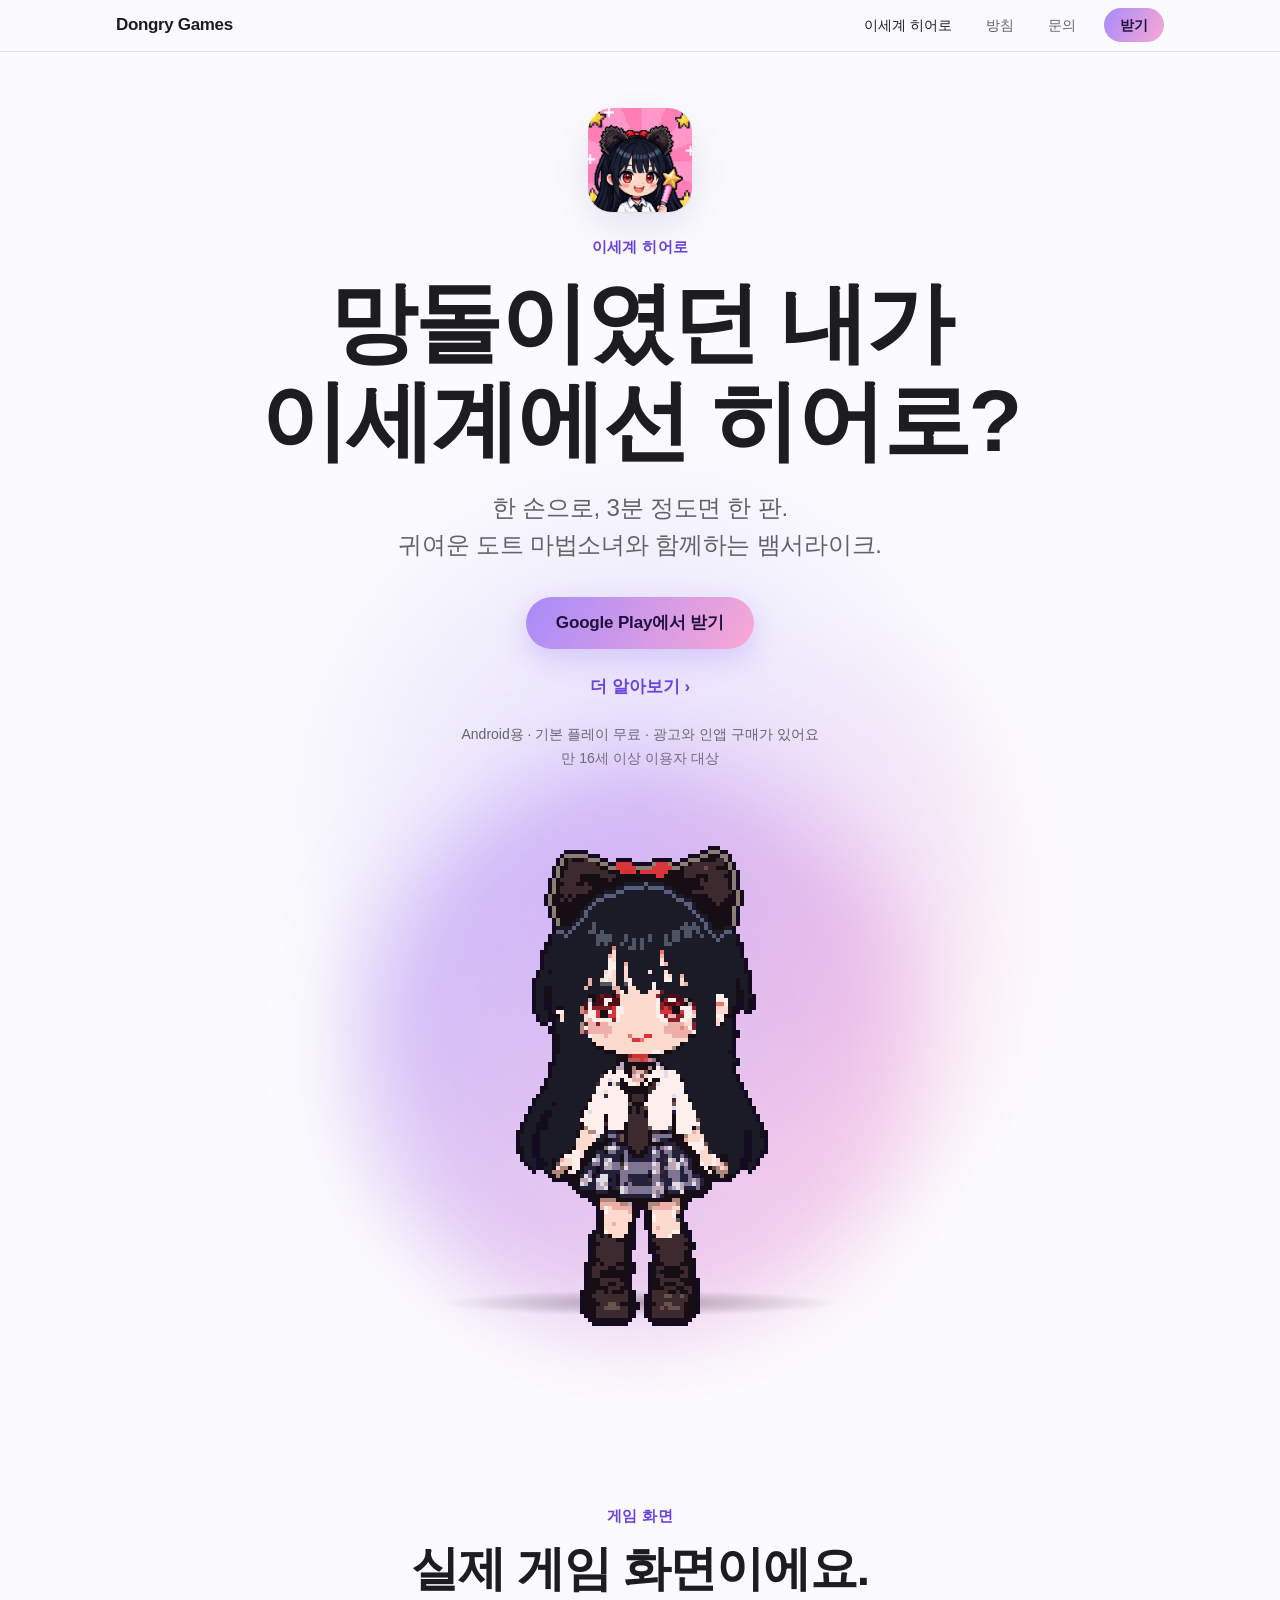
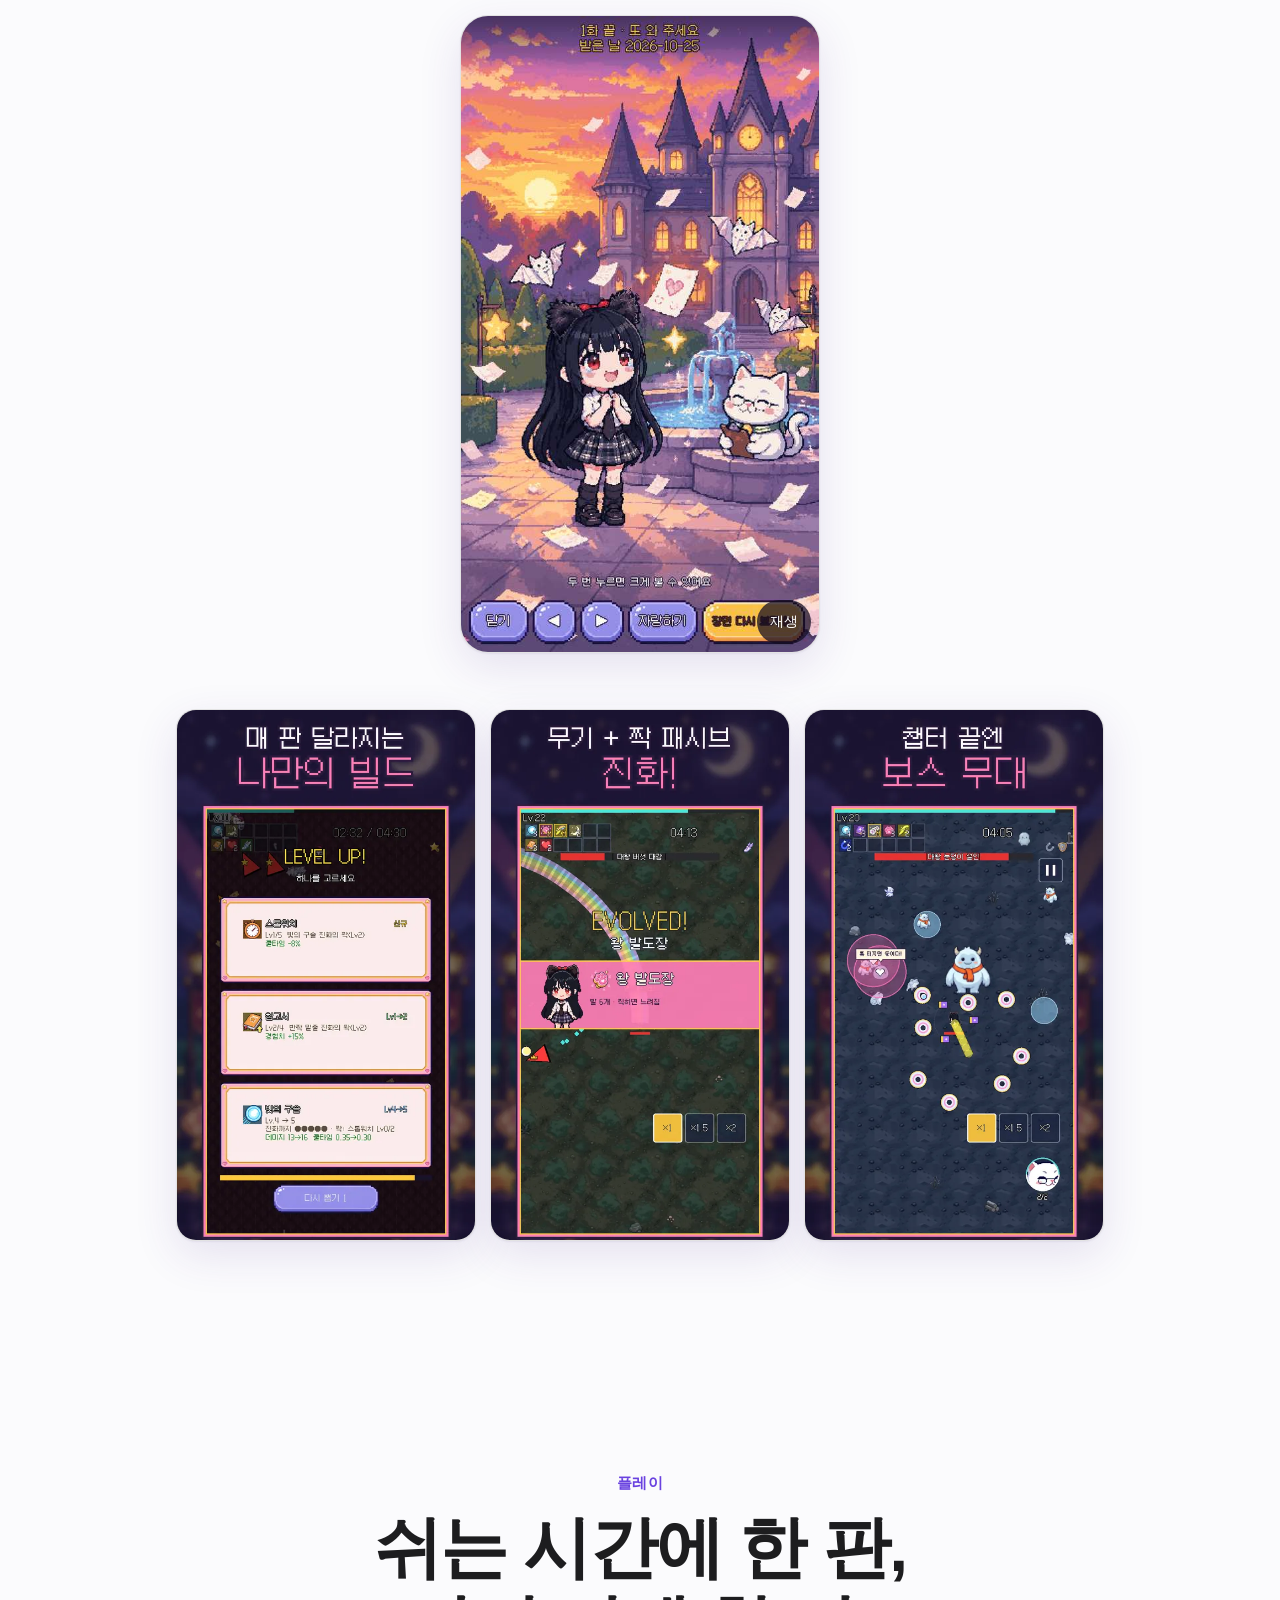
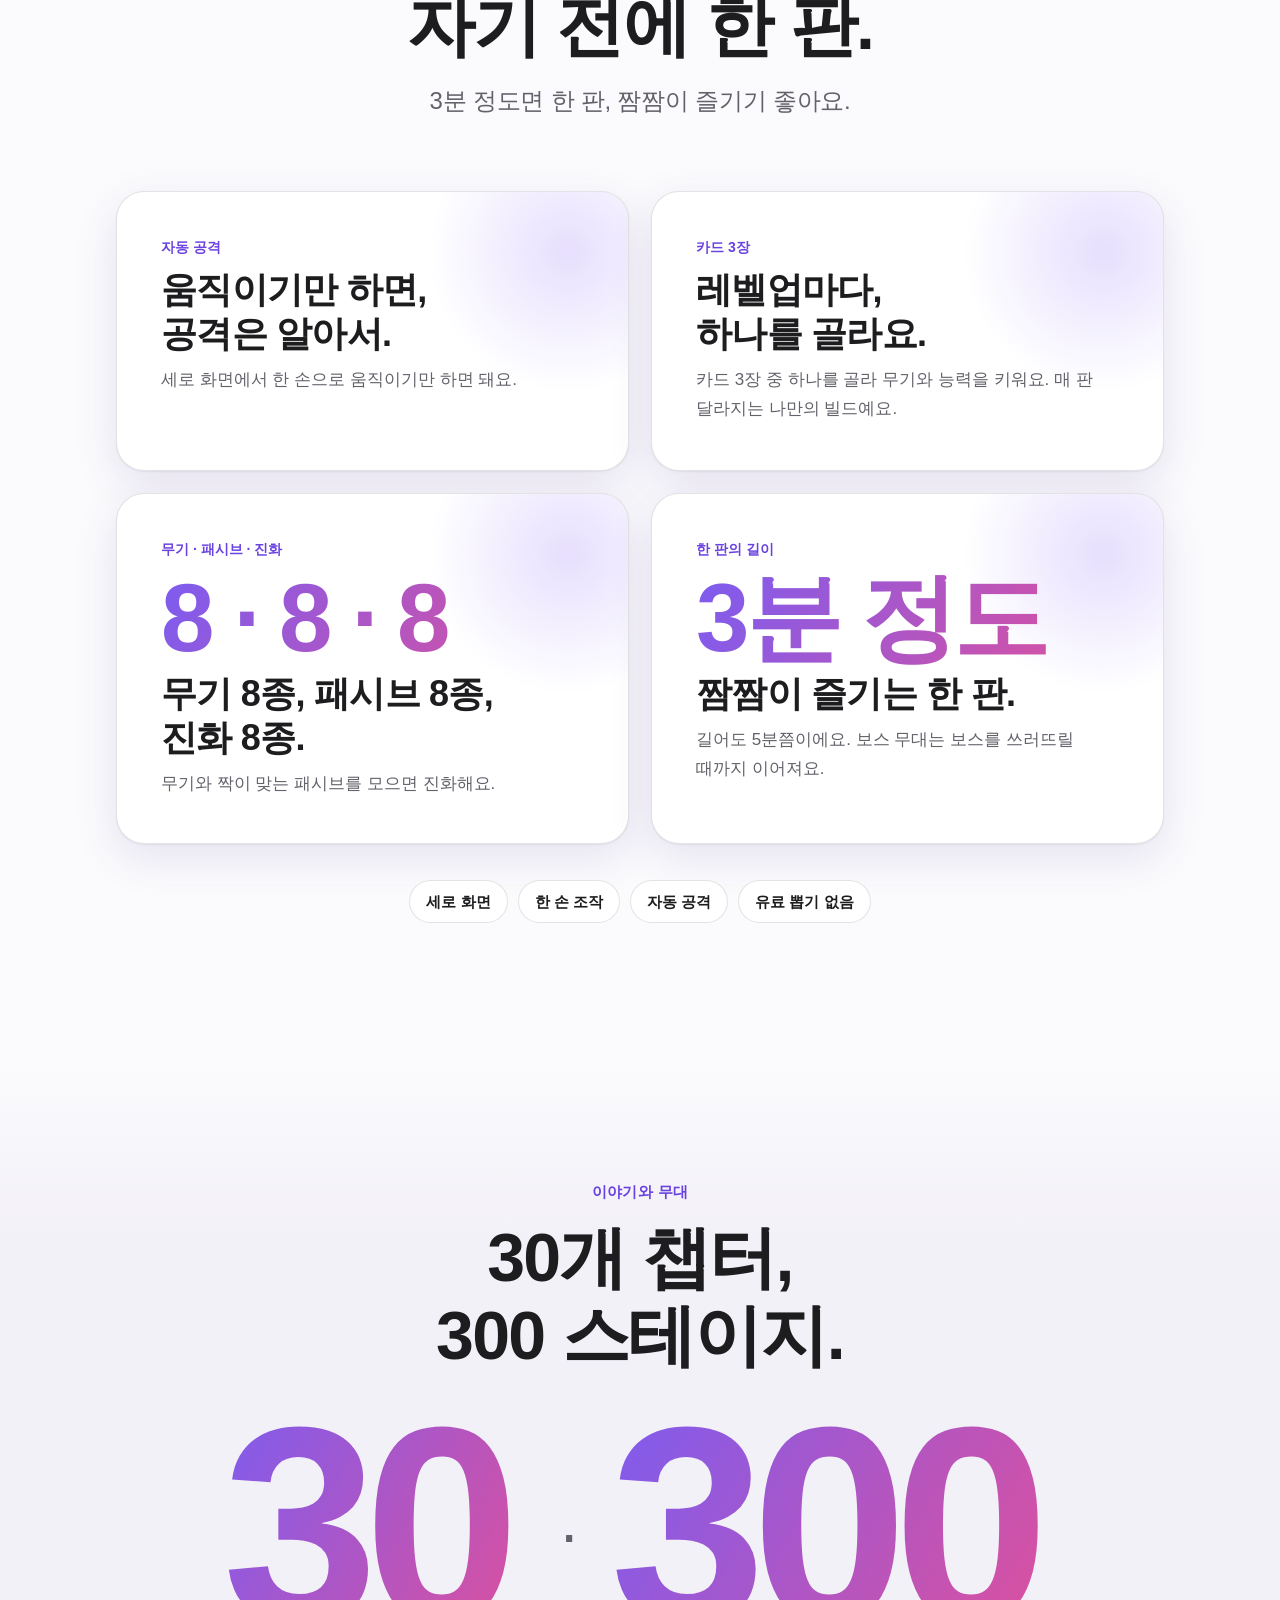
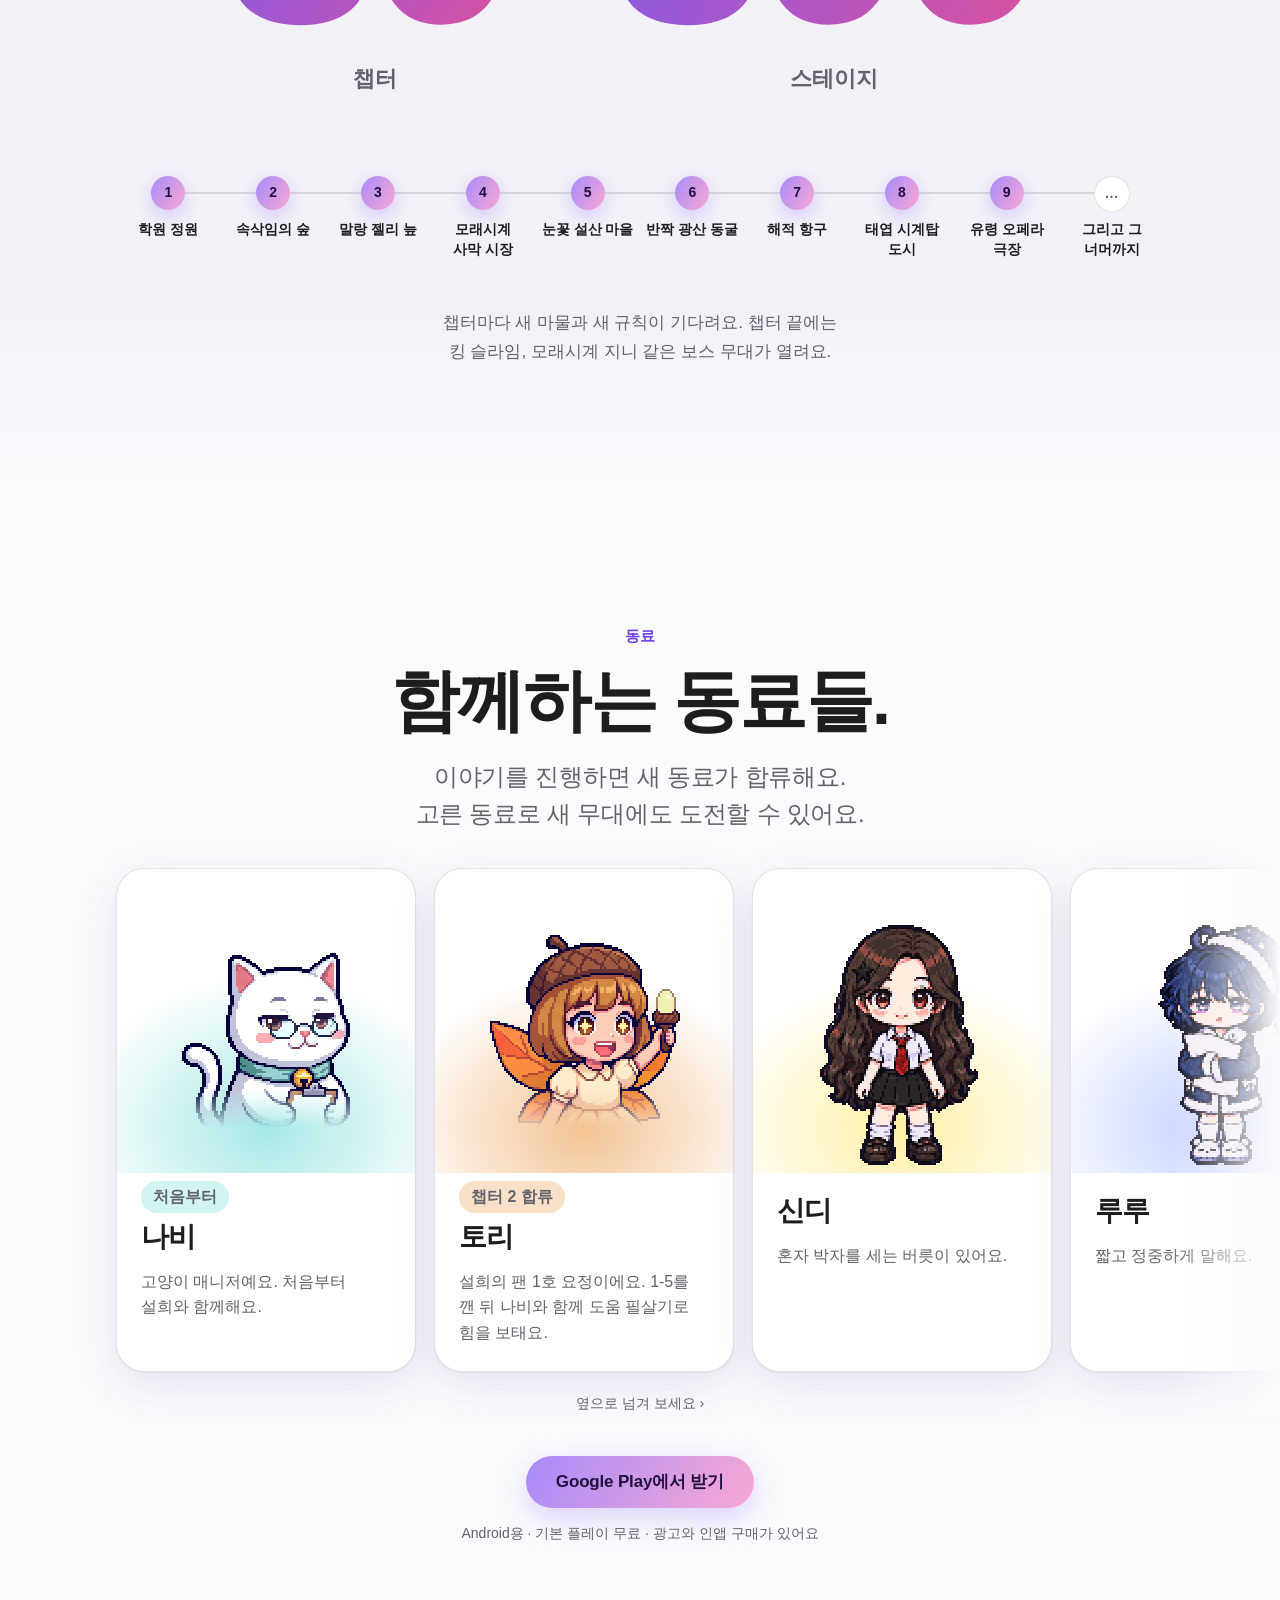
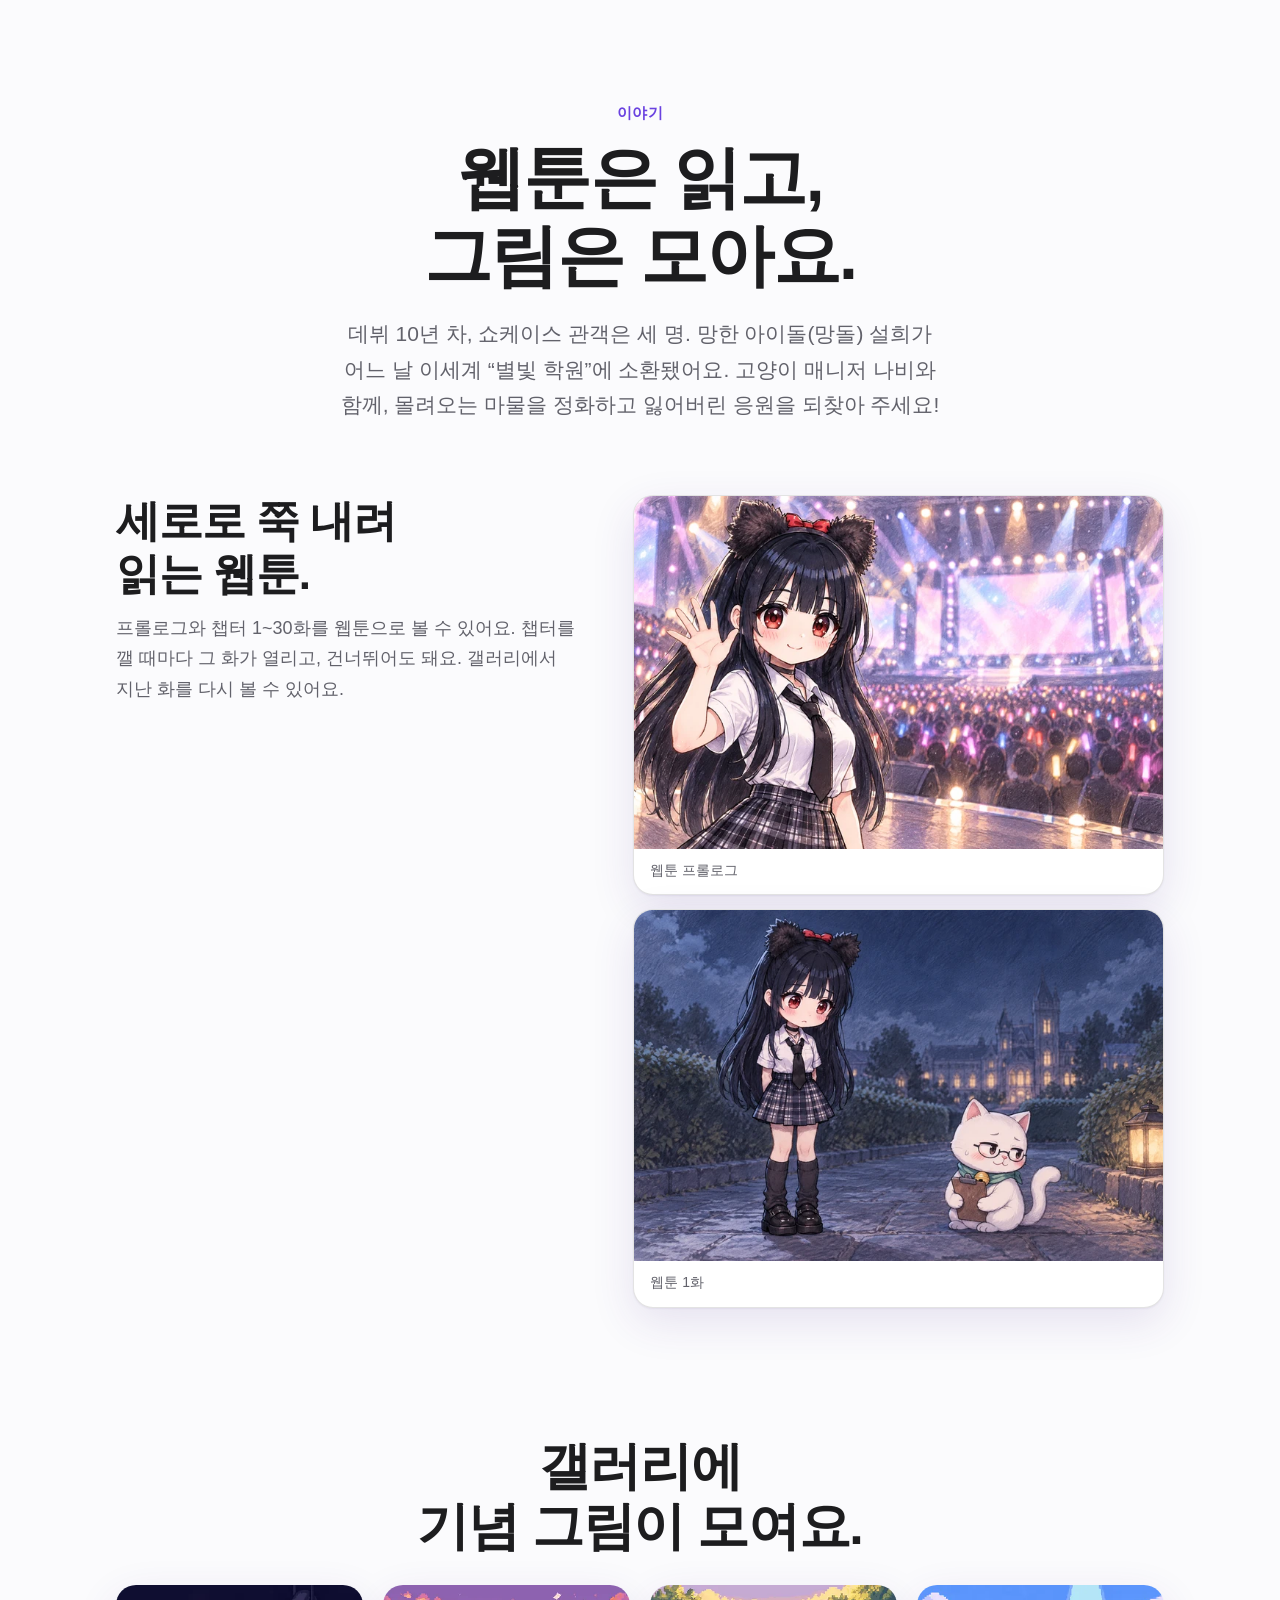
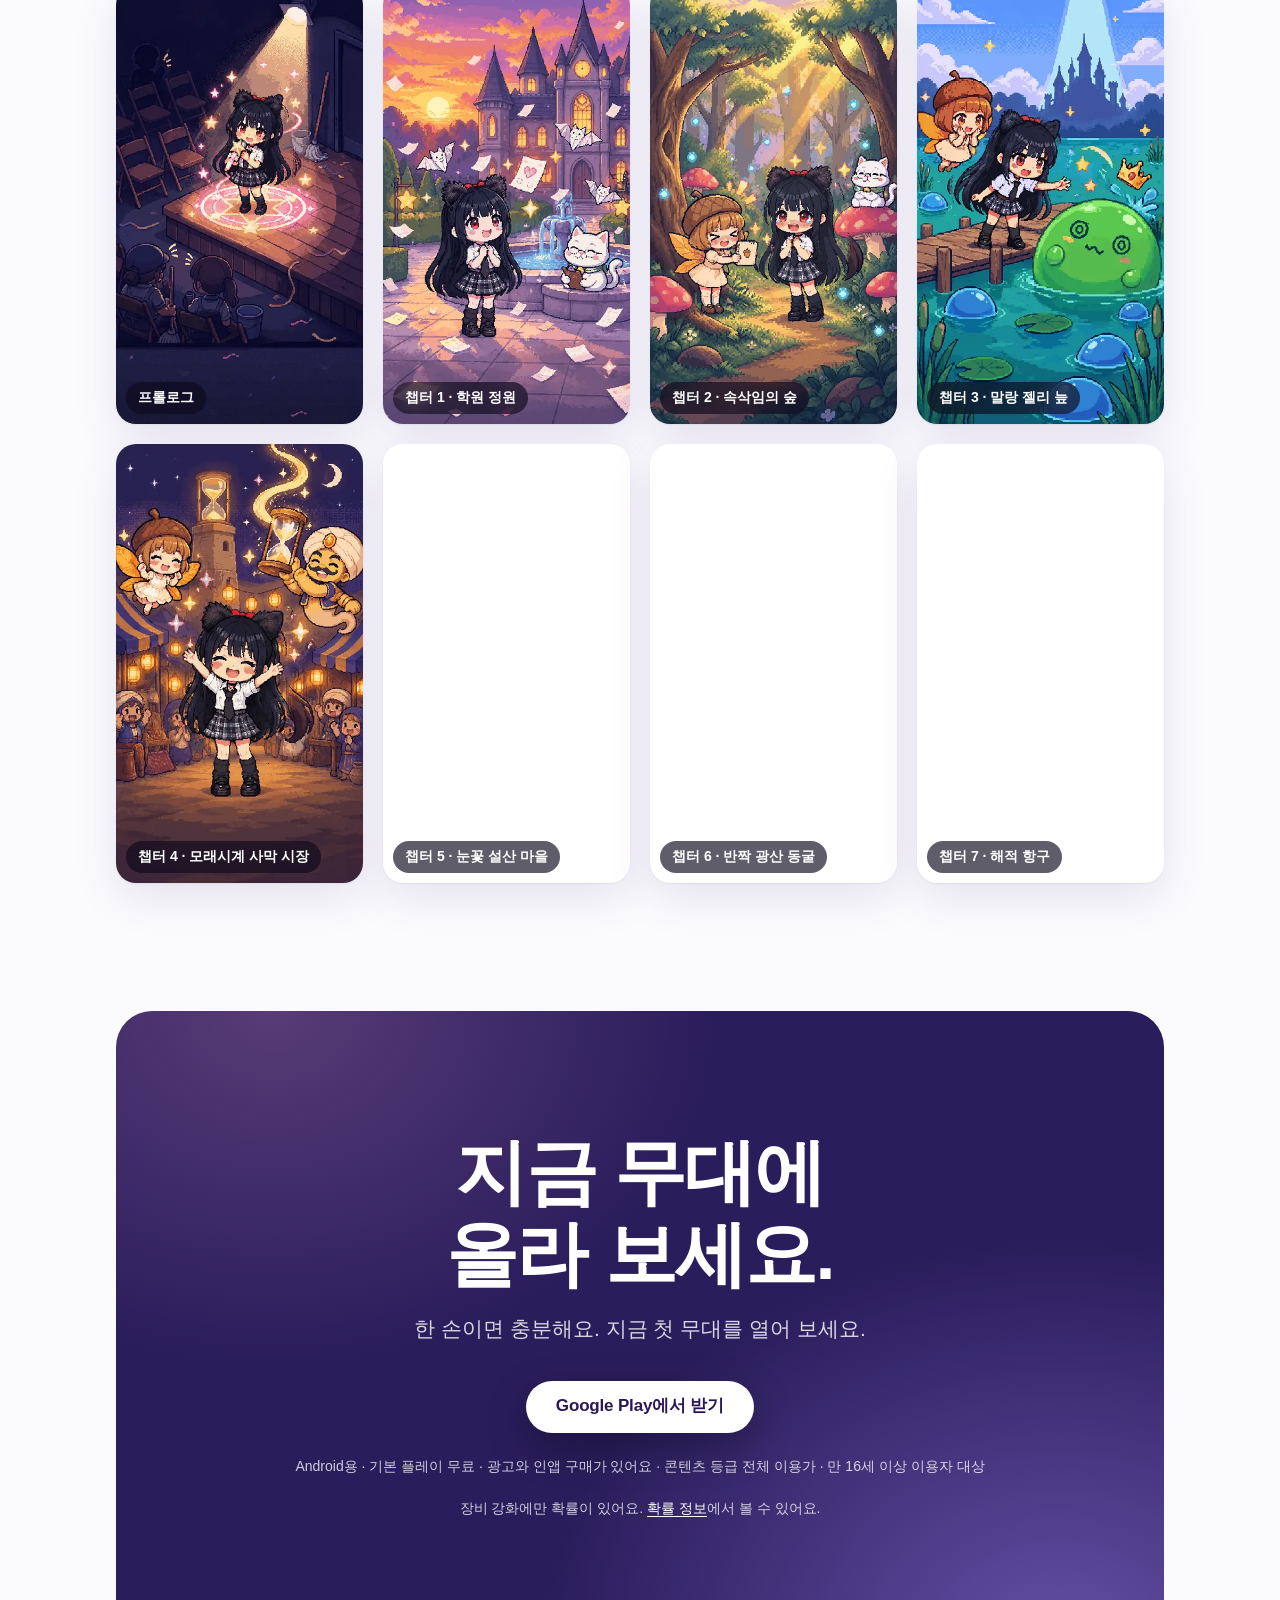
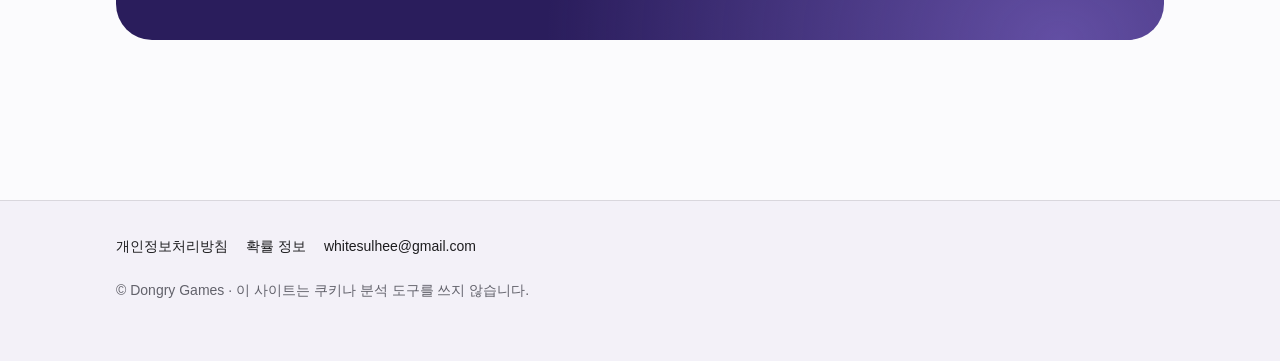
==== index.html @ 41286ea2 "홈페이지 아래 표시문구: 콘텐츠 등급 전체 이용가 추가 Co-Authored-By: Claude Sonnet 5.5 <noreply@anthropic.com>" ====
<!doctype html>
<html lang="ko">
<head>
<meta charset="utf-8">
<meta name="viewport" content="width=device-width, initial-scale=1, viewport-fit=cover">
<title>이세계 히어로 | 한 손 마법소녀 뱀서라이크 - Dongry Games</title>
<meta name="description" content="귀여운 도트 마법소녀와 함께하는 한 손 뱀서라이크. 3분 정도면 한 판, 30개 챕터 300 스테이지, 유료 뽑기 없음. Google Play에서 받으세요.">
<meta name="theme-color" content="#fbfbfd" media="(prefers-color-scheme: light)">
<meta name="theme-color" content="#0a0912" media="(prefers-color-scheme: dark)">
<link rel="canonical" href="https://dongrygames.com/">
<meta property="og:type" content="website">
<meta property="og:locale" content="ko_KR">
<meta property="og:site_name" content="Dongry Games">
<meta property="og:title" content="이세계 히어로 | 한 손 마법소녀 뱀서라이크">
<meta property="og:description" content="망돌이였던 내가 이세계에선 히어로? 3분 정도면 한 판, 귀여운 도트 마법소녀 뱀서라이크.">
<meta property="og:url" content="https://dongrygames.com/">
<meta property="og:image" content="https://dongrygames.com/assets/og-image.png">
<meta property="og:image:width" content="1200">
<meta property="og:image:height" content="630">
<meta property="og:image:alt" content="이세계 히어로 - 망돌이였던 내가 이세계에선 히어로? 한 손으로, 3분 정도면 한 판.">
<meta name="twitter:card" content="summary_large_image">
<link rel="icon" type="image/png" sizes="32x32" href="favicon-32.png">
<link rel="icon" type="image/png" sizes="16x16" href="favicon-16.png">
<link rel="apple-touch-icon" href="apple-touch-icon.png">
<link rel="stylesheet" href="assets/css/site.css">
<link rel="stylesheet" href="assets/css/game.css">
<script>
/* 스크롤 효과 보조(작은 코드). CSS 가 지원하면 쓰지 않습니다. ?static 을 붙이거나 '동작 줄이기' 설정이면 효과를 끕니다. */
(function () {
  var d = document.documentElement;
  var off = location.search.indexOf('static') > -1 ||
    (window.matchMedia && matchMedia('(prefers-reduced-motion: reduce)').matches);
  if (off) { d.className += ' static'; return; }
  var css = window.CSS && CSS.supports && CSS.supports('animation-timeline: view()');
  if (css || !('IntersectionObserver' in window)) return;
  d.className += ' js-reveal';
  addEventListener('DOMContentLoaded', function () {
    var io = new IntersectionObserver(function (es) {
      es.forEach(function (e) { if (e.isIntersecting) { e.target.classList.add('in'); io.unobserve(e.target); } });
    }, { rootMargin: '0px 0px -8% 0px' });
    document.querySelectorAll('.reveal').forEach(function (el) { io.observe(el); });
  });
})();
</script>
</head>
<body id="top">
<a class="skip" href="#main">본문으로 건너뛰기</a>
<header class="site-header">
  <div class="site-header__in">
    <a class="brand" href="index.html">Dongry Games</a>
    <nav aria-label="주요 메뉴">
      <a href="index.html" data-nav="game" aria-current="page">이세계 히어로</a>
      <a href="privacy.html" data-nav="policy">방침</a>
      <a href="mailto:whitesulhee@gmail.com">문의</a>
      <a class="nav-get" href="https://play.google.com/store/apps/details?id=com.mangdol.isekaihero" rel="noopener" aria-label="Google Play에서 받기">받기</a>
    </nav>
  </div>
</header>

<main id="main">

  <!-- 1. 히어로 -->
  <section class="hero" aria-labelledby="hero-title">
    <img class="hero__icon" src="assets/img/app-icon.png" width="256" height="256" alt="이세계 히어로 앱 아이콘">
    <p class="eyebrow">이세계 히어로</p>
    <h1 class="display" id="hero-title">망돌이였던 내가<br>이세계에선 히어로?</h1>
    <p class="lead">한 손으로, 3분 정도면 한 판.<br>귀여운 도트 마법소녀와 함께하는 뱀서라이크.</p>
    <p class="cta">
      <a class="pill" href="https://play.google.com/store/apps/details?id=com.mangdol.isekaihero" rel="noopener">Google Play에서 받기</a>
      <a class="textlink" href="#play">더 알아보기 &rsaquo;</a>
    </p>
    <p class="note">Android용&nbsp;&middot; 기본 플레이 무료&nbsp;&middot; 광고와 인앱 구매가 있어요</p>
    <p class="note">만 16세 이상 이용자 대상</p>
    <div class="stage">
      <img class="pixel" src="assets/img/sprites/seolhee.png" width="110" height="126" alt="주인공 설희의 도트 그림. 검은 머리에 빨간 리본을 단 교복 차림으로 서 있어요.">
    </div>
  </section>

  <!-- 1-2. 게임 화면 (히어로 바로 아래) -->
  <section class="screens" id="screens" aria-labelledby="screens-title">
    <div class="wrap center reveal">
      <p class="eyebrow">게임 화면</p>
      <h2 class="h2" id="screens-title">실제 게임 화면이에요.</h2>
    </div>
    <figure class="intro-video">
      <video id="intro-video" muted autoplay loop playsinline preload="metadata"
             poster="assets/video/site_poster.jpg" width="540" height="960"
             aria-label="이세계 히어로 소개 영상 30초(소리 없음): 몰려오는 마물을 자동 공격으로 정화하고, 레벨업 카드로 키우고, 보스 무대와 로비, 웹툰 이야기까지 보여 줍니다.">
        <source src="assets/video/site_intro_540.mp4" type="video/mp4">
        이 브라우저에서는 소개 영상을 볼 수 없어요.
      </video>
      <button type="button" class="intro-video__pause" id="intro-video-toggle" aria-controls="intro-video" aria-label="소개 영상 멈춤" data-label-pause="소개 영상 멈춤" data-label-play="소개 영상 재생">멈춤</button>
      <figcaption style="position:absolute;width:1px;height:1px;overflow:hidden;clip:rect(0 0 0 0);white-space:nowrap">소리 없이 자동으로 반복 재생되는 소개 영상입니다. 멈춤 버튼으로 멈출 수 있어요.</figcaption>
    </figure>
    <script>
      // 소리 버튼 없음(자동 재생은 소리 없이). 움직임 줄이기 설정이면 자동 재생하지 않고, 멈춤/재생 버튼으로 직접 조절.
      (function () {
        var v = document.getElementById('intro-video'), b = document.getElementById('intro-video-toggle');
        if (!v || !b) return;
        function sync() { var p = v.paused; b.textContent = p ? '재생' : '멈춤'; b.setAttribute('aria-label', b.getAttribute(p ? 'data-label-play' : 'data-label-pause')); }
        if (window.matchMedia && window.matchMedia('(prefers-reduced-motion: reduce)').matches) { v.removeAttribute('autoplay'); v.pause(); }
        b.addEventListener('click', function () { if (v.paused) { v.play(); } else { v.pause(); } });
        v.addEventListener('play', sync); v.addEventListener('pause', sync); sync();
      })();
    </script>
    <div class="shots reveal" role="region" aria-label="게임 화면 (옆으로 넘겨 보세요)" tabindex="0">
      <figure class="shot"><img src="assets/img/screens/levelup.webp" width="540" height="960" loading="lazy" decoding="async" alt="게임 화면: 레벨업 때 나오는 카드 3장 중 하나를 고르는 모습이에요."></figure>
      <figure class="shot"><img src="assets/img/screens/evolve.webp" width="540" height="960" loading="lazy" decoding="async" alt="게임 화면: 무기와 짝이 맞는 패시브가 만나 왕 발도장으로 진화하는 컷인이에요."></figure>
      <figure class="shot"><img src="assets/img/screens/boss.webp" width="540" height="960" loading="lazy" decoding="async" alt="게임 화면: 챕터 끝 보스 무대에서 눈덩이 설인과 싸우는 모습이에요."></figure>
    </div>
  </section>

  <!-- 2. 쉬는 시간에 한 판 -->
  <section class="section" id="play" aria-labelledby="play-title">
    <div class="wrap">
      <div class="center reveal">
        <p class="eyebrow">플레이</p>
        <h2 class="h2" id="play-title">쉬는 시간에 한 판,<br>자기 전에 한 판.</h2>
        <p class="lead">3분 정도면 한 판, 짬짬이 즐기기 좋아요.</p>
      </div>
      <div class="features">
        <article class="fcard reveal">
          <p class="fcard__k">자동 공격</p>
          <h3>움직이기만 하면,<br>공격은 알아서.</h3>
          <p>세로 화면에서 한 손으로 움직이기만 하면 돼요.</p>
        </article>
        <article class="fcard reveal">
          <p class="fcard__k">카드 3장</p>
          <h3>레벨업마다,<br>하나를 골라요.</h3>
          <p>카드 3장 중 하나를 골라 무기와 능력을 키워요. 매 판 달라지는 나만의 빌드예요.</p>
        </article>
        <article class="fcard reveal">
          <p class="fcard__k">무기 &middot; 패시브 &middot; 진화</p>
          <p class="fcard__big grad-text" aria-hidden="true">8 &middot; 8 &middot; 8</p>
          <h3>무기 8종, 패시브 8종,<br>진화 8종.</h3>
          <p>무기와 짝이 맞는 패시브를 모으면 진화해요.</p>
        </article>
        <article class="fcard reveal">
          <p class="fcard__k">한 판의 길이</p>
          <p class="fcard__big grad-text" aria-hidden="true">3분 정도</p>
          <h3>짬짬이 즐기는 한 판.</h3>
          <p>길어도 5분쯤이에요. 보스 무대는 보스를 쓰러뜨릴 때까지 이어져요.</p>
        </article>
      </div>
      <ul class="chips reveal" aria-label="한눈에 보기">
        <li>세로 화면</li>
        <li>한 손 조작</li>
        <li>자동 공격</li>
        <li>유료 뽑기 없음</li>
      </ul>
    </div>
  </section>

  <!-- 3. 30개 챕터, 300 스테이지 -->
  <section class="section chapters" aria-labelledby="ch-title">
    <div class="wrap">
      <div class="center reveal">
        <p class="eyebrow">이야기와 무대</p>
        <h2 class="h2" id="ch-title">30개 챕터,<br>300 스테이지.</h2>
      </div>
      <div class="bignums reveal" aria-hidden="true">
        <div><b class="grad-text">30</b><span>챕터</span></div>
        <i>&middot;</i>
        <div><b class="grad-text">300</b><span>스테이지</span></div>
      </div>
    </div>
    <ol class="route reveal" aria-label="챕터 지도">
      <li data-n="1"><span>학원 정원</span></li>
      <li data-n="2"><span>속삭임의 숲</span></li>
      <li data-n="3"><span>말랑 젤리 늪</span></li>
      <li data-n="4"><span>모래시계 사막 시장</span></li>
      <li data-n="5"><span>눈꽃 설산 마을</span></li>
      <li data-n="6"><span>반짝 광산 동굴</span></li>
      <li data-n="7"><span>해적 항구</span></li>
      <li data-n="8"><span>태엽 시계탑 도시</span></li>
      <li data-n="9"><span>유령 오페라 극장</span></li>
      <li class="more" data-n=""><span>그리고 그 너머까지</span></li>
    </ol>
    <p class="sub reveal">챕터마다 새 마물과 새 규칙이 기다려요. 챕터 끝에는 킹 슬라임, 모래시계 지니 같은 보스 무대가 열려요.</p>
  </section>

  <!-- 4. 함께하는 동료들 -->
  <section class="section section--tight-bottom crew" aria-labelledby="crew-title">
    <div class="wrap crew-head center reveal">
      <p class="eyebrow">동료</p>
      <h2 class="h2" id="crew-title">함께하는 동료들.</h2>
      <p class="lead">이야기를 진행하면 새 동료가 합류해요. 고른 동료로 새 무대에도 도전할 수 있어요.</p>
    </div>
    <div class="rail-wrap">
    <div class="rail reveal" role="region" aria-label="동료 카드 (옆으로 넘겨 보세요)" tabindex="0">
      <article class="ccard" style="--c:#5ED6D0">
        <div class="ccard__art"><img class="pixel s3" src="assets/img/sprites/nabi.png" width="96" height="96" alt="고양이 매니저 나비의 도트 그림. 안경을 쓴 흰 고양이가 클립보드를 들고 있어요."></div>
        <div class="ccard__body"><p class="ccard__tag">처음부터</p><h3>나비</h3><p>고양이 매니저예요. 처음부터 설희와 함께해요.</p></div>
      </article>
      <article class="ccard" style="--c:#E8913A">
        <div class="ccard__art"><img class="pixel s3" src="assets/img/sprites/tori.png" width="96" height="96" alt="토리의 도트 그림. 도토리 모자를 쓴 요정이 응원봉을 들고 있어요."></div>
        <div class="ccard__body"><p class="ccard__tag">챕터 2 합류</p><h3>토리</h3><p>설희의 팬 1호 요정이에요. 1-5를 깬 뒤 나비와 함께 도움 필살기로 힘을 보태요.</p></div>
      </article>
      <article class="ccard" style="--c:#FFE45C">
        <div class="ccard__art"><img class="pixel s2" src="assets/img/sprites/cindy.png" width="110" height="126" alt="신디의 도트 그림. 웨이브 긴 머리에 붉은 넥타이 교복 차림이에요."></div>
        <div class="ccard__body"><h3>신디</h3><p>혼자 박자를 세는 버릇이 있어요.</p></div>
      </article>
      <article class="ccard" style="--c:#8FA8FF">
        <div class="ccard__art"><img class="pixel s2" src="assets/img/sprites/luru.png" width="110" height="126" alt="루루의 도트 그림. 별무늬 수면 모자를 쓰고 베개를 안고 있어요."></div>
        <div class="ccard__body"><h3>루루</h3><p>짧고 정중하게 말해요.</p></div>
      </article>
      <article class="ccard" style="--c:#A8D86E">
        <div class="ccard__art"><img class="pixel s2" src="assets/img/sprites/juhee.png" width="110" height="126" alt="주희의 도트 그림. 베레모와 안경, 체크 원피스 차림이에요."></div>
        <div class="ccard__body"><h3>주희</h3><p>조용히 그림을 그리는 친구예요. 말끝을 흐려요.</p></div>
      </article>
      <article class="ccard" style="--c:#C8742B">
        <div class="ccard__art"><img class="pixel s2" src="assets/img/sprites/dodam.png" width="110" height="126" alt="햇살의 도트 그림. 크림색 포니테일에 별무늬 검은 망토 차림이에요."></div>
        <div class="ccard__body"><h3>햇살</h3><p>무뚝뚝하지만 책임감 있는 조명 감독이에요. &ldquo;조명은 꺼지면 안 돼요.&rdquo;</p></div>
      </article>
      <article class="ccard" style="--c:#FF8A8A">
        <div class="ccard__art"><img class="pixel s2" src="assets/img/sprites/miru.png" width="110" height="126" alt="아리의 도트 그림. 연보라 원피스에 연갈색 웨이브 머리, 리본을 달고 있어요."></div>
        <div class="ccard__body"><h3>아리</h3><p>밝고 시끄러운 별빛 축제 MC예요. 남 칭찬이 특기예요.</p></div>
      </article>
      <article class="ccard" style="--c:#F2E3A8">
        <div class="ccard__art"><img class="pixel s2" src="assets/img/sprites/sera.png" width="110" height="126" alt="세라의 도트 그림. 머리 위에 금빛 고리를 단 은발 땋은 머리 차림이에요."></div>
        <div class="ccard__body"><h3>세라</h3><p>차분하고 다정한 존댓말을 써요.</p></div>
      </article>
    </div>
    <p class="rail-hint" aria-hidden="true">옆으로 넘겨 보세요 &rsaquo;</p>
    </div>
  </section>

  <!-- 4-2. 중간 설치 버튼 -->
  <section class="midcta" aria-label="설치">
    <a class="pill" href="https://play.google.com/store/apps/details?id=com.mangdol.isekaihero" rel="noopener">Google Play에서 받기</a>
    <p class="note">Android용&nbsp;&middot; 기본 플레이 무료&nbsp;&middot; 광고와 인앱 구매가 있어요</p>
  </section>

  <!-- 5. 웹툰과 갤러리 -->
  <section class="section section--tight-top" aria-labelledby="web-title">
    <div class="wrap">
      <div class="center reveal">
        <p class="eyebrow">이야기</p>
        <h2 class="h2" id="web-title">웹툰은 읽고,<br>그림은 모아요.</h2>
      </div>
      <p class="story reveal">데뷔 10년 차, 쇼케이스 관객은 세&nbsp;명. 망한 아이돌(망돌) 설희가 어느 날 이세계 &ldquo;별빛 학원&rdquo;에 소환됐어요. 고양이 매니저 나비와 함께, 몰려오는 마물을 정화하고 잃어버린 응원을 되찾아 주세요!</p>
      <div class="webtoon">
        <div class="reveal">
          <h3>세로로 쭉 내려 읽는 웹툰.</h3>
          <p>프롤로그와 챕터 1~30화를 웹툰으로 볼 수 있어요. 챕터를 깰 때마다 그 화가 열리고, 건너뛰어도 돼요. 갤러리에서 지난 화를 다시 볼 수 있어요.</p>
        </div>
        <div class="panels reveal">
          <figure class="panel">
            <img src="assets/img/webtoon/prologue-05.webp" width="720" height="480" loading="lazy" alt="웹툰 프롤로그의 한 컷. 객석을 향해 손을 흔드는 설희 뒤로 무대 조명이 반짝여요.">
            <figcaption>웹툰 프롤로그</figcaption>
          </figure>
          <figure class="panel">
            <img src="assets/img/webtoon/ch01-09.webp" width="720" height="478" loading="lazy" alt="웹툰 1화의 한 컷. 밤의 학원 앞에서 설희가 안경을 쓴 흰 고양이 나비와 마주 서 있어요.">
            <figcaption>웹툰 1화</figcaption>
          </figure>
        </div>
      </div>

      <div class="center gallery-head reveal">
        <h3>갤러리에<br>기념 그림이 모여요.</h3>
      </div>
      <div class="gallery reveal" role="region" aria-label="갤러리 기념 그림 (옆으로 넘겨 보세요)" tabindex="0">
        <figure class="gcard"><img src="assets/img/gallery/k1_prologue.webp" width="464" height="825" loading="lazy" decoding="async" alt="갤러리 그림: 어두운 무대 위 한 줄기 조명 아래 설희가 마이크를 들고 서 있어요."><figcaption>프롤로그</figcaption></figure>
        <figure class="gcard"><img src="assets/img/gallery/c01_academy.webp" width="464" height="825" loading="lazy" decoding="async" alt="갤러리 그림: 노을 진 학원 정원에서 설희가 나비와 함께 웃고 있어요."><figcaption>챕터 1 &middot; 학원 정원</figcaption></figure>
        <figure class="gcard"><img src="assets/img/gallery/c02_forest.webp" width="464" height="825" loading="lazy" decoding="async" alt="갤러리 그림: 속삭임의 숲에서 설희와 토리, 나비가 버섯 사이에 모여 있어요."><figcaption>챕터 2 &middot; 속삭임의 숲</figcaption></figure>
        <figure class="gcard"><img src="assets/img/gallery/c03_swamp.webp" width="464" height="825" loading="lazy" decoding="async" alt="갤러리 그림: 말랑 젤리 늪의 나무 부두에서 설희가 커다란 초록 슬라임을 바라봐요."><figcaption>챕터 3 &middot; 말랑 젤리 늪</figcaption></figure>
        <figure class="gcard"><img src="assets/img/gallery/c04_desert.webp" width="464" height="825" loading="lazy" decoding="async" alt="갤러리 그림: 등불이 켜진 사막 시장에서 설희가 두 팔을 번쩍 들고 환하게 웃어요."><figcaption>챕터 4 &middot; 모래시계 사막 시장</figcaption></figure>
        <figure class="gcard"><img src="assets/img/gallery/c05_snow.webp" width="464" height="825" loading="lazy" decoding="async" alt="갤러리 그림: 눈꽃이 흩날리는 설산 마을에서 설희와 친구들이 커다란 눈덩이 설인과 함께 있어요."><figcaption>챕터 5 &middot; 눈꽃 설산 마을</figcaption></figure>
        <figure class="gcard"><img src="assets/img/gallery/c06_mine.webp" width="464" height="825" loading="lazy" decoding="async" alt="갤러리 그림: 반짝 광산 동굴의 따뜻한 물가에서 설희와 친구들이 나비와 함께 쉬고 있어요."><figcaption>챕터 6 &middot; 반짝 광산 동굴</figcaption></figure>
        <figure class="gcard"><img src="assets/img/gallery/c07_port.webp" width="464" height="825" loading="lazy" decoding="async" alt="갤러리 그림: 해적 항구의 배 위에서 설희가 두 팔을 벌리고 환호하고 있어요."><figcaption>챕터 7 &middot; 해적 항구</figcaption></figure>
      </div>
    </div>
  </section>

  <!-- 6. 마지막 CTA -->
  <section class="final" aria-labelledby="final-title">
    <div class="final__card reveal">
      <h2 id="final-title">지금 무대에<br>올라 보세요.</h2>
      <p>한 손이면 충분해요. 지금 첫 무대를 열어 보세요.</p>
      <a class="pill" href="https://play.google.com/store/apps/details?id=com.mangdol.isekaihero" rel="noopener">Google Play에서 받기</a>
      <p class="small">Android용&nbsp;&middot; 기본 플레이 무료&nbsp;&middot; 광고와 인앱 구매가 있어요&nbsp;&middot; 콘텐츠 등급 전체 이용가&nbsp;&middot; 만 16세 이상 이용자 대상</p>
      <p class="small">장비 강화에만 확률이 있어요. <a href="probability.html">확률 정보</a>에서 볼 수 있어요.</p>
    </div>
  </section>

</main>

<footer class="site-footer">
  <div class="site-footer__in">
    <p class="site-footer__links">
      <a href="privacy.html">개인정보처리방침</a>
      <a href="probability.html">확률 정보</a>
      <a href="mailto:whitesulhee@gmail.com">whitesulhee@gmail.com</a>
    </p>
    <p class="site-footer__copy">&copy; Dongry Games &middot; 이 사이트는 쿠키나 분석 도구를 쓰지 않습니다.</p>
  </div>
</footer>
</body>
</html>
---- assets/css/site.css ----
/* Dongry Games 공통 스타일 (모든 페이지). 외부 글꼴·라이브러리·추적 없음.
   게임별 긴 소개 페이지 전용 스타일은 game.css 에 있습니다. */

:root {
  color-scheme: light dark;
  --bg: #fbfbfd;
  --bg-2: #f3f1f8;
  --card: #ffffff;
  --fg: #1d1d1f;
  --muted: #62626b;
  --line: rgba(29, 29, 31, 0.12);
  --link: #6a42e0;
  --a1: #a78bfa;
  --a2: #f9a8d4;
  --n1: #7c5cf0;
  --n2: #e0509a;
  --on-accent: #21103f;
  --grad: linear-gradient(120deg, var(--a1), var(--a2));
  --grad-text: linear-gradient(120deg, var(--n1), var(--n2));
  --shadow: 0 1px 2px rgba(40, 20, 90, 0.06), 0 14px 44px rgba(70, 40, 140, 0.12);
  --glass: rgba(251, 251, 253, 0.72);
  --glow: rgba(167, 139, 250, 0.28);
  --glow-2: rgba(249, 168, 212, 0.26);
  --focus: #6a42e0;
  --nav-h: 52px;
  --r-lg: 28px;
  --r-md: 20px;
  --font: -apple-system, BlinkMacSystemFont, "Apple SD Gothic Neo", "Pretendard", "Malgun Gothic", "Segoe UI", sans-serif;
}

@media (prefers-color-scheme: dark) {
  :root {
    --bg: #0a0912;
    --bg-2: #12101f;
    --card: #16132a;
    --fg: #f5f5f7;
    --muted: #a8a6b8;
    --line: rgba(255, 255, 255, 0.13);
    --link: #c4b5fd;
    --focus: #a78bfa;
    --n1: #b7a4ff;
    --n2: #f9a8d4;
    --shadow: 0 1px 0 rgba(255, 255, 255, 0.05) inset, 0 24px 70px rgba(0, 0, 0, 0.55);
    --glass: rgba(10, 9, 18, 0.66);
    --glow: rgba(167, 139, 250, 0.34);
    --glow-2: rgba(249, 168, 212, 0.2);
  }
}

* { box-sizing: border-box; }
html { -webkit-text-size-adjust: 100%; scroll-behavior: smooth; scroll-padding-top: calc(var(--nav-h) + 16px); }
body {
  margin: 0;
  min-height: 100vh;
  display: flex; flex-direction: column;
  background: var(--bg);
  color: var(--fg);
  font-family: var(--font);
  font-size: 17px;
  line-height: 1.7;
  word-break: keep-all;
  overflow-wrap: break-word;
  -webkit-font-smoothing: antialiased;
  overflow-x: hidden;
}

/* 어두운 모드: 은은한 별빛 */
@media (prefers-color-scheme: dark) {
  body {
    background-image:
      radial-gradient(1px 1px at 24px 36px, rgba(255, 255, 255, 0.55), transparent),
      radial-gradient(1.5px 1.5px at 96px 128px, rgba(196, 181, 253, 0.6), transparent),
      radial-gradient(1px 1px at 168px 64px, rgba(255, 255, 255, 0.4), transparent),
      radial-gradient(1px 1px at 216px 196px, rgba(249, 168, 212, 0.5), transparent),
      radial-gradient(1px 1px at 60px 210px, rgba(255, 255, 255, 0.35), transparent);
    background-size: 240px 240px;
  }
}

main { flex: 1 0 auto; width: 100%; }
.site-footer { flex: none; }
img { max-width: 100%; height: auto; }
a { color: var(--link); }
:focus-visible { outline: 3px solid var(--focus); outline-offset: 3px; border-radius: 8px; }

.skip {
  position: absolute; left: 12px; top: -120px; z-index: 100;
  background: var(--card); color: var(--fg); padding: 10px 16px; border-radius: 999px; box-shadow: none;
}
.skip:focus { top: 8px; box-shadow: var(--shadow); }

/* 상단 고정 내비 (반투명 유리) */
.site-header {
  position: fixed; inset: 0 0 auto 0; z-index: 50; height: var(--nav-h);
  background: var(--glass);
  -webkit-backdrop-filter: saturate(180%) blur(20px);
  backdrop-filter: saturate(180%) blur(20px);
  border-bottom: 1px solid var(--line);
}
.site-header__in {
  max-width: 1080px; height: 100%; margin: 0 auto; padding: 0 16px;
  display: flex; align-items: center; justify-content: space-between; gap: 12px;
}
.brand {
  font-weight: 700; font-size: 17px; letter-spacing: -0.02em; color: var(--fg); text-decoration: none; white-space: nowrap;
}
.site-header nav { display: flex; align-items: center; gap: clamp(2px, 1.5vw, 14px); }
.site-header nav a {
  color: var(--muted); text-decoration: none; font-size: 14px; padding: 12px 10px; min-height: 44px; display: inline-flex; align-items: center;
  white-space: nowrap; transition: color 0.2s;
}
.site-header nav a:hover, .site-header nav a[aria-current="page"] { color: var(--fg); }
/* 내비 오른쪽 '받기' 알약: 보이는 높이 34px, 눌리는 영역은 44px */
.site-header nav a.nav-get {
  position: relative; min-height: 34px; padding: 0 16px; margin-left: 4px; border-radius: 999px;
  background: var(--grad); color: var(--on-accent); font-weight: 700;
}
.site-header nav a.nav-get::after { content: ""; position: absolute; inset: -5px -4px; }
.site-header nav a.nav-get:hover { color: var(--on-accent); filter: brightness(1.05); }
@media (max-width: 560px) { .site-header nav a[data-nav="game"] { display: none; } }

/* 버튼 */
.pill {
  display: inline-flex; align-items: center; justify-content: center; gap: 8px;
  background: var(--grad); color: var(--on-accent); text-decoration: none;
  font-weight: 700; font-size: 17px; letter-spacing: -0.01em;
  min-height: 52px; padding: 0 30px; border-radius: 999px;
  box-shadow: 0 10px 30px rgba(167, 139, 250, 0.38);
  transition: transform 0.25s cubic-bezier(0.2, 0.7, 0.2, 1), box-shadow 0.25s, filter 0.25s;
}
.pill:hover { transform: translateY(-2px) scale(1.02); box-shadow: 0 16px 40px rgba(167, 139, 250, 0.5); filter: brightness(1.04); }
.pill:active { transform: scale(0.98); }
.pill--ghost { background: var(--card); color: var(--fg); border: 1px solid var(--line); box-shadow: none; }
.pill--ghost:hover { box-shadow: var(--shadow); }
.textlink { color: var(--link); text-decoration: none; font-weight: 600; display: inline-flex; align-items: center; min-height: 44px; padding: 0 12px; }
.textlink:hover { text-decoration: underline; }

/* 바닥글 */
.site-footer { border-top: 1px solid var(--line); background: var(--bg-2); color: var(--muted); font-size: 14px; }
.site-footer__in { max-width: 1080px; margin: 0 auto; padding: 24px 16px 48px; }
.site-footer p { margin: 0 0 10px; }
.site-footer__links { display: flex; flex-wrap: wrap; gap: 0 18px; }
.site-footer a { color: var(--fg); text-decoration: none; display: inline-flex; align-items: center; min-height: 44px; }
.site-footer a:hover { text-decoration: underline; }

/* 방침·확률·404 같은 글 페이지 */
.doc { max-width: 760px; margin: 0 auto; padding: calc(var(--nav-h) + 56px) 16px 96px; }
.doc h1 { font-size: clamp(36px, 6.4vw, 56px); line-height: 1.18; letter-spacing: -0.02em; margin: 0 0 24px; }
.doc h2 { font-size: clamp(22px, 3vw, 28px); line-height: 1.3; letter-spacing: -0.015em; margin: 56px 0 14px; }
.doc h3 { font-size: 19px; margin: 32px 0 8px; }
.doc p, .doc ul, .doc ol { margin: 0 0 14px; }
.doc ul, .doc ol { padding-left: 1.4em; }
.doc li { margin-bottom: 6px; }
.doc .table-wrap {
  overflow-x: auto; margin: 0 0 20px; -webkit-overflow-scrolling: touch;
  border: 1px solid var(--line); border-radius: 16px; background: var(--card);
}
.doc table { border-collapse: collapse; width: 100%; min-width: 480px; font-size: 15px; line-height: 1.55; }
.doc th, .doc td { padding: 10px 12px; text-align: left; vertical-align: top; border-bottom: 1px solid var(--line); }
.doc tr:last-child td { border-bottom: 0; }
.doc th { background: var(--bg-2); }
.doc .back { margin-top: 40px; }

/* 스크롤하면 부드럽게 나타나는 효과 */
@keyframes rise { from { opacity: 0; transform: translateY(34px); } to { opacity: 1; transform: none; } }
@supports (animation-timeline: view()) {
  html:not(.static) .reveal { animation: rise linear both; animation-timeline: view(); animation-range: entry 0% entry 38%; }
}
.js-reveal .reveal { opacity: 0; transform: translateY(34px); transition: opacity 0.8s cubic-bezier(0.2, 0.7, 0.2, 1), transform 0.8s cubic-bezier(0.2, 0.7, 0.2, 1); }
.js-reveal .reveal.in { opacity: 1; transform: none; }
html.static .reveal, html.static .reveal.in { animation: none !important; opacity: 1 !important; transform: none !important; transition: none !important; }

@media (prefers-reduced-motion: reduce) {
  html { scroll-behavior: auto; }
  .reveal, .reveal.in { animation: none !important; opacity: 1 !important; transform: none !important; transition: none !important; }
  .pill, .pill:hover { transition: none; transform: none; }
}

/* 글 페이지: 목차와 맨 위로 */
.doc h2[id] { scroll-margin-top: calc(var(--nav-h) + 16px); }
.toc { margin: 0 0 28px; border: 1px solid var(--line); border-radius: 16px; background: var(--card); }
.toc summary { cursor: pointer; padding: 12px 16px; min-height: 44px; font-weight: 700; display: flex; align-items: center; }
.toc ol { list-style: none; margin: 0; padding: 0 8px 10px; }
.toc li { margin: 0; }
.toc a { display: flex; align-items: center; min-height: 44px; padding: 6px 8px; text-decoration: none; border-radius: 10px; }
.toc a:hover { background: var(--bg-2); }
.totop {
  position: fixed; right: max(16px, env(safe-area-inset-right)); bottom: max(16px, env(safe-area-inset-bottom)); z-index: 40;
  display: inline-flex; align-items: center; min-height: 44px; padding: 0 16px; border-radius: 999px;
  background: var(--card); color: var(--fg); border: 1px solid var(--line); box-shadow: var(--shadow);
  font-size: 14px; font-weight: 700; text-decoration: none;
}
@keyframes totop-in { from { opacity: 0; visibility: hidden; } to { opacity: 1; visibility: visible; } }
@supports (animation-timeline: scroll()) {
  .totop { opacity: 0; visibility: hidden; animation: totop-in linear both; animation-timeline: scroll(root); animation-range: 240px 400px; }
}
.doc .back { display: flex; flex-wrap: wrap; align-items: center; gap: 12px; }

/* 폭 600px 이하: 표를 카드로 (각 행이 카드, 칸 제목은 data-label) */
@media (max-width: 600px) {
  .doc .table-wrap { overflow: visible; border: 0; background: none; border-radius: 0; }
  .doc table, .doc tbody, .doc tr, .doc td { display: block; width: 100%; min-width: 0; }
  .doc thead { position: absolute; width: 1px; height: 1px; overflow: hidden; clip: rect(0 0 0 0); clip-path: inset(50%); white-space: nowrap; }
  .doc tr {
    margin: 0 0 12px; border: 1px solid var(--line); border-radius: 16px; background: var(--card); overflow: hidden;
  }
  .doc td {
    position: relative; padding: 9px 14px 9px calc(38% + 8px); border-bottom: 1px solid var(--line); overflow-wrap: anywhere; min-height: 40px;
  }
  .doc tr:last-child td { border-bottom: 1px solid var(--line); }
  .doc tr td:last-child { border-bottom: 0; }
  .doc td::before { content: attr(data-label); position: absolute; left: 14px; top: 10px; width: calc(38% - 8px); font-size: 13px; line-height: 1.45; font-weight: 700; color: var(--muted); overflow-wrap: break-word; }
  .doc td:first-child { background: var(--bg-2); font-weight: 700; }
  .doc table.t-stack td { padding: 9px 14px; }
  .doc table.t-stack td::before { position: static; display: block; width: auto; margin-bottom: 2px; }
}
---- assets/css/game.css ----
/* 「이세계 히어로」 긴 소개 페이지 전용 스타일. 공통 스타일은 site.css.
   나중에 게임이 늘면 이 파일과 index.html 을 isekai-hero/ 로 옮깁니다(README_v2.md 참고). */

:root { --sec-y: clamp(72px, 10vw, 128px); --sec-y-sm: clamp(40px, 6vw, 80px); }
.pixel { image-rendering: crisp-edges; image-rendering: pixelated; }
h1, h2, h3, .lead, .sub { text-wrap: balance; }
.wrap { max-width: 1080px; margin: 0 auto; padding: 0 16px; }
.section { padding: var(--sec-y) 0; position: relative; }
.section--tight-bottom { padding-bottom: 0; }
.section--tight-top { padding-top: var(--sec-y-sm); }
.eyebrow { margin: 0 0 14px; font-size: 15px; font-weight: 700; letter-spacing: 0.02em; color: var(--link); }
.display {
  margin: 0; font-size: clamp(40px, 9.6vw, 88px); line-height: 1.12; letter-spacing: -0.025em; font-weight: 800;
}
.h2 { margin: 0 0 18px; font-size: clamp(34px, 6.4vw, 68px); line-height: 1.14; letter-spacing: -0.025em; font-weight: 800; }
.lead { margin: 18px auto 0; max-width: 620px; font-size: clamp(18px, 2.4vw, 24px); line-height: 1.55; color: var(--muted); letter-spacing: -0.01em; }
.center { text-align: center; }
.grad-text { background: var(--grad-text); -webkit-background-clip: text; background-clip: text; color: transparent; -webkit-text-fill-color: transparent; }

/* 1. 히어로 */
.hero {
  position: relative; overflow: hidden; text-align: center;
  padding: calc(var(--nav-h) + 56px) 16px clamp(56px, 8vw, 96px);
}
.hero::before {
  content: ""; position: absolute; left: 50%; top: 18%; width: min(1100px, 150vw); aspect-ratio: 1; transform: translateX(-50%);
  background:
    radial-gradient(closest-side, var(--glow), transparent 70%),
    radial-gradient(closest-side at 70% 60%, var(--glow-2), transparent 70%);
  pointer-events: none;
}
.hero > * { position: relative; }
.hero__icon { width: 104px; height: 104px; border-radius: 24px; box-shadow: var(--shadow); margin: 0 auto 22px; display: block; }
.hero .cta { display: flex; flex-direction: column; align-items: center; gap: 16px; margin: 34px 0 0; }
.hero .note { margin: 14px auto 0; max-width: 520px; font-size: 14px; line-height: 1.6; color: var(--muted); text-wrap: balance; }
.hero .note + .note { margin-top: 2px; }
.stage { position: relative; margin: clamp(24px, 5vw, 56px) auto 0; width: 100%; max-width: 640px; }
.stage::before {
  content: ""; position: absolute; left: 50%; bottom: 0; width: min(560px, 100%); aspect-ratio: 1; transform: translate(-50%, 0);
  border-radius: 50%; background: var(--grad); opacity: 0.55; filter: blur(46px);
}
.stage::after {
  content: ""; position: absolute; left: 50%; bottom: 14px; width: 62%; height: 26px; transform: translateX(-50%);
  border-radius: 50%; background: radial-gradient(closest-side, rgba(0, 0, 0, 0.28), transparent);
}
.stage img { position: relative; z-index: 1; display: block; margin: 0 auto; width: 330px; height: auto; max-width: none; }
@media (min-width: 720px) { .stage img { width: 440px; } }
@media (max-width: 340px) { .stage img { width: 220px; } }
@media (prefers-color-scheme: dark) { .stage::before { opacity: 0.32; filter: blur(60px); } }

/* 게임 화면 (히어로 바로 아래) */
.screens { padding: var(--sec-y-sm) 0 var(--sec-y-sm); }
.screens .h2 { font-size: clamp(28px, 4.6vw, 48px); }
.intro-video { margin: 0 auto 28px; max-width: 360px; border-radius: var(--r-lg); overflow: hidden; box-shadow: var(--shadow); background: var(--card); border: 1px solid var(--line); }
.intro-video video, .intro-video iframe { display: block; width: 100%; height: auto; aspect-ratio: 9 / 16; object-fit: cover; border: 0; }
.shots {
  display: flex; gap: 14px; margin: clamp(28px, 5vw, 48px) 0 0; padding: 8px max(16px, calc((100vw - 1048px) / 2)) 24px;
  overflow-x: auto; scroll-snap-type: x mandatory; scroll-padding-inline: max(16px, calc((100vw - 1048px) / 2)); scrollbar-width: thin; -webkit-overflow-scrolling: touch;
}
.shots figure { flex: 0 0 232px; scroll-snap-align: start; margin: 0; border-radius: var(--r-md); overflow: hidden; box-shadow: var(--shadow); background: var(--card); border: 1px solid var(--line); }
.shots img { display: block; width: 100%; aspect-ratio: 9 / 16; object-fit: cover; }
@media (min-width: 900px) {
  .shots { justify-content: center; overflow: visible; }
  .shots figure { flex: 0 1 300px; }
}
.screens__note { margin: 4px auto 0; text-align: center; color: var(--muted); font-size: 14px; }

/* 2. 한 손으로, 한 판 3분 */
.features { display: grid; gap: 16px; margin-top: clamp(40px, 7vw, 72px); grid-template-columns: 1fr; }
@media (min-width: 760px) { .features { grid-template-columns: 1fr 1fr; gap: 22px; } }
.fcard {
  position: relative; overflow: hidden; background: var(--card); border-radius: var(--r-lg); box-shadow: var(--shadow);
  padding: clamp(28px, 4vw, 44px); min-height: 280px; display: flex; flex-direction: column; justify-content: flex-start;
  border: 1px solid var(--line);
}
.fcard::before {
  content: ""; position: absolute; right: -80px; top: -80px; width: 280px; height: 280px; border-radius: 50%;
  background: radial-gradient(closest-side, var(--glow), transparent); pointer-events: none;
}
.fcard > * { position: relative; }
.fcard .fcard__k { margin: 0 0 8px; font-size: 14px; font-weight: 700; color: var(--link); }
.fcard .fcard__big { margin: 0 0 6px; white-space: nowrap; font-size: clamp(56px, 11vw, 96px); line-height: 1; font-weight: 800; letter-spacing: -0.04em; }
.fcard h3 { margin: 0 0 10px; text-wrap: balance; word-break: keep-all; font-size: clamp(25px, 3.4vw, 36px); line-height: 1.22; letter-spacing: -0.02em; }
.fcard p { margin: 0; color: var(--muted); font-size: 17px; }
.chips { display: flex; flex-wrap: wrap; justify-content: center; gap: 10px; margin: 36px 0 0; padding: 0; list-style: none; }
.chips li {
  padding: 8px 16px; border-radius: 999px; background: var(--card); border: 1px solid var(--line);
  font-size: 15px; font-weight: 600;
}

/* 3. 챕터 */
.chapters { background: linear-gradient(180deg, var(--bg), var(--bg-2) 18%, var(--bg-2) 82%, var(--bg)); overflow: hidden; }
.bignums { display: flex; justify-content: center; align-items: flex-end; flex-wrap: wrap; gap: 8px 32px; margin: 8px 0 0; }
.bignums div { display: flex; flex-direction: column; align-items: center; line-height: 1; }
.bignums b { padding-right: 0.08em; font-size: clamp(112px, 30vw, 280px); font-weight: 800; letter-spacing: -0.05em; line-height: 0.95; }
.bignums span { font-size: clamp(16px, 2.4vw, 22px); font-weight: 700; color: var(--muted); margin-top: 10px; }
.bignums i { font-style: normal; font-size: clamp(32px, 6vw, 64px); color: var(--muted); padding-bottom: 0.2em; align-self: center; }
.route {
  display: flex; gap: 0; margin: clamp(40px, 7vw, 72px) 0 0; padding: 14px 16px 22px; list-style: none;
  overflow-x: auto; scroll-snap-type: x proximity; -webkit-overflow-scrolling: touch; scrollbar-width: thin;
}
.route li { flex: 0 0 150px; position: relative; padding-top: 44px; text-align: center; scroll-snap-align: center; }
.route li::before {
  content: attr(data-n); position: absolute; left: 50%; top: 0; transform: translateX(-50%); z-index: 1;
  width: 34px; height: 34px; border-radius: 50%; display: grid; place-items: center;
  background: var(--grad); color: var(--on-accent); font-weight: 800; font-size: 14px; box-shadow: 0 6px 18px rgba(167, 139, 250, 0.4);
}
.route li::after { content: ""; position: absolute; top: 16px; left: 0; right: 0; height: 2px; background: var(--line); }
.route li:first-child::after { left: 50%; }
.route li:last-child::after { right: 50%; }
.route li.more::before { content: "…"; background: var(--card); color: var(--muted); border: 1px solid var(--line); box-shadow: none; }
.route span { display: block; text-wrap: balance; font-size: 15px; font-weight: 600; line-height: 1.4; padding: 0 8px; }
.sub { padding: 0 16px; margin: 28px auto 0; text-align: center; color: var(--muted); max-width: 620px; font-size: 17px; }
@media (min-width: 1000px) {
  .route { max-width: 1080px; margin-left: auto; margin-right: auto; overflow: visible; }
  .route li { flex: 1 1 0; min-width: 0; }
  .route span { font-size: 14px; padding: 0 4px; }
}

/* 4. 동료들 */
.crew-head { padding-bottom: 8px; }
.rail-wrap { position: relative; }
@media (min-width: 1000px) {
  .rail-wrap::after { content: ""; position: absolute; right: 0; top: 0; bottom: 0; width: 110px; pointer-events: none; background: linear-gradient(90deg, transparent, var(--bg)); }
}
.rail-hint { display: none; margin: -44px 0 40px; text-align: center; font-size: 14px; color: var(--muted); }
@media (min-width: 1000px) and (hover: hover) { .rail-hint { display: block; } .rail { scrollbar-width: auto; } }
.rail {
  display: flex; gap: 18px; overflow-x: auto; padding: 28px max(16px, calc((100vw - 1048px) / 2)) 64px;
  scroll-snap-type: x mandatory; scroll-padding-inline: max(16px, calc((100vw - 1048px) / 2));
  -webkit-overflow-scrolling: touch; scrollbar-width: thin;
}
.ccard {
  flex: 0 0 300px; scroll-snap-align: start; border-radius: var(--r-lg); background: var(--card); box-shadow: var(--shadow);
  border: 1px solid var(--line); overflow: hidden; display: flex; flex-direction: column;
}
.ccard__art {
  height: 304px; display: flex; align-items: flex-end; justify-content: center; position: relative; padding-bottom: 6px;
  background: radial-gradient(90% 70% at 50% 85%, color-mix(in srgb, var(--c) 55%, transparent), transparent 72%);
}
.ccard__art img { display: block; height: auto; max-width: none; }
.ccard__art .s2 { width: 220px; }
.ccard__art .s3 { width: 192px; -webkit-mask-image: linear-gradient(#000 80%, transparent); mask-image: linear-gradient(#000 80%, transparent); margin-bottom: 40px; }
.ccard__body { padding: 8px 24px 26px; }
.ccard__body > h3:first-child { margin-top: 6px; }
.ccard__tag {
  display: inline-block; margin: 0 0 8px; padding: 3px 12px; border-radius: 999px; font-size: 14px; font-weight: 700;
  background: color-mix(in srgb, var(--c) 28%, transparent); color: var(--fg);
}
.ccard h3 { margin: 0 0 8px; font-size: 28px; letter-spacing: -0.02em; }
.ccard p { margin: 0; color: var(--muted); font-size: 16px; line-height: 1.6; }

/* 동료 뒤 중간 설치 버튼 */
.midcta { text-align: center; padding: 0 16px var(--sec-y-sm); }
.midcta .note { margin: 14px auto 0; max-width: 520px; font-size: 14px; color: var(--muted); text-wrap: balance; }

/* 5. 웹툰과 갤러리 */
.webtoon { display: grid; gap: 28px; align-items: start; margin-top: clamp(40px, 7vw, 72px); }
@media (min-width: 900px) { .webtoon { grid-template-columns: 1fr 1.15fr; gap: 56px; } .webtoon > div:first-child { position: sticky; top: calc(var(--nav-h) + 32px); } }
.webtoon h3 { margin: 0 0 12px; font-size: clamp(28px, 4vw, 44px); line-height: 1.2; letter-spacing: -0.025em; }
.webtoon p { margin: 0; color: var(--muted); font-size: 18px; }
.story { max-width: 640px; margin: 22px auto 0; text-align: center; font-size: clamp(18px, 2.2vw, 21px); line-height: 1.7; color: var(--muted); text-wrap: balance; }
.story strong { color: var(--fg); }
@media (max-width: 899px) { .webtoon h3, .webtoon p { text-align: center; } .webtoon h3 { font-size: clamp(24px, 6vw, 30px); } }
.panels { display: grid; gap: 14px; }
.panel { margin: 0; border-radius: var(--r-md); overflow: hidden; box-shadow: var(--shadow); background: var(--card); border: 1px solid var(--line); }
.panel img { display: block; width: 100%; }
.panel figcaption { padding: 10px 16px 12px; font-size: 14px; color: var(--muted); }
.gallery-head { margin-top: var(--sec-y); }
.gallery-head h3 { margin: 0; font-size: clamp(30px, 5vw, 52px); line-height: 1.16; letter-spacing: -0.025em; font-weight: 800; }
.gallery { display: flex; gap: 14px; overflow-x: auto; margin: 0 -16px; padding: 24px 16px 56px; scroll-padding-inline: 16px; scroll-snap-type: x mandatory; scrollbar-width: thin; -webkit-overflow-scrolling: touch; }
.gcard { flex: 0 0 232px; scroll-snap-align: start; margin: 0; position: relative; border-radius: var(--r-md); overflow: hidden; box-shadow: var(--shadow); background: var(--card); }
.gcard img { display: block; width: 100%; aspect-ratio: 9 / 16; object-fit: cover; }
.gcard figcaption {
  position: absolute; left: 10px; bottom: 10px; padding: 4px 12px; border-radius: 999px; font-size: 14px; font-weight: 700;
  color: #fff; background: rgba(15, 10, 30, 0.66); -webkit-backdrop-filter: blur(10px); backdrop-filter: blur(10px);
}
@media (max-width: 699px) { .bignums i { display: none; } .bignums { flex-direction: column; align-items: center; } }
@media (min-width: 900px) {
  .gallery { margin: 0; display: grid; grid-template-columns: repeat(4, 1fr); overflow: visible; padding: 28px 0 0; gap: 20px; }
  .gcard { flex: none; }
}

/* 6. 마지막 CTA */
.final { padding: 0 16px clamp(84px, 13vw, 160px); }
.final__card {
  position: relative; overflow: hidden; max-width: 1048px; margin: 0 auto; text-align: center; border-radius: 36px;
  padding: clamp(56px, 10vw, 120px) 20px; color: #fff;
  background:
    radial-gradient(60% 80% at 15% 0%, rgba(249, 168, 212, 0.22), transparent 70%),
    radial-gradient(70% 90% at 90% 100%, rgba(167, 139, 250, 0.45), transparent 70%),
    #2a1d5c;
}
.final__card h2 { margin: 0; font-size: clamp(34px, 7vw, 72px); line-height: 1.14; letter-spacing: -0.025em; font-weight: 800; }
.final__card p { margin: 16px 0 0; font-size: clamp(17px, 2.2vw, 21px); color: rgba(255, 255, 255, 0.82); }
.final__card .pill { margin-top: 34px; background: #fff; color: #2a1856; box-shadow: 0 14px 40px rgba(0, 0, 0, 0.3); }
.final__card .small { font-size: 14px; margin-top: 18px; color: rgba(255, 255, 255, 0.78); }
.final__card .small a { color: #fff; text-underline-offset: 3px; }
.final__card .pill { margin-bottom: 4px; }

@media (max-width: 420px) {
  .hero__icon { width: 92px; height: 92px; border-radius: 21px; }
}
.intro-video { position: relative; }
.intro-video__pause { position: absolute; right: 8px; bottom: 8px; padding: 6px 12px; min-height: 44px; border-radius: 999px; border: 1px solid var(--line); background: rgba(20,12,34,.72); color: #fff; font: inherit; font-size: 14px; cursor: pointer; }
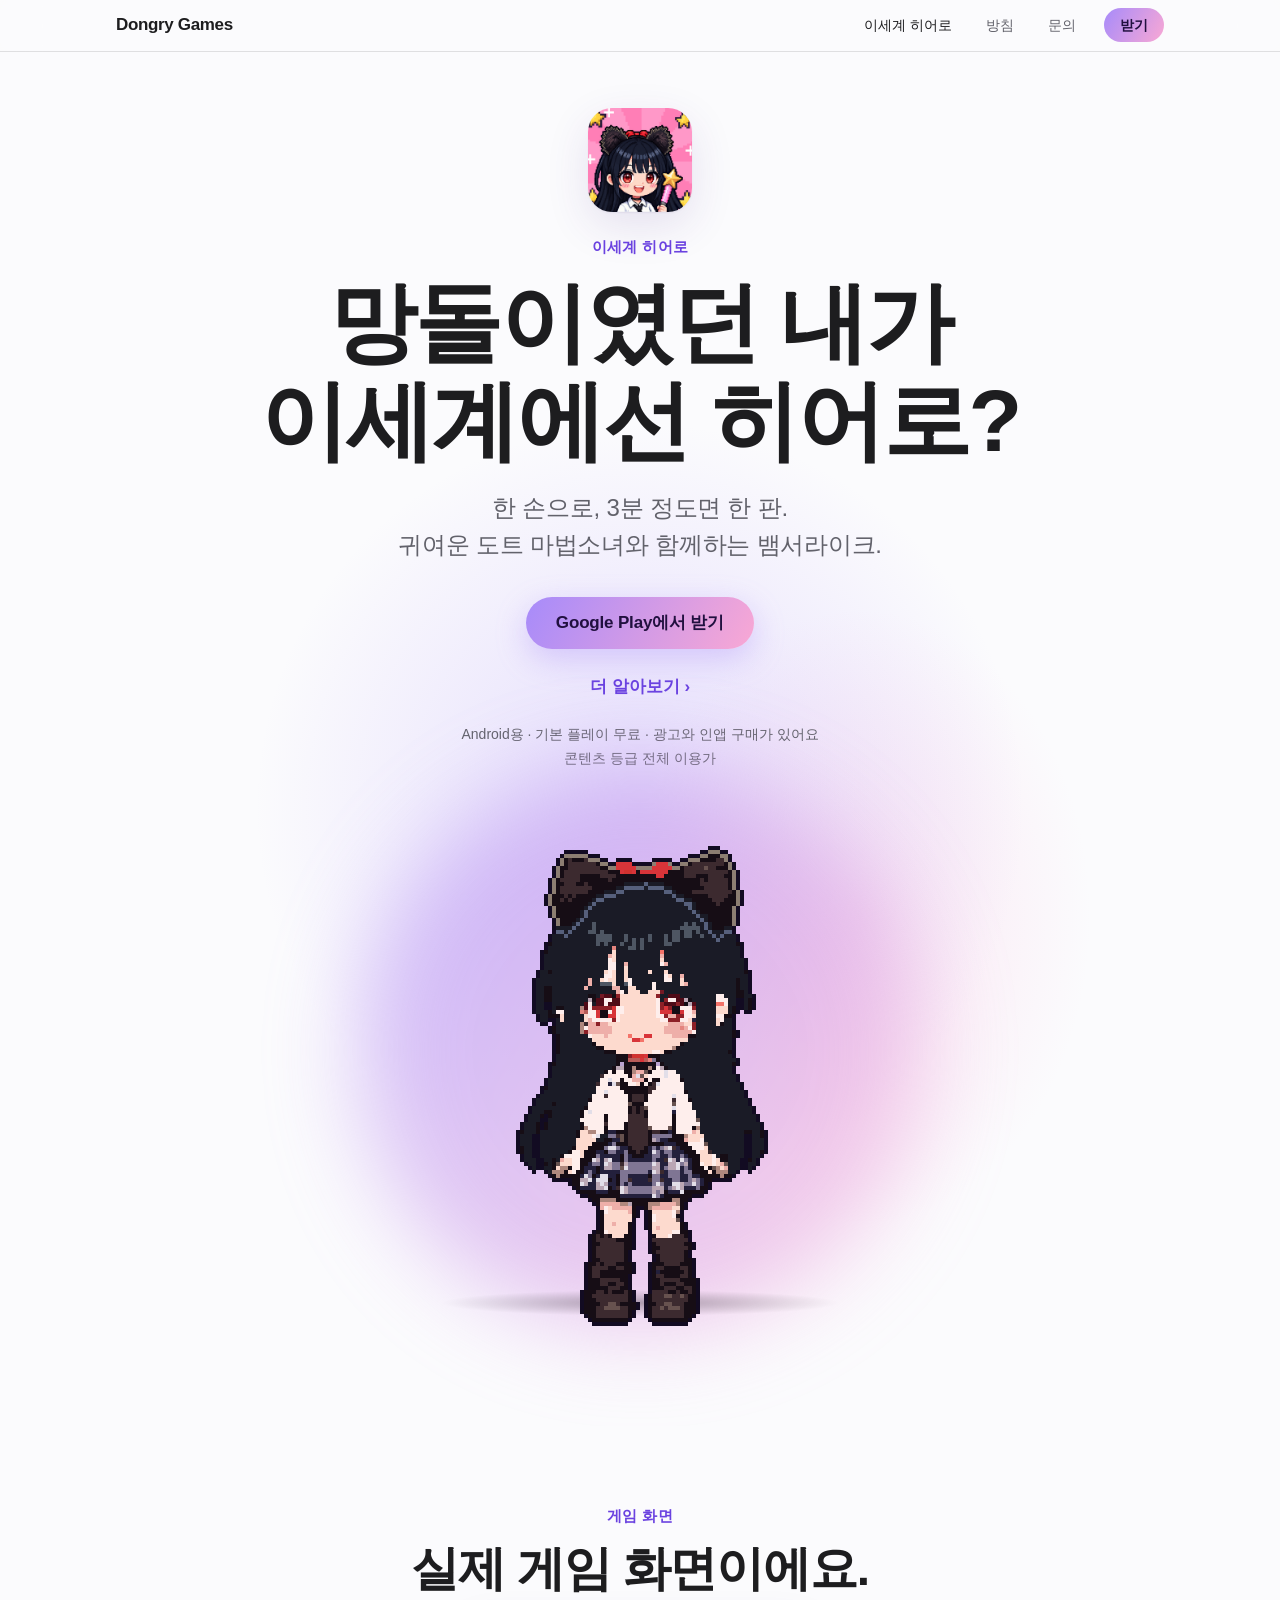
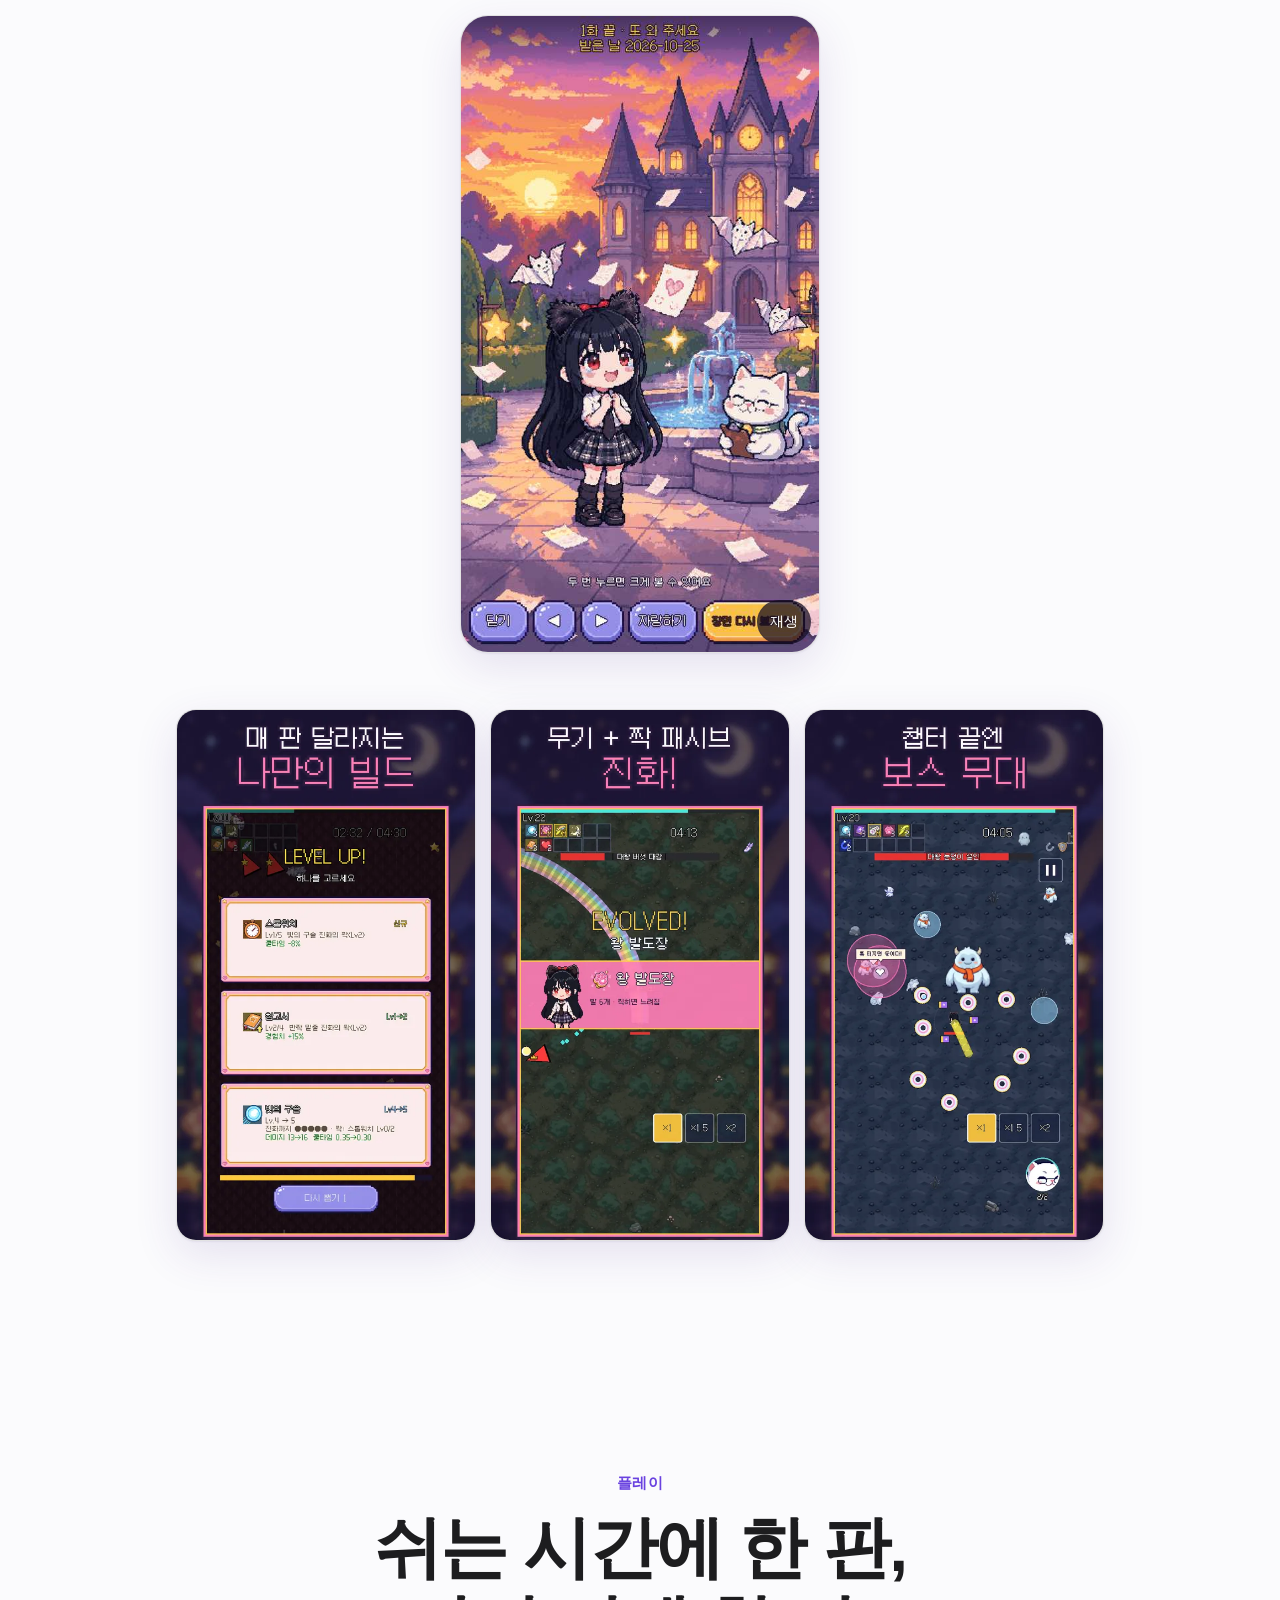
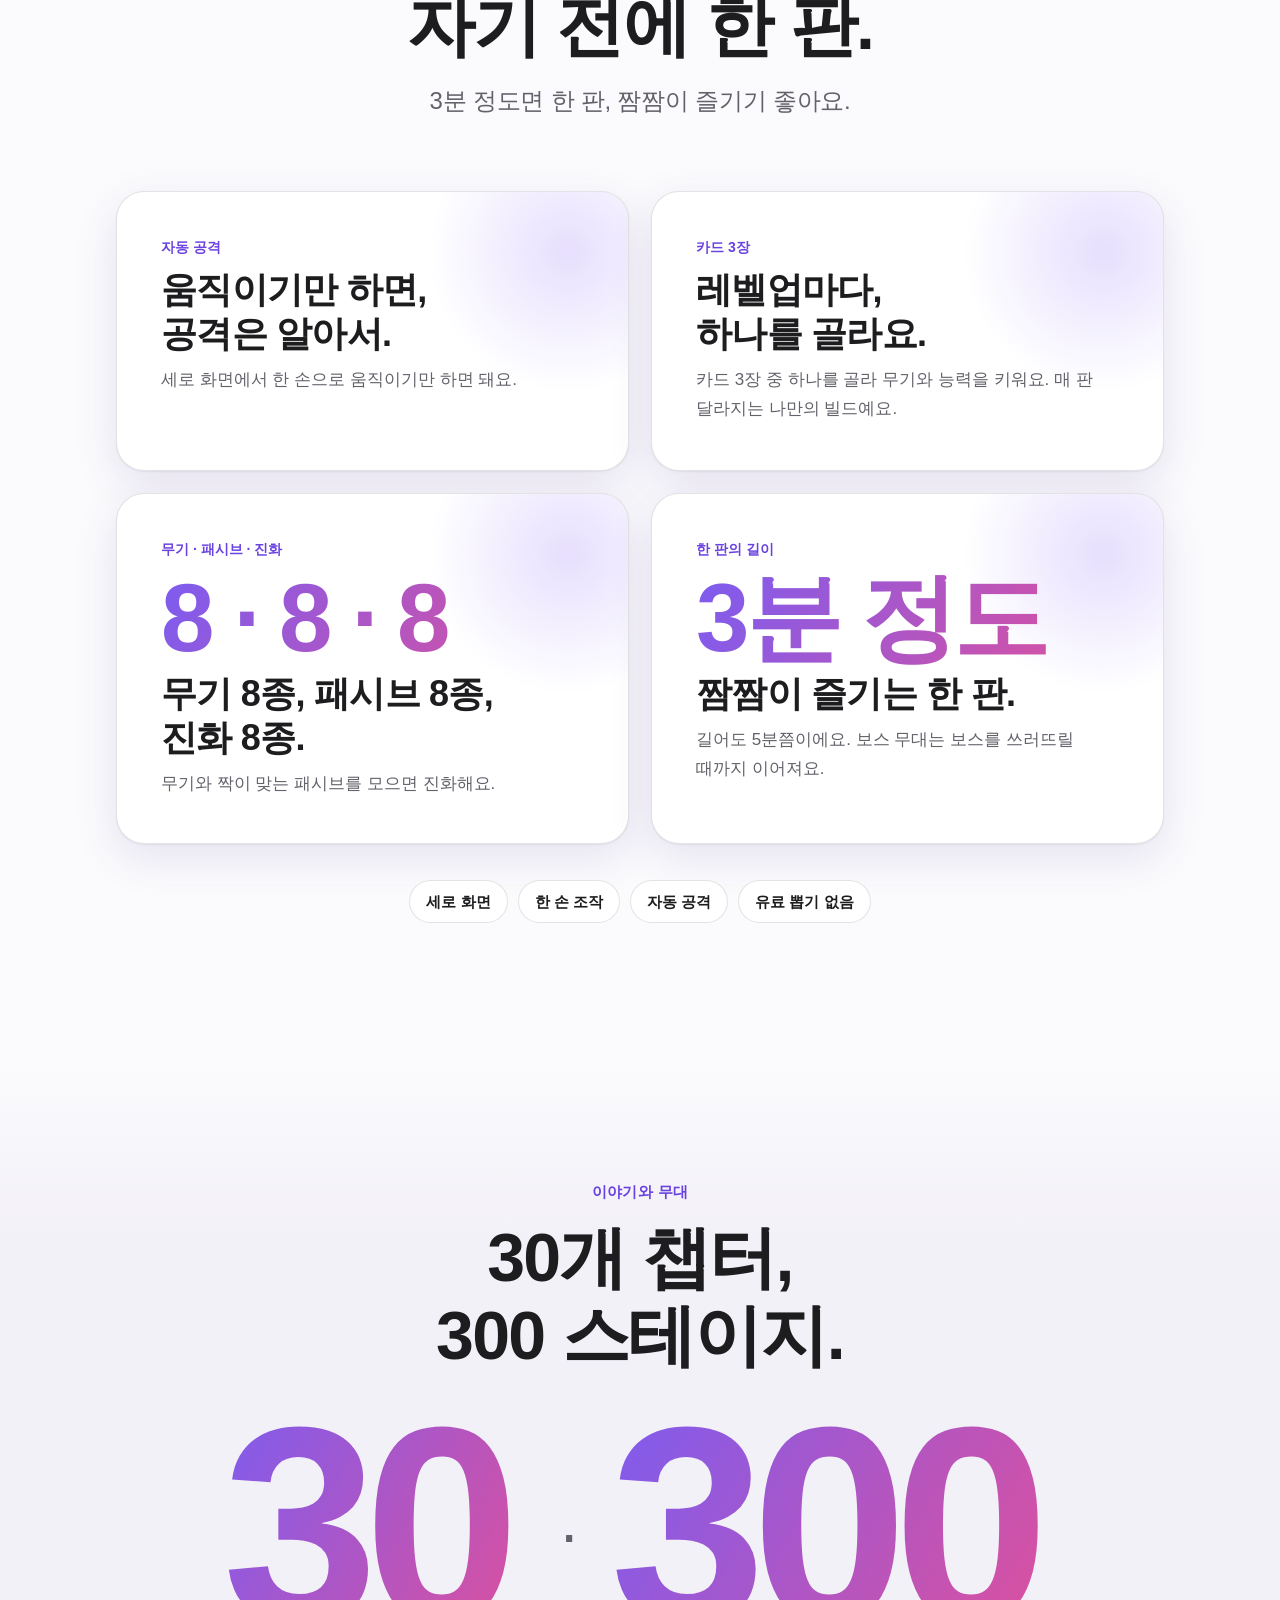
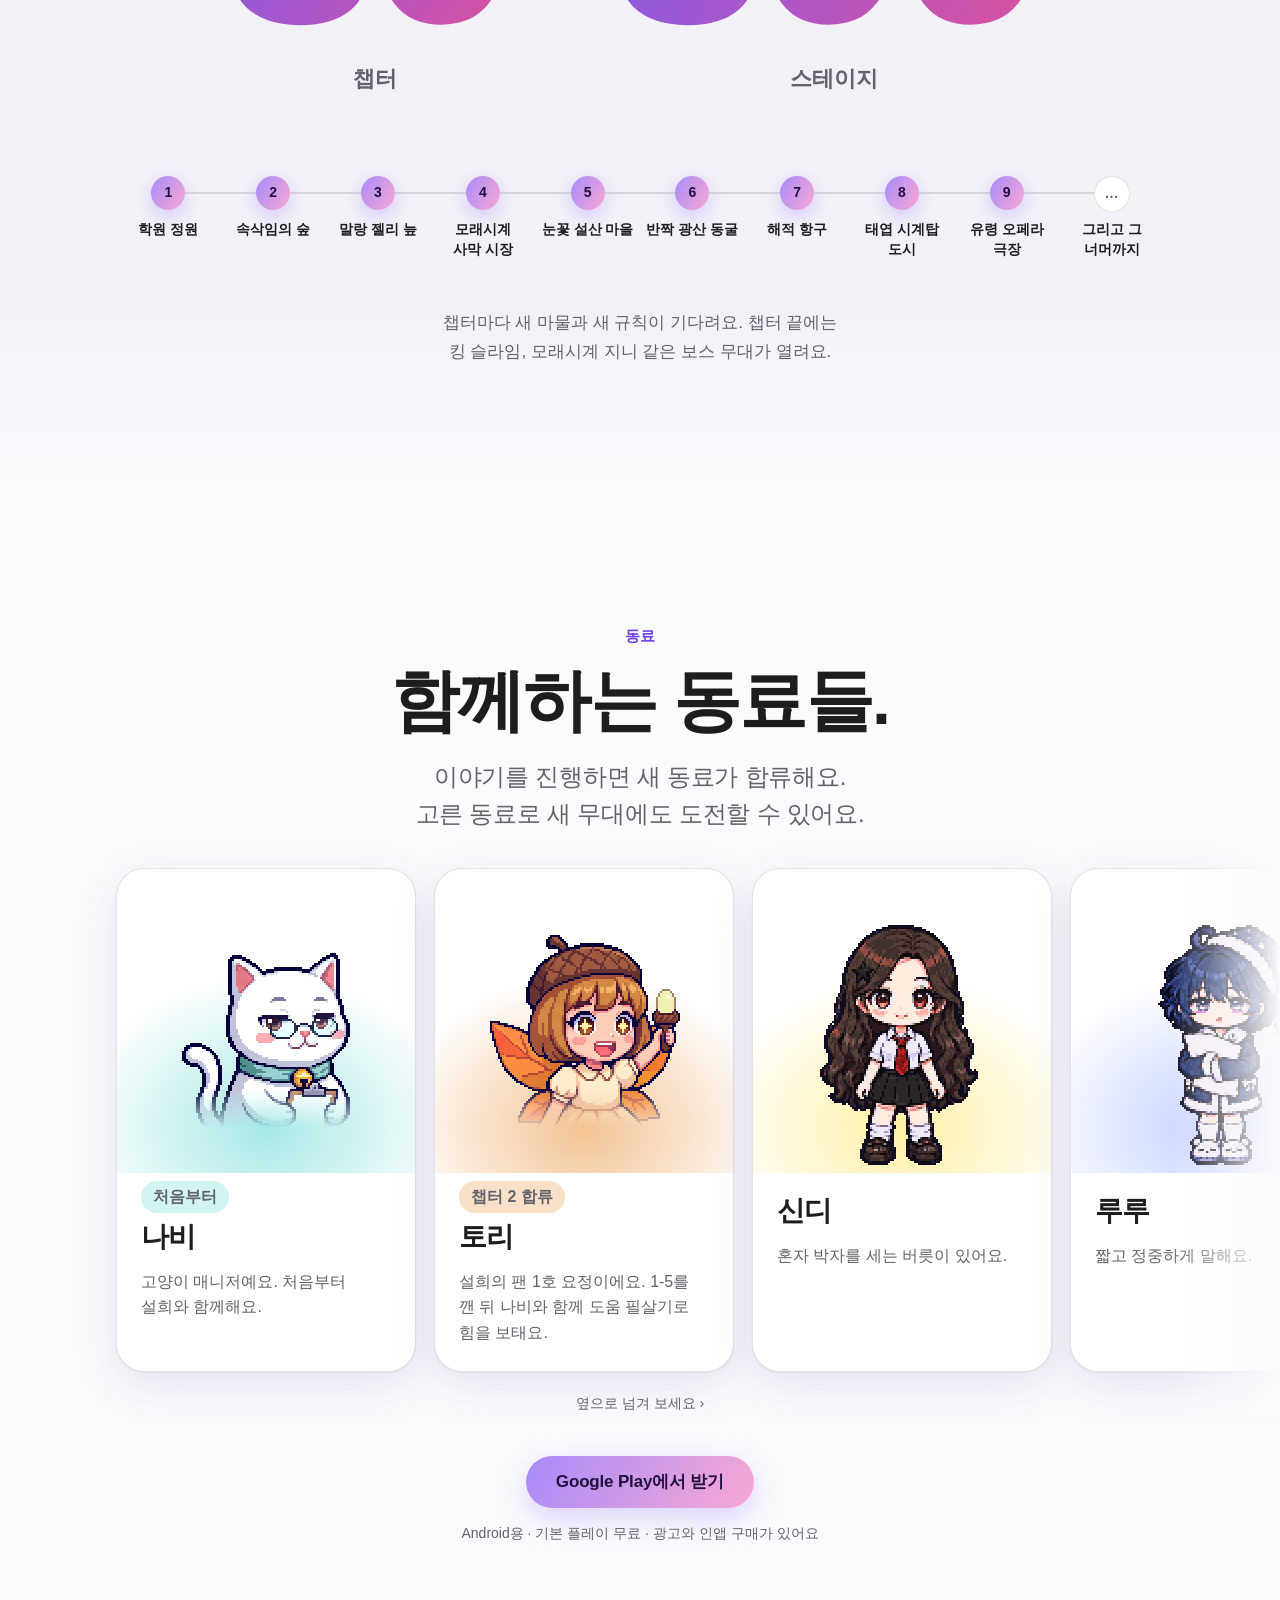
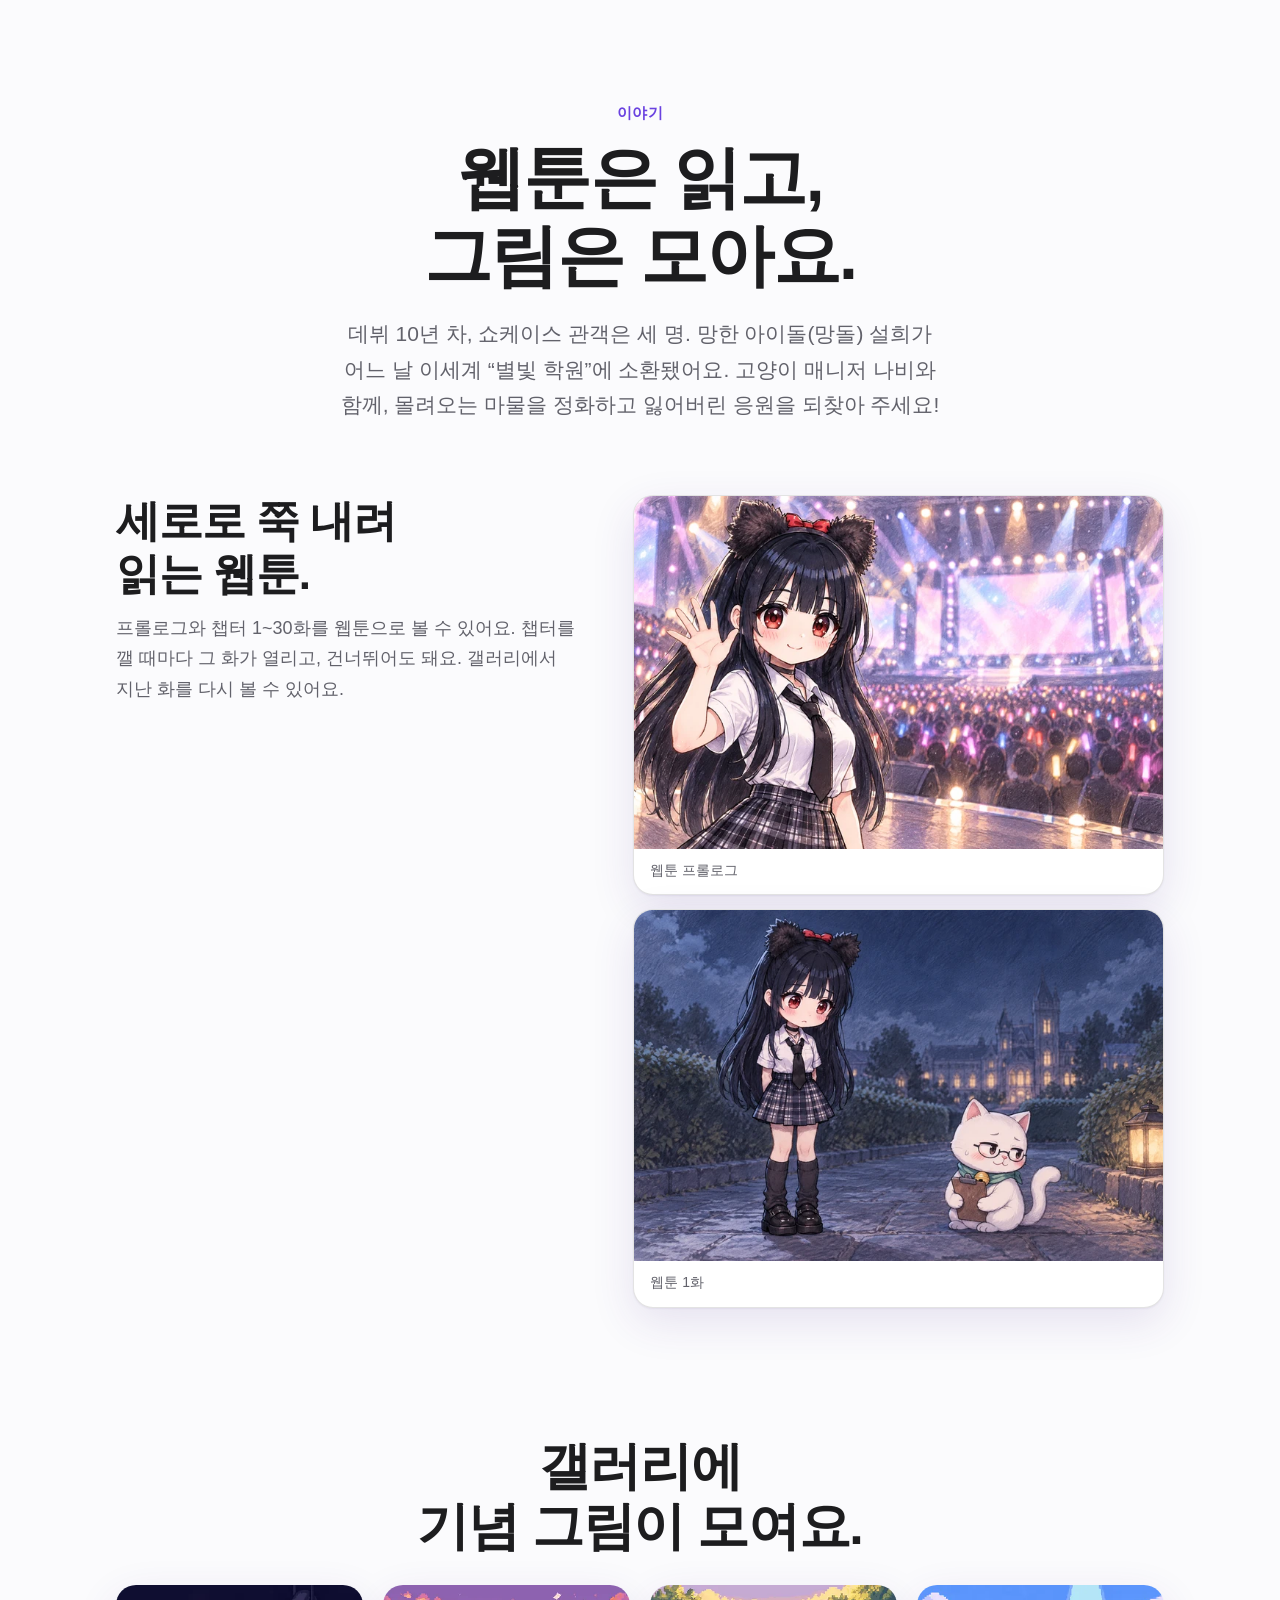
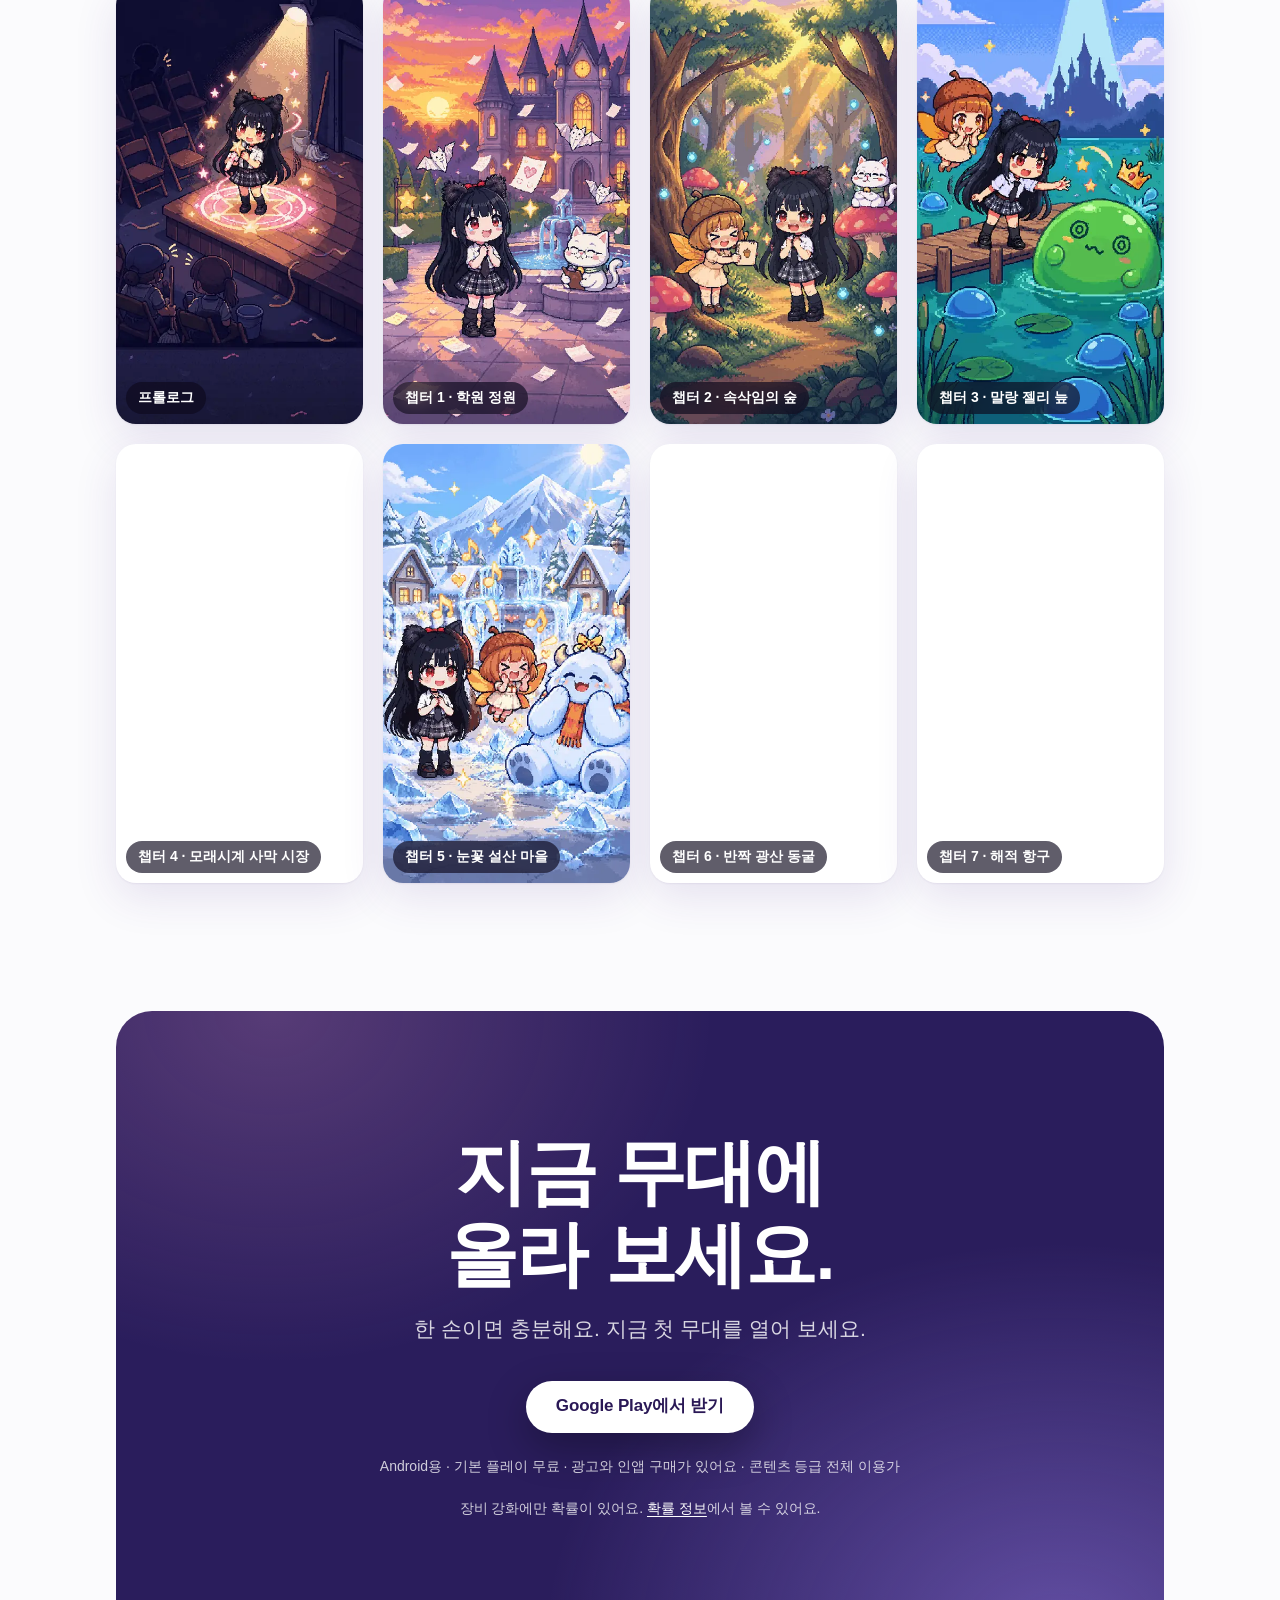
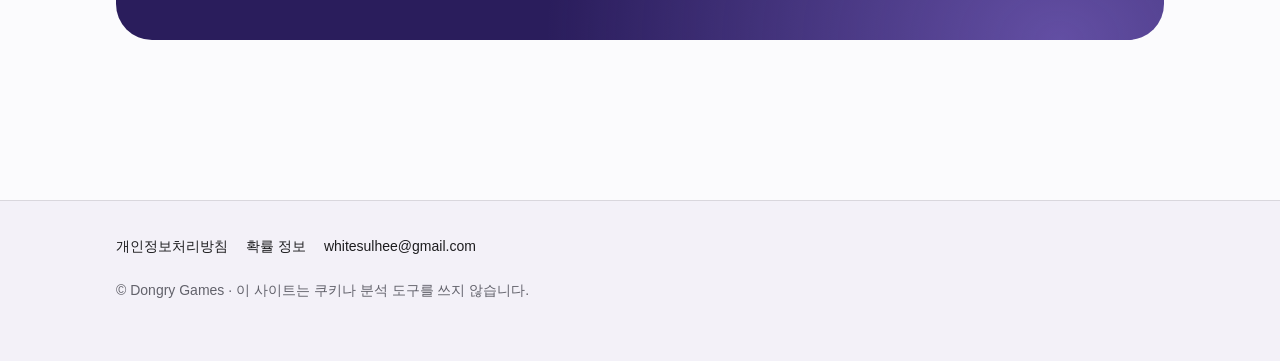
==== commit 743f1659: "홈페이지 연령 문구: 만 16세 이상 → 콘텐츠 등급 전체 이용가 Co-Authored-By: Claude Opus 5.5 <noreply@anthropic.com>" ====
--- a/index.html
+++ b/index.html
@@ -70,7 +70,7 @@
       <a class="textlink" href="#play">더 알아보기 &rsaquo;</a>
     </p>
     <p class="note">Android용&nbsp;&middot; 기본 플레이 무료&nbsp;&middot; 광고와 인앱 구매가 있어요</p>
-    <p class="note">만 16세 이상 이용자 대상</p>
+    <p class="note">콘텐츠 등급 전체 이용가</p>
     <div class="stage">
       <img class="pixel" src="assets/img/sprites/seolhee.png" width="110" height="126" alt="주인공 설희의 도트 그림. 검은 머리에 빨간 리본을 단 교복 차림으로 서 있어요.">
     </div>
@@ -278,7 +278,7 @@
       <h2 id="final-title">지금 무대에<br>올라 보세요.</h2>
       <p>한 손이면 충분해요. 지금 첫 무대를 열어 보세요.</p>
       <a class="pill" href="https://play.google.com/store/apps/details?id=com.mangdol.isekaihero" rel="noopener">Google Play에서 받기</a>
-      <p class="small">Android용&nbsp;&middot; 기본 플레이 무료&nbsp;&middot; 광고와 인앱 구매가 있어요&nbsp;&middot; 콘텐츠 등급 전체 이용가&nbsp;&middot; 만 16세 이상 이용자 대상</p>
+      <p class="small">Android용&nbsp;&middot; 기본 플레이 무료&nbsp;&middot; 광고와 인앱 구매가 있어요&nbsp;&middot; 콘텐츠 등급 전체 이용가</p>
       <p class="small">장비 강화에만 확률이 있어요. <a href="probability.html">확률 정보</a>에서 볼 수 있어요.</p>
     </div>
   </section>
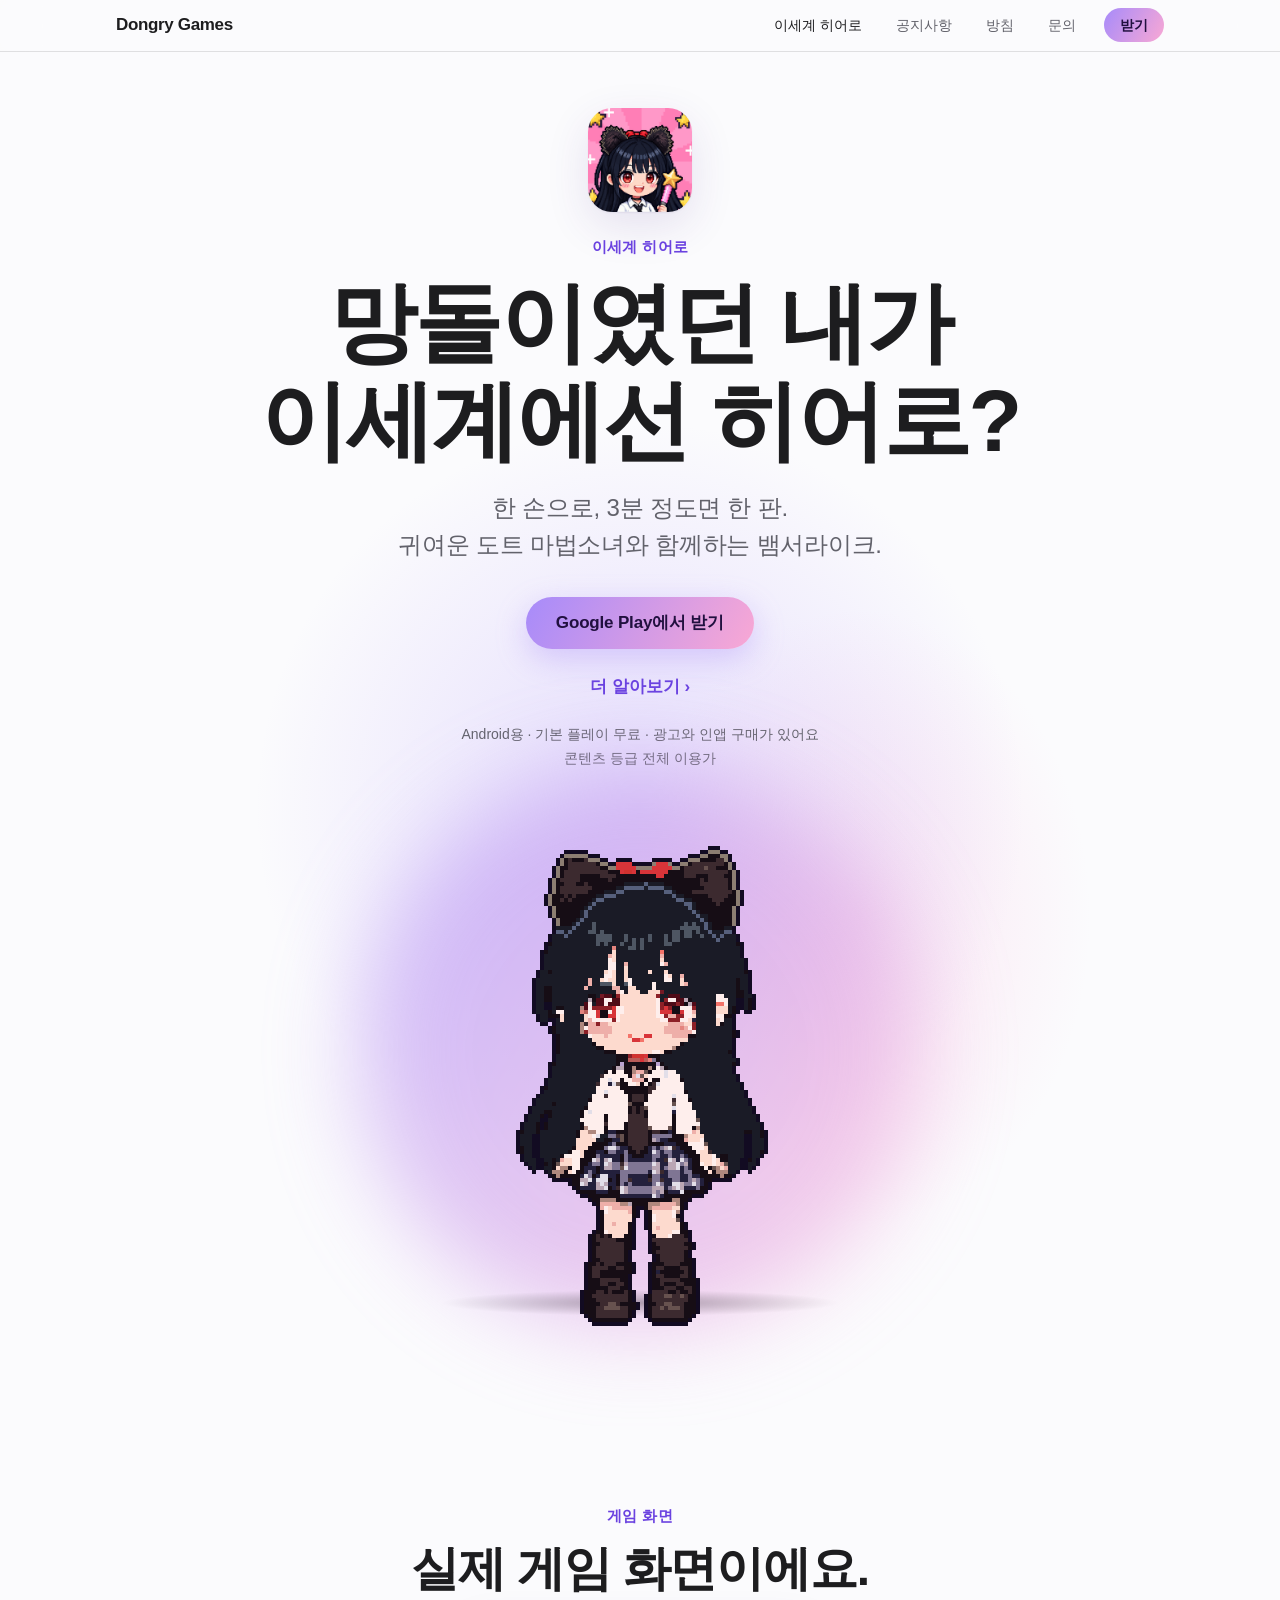
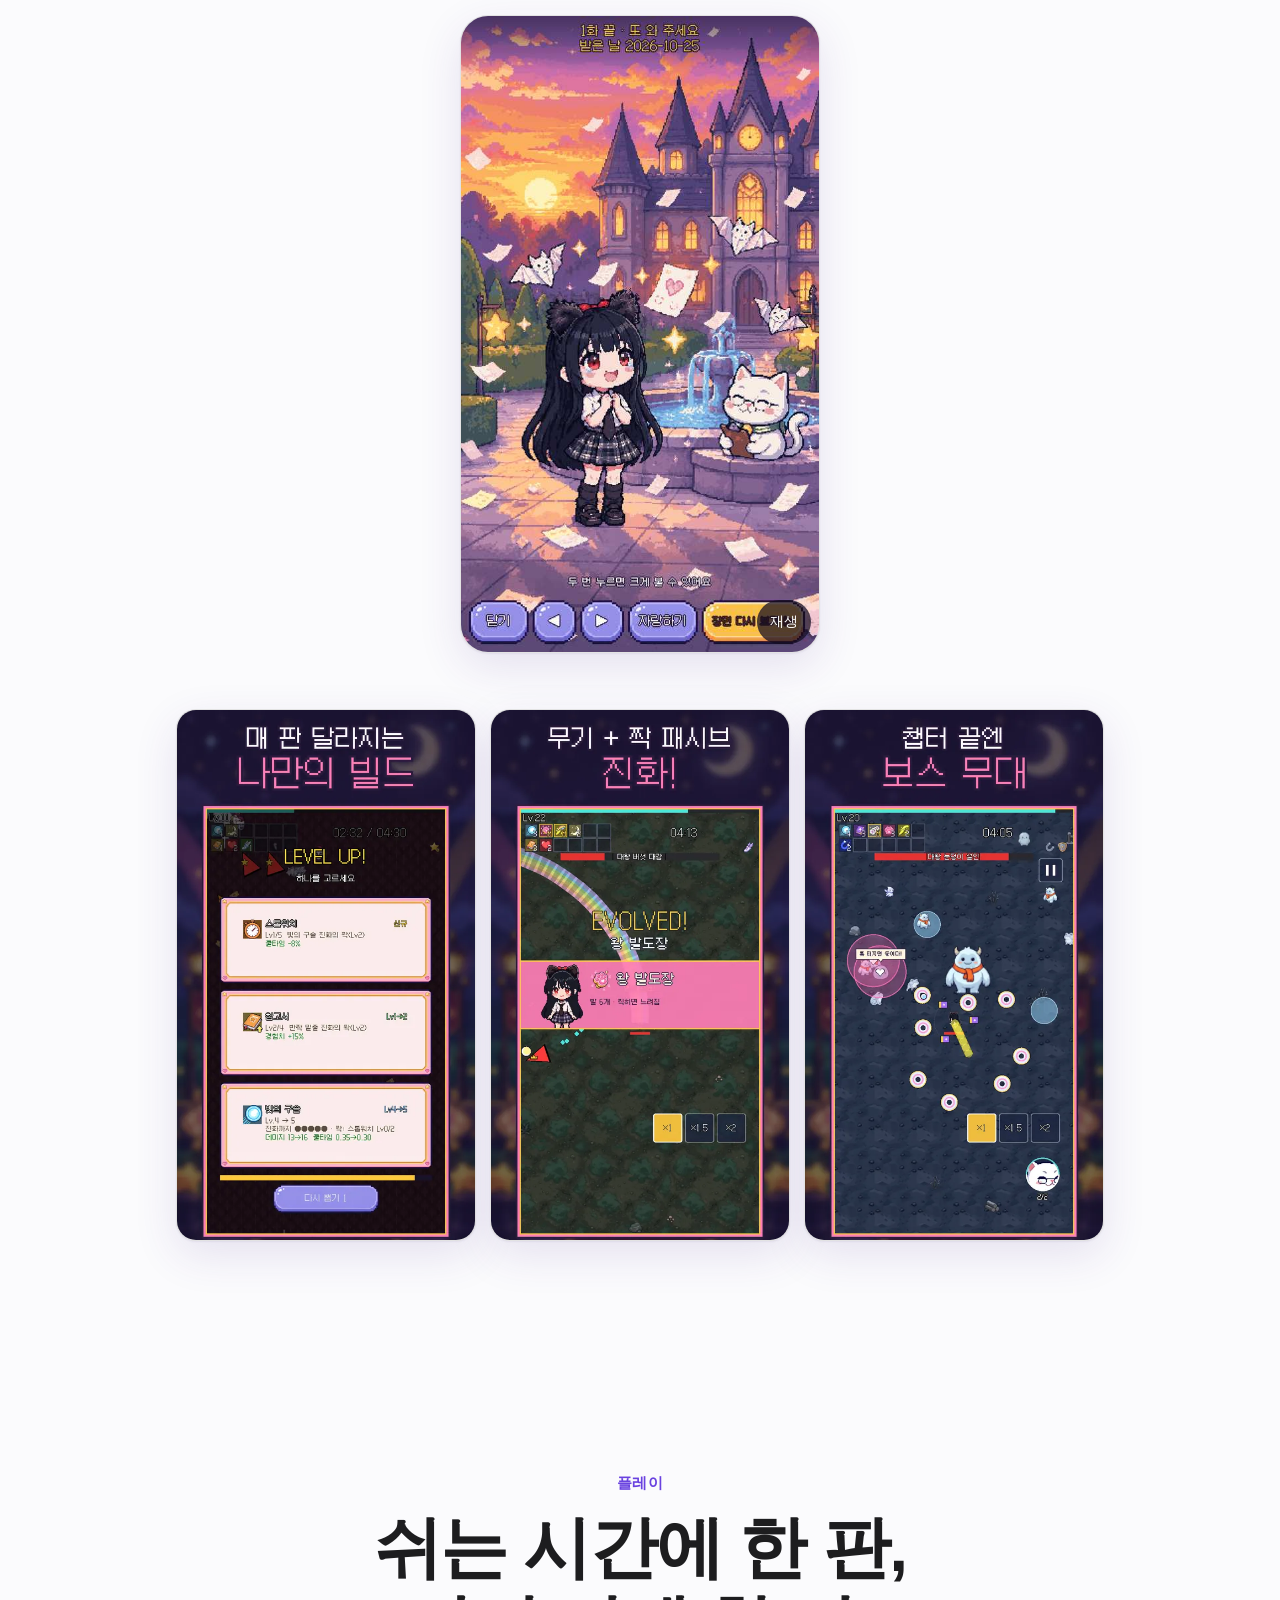
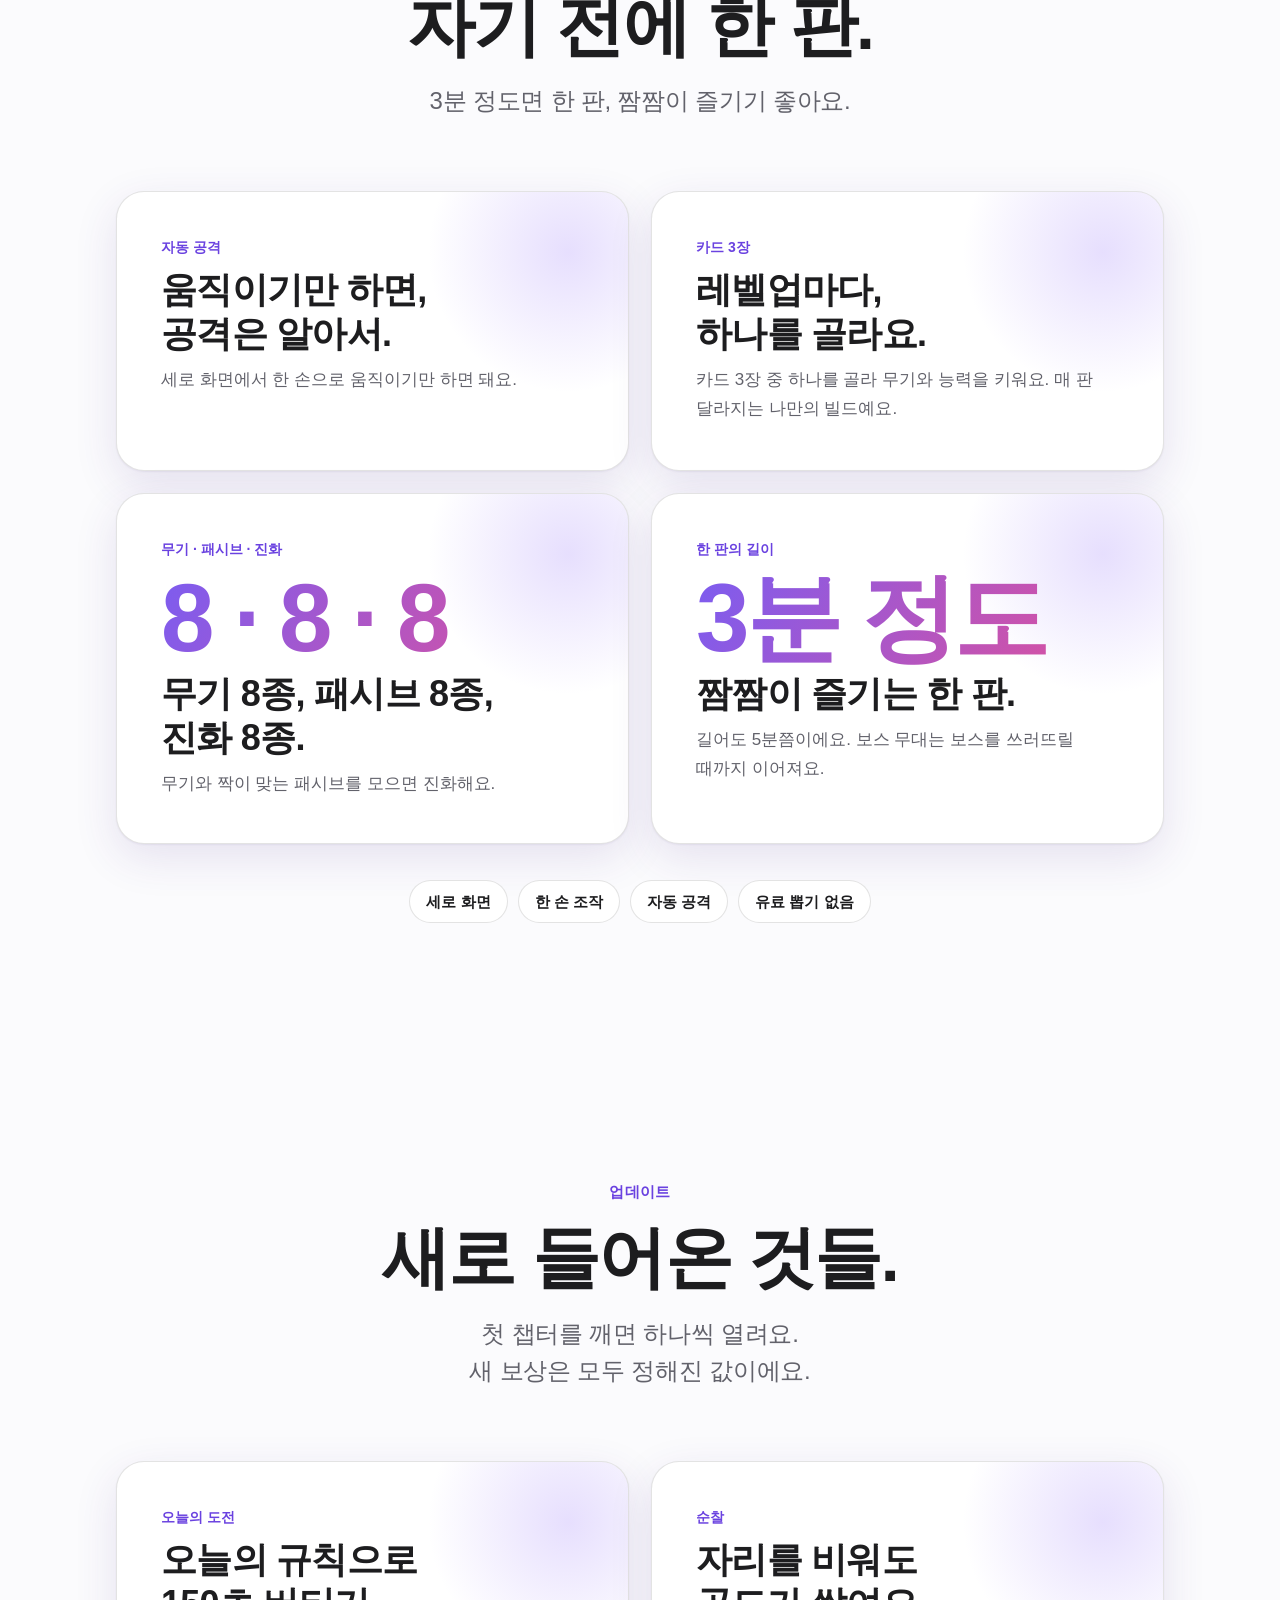
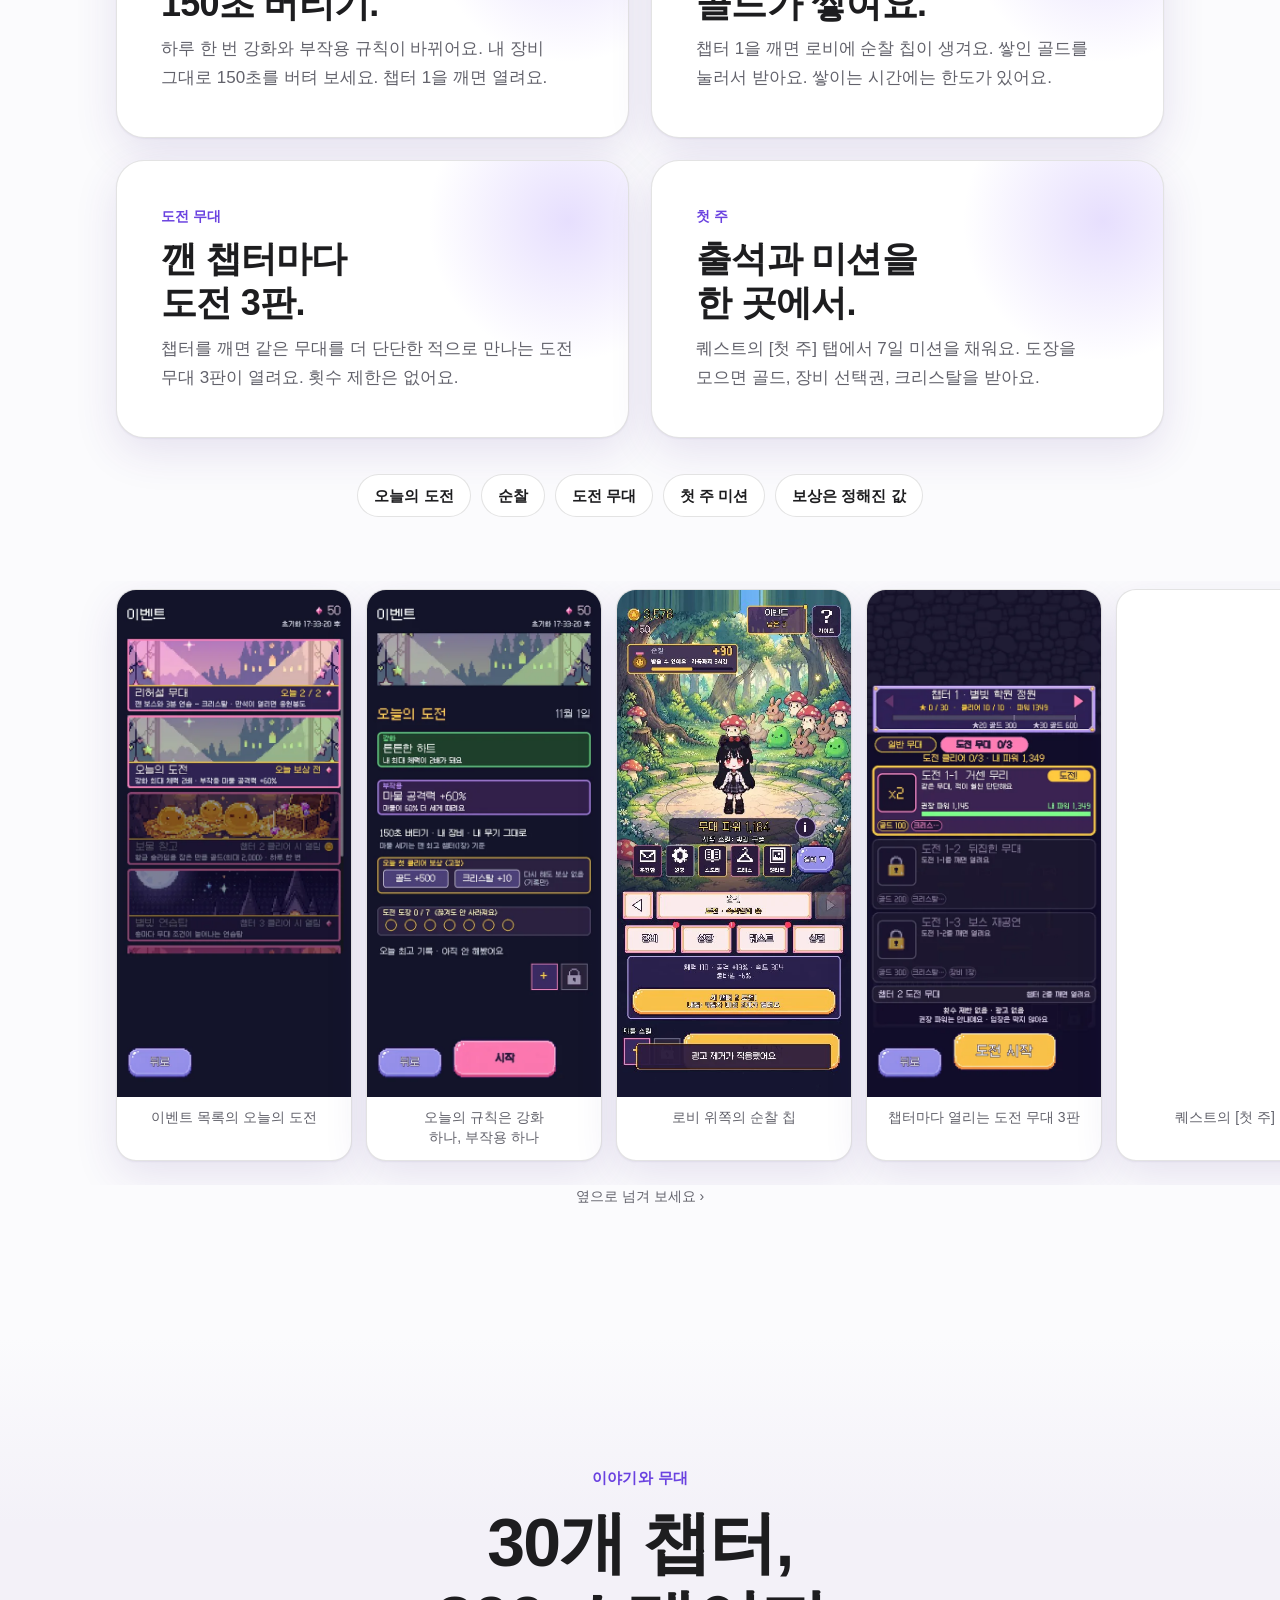
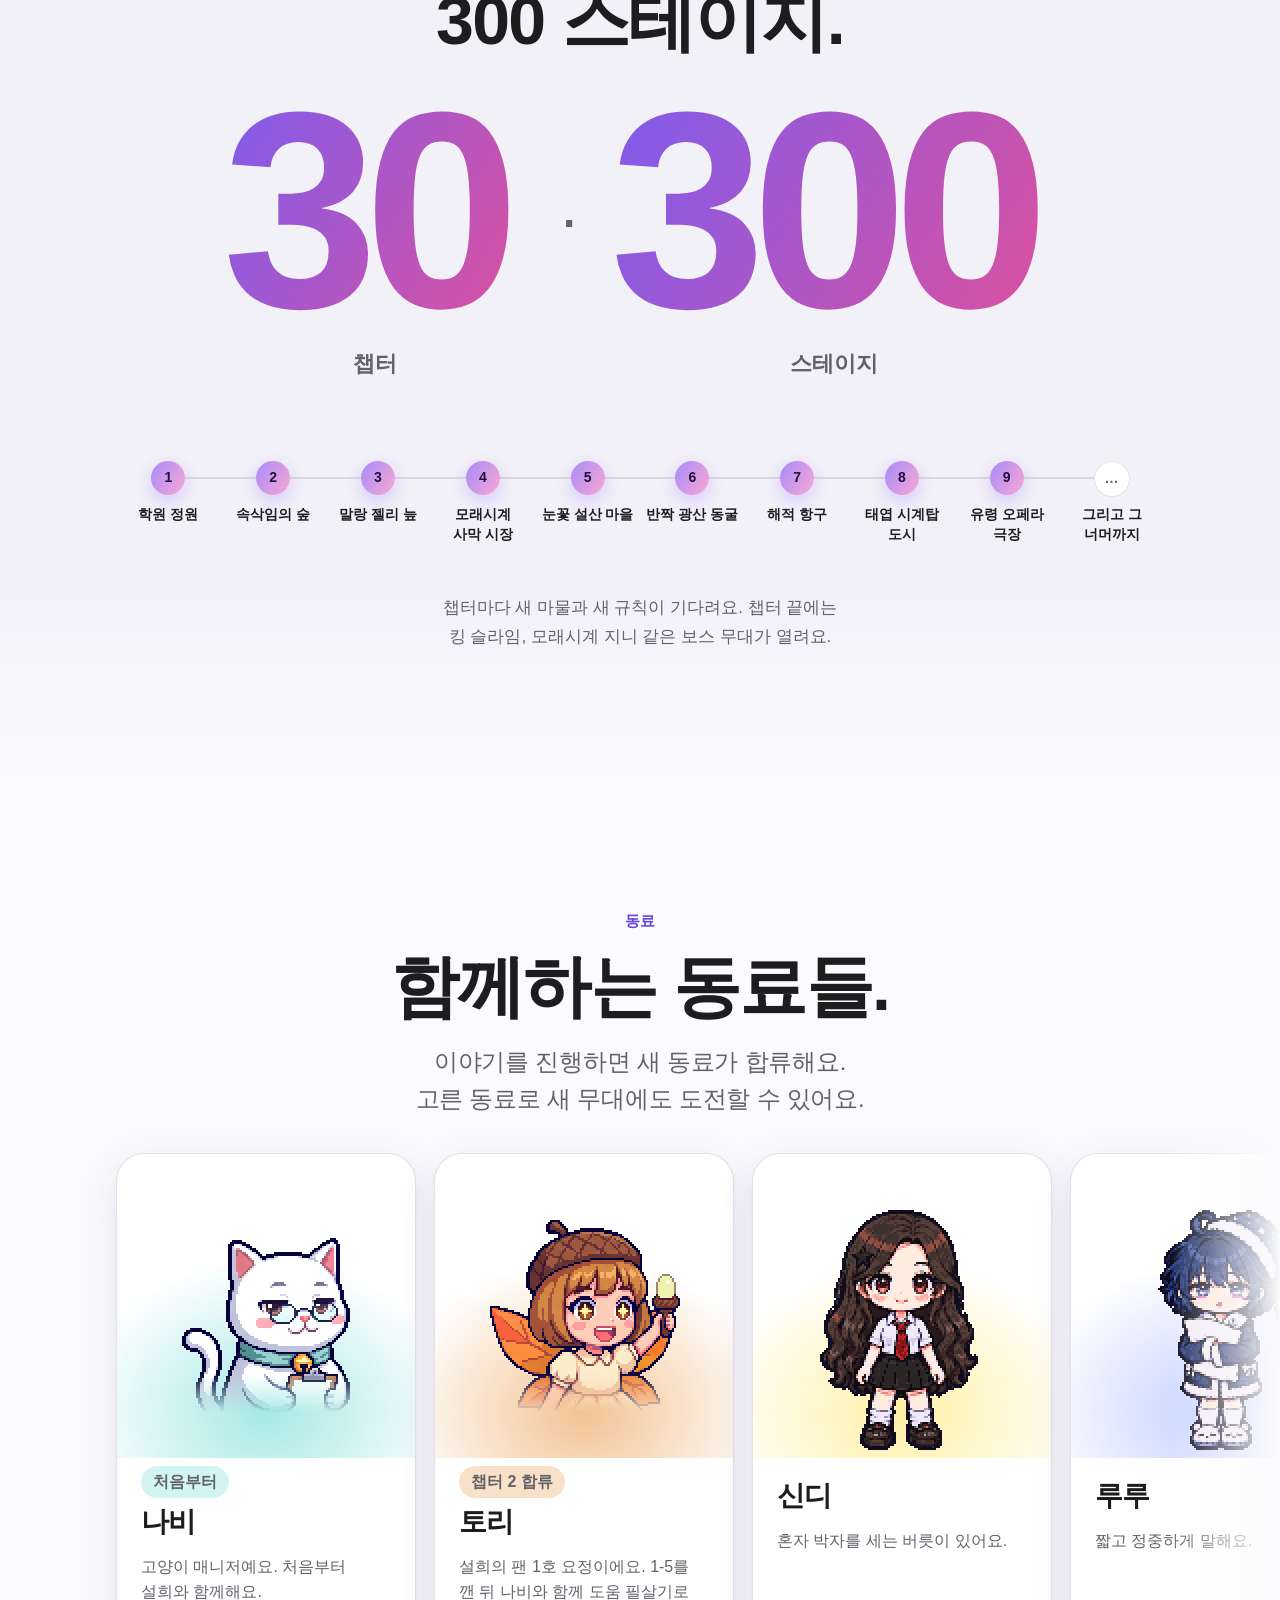
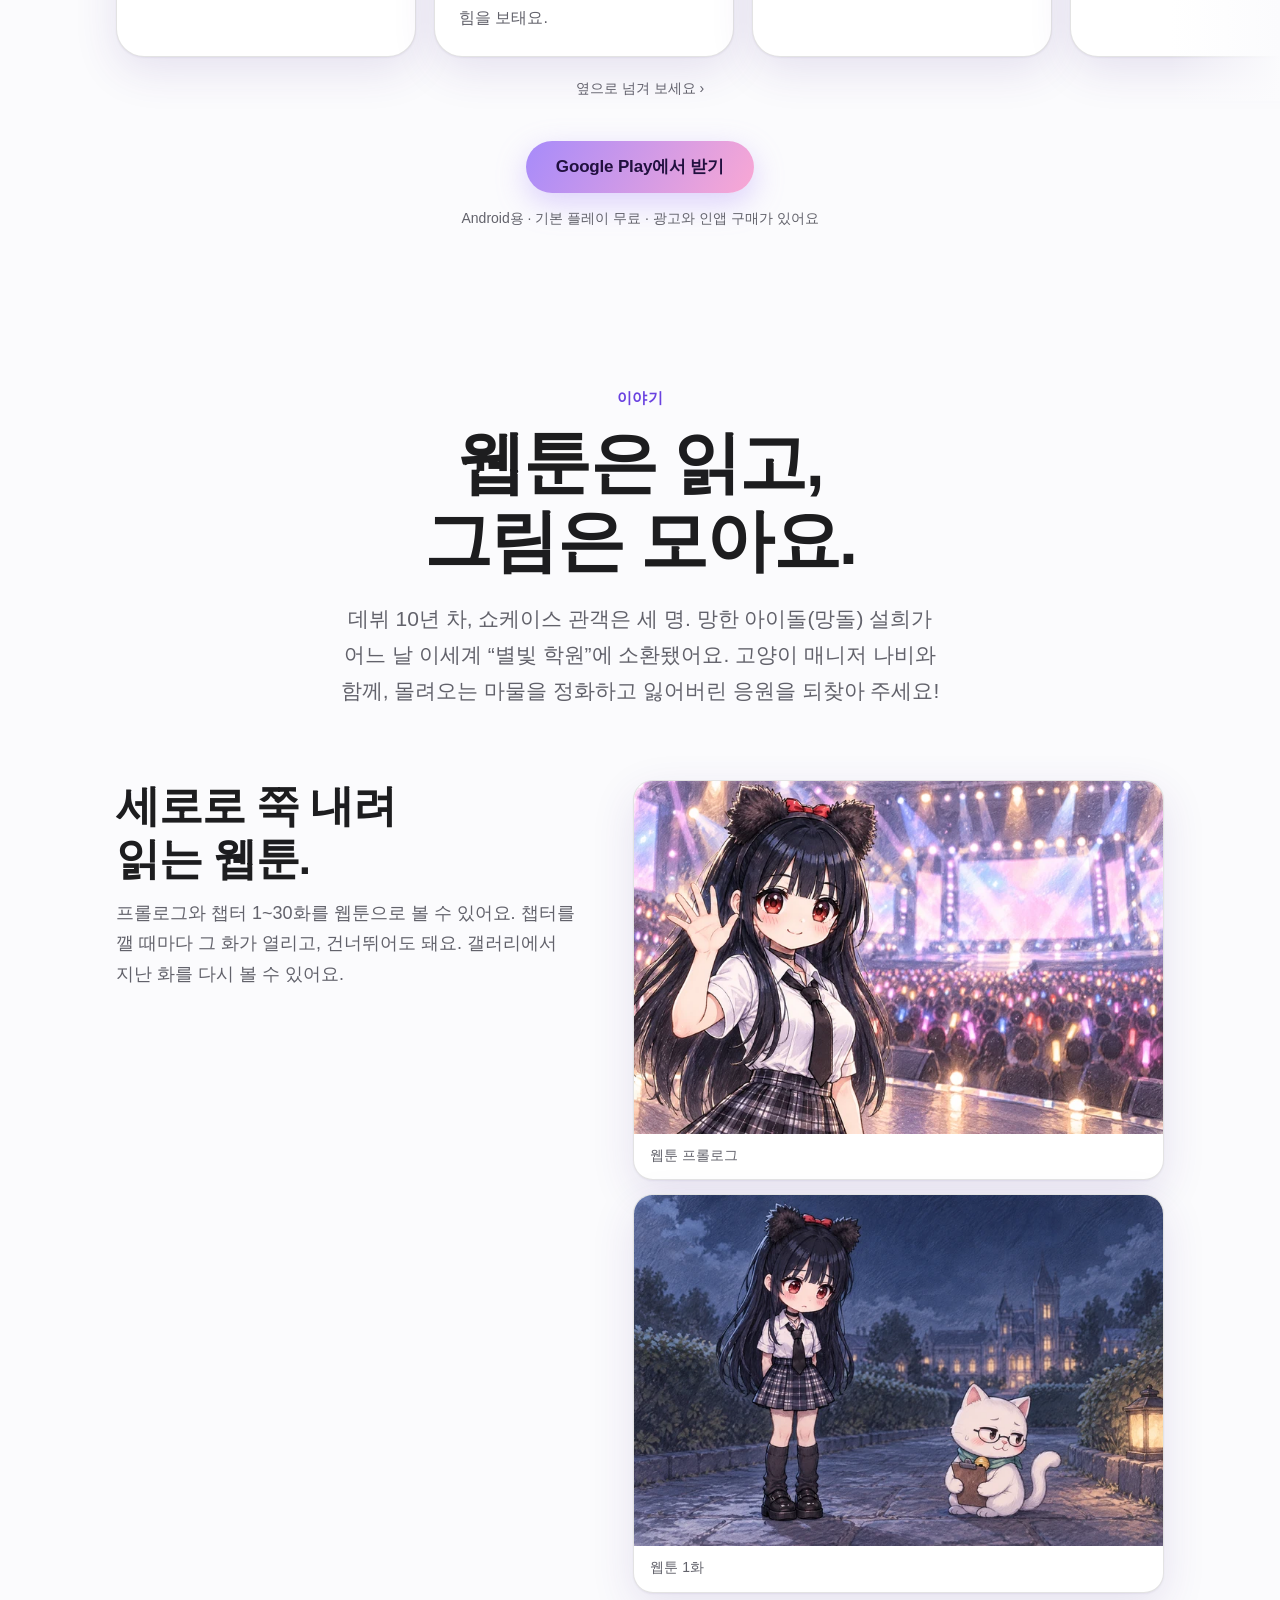
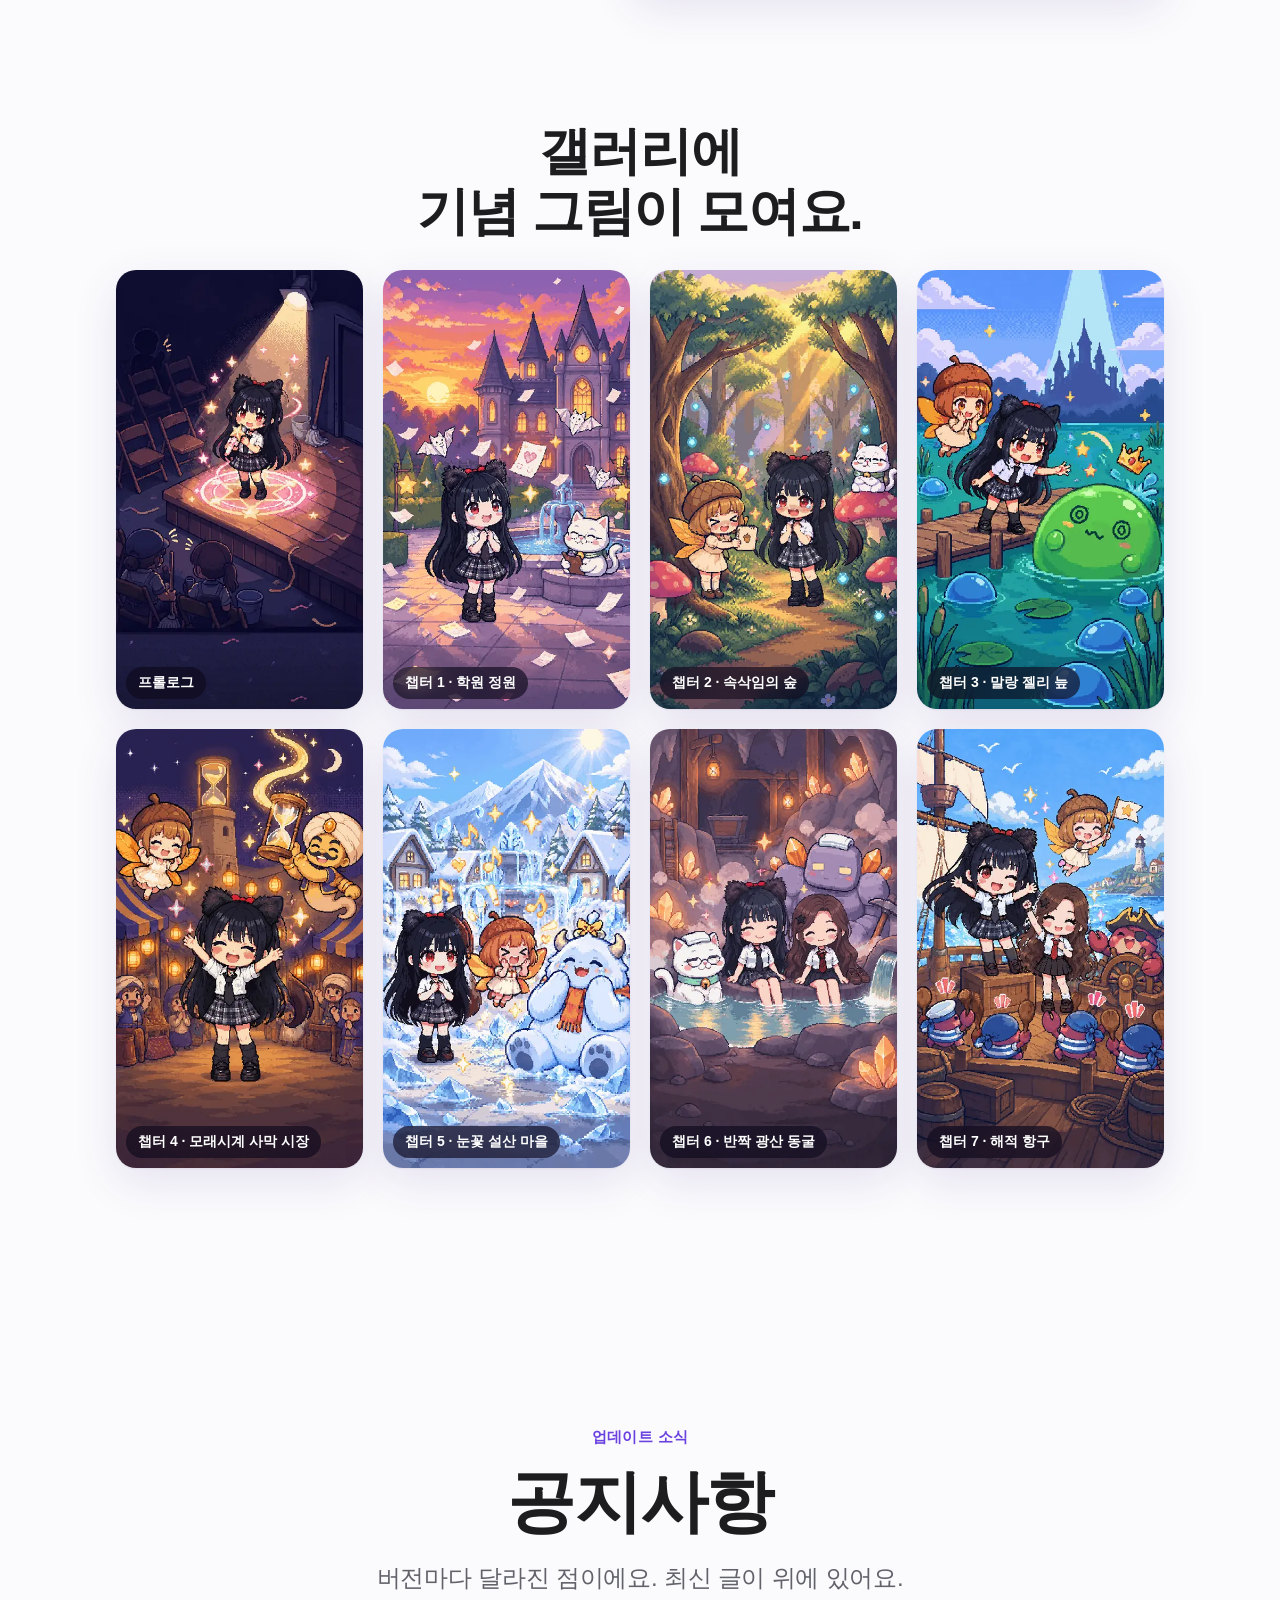
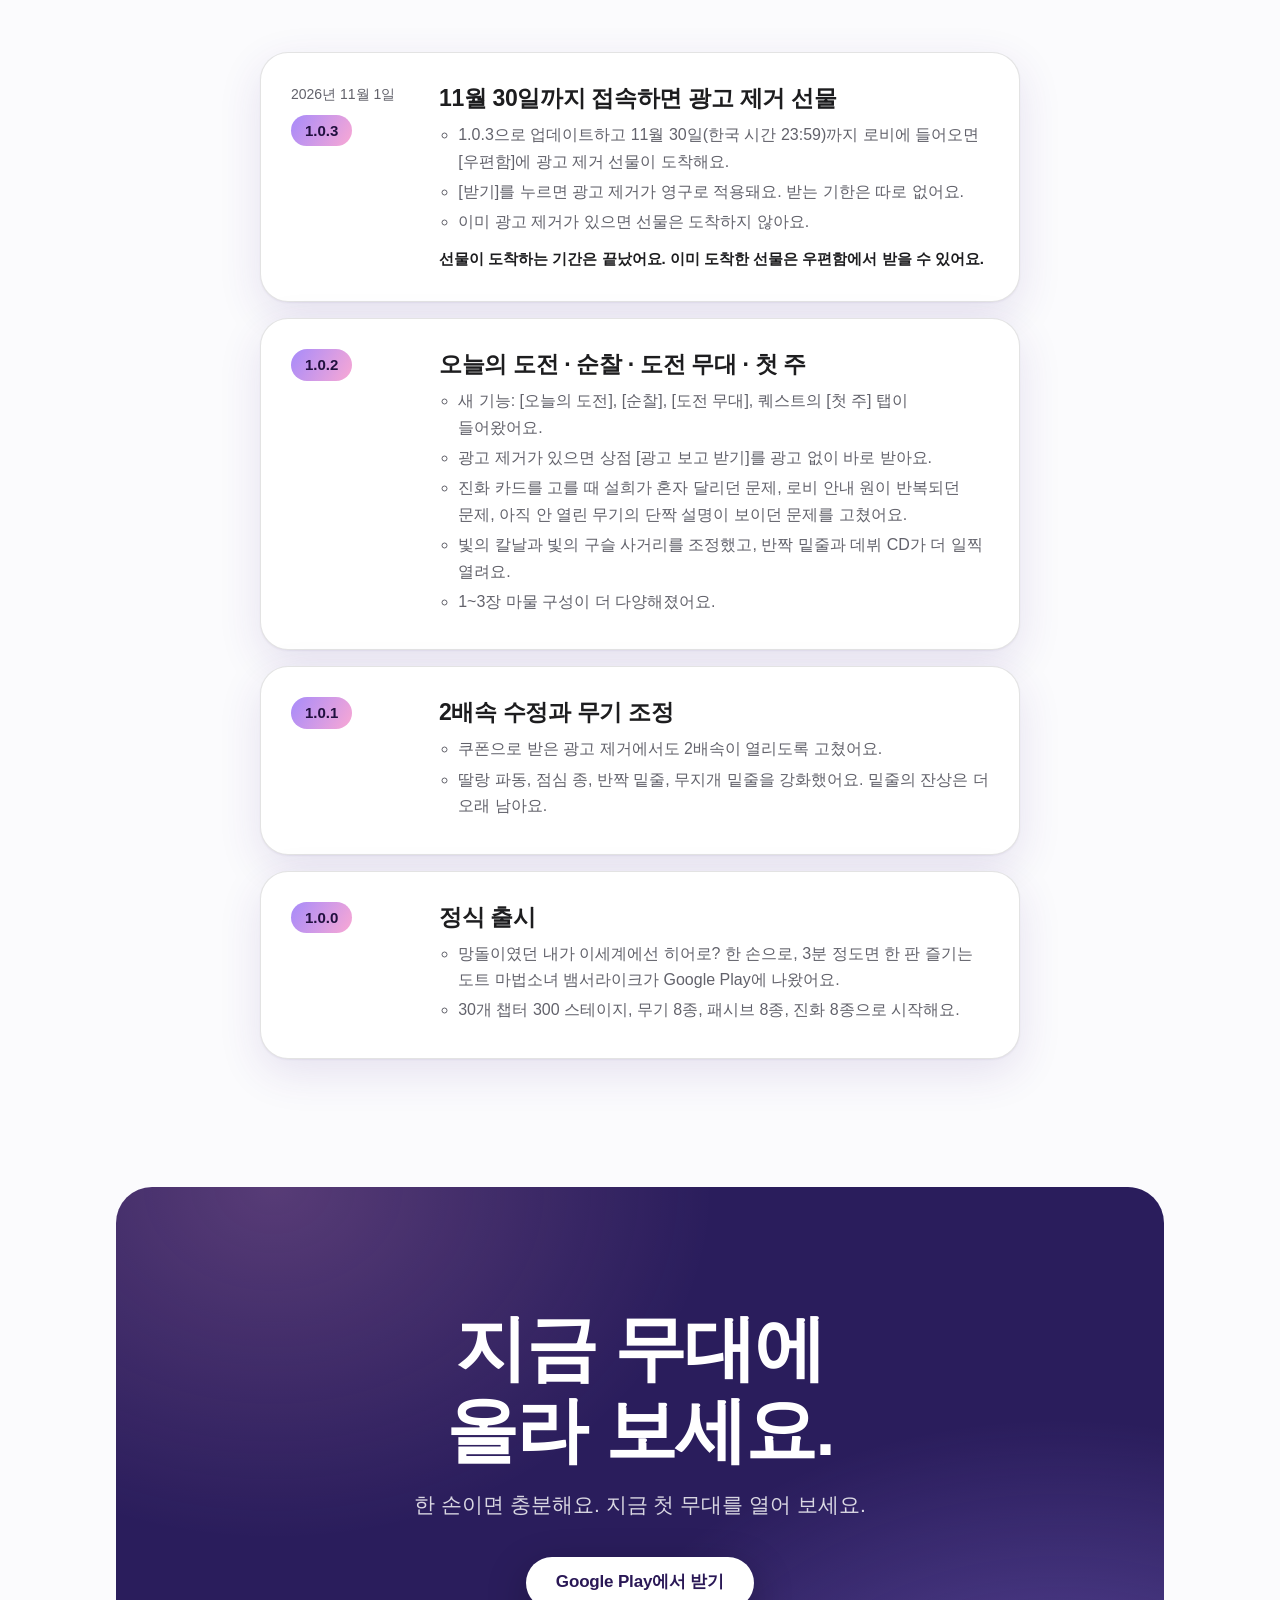
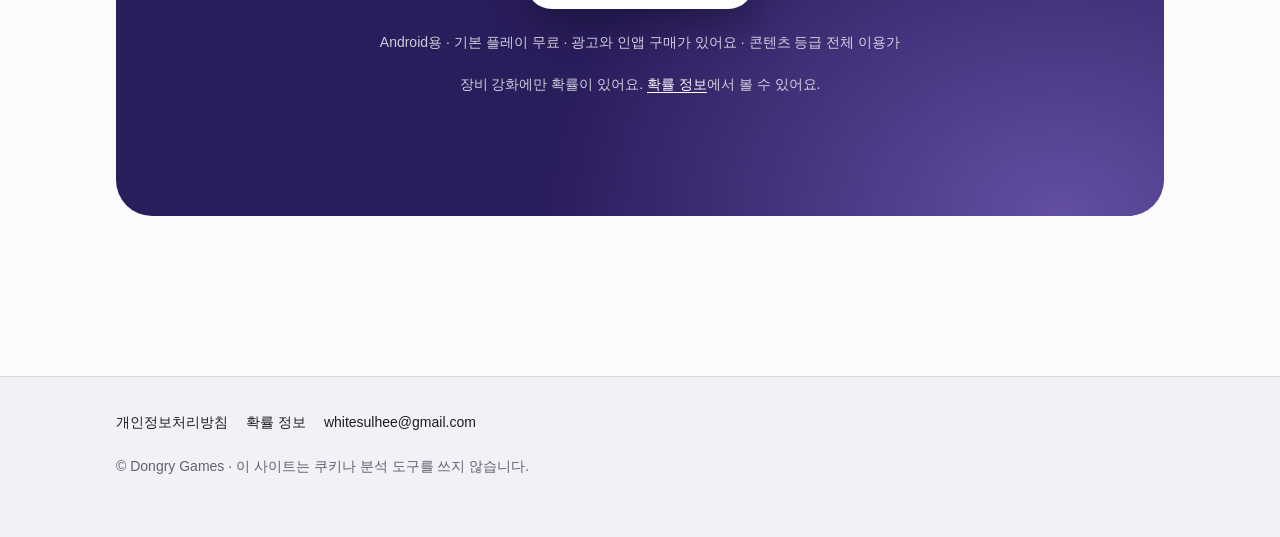
==== commit 3fa729bc: "사이트 v2.3 - 접속 선물 배너 · 새 기능 소개 · 공지사항 Co-Authored-By: Claude Sonnet 5.5 <noreply@anthropic.com>" ====
--- a/index.html
+++ b/index.html
@@ -3,8 +3,8 @@
 <head>
 <meta charset="utf-8">
 <meta name="viewport" content="width=device-width, initial-scale=1, viewport-fit=cover">
-<title>이세계 히어로 | 한 손 마법소녀 뱀서라이크 - Dongry Games</title>
-<meta name="description" content="귀여운 도트 마법소녀와 함께하는 한 손 뱀서라이크. 3분 정도면 한 판, 30개 챕터 300 스테이지, 유료 뽑기 없음. Google Play에서 받으세요.">
+<title>이세계 히어로 | 한 손 마법소녀 뱀서라이크, 오늘의 도전·순찰 - Dongry Games</title>
+<meta name="description" content="귀여운 도트 마법소녀와 함께하는 한 손 뱀서라이크. 3분 정도면 한 판, 30개 챕터 300 스테이지, 오늘의 도전·순찰·도전 무대, 유료 뽑기 없음. Google Play에서 받으세요.">
 <meta name="theme-color" content="#fbfbfd" media="(prefers-color-scheme: light)">
 <meta name="theme-color" content="#0a0912" media="(prefers-color-scheme: dark)">
 <link rel="canonical" href="https://dongrygames.com/">
@@ -12,7 +12,7 @@
 <meta property="og:locale" content="ko_KR">
 <meta property="og:site_name" content="Dongry Games">
 <meta property="og:title" content="이세계 히어로 | 한 손 마법소녀 뱀서라이크">
-<meta property="og:description" content="망돌이였던 내가 이세계에선 히어로? 3분 정도면 한 판, 귀여운 도트 마법소녀 뱀서라이크.">
+<meta property="og:description" content="망돌이였던 내가 이세계에선 히어로? 3분 정도면 한 판, 오늘의 도전과 순찰이 더해진 귀여운 도트 마법소녀 뱀서라이크.">
 <meta property="og:url" content="https://dongrygames.com/">
 <meta property="og:image" content="https://dongrygames.com/assets/og-image.png">
 <meta property="og:image:width" content="1200">
@@ -50,6 +50,7 @@
     <a class="brand" href="index.html">Dongry Games</a>
     <nav aria-label="주요 메뉴">
       <a href="index.html" data-nav="game" aria-current="page">이세계 히어로</a>
+      <a href="index.html#notice" data-nav="notice">공지사항</a>
       <a href="privacy.html" data-nav="policy">방침</a>
       <a href="mailto:whitesulhee@gmail.com">문의</a>
       <a class="nav-get" href="https://play.google.com/store/apps/details?id=com.mangdol.isekaihero" rel="noopener" aria-label="Google Play에서 받기">받기</a>
@@ -61,6 +62,26 @@
 
   <!-- 1. 히어로 -->
   <section class="hero" aria-labelledby="hero-title">
+    <!-- 접속 선물 배너(1.0.3). 기본은 항상 보임(자바스크립트가 꺼져도 깨지지 않음).
+         data-from="YYYY-MM-DD": 이 날짜 0시(한국 시간) 전에는 숨김. 빈 값이면 처음부터 보임. 게시할 때 여기 날짜만 바꾸면 됩니다.
+         data-until="2026-11-30": 이 날짜 23:59:59(한국 시간)가 지나면 자바스크립트가 자동으로 숨김.
+         data-publish-after: 1.0.3 이 구글 심사를 통과해 스토어에 나간 뒤에 공개합니다(게시_절차_1_0_3.md). -->
+    <aside class="gift-banner" id="gift-banner" data-from="" data-until="2026-11-30" data-publish-after="1.0.3 구글 심사 통과 후" aria-label="접속 선물 안내">
+      <span class="gift-banner__tag">접속 선물</span>
+      <p class="gift-banner__txt">11월 30일까지 접속하면 광고 제거 선물 &middot; 로비 [우편함]에서 받아요</p>
+      <a class="gift-banner__more" href="#notice">자세히 보기</a>
+    </aside>
+    <script>
+    /* 접속 선물 배너 표시 기간(한국 시간). 시계는 방문자 기기 시계를 따릅니다. */
+    (function () {
+      var b = document.getElementById('gift-banner'); if (!b) return;
+      function ms(s, t) { return /^\d{4}-\d{2}-\d{2}$/.test(s || '') ? Date.parse(s + t + '+09:00') : NaN; }
+      var now = Date.now(), from = ms(b.getAttribute('data-from'), 'T00:00:00'), until = ms(b.getAttribute('data-until'), 'T23:59:59');
+      var over = !isNaN(until) && now > until;
+      if ((!isNaN(from) && now < from) || over) b.hidden = true;
+      if (over) document.documentElement.className += ' gift-over';
+    })();
+    </script>
     <img class="hero__icon" src="assets/img/app-icon.png" width="256" height="256" alt="이세계 히어로 앱 아이콘">
     <p class="eyebrow">이세계 히어로</p>
     <h1 class="display" id="hero-title">망돌이였던 내가<br>이세계에선 히어로?</h1>
@@ -151,6 +172,55 @@
     </div>
   </section>
 
+  <!-- 2-2. 새로 들어온 것들 (1.0.2 · 1.0.3). data-publish-after: 1.0.3 구글 심사 통과 후 공개(게시_절차_1_0_3.md) -->
+  <section class="section newfeat" id="new" aria-labelledby="new-title" data-publish-after="1.0.3 구글 심사 통과 후">
+    <div class="wrap">
+      <div class="center reveal">
+        <p class="eyebrow">업데이트</p>
+        <h2 class="h2" id="new-title">새로 들어온 것들.</h2>
+        <p class="lead">첫 챕터를 깨면 하나씩 열려요. 새 보상은 모두 정해진 값이에요.</p>
+      </div>
+      <div class="features">
+        <article class="fcard reveal">
+          <p class="fcard__k">오늘의 도전</p>
+          <h3>오늘의 규칙으로<br>150초 버티기.</h3>
+          <p>하루 한 번 강화와 부작용 규칙이 바뀌어요. 내 장비 그대로 150초를 버텨 보세요. 챕터 1을 깨면 열려요.</p>
+        </article>
+        <article class="fcard reveal">
+          <p class="fcard__k">순찰</p>
+          <h3>자리를 비워도<br>골드가 쌓여요.</h3>
+          <p>챕터 1을 깨면 로비에 순찰 칩이 생겨요. 쌓인 골드를 눌러서 받아요. 쌓이는 시간에는 한도가 있어요.</p>
+        </article>
+        <article class="fcard reveal">
+          <p class="fcard__k">도전 무대</p>
+          <h3>깬 챕터마다<br>도전 3판.</h3>
+          <p>챕터를 깨면 같은 무대를 더 단단한 적으로 만나는 도전 무대 3판이 열려요. 횟수 제한은 없어요.</p>
+        </article>
+        <article class="fcard reveal">
+          <p class="fcard__k">첫 주</p>
+          <h3>출석과 미션을<br>한 곳에서.</h3>
+          <p>퀘스트의 [첫 주] 탭에서 7일 미션을 채워요. 도장을 모으면 골드, 장비 선택권, 크리스탈을 받아요.</p>
+        </article>
+      </div>
+      <ul class="chips reveal" aria-label="새 기능 한눈에 보기">
+        <li>오늘의 도전</li>
+        <li>순찰</li>
+        <li>도전 무대</li>
+        <li>첫 주 미션</li>
+        <li>보상은 정해진 값</li>
+      </ul>
+    </div>
+    <div class="shots shots--feature reveal" role="region" aria-label="새 기능 화면 (옆으로 넘겨 보세요)" tabindex="0">
+      <figure class="shot"><img src="assets/img/screens/feat_daily_hub.webp" width="498" height="1080" loading="lazy" decoding="async" alt="게임 화면: 이벤트 목록에 오늘의 도전 카드가 올라와 있어요."><figcaption>이벤트 목록의 오늘의 도전</figcaption></figure>
+      <figure class="shot"><img src="assets/img/screens/feat_daily_detail.webp" width="498" height="1080" loading="lazy" decoding="async" alt="게임 화면: 오늘의 도전 상세. 강화 하나와 부작용 하나, 150초 버티기, 오늘 첫 클리어 고정 보상이 보여요."><figcaption>오늘의 규칙은 강화 하나, 부작용 하나</figcaption></figure>
+      <figure class="shot"><img src="assets/img/screens/feat_patrol_lobby.webp" width="450" height="975" loading="lazy" decoding="async" alt="게임 화면: 로비 위쪽의 순찰 칩에 쌓인 골드가 보이고, 아래로 설희와 메뉴 버튼이 있어요."><figcaption>로비 위쪽의 순찰 칩</figcaption></figure>
+      <figure class="shot"><img src="assets/img/screens/feat_challenge_list.webp" width="498" height="1080" loading="lazy" decoding="async" alt="게임 화면: 챕터 1의 도전 무대 목록. 도전 1-1은 열려 있고 1-2와 1-3은 잠겨 있어요."><figcaption>챕터마다 열리는 도전 무대 3판</figcaption></figure>
+      <figure class="shot"><img src="assets/img/screens/feat_firstweek_tab.webp" width="498" height="1080" loading="lazy" decoding="async" alt="게임 화면: 퀘스트의 첫 주 탭. 7일 출석 칸과 일차별 미션, 도장 상자 3개가 보여요."><figcaption>퀘스트의 [첫 주] 탭</figcaption></figure>
+      <figure class="shot"><img src="assets/img/screens/feat_mailbox_gift.webp" width="450" height="975" loading="lazy" decoding="async" alt="게임 화면: 로비 우편함에 접속 선물이 도착했고, 받기 버튼을 누르면 바로 적용된다는 안내가 있어요."><figcaption>로비 [우편함]의 접속 선물</figcaption></figure>
+    </div>
+    <p class="screens__note" aria-hidden="true">옆으로 넘겨 보세요 &rsaquo;</p>
+  </section>
+
   <!-- 3. 30개 챕터, 300 스테이지 -->
   <section class="section chapters" aria-labelledby="ch-title">
     <div class="wrap">
@@ -272,6 +342,67 @@
     </div>
   </section>
 
+  <!-- 5-2. 공지사항 (업데이트 소식). 최신 글이 위. 항목 = 날짜 · 버전 · 제목 · 불릿.
+       항목이 많아지면 이 <ol> 을 notice.html 로 옮기고 여기에는 최신 2~3개와 '전체 보기' 링크만 둡니다.
+       날짜: li 의 data-date="YYYY-MM-DD" 를 채우면 자바스크립트가 화면에 '2026년 11월 1일' 로 표시합니다(비워 두면 버전만 보임).
+       data-publish-after 가 붙은 항목(1.0.2 · 1.0.3)은 1.0.3 이 구글 심사를 통과해 스토어에 나간 뒤에 공개하고, 게시할 때 날짜를 입력합니다(게시_절차_1_0_3.md). -->
+  <section class="section notice" id="notice" aria-labelledby="notice-title">
+    <div class="wrap">
+      <div class="center reveal">
+        <p class="eyebrow">업데이트 소식</p>
+        <h2 class="h2" id="notice-title">공지사항</h2>
+        <p class="lead">버전마다 달라진 점이에요. 최신 글이 위에 있어요.</p>
+      </div>
+      <ol class="notice-list" aria-label="공지사항 목록, 최신 글이 위">
+        <li class="notice-item reveal" id="notice-1-0-3" data-version="1.0.3" data-date="2026-11-01" data-publish-after="1.0.3 구글 심사 통과 후">
+          <div class="notice-meta"><time class="notice-date" hidden></time><span class="notice-ver"><span class="sr-only">버전 </span>1.0.3</span></div>
+          <div class="notice-body">
+            <h3>11월 30일까지 접속하면 광고 제거 선물</h3>
+            <ul>
+              <li>1.0.3으로 업데이트하고 11월 30일(한국 시간 23:59)까지 로비에 들어오면 [우편함]에 광고 제거 선물이 도착해요.</li>
+              <li>[받기]를 누르면 광고 제거가 영구로 적용돼요. 받는 기한은 따로 없어요.</li>
+              <li>이미 광고 제거가 있으면 선물은 도착하지 않아요.</li>
+            </ul>
+            <p class="gift-ended">선물이 도착하는 기간은 끝났어요. 이미 도착한 선물은 우편함에서 받을 수 있어요.</p>
+          </div>
+        </li>
+        <li class="notice-item reveal" id="notice-1-0-2" data-version="1.0.2" data-date="" data-publish-after="1.0.3 구글 심사 통과 후">
+          <div class="notice-meta"><time class="notice-date" hidden></time><span class="notice-ver"><span class="sr-only">버전 </span>1.0.2</span></div>
+          <div class="notice-body">
+            <h3>오늘의 도전 · 순찰 · 도전 무대 · 첫 주</h3>
+            <ul>
+              <li>새 기능: [오늘의 도전], [순찰], [도전 무대], 퀘스트의 [첫 주] 탭이 들어왔어요.</li>
+              <li>광고 제거가 있으면 상점 [광고 보고 받기]를 광고 없이 바로 받아요.</li>
+              <li>진화 카드를 고를 때 설희가 혼자 달리던 문제, 로비 안내 원이 반복되던 문제, 아직 안 열린 무기의 단짝 설명이 보이던 문제를 고쳤어요.</li>
+              <li>빛의 칼날과 빛의 구슬 사거리를 조정했고, 반짝 밑줄과 데뷔 CD가 더 일찍 열려요.</li>
+              <li>1~3장 마물 구성이 더 다양해졌어요.</li>
+            </ul>
+          </div>
+        </li>
+        <li class="notice-item reveal" id="notice-1-0-1" data-version="1.0.1" data-date="">
+          <div class="notice-meta"><time class="notice-date" hidden></time><span class="notice-ver"><span class="sr-only">버전 </span>1.0.1</span></div>
+          <div class="notice-body">
+            <h3>2배속 수정과 무기 조정</h3>
+            <ul>
+              <li>쿠폰으로 받은 광고 제거에서도 2배속이 열리도록 고쳤어요.</li>
+              <li>딸랑 파동, 점심 종, 반짝 밑줄, 무지개 밑줄을 강화했어요. 밑줄의 잔상은 더 오래 남아요.</li>
+            </ul>
+          </div>
+        </li>
+        <li class="notice-item reveal" id="notice-1-0-0" data-version="1.0.0" data-date="">
+          <div class="notice-meta"><time class="notice-date" hidden></time><span class="notice-ver"><span class="sr-only">버전 </span>1.0.0</span></div>
+          <div class="notice-body">
+            <h3>정식 출시</h3>
+            <ul>
+              <li>망돌이였던 내가 이세계에선 히어로? 한 손으로, 3분 정도면 한 판 즐기는 도트 마법소녀 뱀서라이크가 Google Play에 나왔어요.</li>
+              <li>30개 챕터 300 스테이지, 무기 8종, 패시브 8종, 진화 8종으로 시작해요.</li>
+            </ul>
+          </div>
+        </li>
+      </ol>
+    </div>
+  </section>
+
   <!-- 6. 마지막 CTA -->
   <section class="final" aria-labelledby="final-title">
     <div class="final__card reveal">
@@ -295,5 +426,15 @@
     <p class="site-footer__copy">&copy; Dongry Games &middot; 이 사이트는 쿠키나 분석 도구를 쓰지 않습니다.</p>
   </div>
 </footer>
+<script>
+/* 공지사항 날짜 표시: li 의 data-date="YYYY-MM-DD" 가 있을 때만 '2026년 11월 1일' 로 보입니다. */
+(function () {
+  var items = document.querySelectorAll('.notice-item');
+  for (var i = 0; i < items.length; i++) {
+    var d = items[i].getAttribute('data-date') || '', m = /^(\d{4})-(\d{2})-(\d{2})$/.exec(d), t = items[i].querySelector('.notice-date');
+    if (m && t) { t.textContent = m[1] + '년 ' + (+m[2]) + '월 ' + (+m[3]) + '일'; t.setAttribute('datetime', d); t.hidden = false; }
+  }
+})();
+</script>
 </body>
 </html>
--- a/assets/css/game.css
+++ b/assets/css/game.css
@@ -203,3 +203,65 @@
 }
 .intro-video { position: relative; }
 .intro-video__pause { position: absolute; right: 8px; bottom: 8px; padding: 6px 12px; min-height: 44px; border-radius: 999px; border: 1px solid var(--line); background: rgba(20,12,34,.72); color: #fff; font: inherit; font-size: 14px; cursor: pointer; }
+
+/* ===== v2.3 (1.0.3 대비): 접속 선물 배너 · 새 기능 · 공지사항 ===== */
+.sr-only { position: absolute; width: 1px; height: 1px; overflow: hidden; clip: rect(0 0 0 0); clip-path: inset(50%); white-space: nowrap; }
+
+/* 접속 선물 배너 (히어로 맨 위). hidden 이면 자바스크립트가 기간 밖이라고 판단한 것 */
+.gift-banner {
+  display: flex; flex-wrap: wrap; align-items: center; justify-content: center; gap: 0 12px;
+  max-width: 720px; margin: 0 auto 24px; padding: 8px 16px 2px; border-radius: 24px;
+  background: var(--card); border: 1px solid var(--line); box-shadow: var(--shadow);
+  text-align: center; font-size: 15px; line-height: 1.5;
+}
+.gift-banner[hidden] { display: none; }
+.gift-banner__tag { padding: 2px 12px; border-radius: 999px; background: var(--grad); color: var(--on-accent); font-weight: 800; font-size: 14px; white-space: nowrap; }
+.gift-banner__txt { margin: 0; color: var(--fg); font-weight: 600; text-wrap: balance; }
+.gift-banner__more { display: inline-flex; align-items: center; min-height: 44px; padding: 0 8px; font-weight: 700; font-size: 14px; white-space: nowrap; }
+@media (max-width: 420px) { .gift-banner { border-radius: 20px; padding: 10px 16px 2px; } .gift-banner__tag { margin-bottom: 4px; } .gift-banner__txt { flex: 1 1 100%; } }
+@media (min-width: 421px) { .gift-banner { padding: 4px 16px; } }
+
+/* 새 기능 (가로로 넘기는 화면 줄) */
+.newfeat .fcard { min-height: 0; }
+.shots--feature { margin-top: clamp(36px, 6vw, 64px); }
+.shots--feature figure { display: flex; flex-direction: column; }
+.shots--feature img { aspect-ratio: 9 / 19.5; }
+.shots--feature figcaption { padding: 10px 12px 12px; font-size: 14px; line-height: 1.45; color: var(--muted); text-align: center; text-wrap: balance; }
+@media (min-width: 900px) {
+  .shots--feature { justify-content: flex-start; overflow-x: auto; }
+  .shots--feature figure { flex: 0 0 236px; }
+}
+.newfeat .screens__note { margin-top: 0; }
+
+/* 공지사항: 최신 글이 위, 한 항목 = 날짜 · 버전 · 제목 · 불릿 */
+.notice-list { list-style: none; margin: clamp(32px, 6vw, 56px) auto 0; padding: 0; max-width: 760px; display: grid; gap: 16px; }
+.notice-item {
+  display: grid; grid-template-columns: minmax(0, 1fr); gap: 10px; padding: clamp(20px, 3.4vw, 30px);
+  border-radius: var(--r-lg); background: var(--card); border: 1px solid var(--line); box-shadow: var(--shadow);
+}
+.notice-item { scroll-margin-top: calc(var(--nav-h) + 16px); }
+.notice-meta { display: flex; flex-wrap: wrap; align-items: center; gap: 4px 10px; align-content: flex-start; }
+.notice-ver { padding: 3px 14px; border-radius: 999px; font-weight: 800; font-size: 15px; background: var(--grad); color: var(--on-accent); }
+.notice-date { font-size: 14px; color: var(--muted); }
+.notice-date[hidden] { display: none; }
+.notice-body { min-width: 0; }
+.notice-body h3 { margin: 0 0 8px; font-size: clamp(19px, 2.6vw, 23px); line-height: 1.35; letter-spacing: -0.015em; word-break: keep-all; text-wrap: balance; }
+.notice-body ul { margin: 0; padding-left: 1.2em; color: var(--muted); font-size: 16px; line-height: 1.65; }
+.notice-body li { margin: 0 0 4px; }
+.notice-body .gift-ended { display: none; margin: 10px 0 0; font-size: 15px; font-weight: 700; color: var(--fg); }
+.gift-over .notice-body .gift-ended { display: block; }
+@media (min-width: 720px) {
+  .notice-item { grid-template-columns: 124px minmax(0, 1fr); gap: 24px; }
+  .notice-meta { flex-direction: column; align-items: flex-start; gap: 8px; }
+}
+
+/* 좁은 폭: 내비에 '공지사항'이 들어가도 한 줄에 들어오게 */
+@media (max-width: 420px) {
+  .site-header nav a { padding-left: 6px; padding-right: 6px; font-size: 13px; }
+  .site-header nav a.nav-get { padding: 0 14px; margin-left: 2px; }
+  .site-header .brand { font-size: 16px; }
+}
+@media (max-width: 380px) {
+  .site-header nav { gap: 2px; }
+  .site-header .brand { font-size: 15px; }
+}
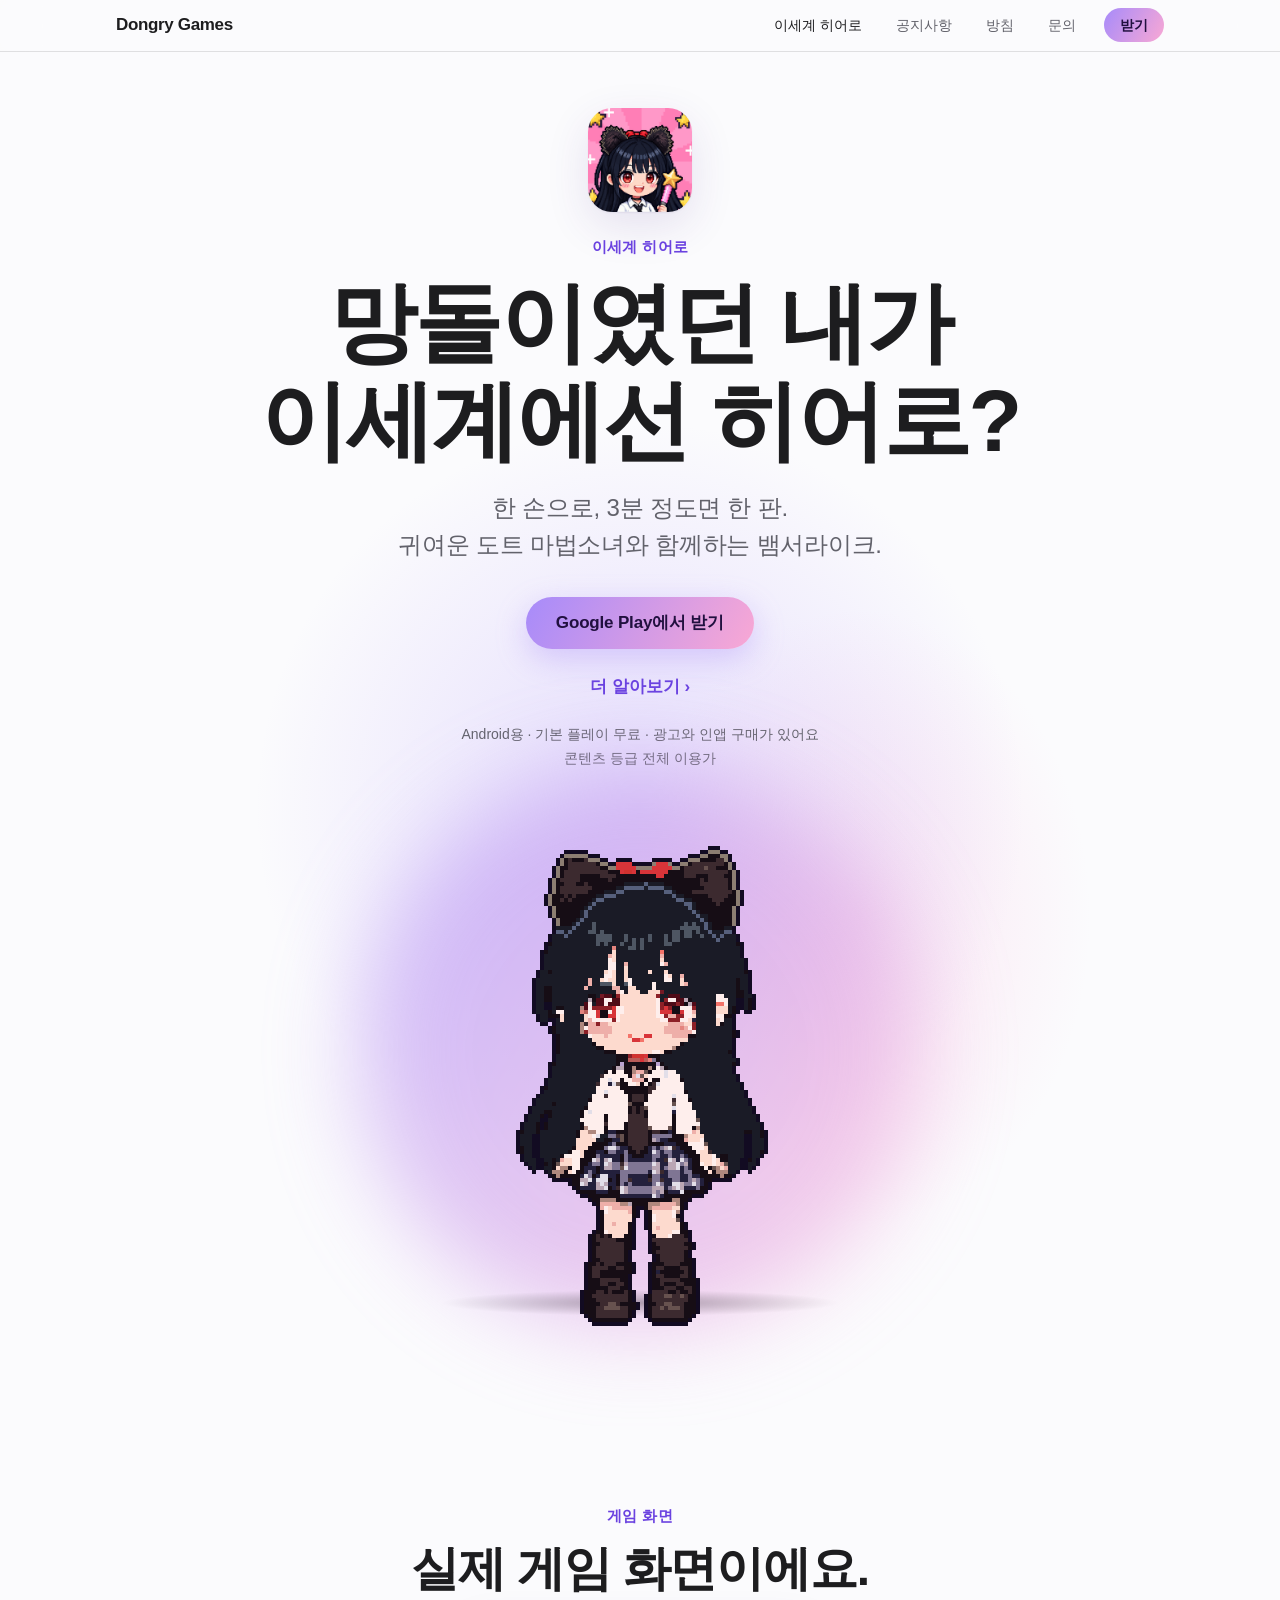
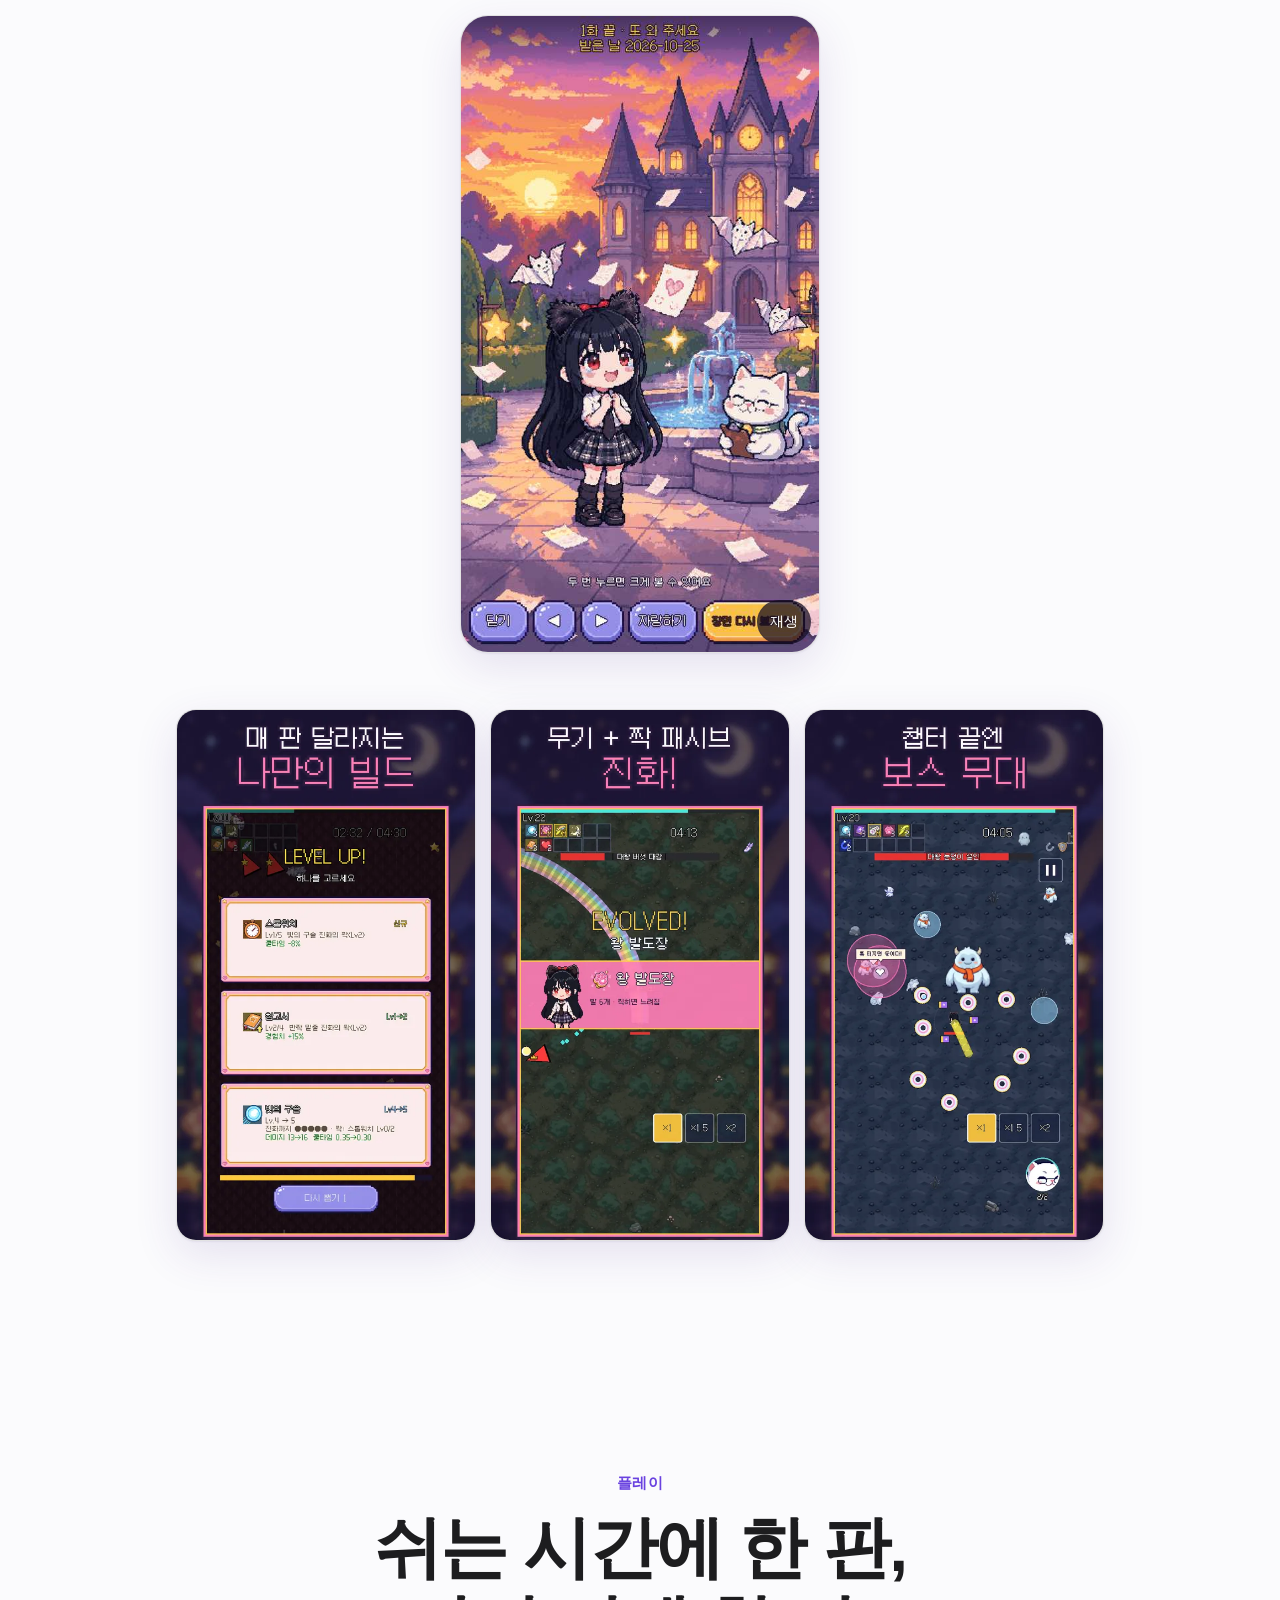
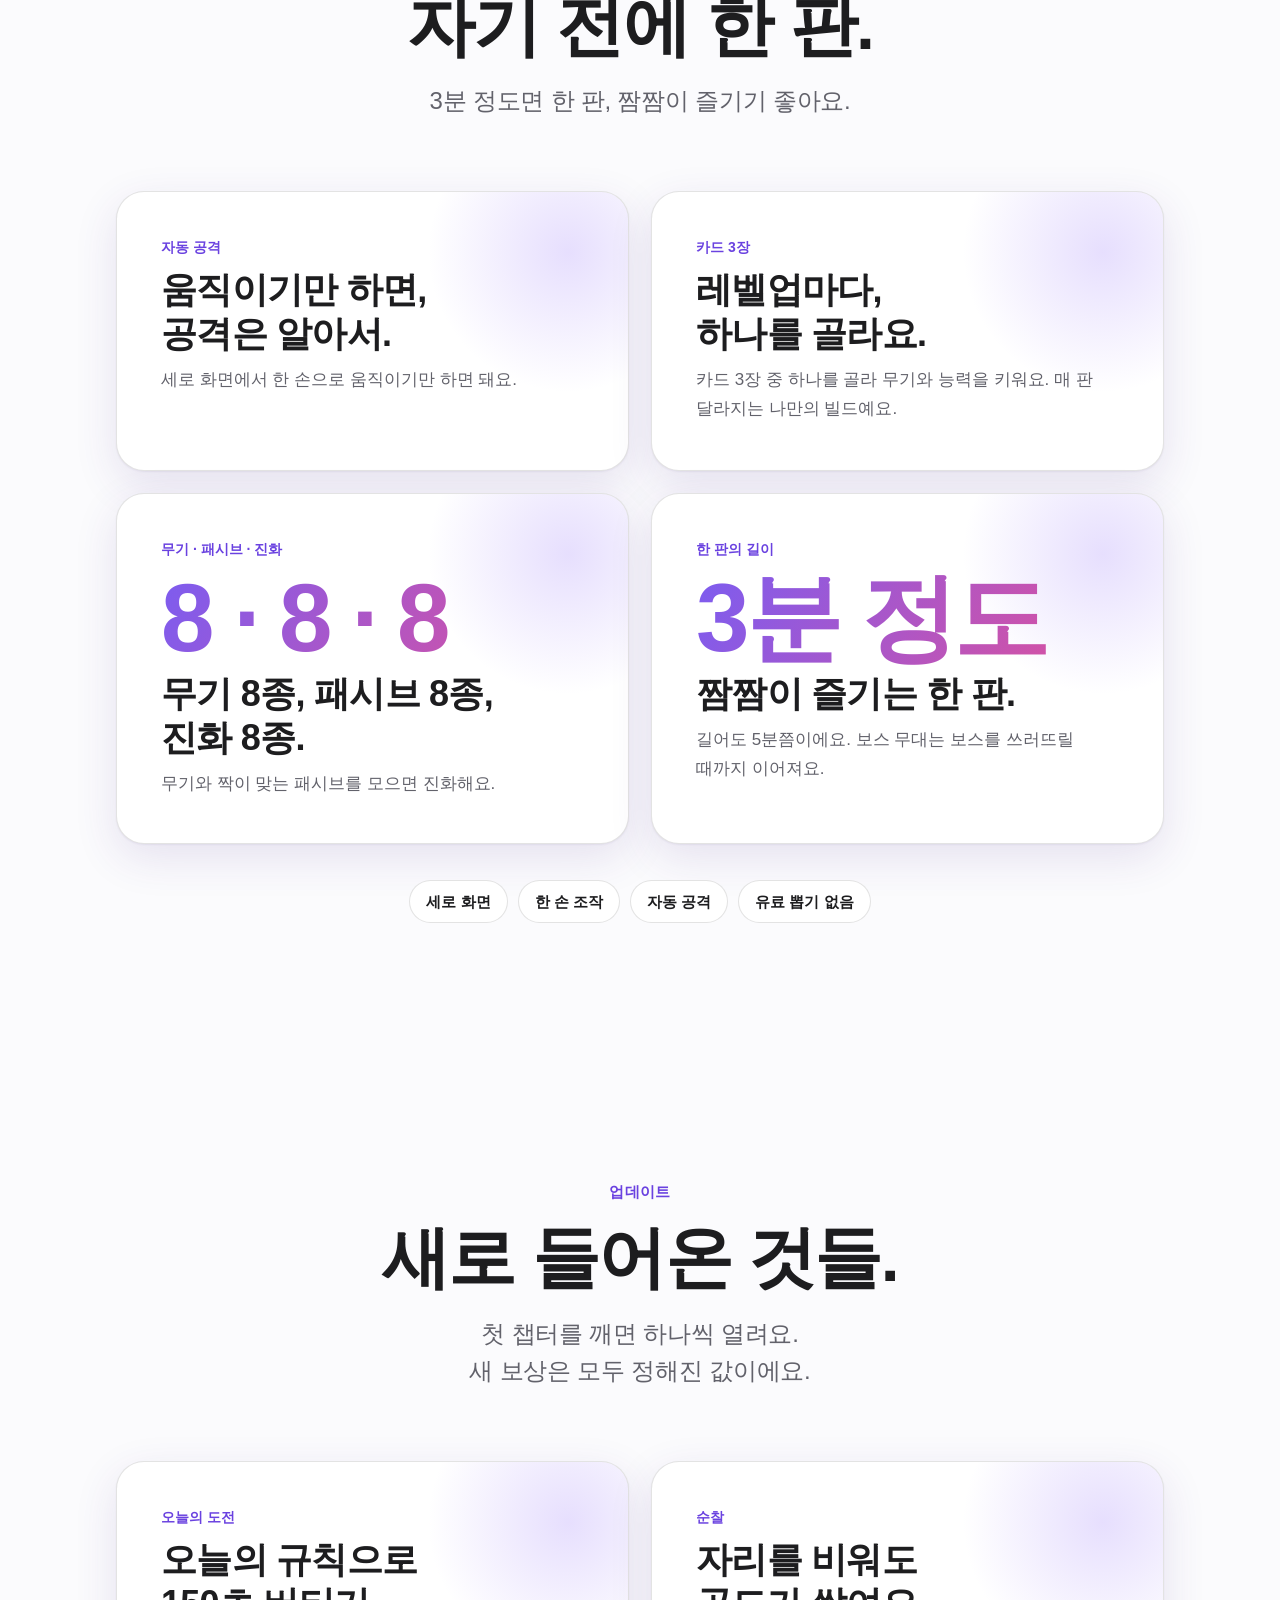
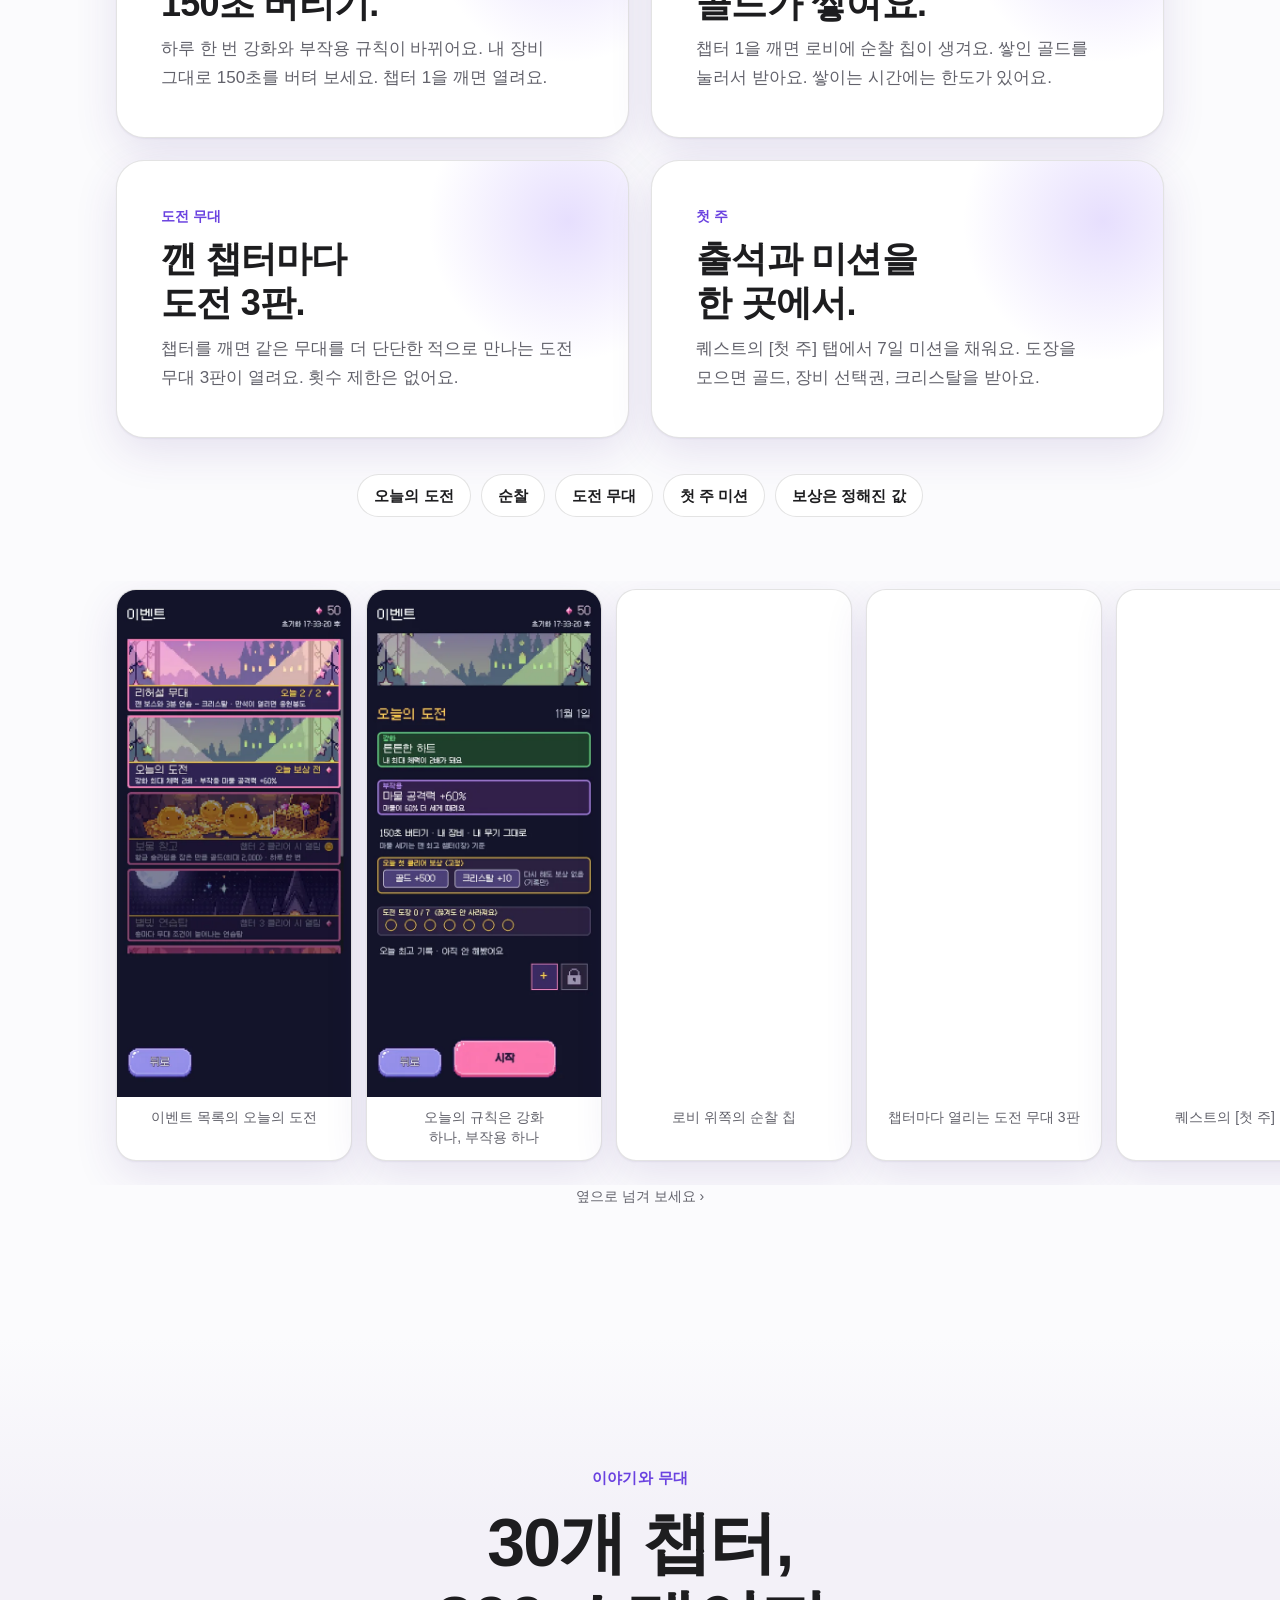
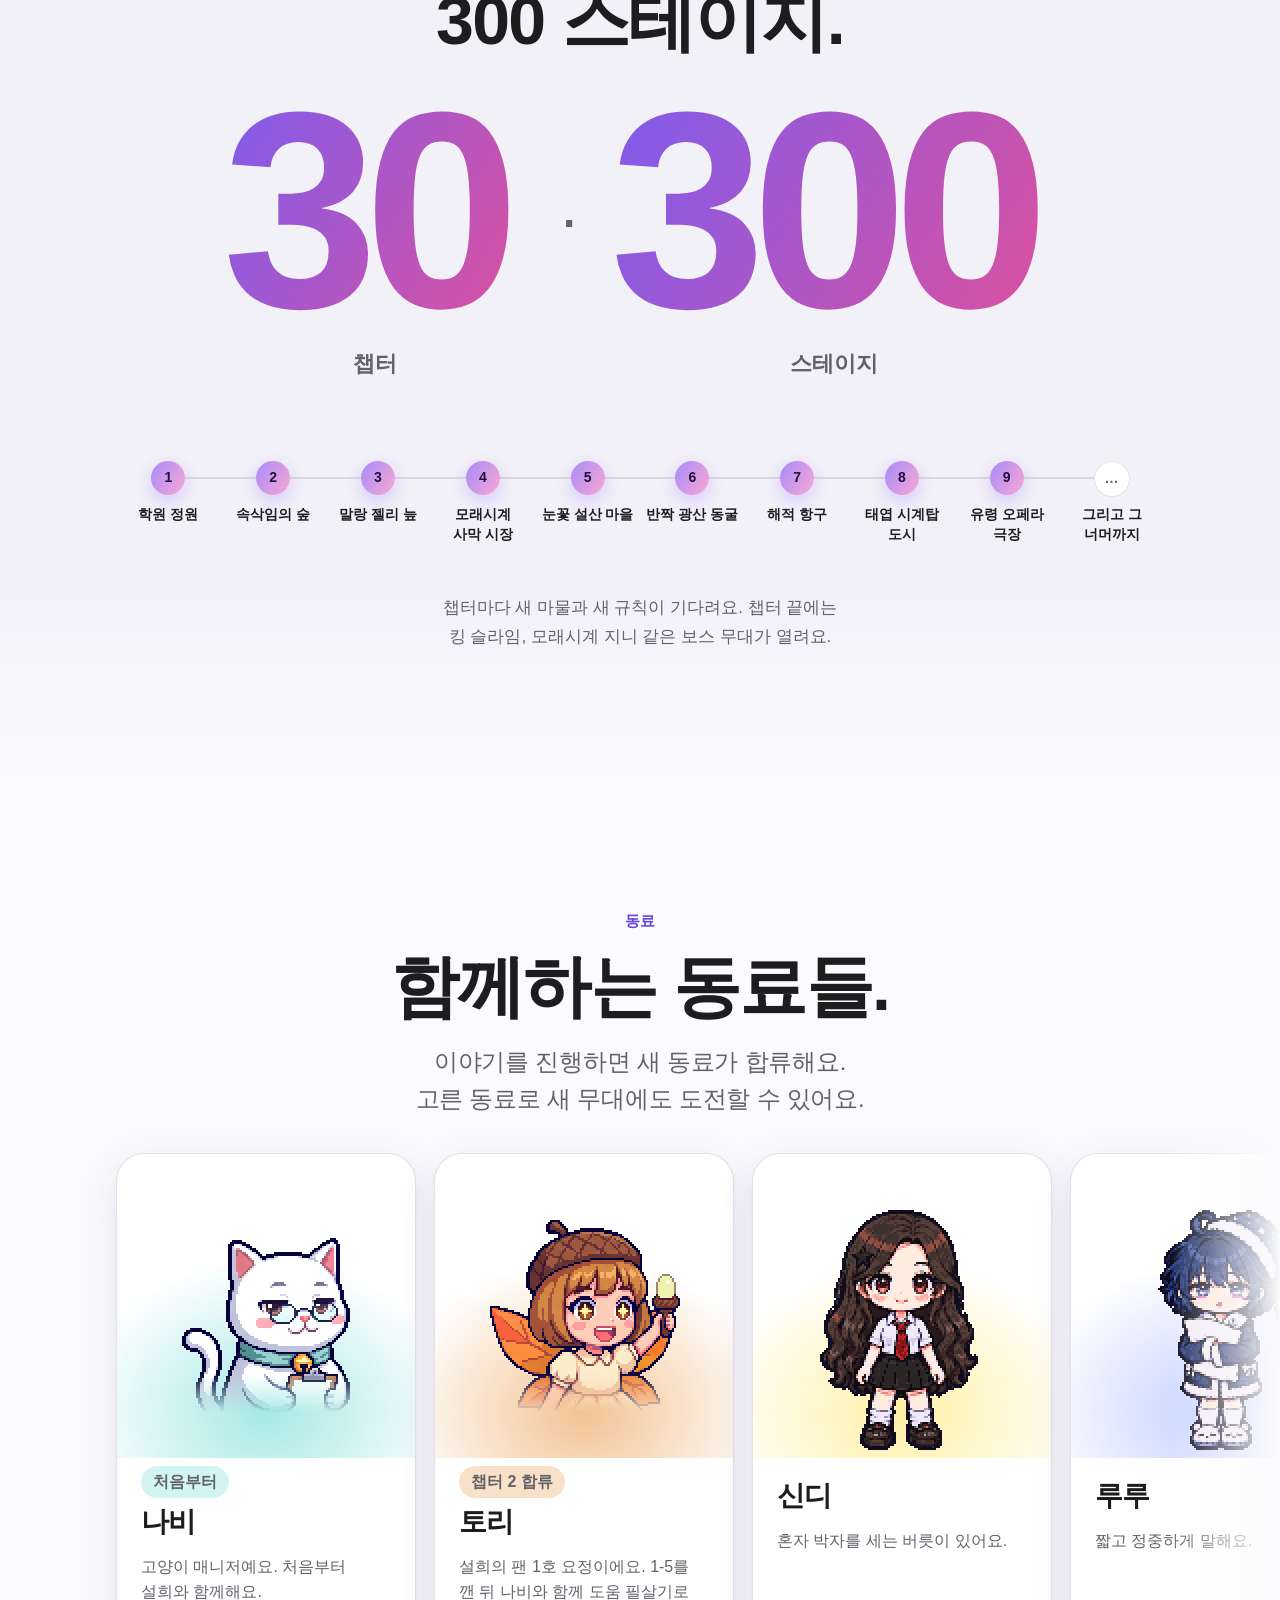
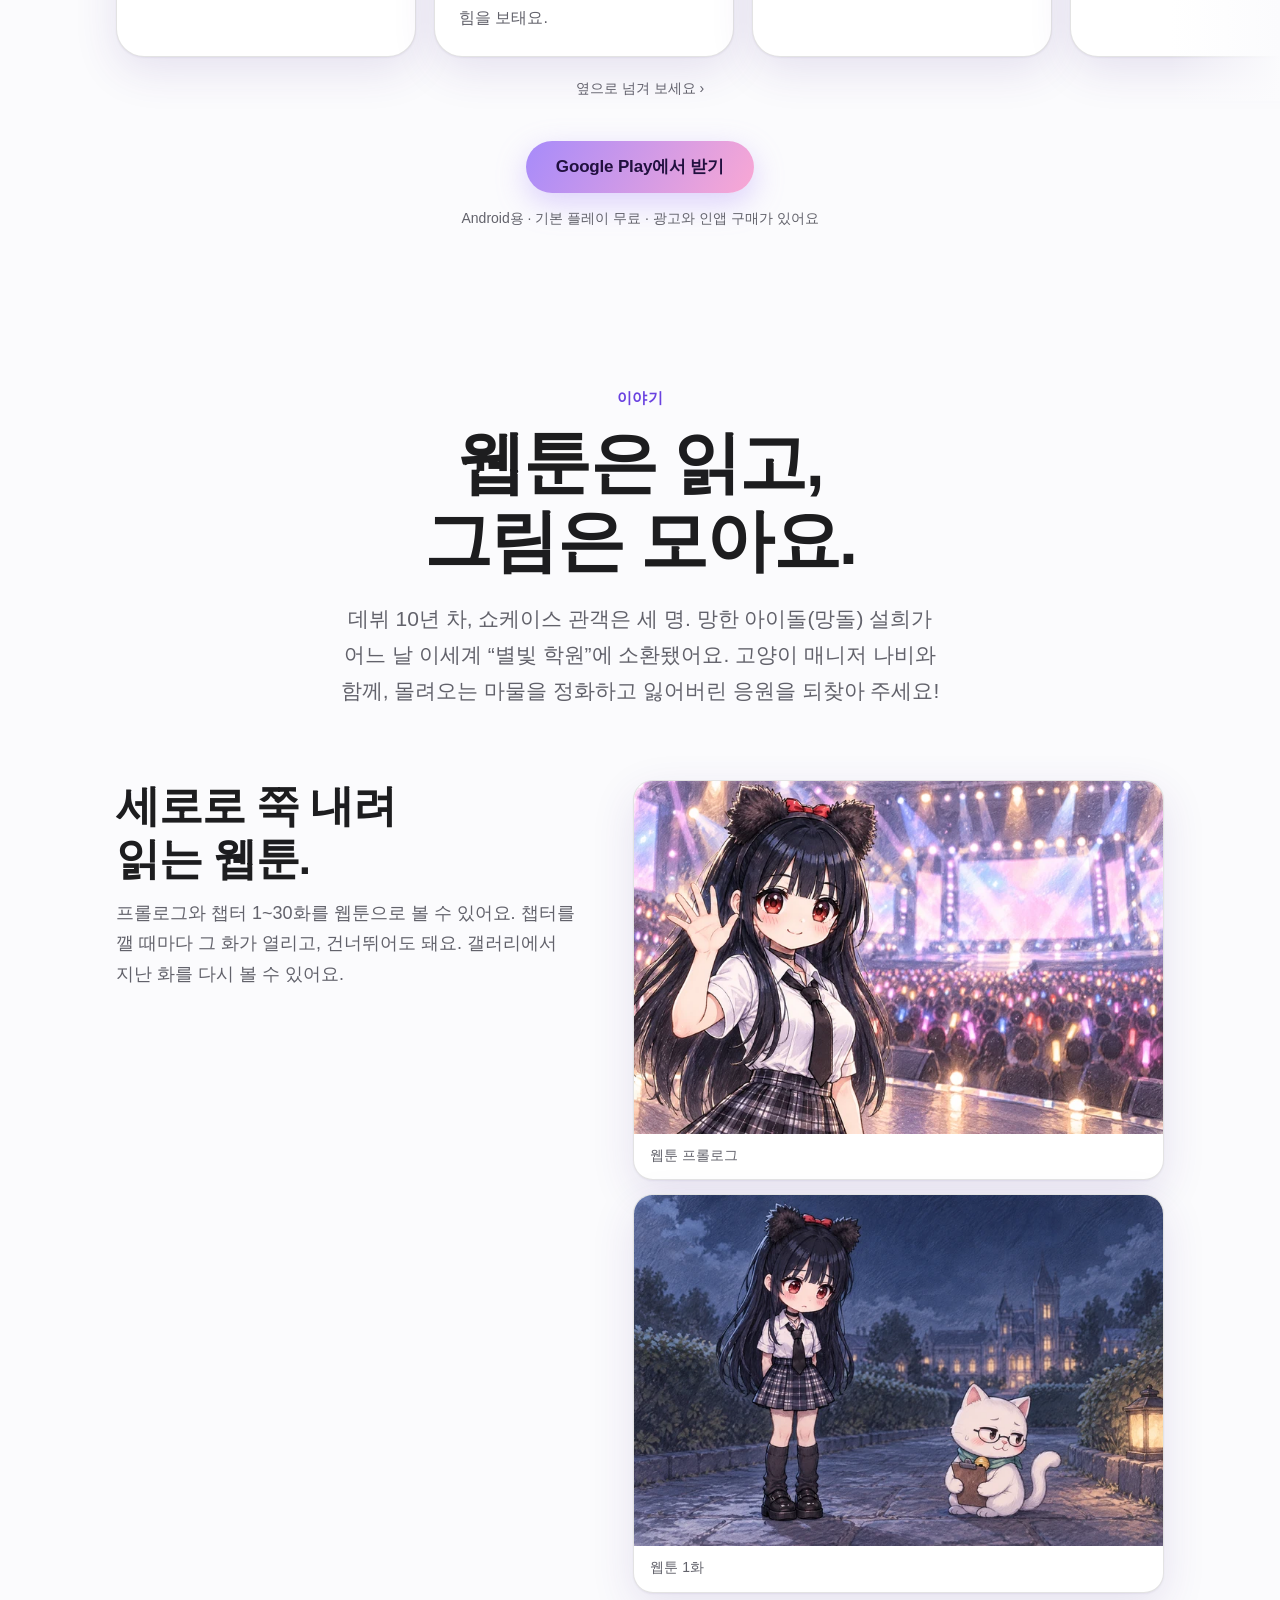
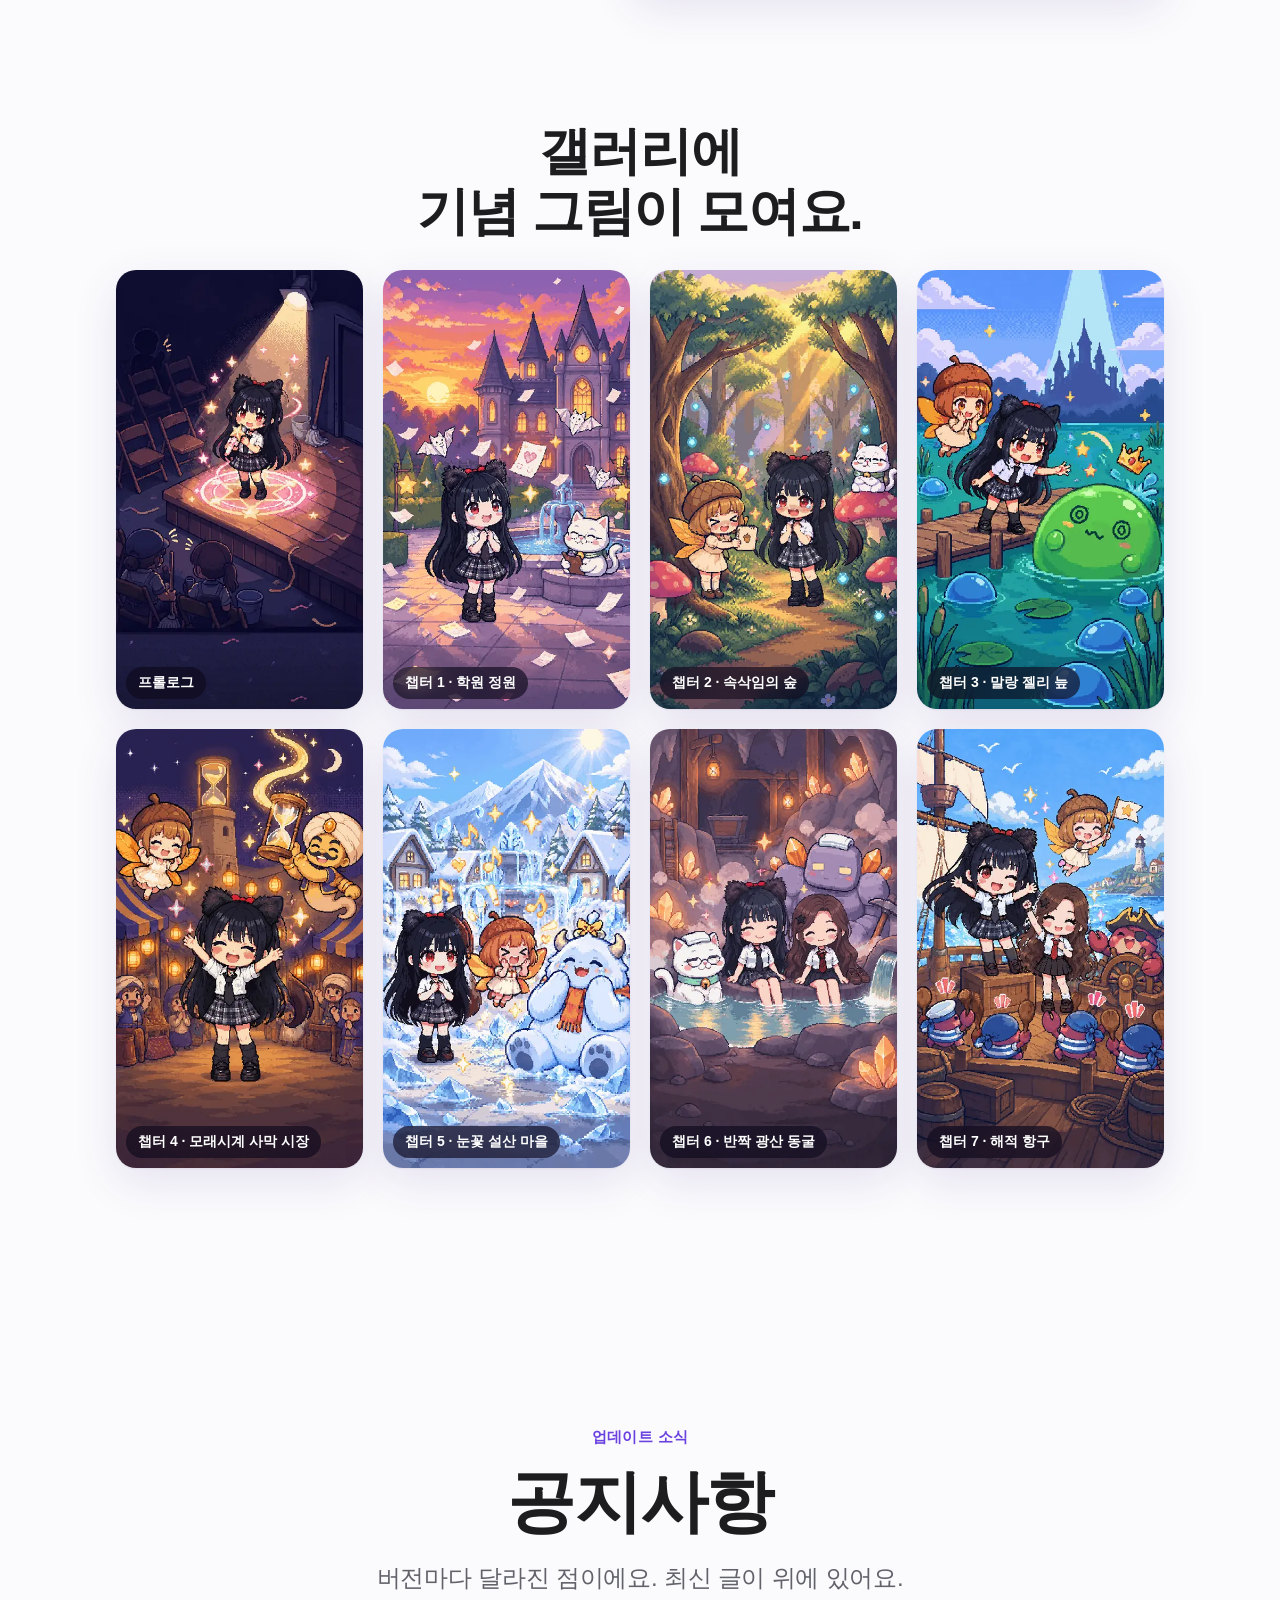
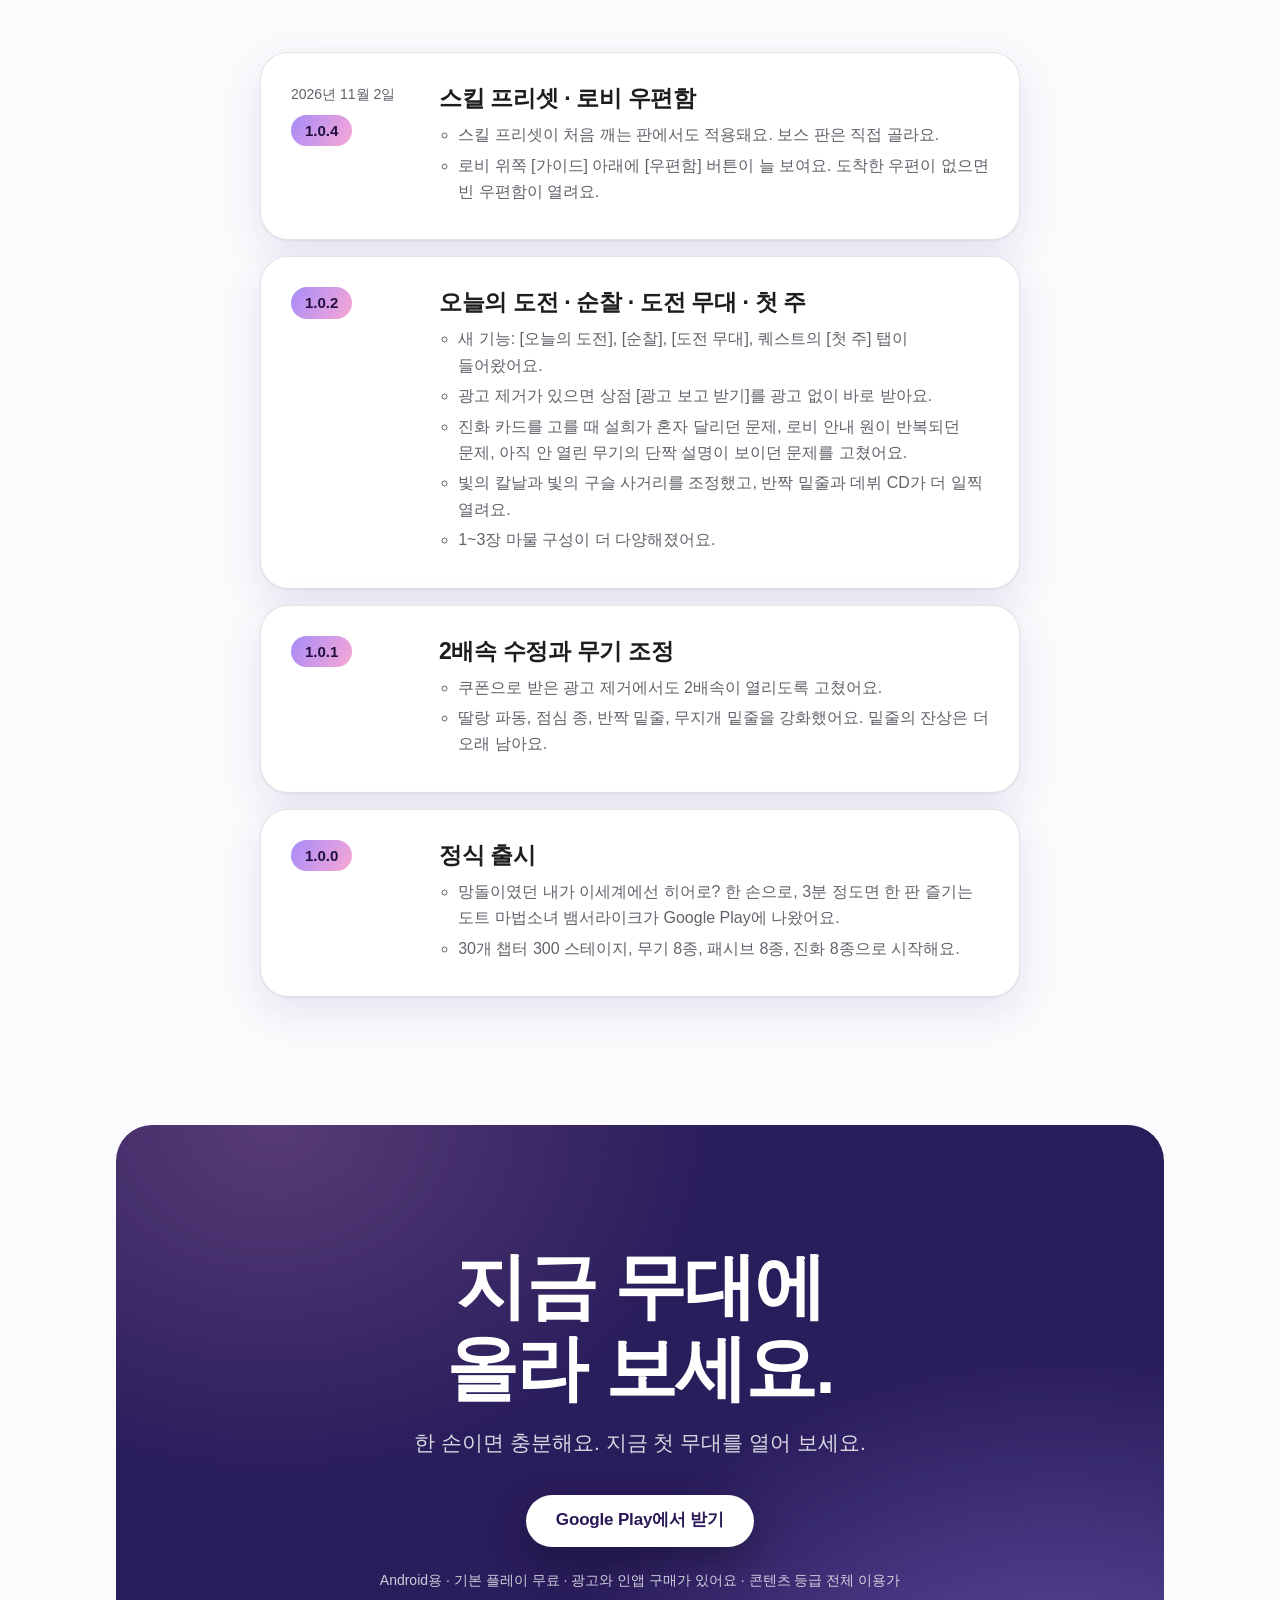
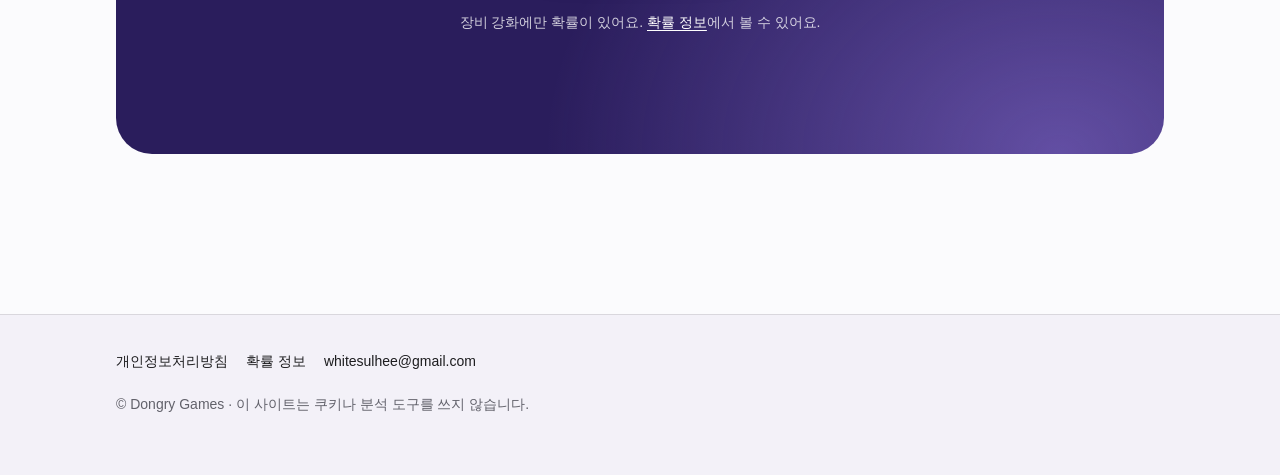
==== commit 6a009b72: "사이트 v2.4 - 접속 선물 배너·공지 삭제, 1.0.4 공지 추가 Co-Authored-By: Claude Sonnet 5.5 <noreply@anthropic.com>" ====
--- a/index.html
+++ b/index.html
@@ -62,26 +62,6 @@
 
   <!-- 1. 히어로 -->
   <section class="hero" aria-labelledby="hero-title">
-    <!-- 접속 선물 배너(1.0.3). 기본은 항상 보임(자바스크립트가 꺼져도 깨지지 않음).
-         data-from="YYYY-MM-DD": 이 날짜 0시(한국 시간) 전에는 숨김. 빈 값이면 처음부터 보임. 게시할 때 여기 날짜만 바꾸면 됩니다.
-         data-until="2026-11-30": 이 날짜 23:59:59(한국 시간)가 지나면 자바스크립트가 자동으로 숨김.
-         data-publish-after: 1.0.3 이 구글 심사를 통과해 스토어에 나간 뒤에 공개합니다(게시_절차_1_0_3.md). -->
-    <aside class="gift-banner" id="gift-banner" data-from="" data-until="2026-11-30" data-publish-after="1.0.3 구글 심사 통과 후" aria-label="접속 선물 안내">
-      <span class="gift-banner__tag">접속 선물</span>
-      <p class="gift-banner__txt">11월 30일까지 접속하면 광고 제거 선물 &middot; 로비 [우편함]에서 받아요</p>
-      <a class="gift-banner__more" href="#notice">자세히 보기</a>
-    </aside>
-    <script>
-    /* 접속 선물 배너 표시 기간(한국 시간). 시계는 방문자 기기 시계를 따릅니다. */
-    (function () {
-      var b = document.getElementById('gift-banner'); if (!b) return;
-      function ms(s, t) { return /^\d{4}-\d{2}-\d{2}$/.test(s || '') ? Date.parse(s + t + '+09:00') : NaN; }
-      var now = Date.now(), from = ms(b.getAttribute('data-from'), 'T00:00:00'), until = ms(b.getAttribute('data-until'), 'T23:59:59');
-      var over = !isNaN(until) && now > until;
-      if ((!isNaN(from) && now < from) || over) b.hidden = true;
-      if (over) document.documentElement.className += ' gift-over';
-    })();
-    </script>
     <img class="hero__icon" src="assets/img/app-icon.png" width="256" height="256" alt="이세계 히어로 앱 아이콘">
     <p class="eyebrow">이세계 히어로</p>
     <h1 class="display" id="hero-title">망돌이였던 내가<br>이세계에선 히어로?</h1>
@@ -216,7 +196,6 @@
       <figure class="shot"><img src="assets/img/screens/feat_patrol_lobby.webp" width="450" height="975" loading="lazy" decoding="async" alt="게임 화면: 로비 위쪽의 순찰 칩에 쌓인 골드가 보이고, 아래로 설희와 메뉴 버튼이 있어요."><figcaption>로비 위쪽의 순찰 칩</figcaption></figure>
       <figure class="shot"><img src="assets/img/screens/feat_challenge_list.webp" width="498" height="1080" loading="lazy" decoding="async" alt="게임 화면: 챕터 1의 도전 무대 목록. 도전 1-1은 열려 있고 1-2와 1-3은 잠겨 있어요."><figcaption>챕터마다 열리는 도전 무대 3판</figcaption></figure>
       <figure class="shot"><img src="assets/img/screens/feat_firstweek_tab.webp" width="498" height="1080" loading="lazy" decoding="async" alt="게임 화면: 퀘스트의 첫 주 탭. 7일 출석 칸과 일차별 미션, 도장 상자 3개가 보여요."><figcaption>퀘스트의 [첫 주] 탭</figcaption></figure>
-      <figure class="shot"><img src="assets/img/screens/feat_mailbox_gift.webp" width="450" height="975" loading="lazy" decoding="async" alt="게임 화면: 로비 우편함에 접속 선물이 도착했고, 받기 버튼을 누르면 바로 적용된다는 안내가 있어요."><figcaption>로비 [우편함]의 접속 선물</figcaption></figure>
     </div>
     <p class="screens__note" aria-hidden="true">옆으로 넘겨 보세요 &rsaquo;</p>
   </section>
@@ -354,16 +333,14 @@
         <p class="lead">버전마다 달라진 점이에요. 최신 글이 위에 있어요.</p>
       </div>
       <ol class="notice-list" aria-label="공지사항 목록, 최신 글이 위">
-        <li class="notice-item reveal" id="notice-1-0-3" data-version="1.0.3" data-date="2026-11-01" data-publish-after="1.0.3 구글 심사 통과 후">
-          <div class="notice-meta"><time class="notice-date" hidden></time><span class="notice-ver"><span class="sr-only">버전 </span>1.0.3</span></div>
+        <li class="notice-item reveal" id="notice-1-0-4" data-version="1.0.4" data-date="2026-11-02">
+          <div class="notice-meta"><time class="notice-date" hidden></time><span class="notice-ver"><span class="sr-only">버전 </span>1.0.4</span></div>
           <div class="notice-body">
-            <h3>11월 30일까지 접속하면 광고 제거 선물</h3>
+            <h3>스킬 프리셋 · 로비 우편함</h3>
             <ul>
-              <li>1.0.3으로 업데이트하고 11월 30일(한국 시간 23:59)까지 로비에 들어오면 [우편함]에 광고 제거 선물이 도착해요.</li>
-              <li>[받기]를 누르면 광고 제거가 영구로 적용돼요. 받는 기한은 따로 없어요.</li>
-              <li>이미 광고 제거가 있으면 선물은 도착하지 않아요.</li>
+              <li>스킬 프리셋이 처음 깨는 판에서도 적용돼요. 보스 판은 직접 골라요.</li>
+              <li>로비 위쪽 [가이드] 아래에 [우편함] 버튼이 늘 보여요. 도착한 우편이 없으면 빈 우편함이 열려요.</li>
             </ul>
-            <p class="gift-ended">선물이 도착하는 기간은 끝났어요. 이미 도착한 선물은 우편함에서 받을 수 있어요.</p>
           </div>
         </li>
         <li class="notice-item reveal" id="notice-1-0-2" data-version="1.0.2" data-date="" data-publish-after="1.0.3 구글 심사 통과 후">
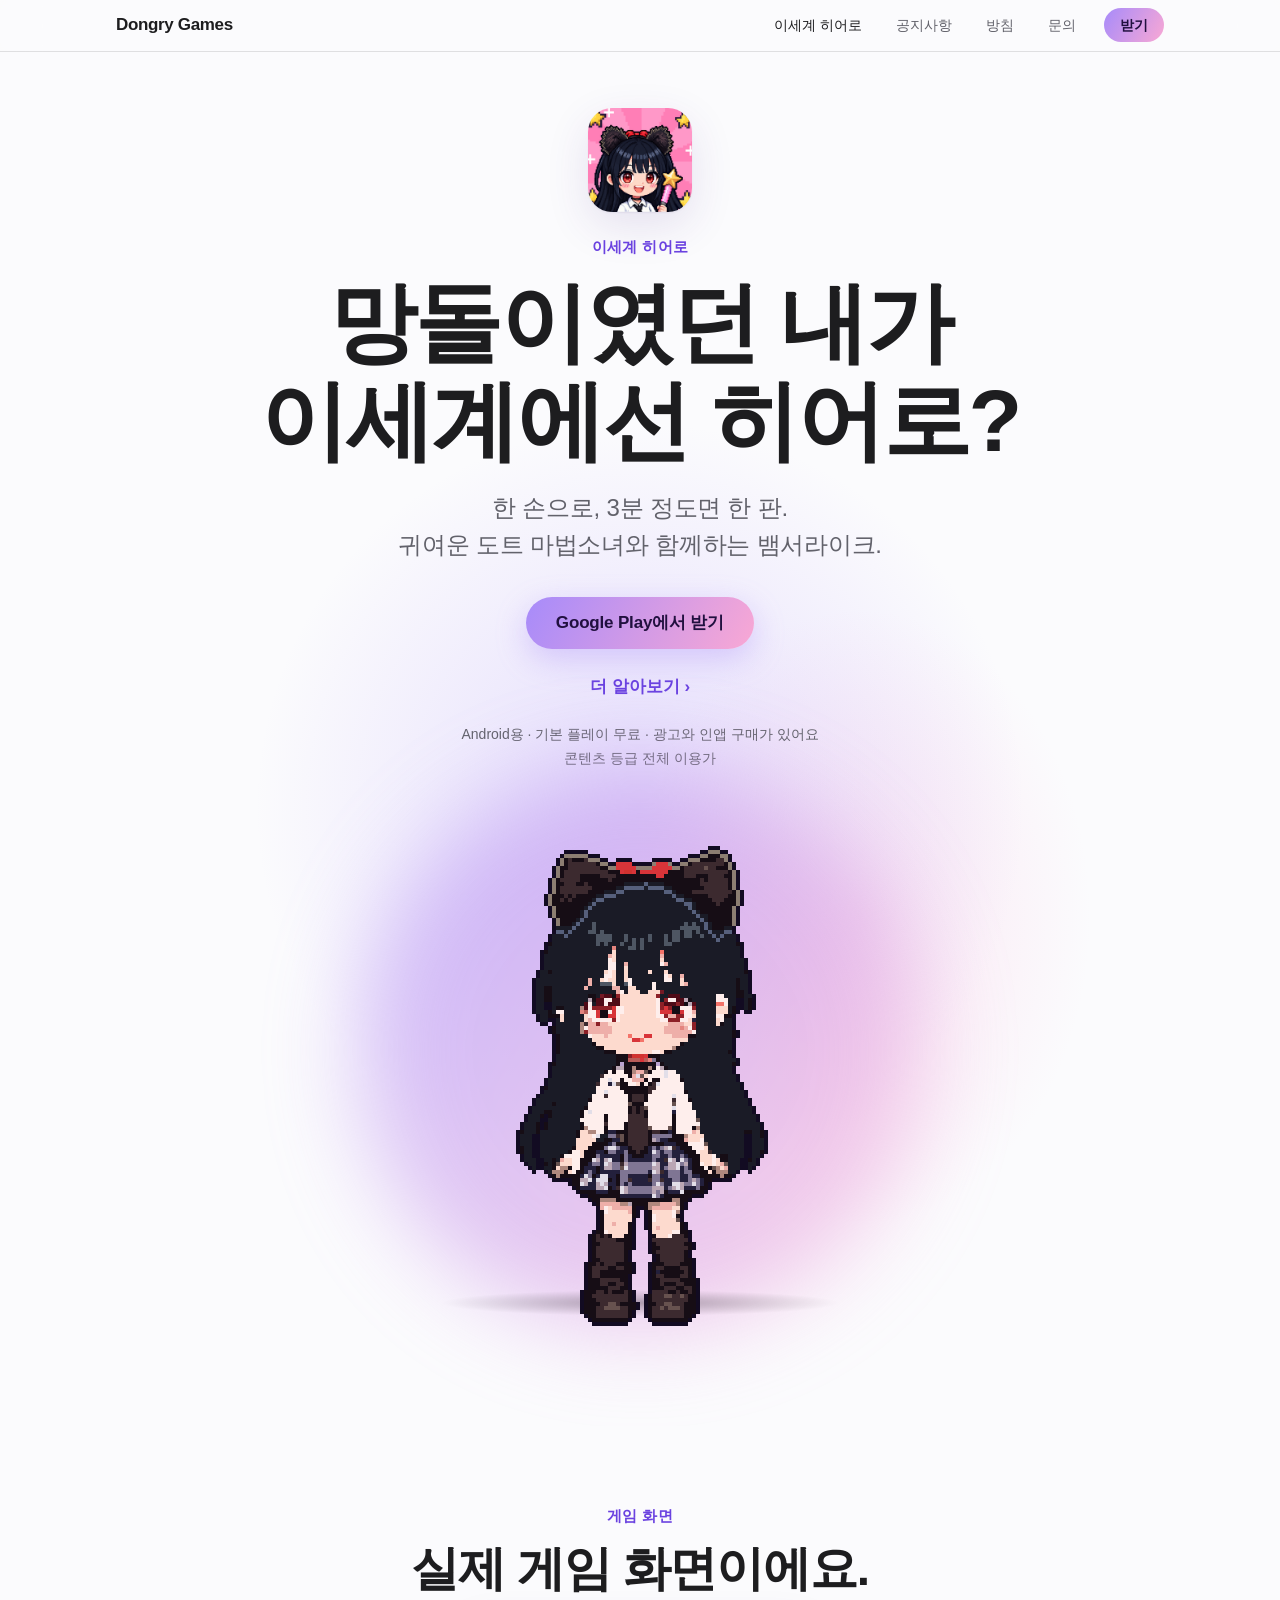
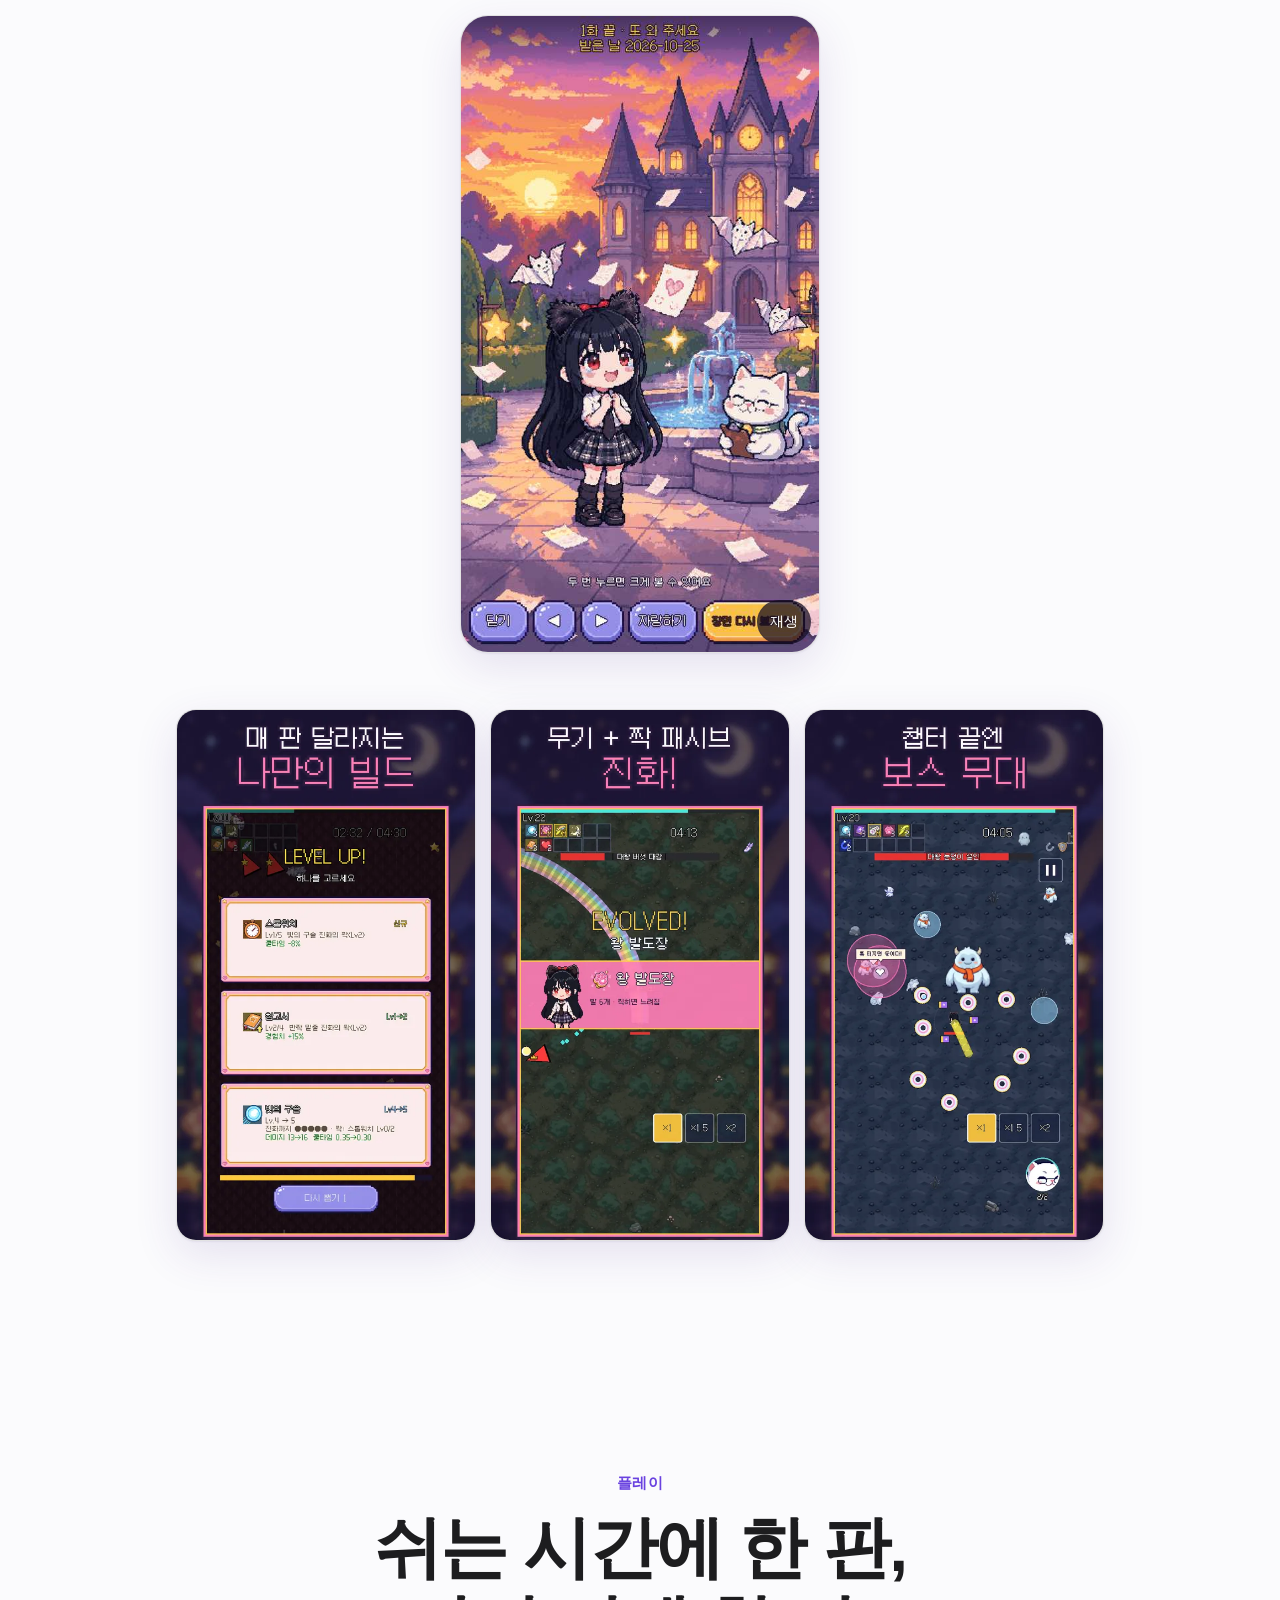
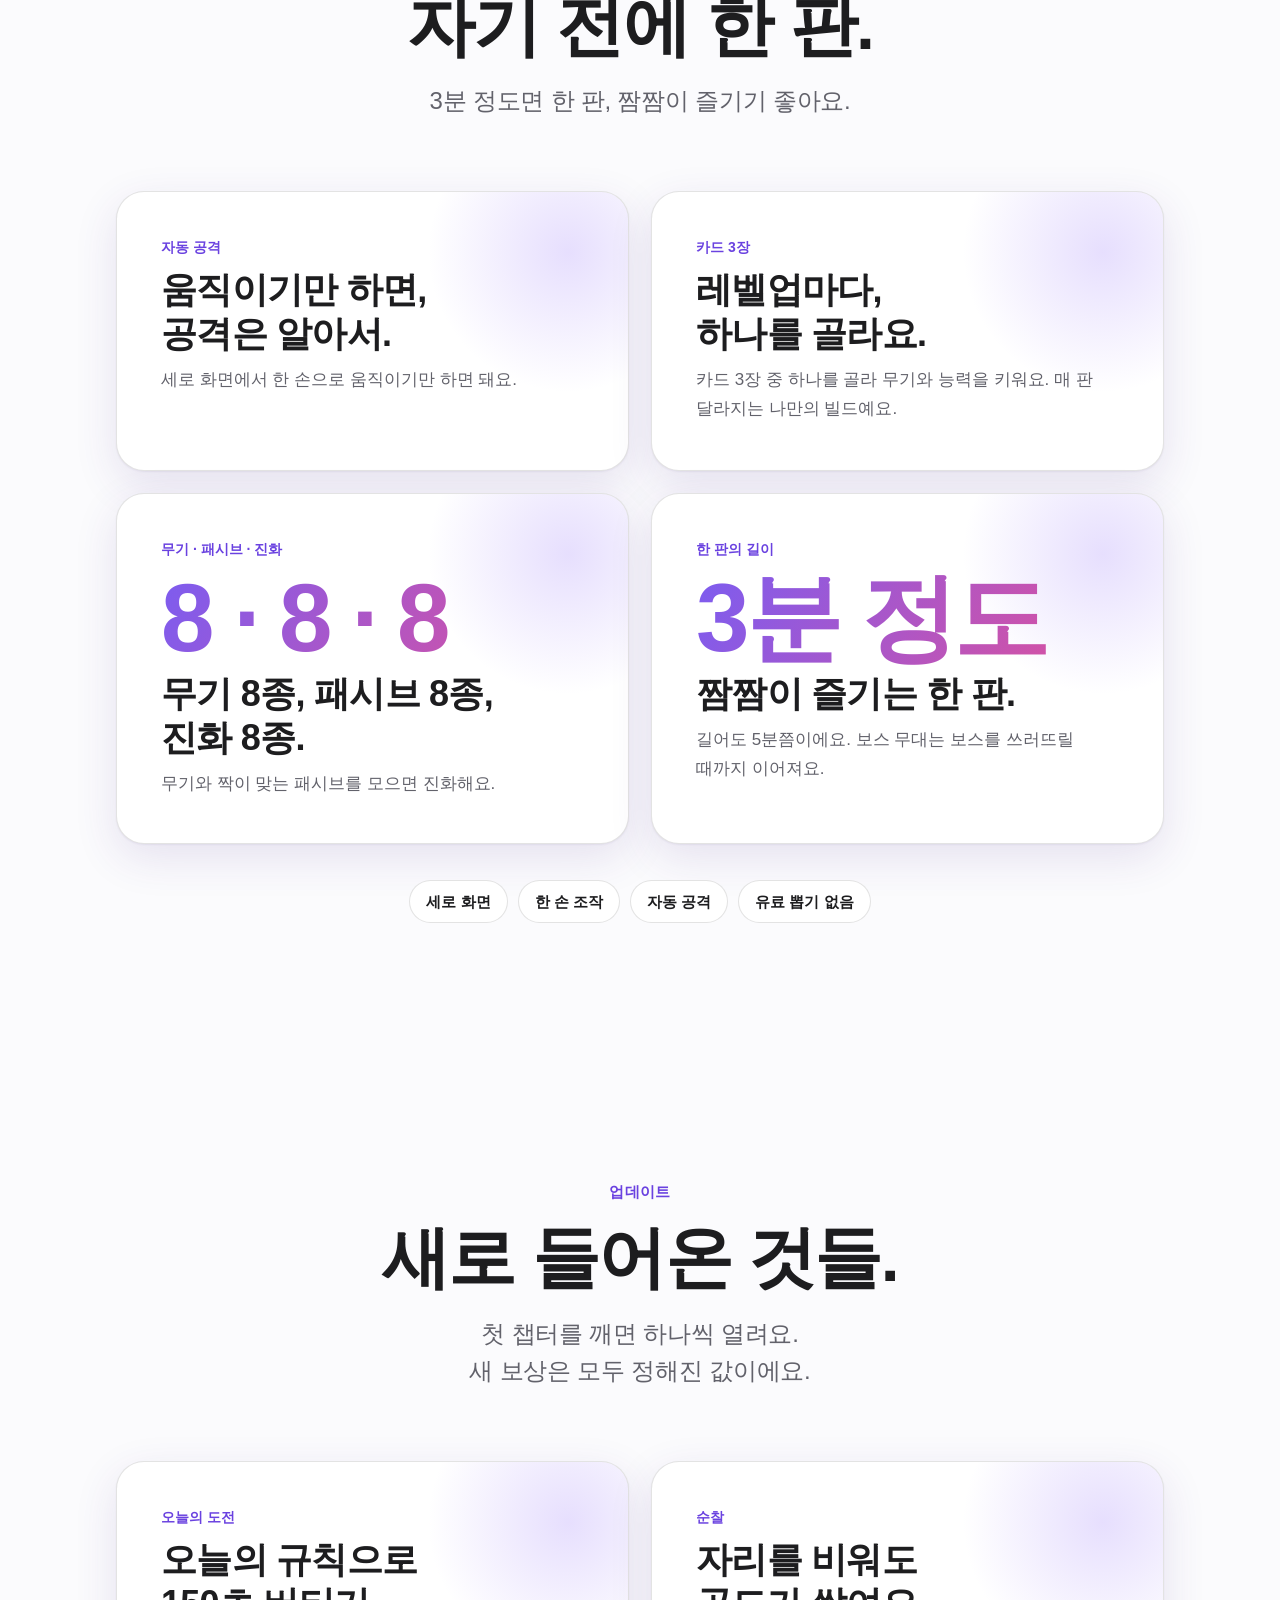
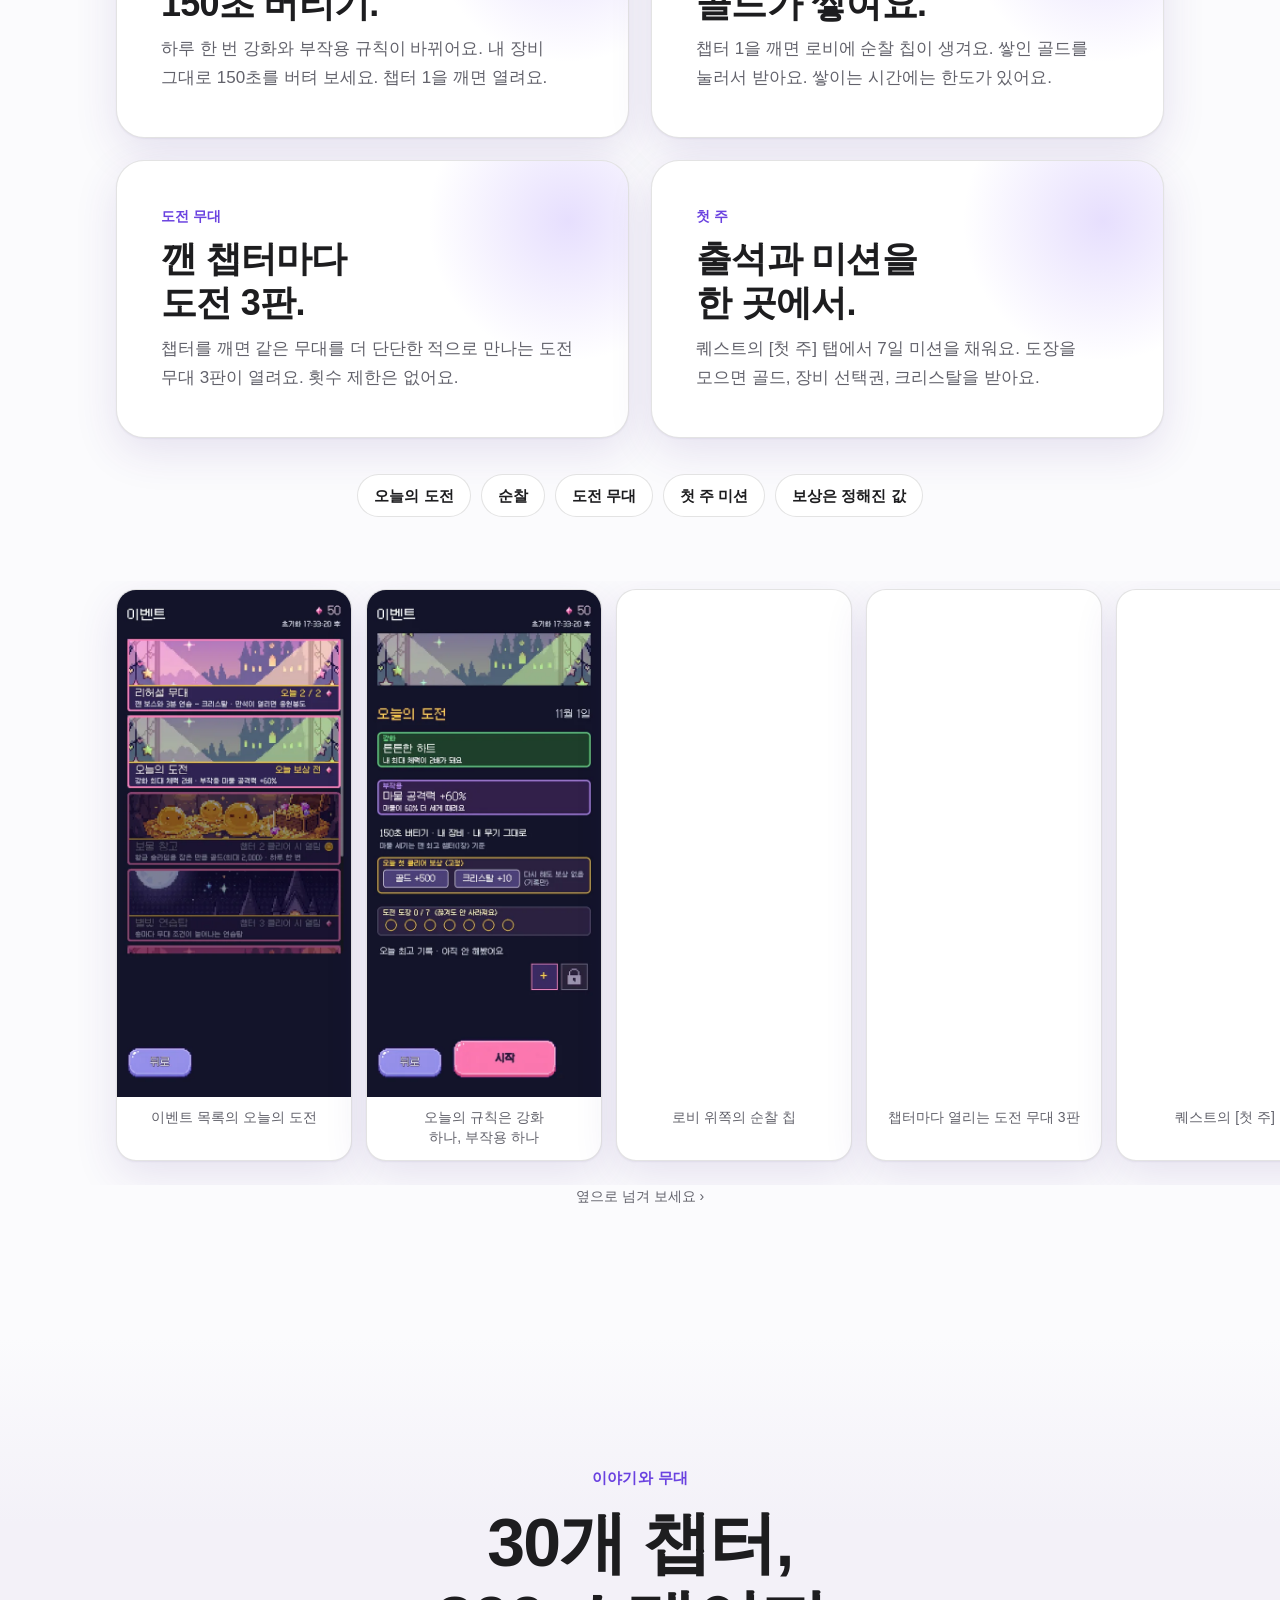
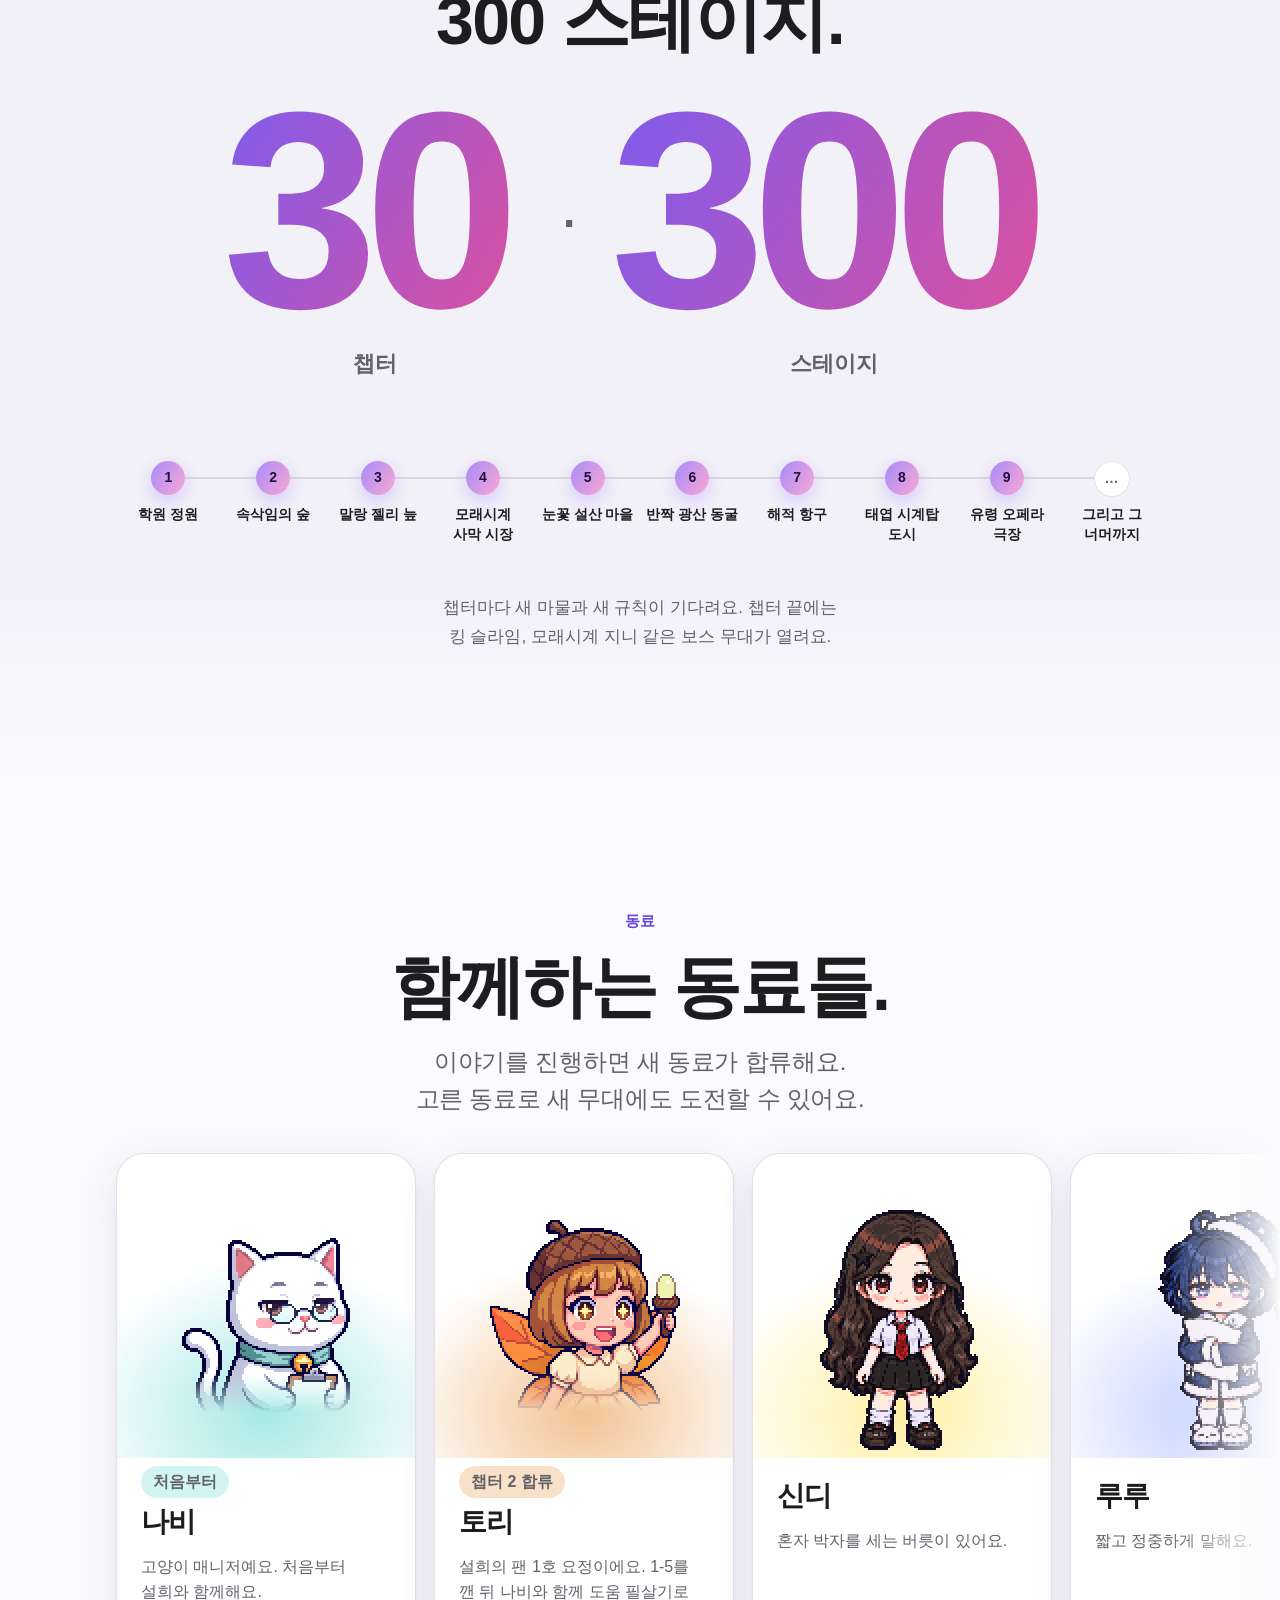
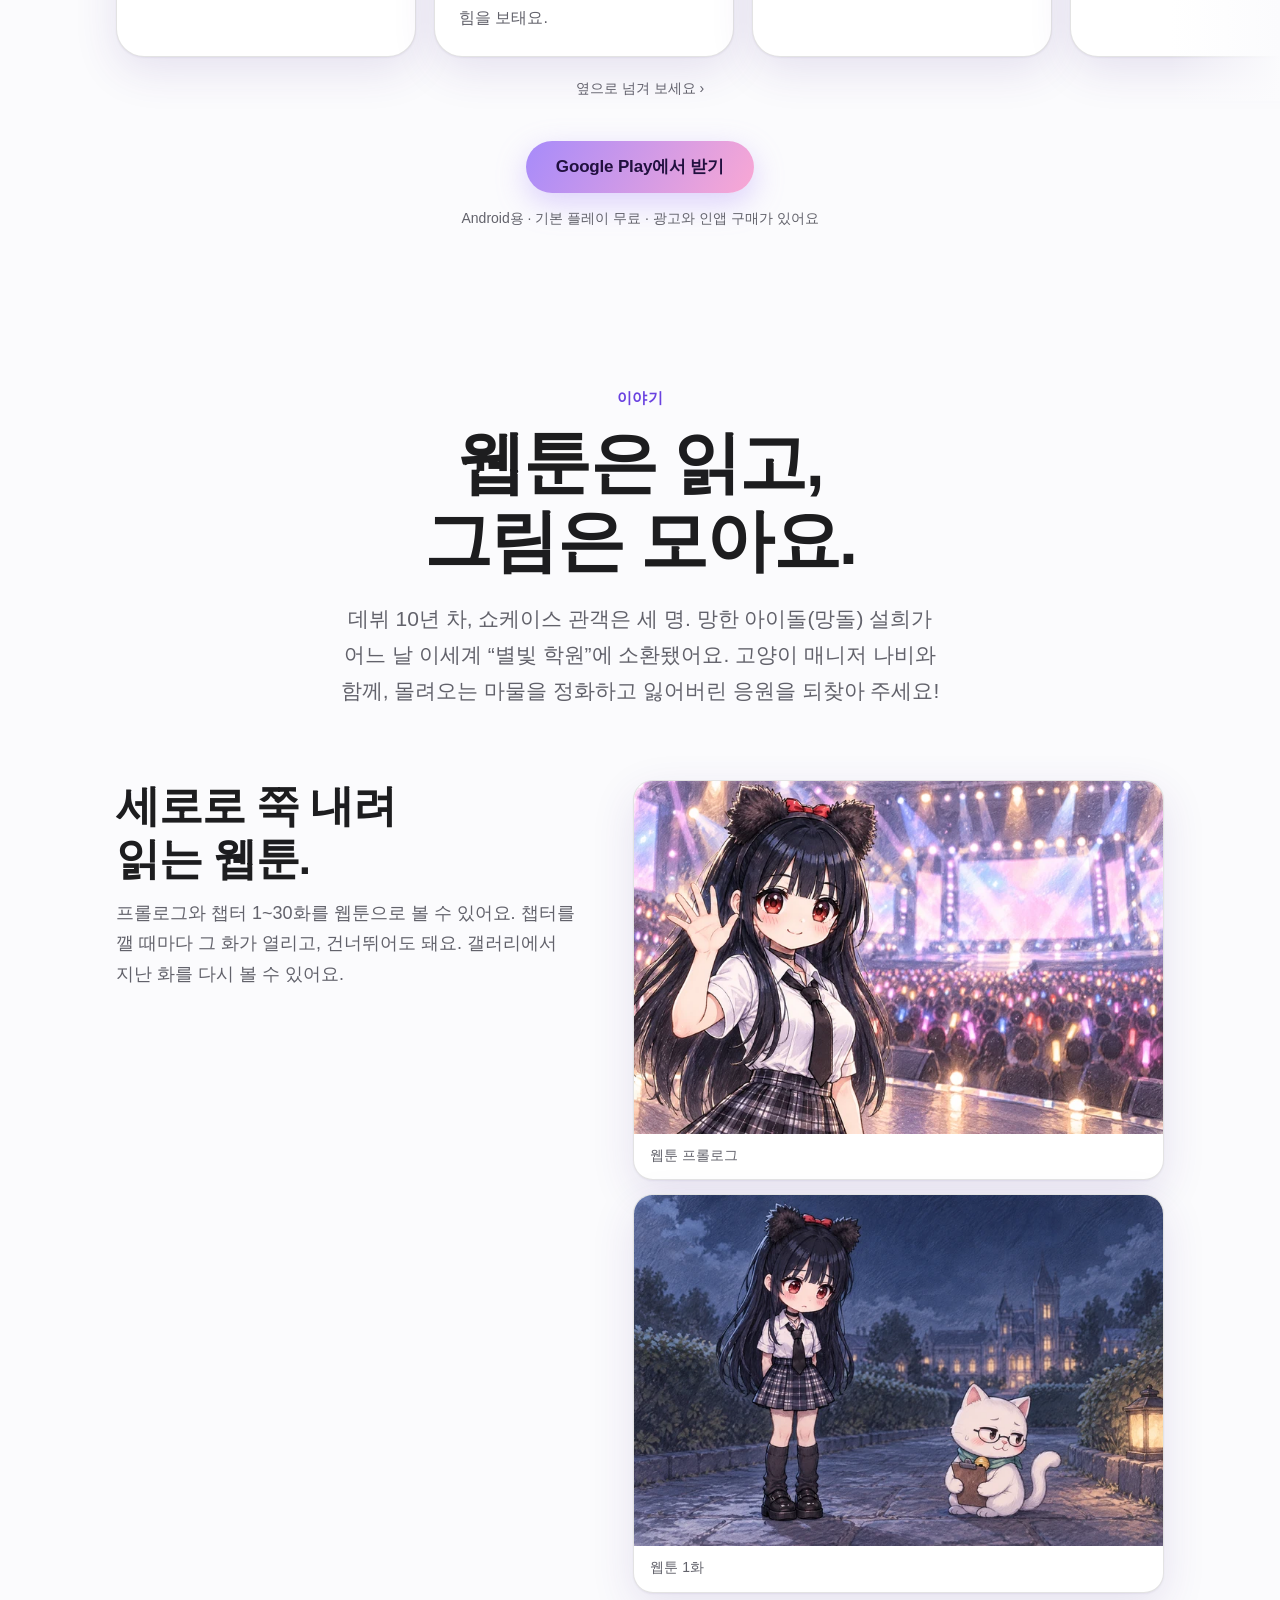
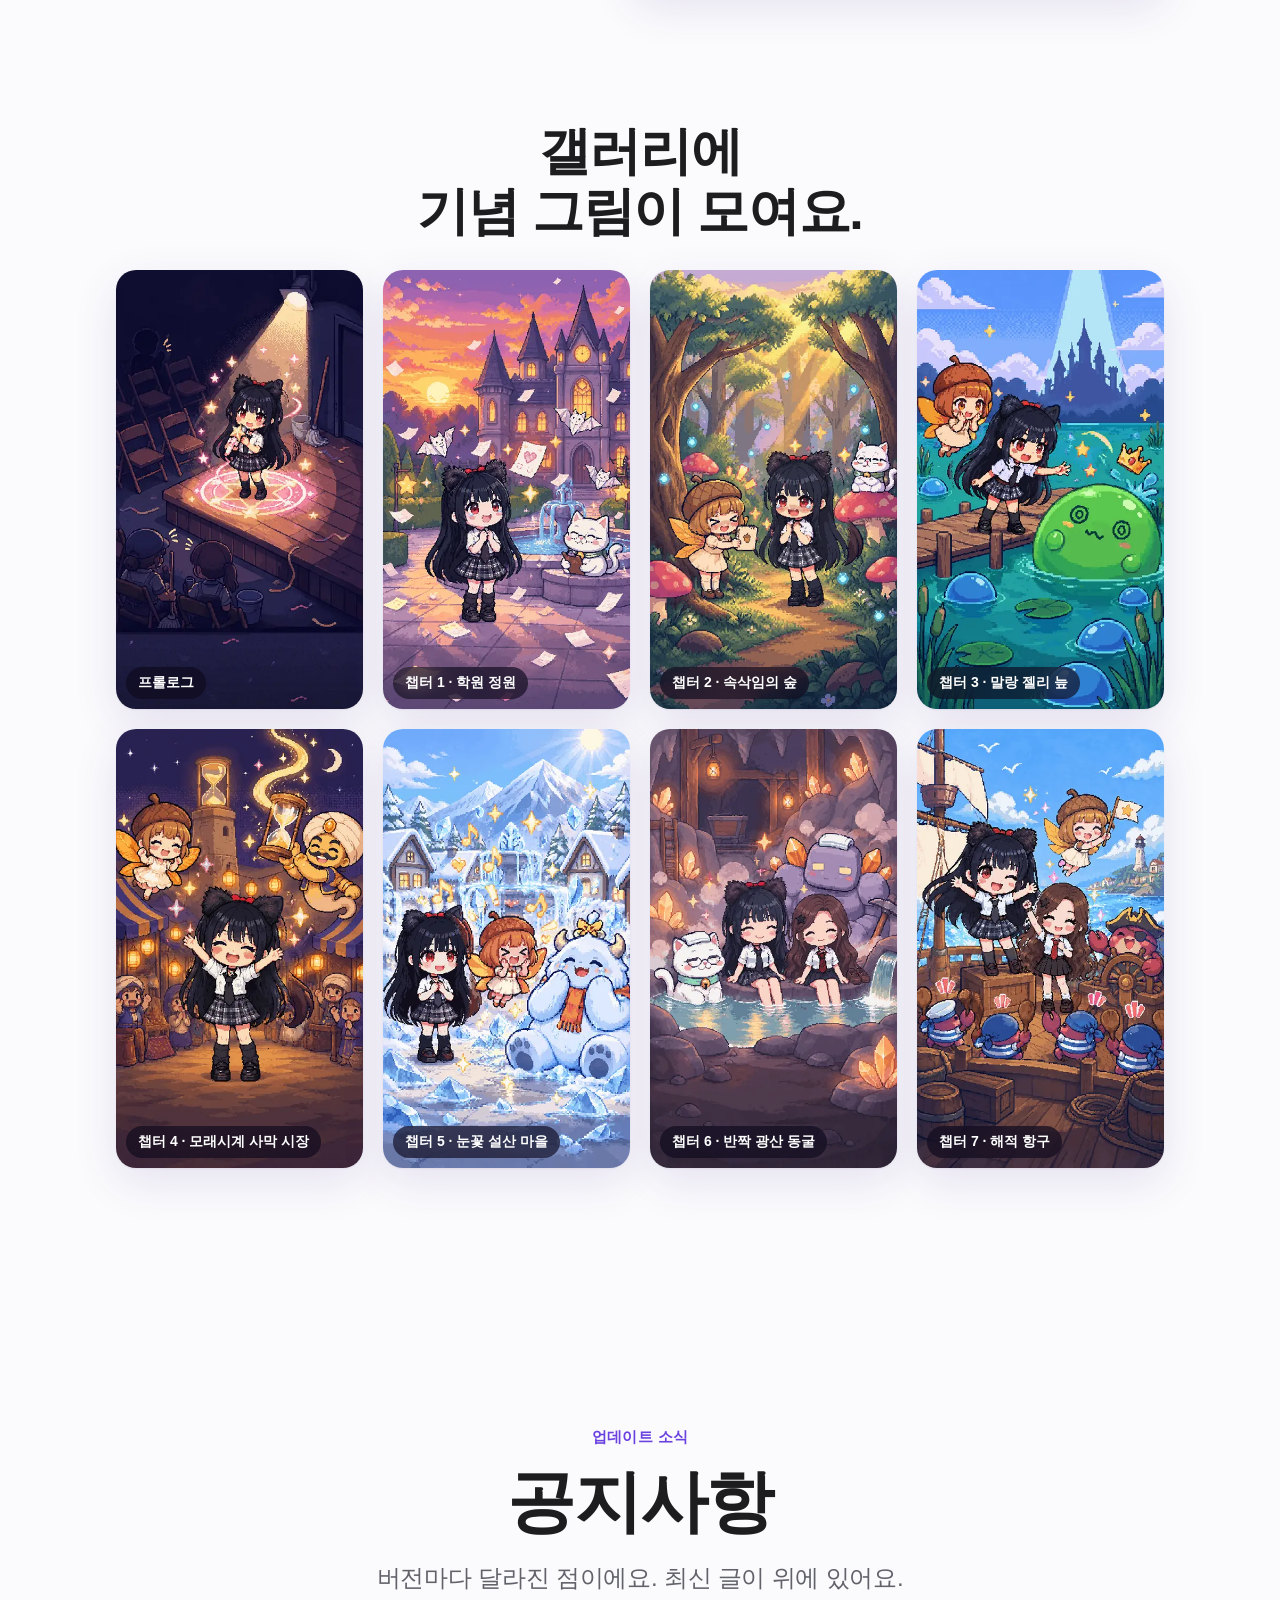
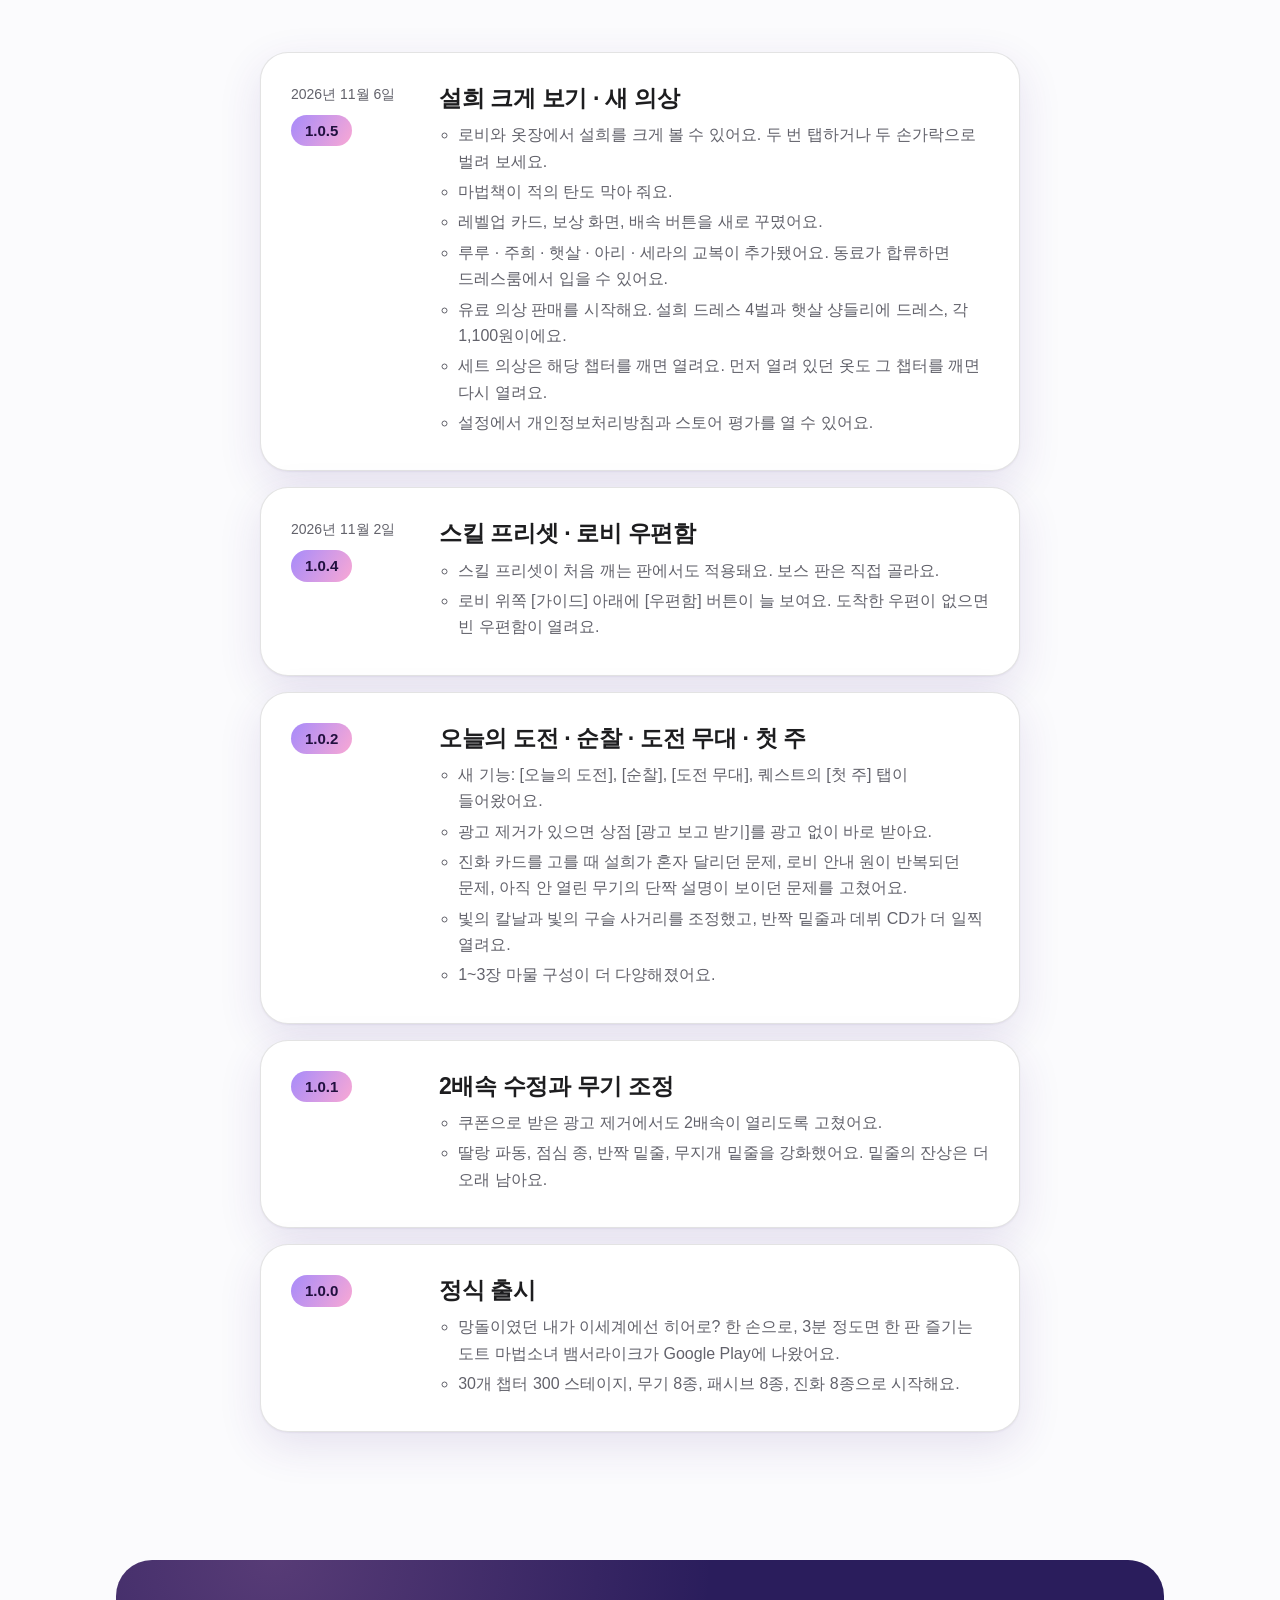
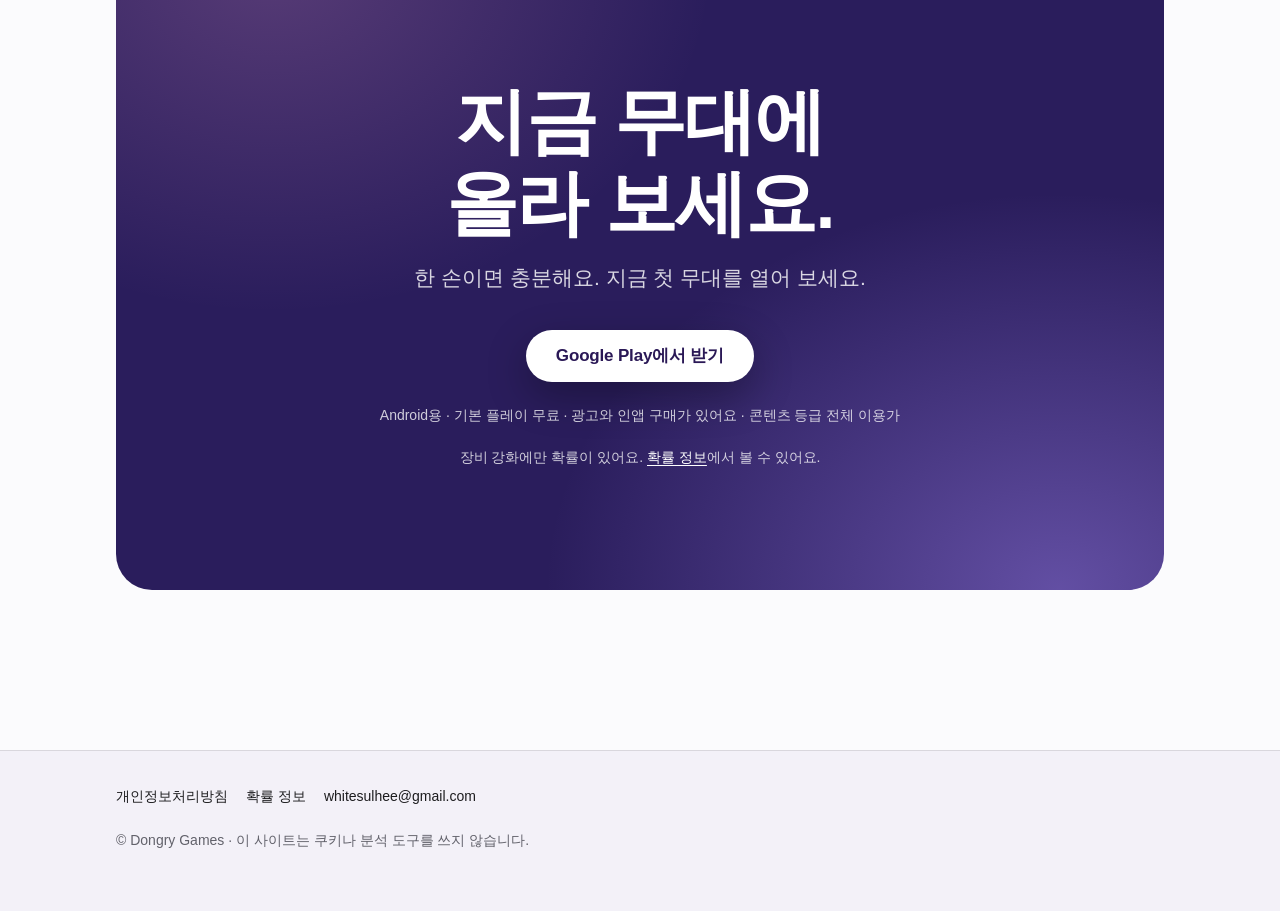
==== commit e4d23744: "공지사항: 1.0.5 업데이트 소식 추가 (11-06 출시) Co-Authored-By: Claude Opus 5.5 <noreply@anthropic.com>" ====
--- a/index.html
+++ b/index.html
@@ -333,6 +333,21 @@
         <p class="lead">버전마다 달라진 점이에요. 최신 글이 위에 있어요.</p>
       </div>
       <ol class="notice-list" aria-label="공지사항 목록, 최신 글이 위">
+        <li class="notice-item reveal" id="notice-1-0-5" data-version="1.0.5" data-date="2026-11-06">
+          <div class="notice-meta"><time class="notice-date" hidden></time><span class="notice-ver"><span class="sr-only">버전 </span>1.0.5</span></div>
+          <div class="notice-body">
+            <h3>설희 크게 보기 · 새 의상</h3>
+            <ul>
+              <li>로비와 옷장에서 설희를 크게 볼 수 있어요. 두 번 탭하거나 두 손가락으로 벌려 보세요.</li>
+              <li>마법책이 적의 탄도 막아 줘요.</li>
+              <li>레벨업 카드, 보상 화면, 배속 버튼을 새로 꾸몄어요.</li>
+              <li>루루 · 주희 · 햇살 · 아리 · 세라의 교복이 추가됐어요. 동료가 합류하면 드레스룸에서 입을 수 있어요.</li>
+              <li>유료 의상 판매를 시작해요. 설희 드레스 4벌과 햇살 샹들리에 드레스, 각 1,100원이에요.</li>
+              <li>세트 의상은 해당 챕터를 깨면 열려요. 먼저 열려 있던 옷도 그 챕터를 깨면 다시 열려요.</li>
+              <li>설정에서 개인정보처리방침과 스토어 평가를 열 수 있어요.</li>
+            </ul>
+          </div>
+        </li>
         <li class="notice-item reveal" id="notice-1-0-4" data-version="1.0.4" data-date="2026-11-02">
           <div class="notice-meta"><time class="notice-date" hidden></time><span class="notice-ver"><span class="sr-only">버전 </span>1.0.4</span></div>
           <div class="notice-body">
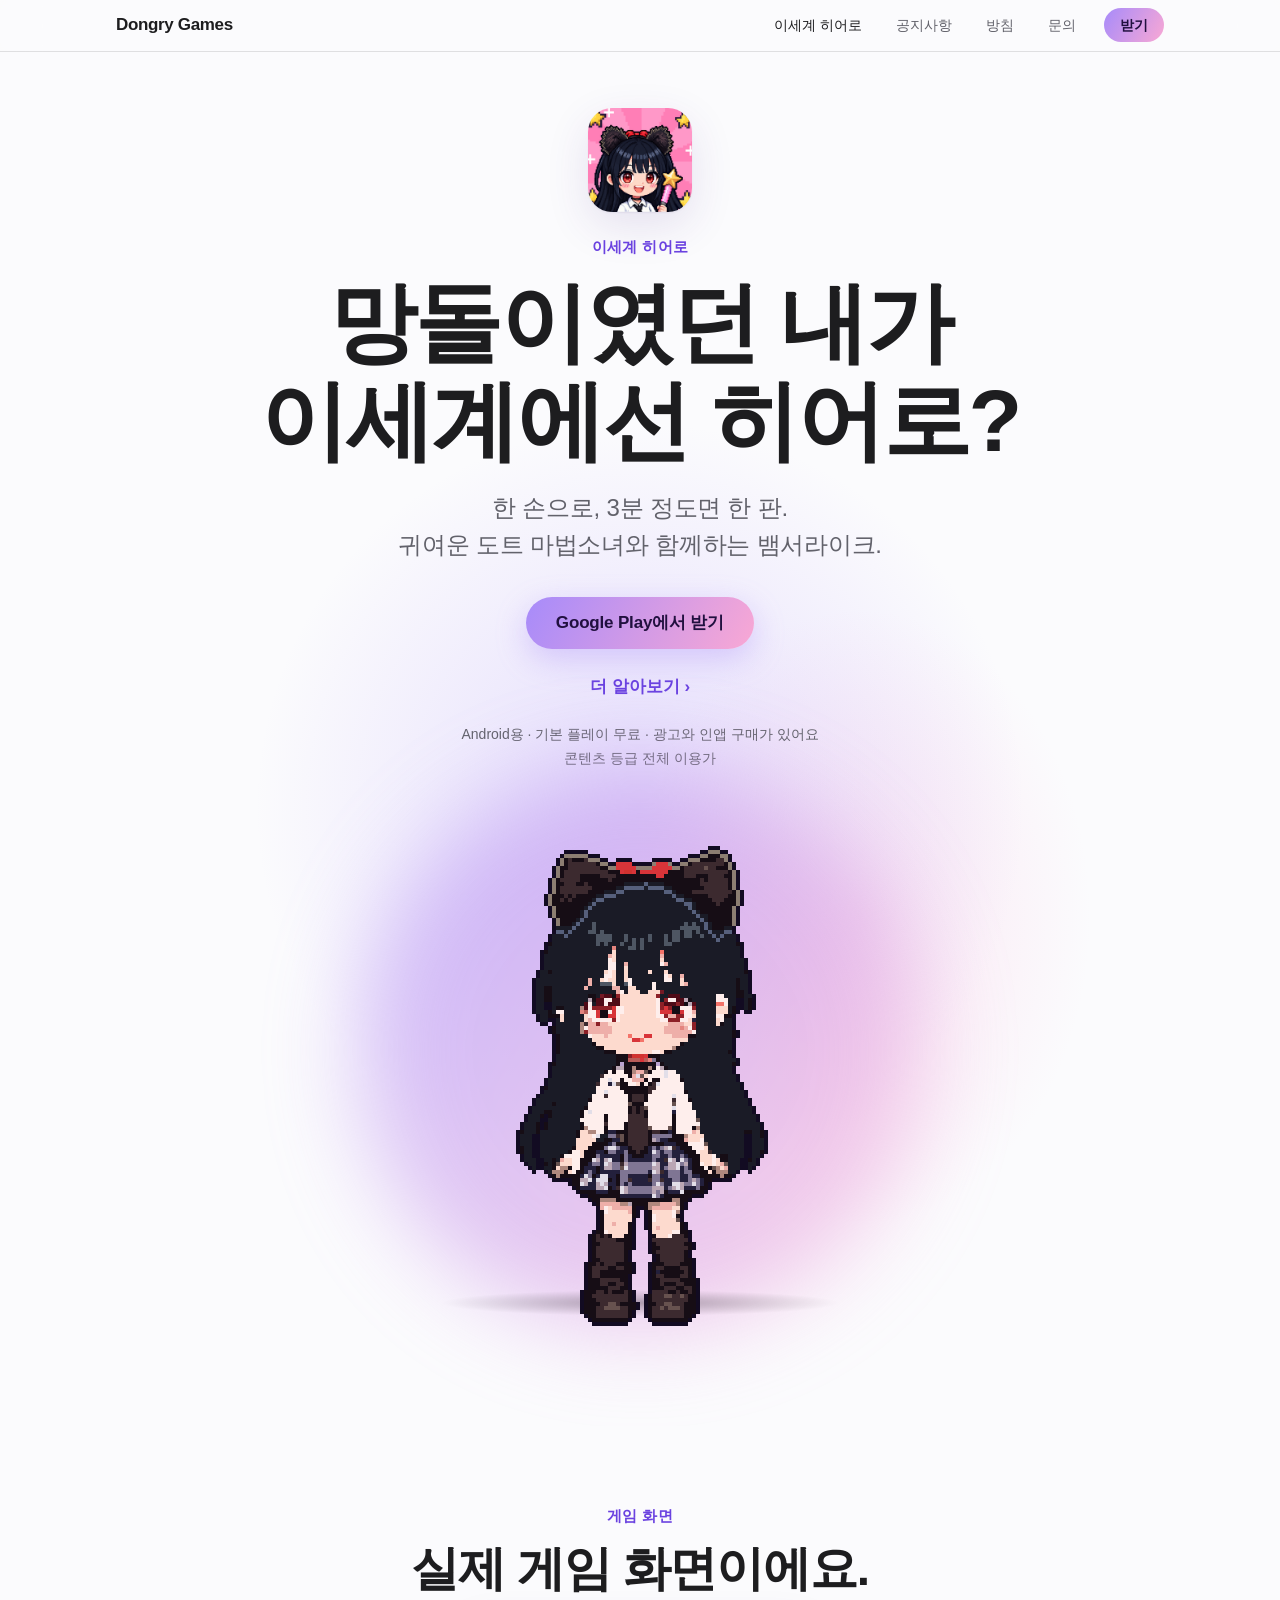
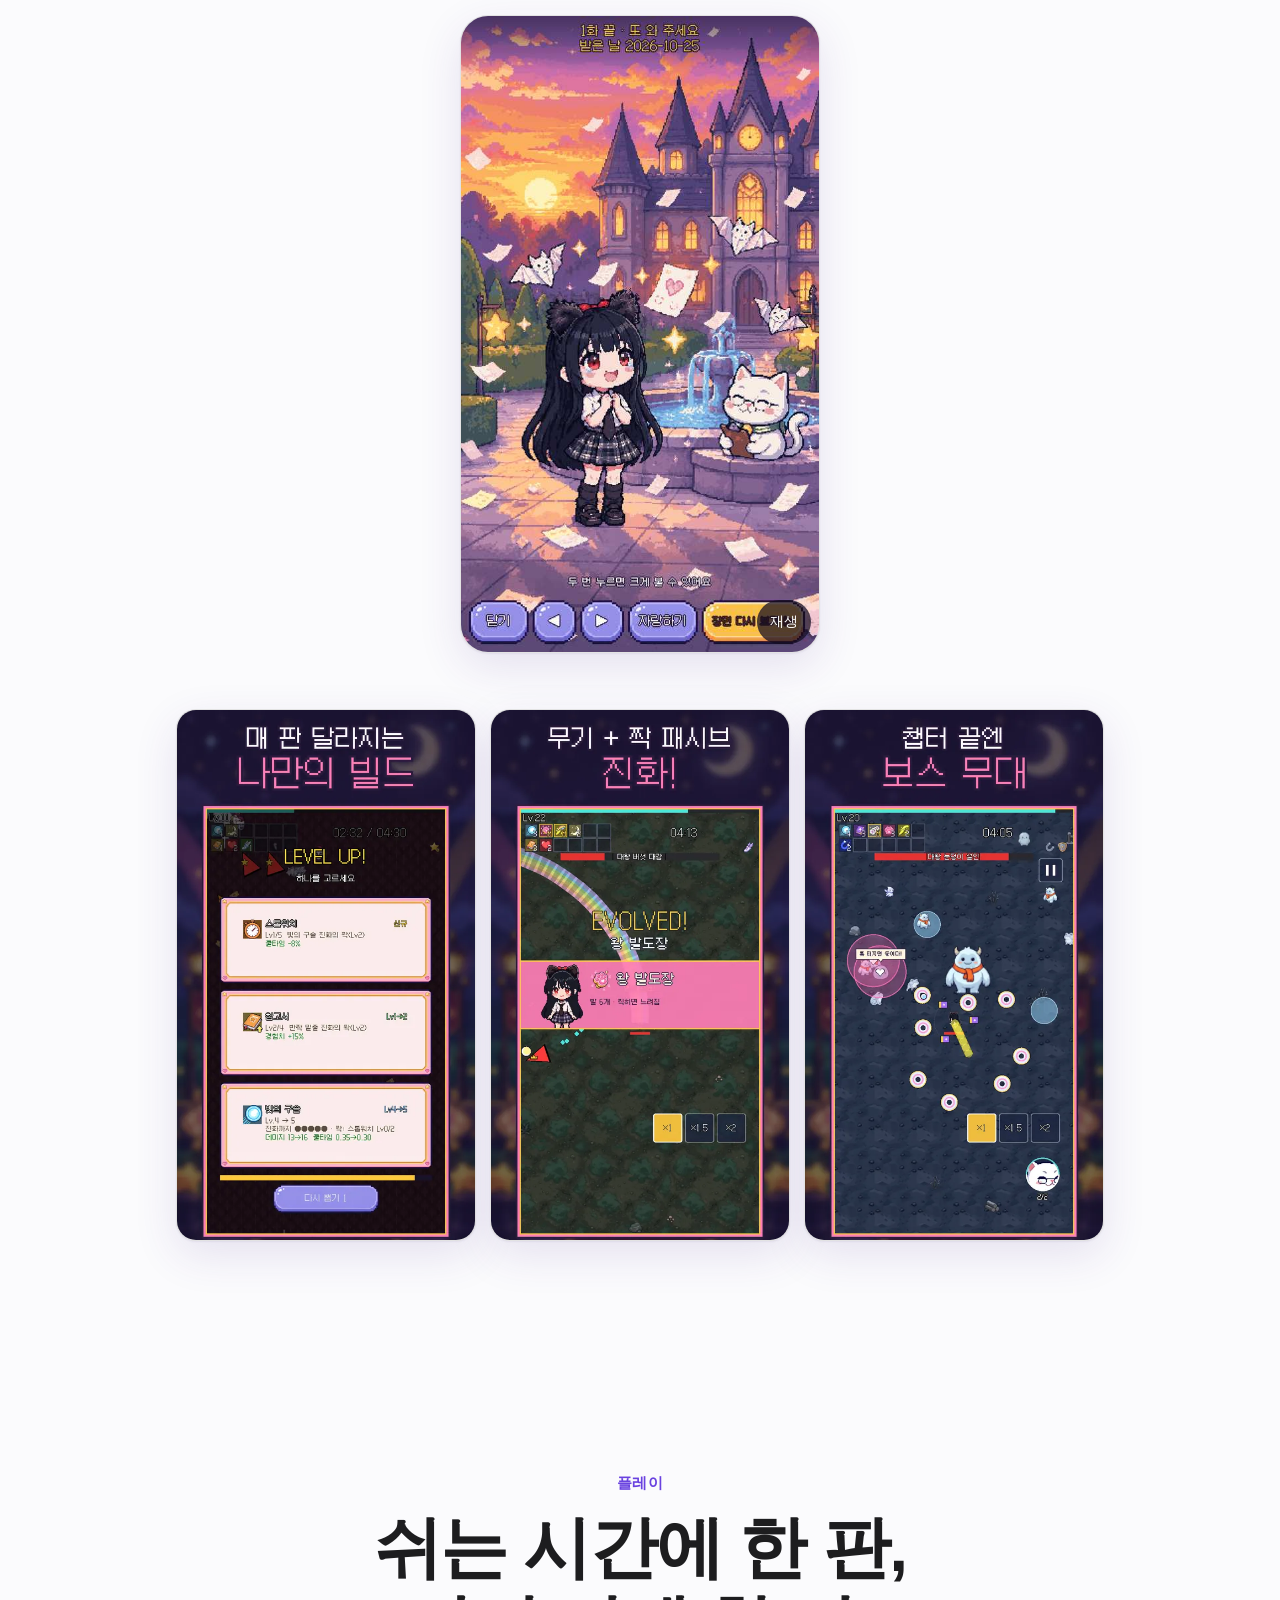
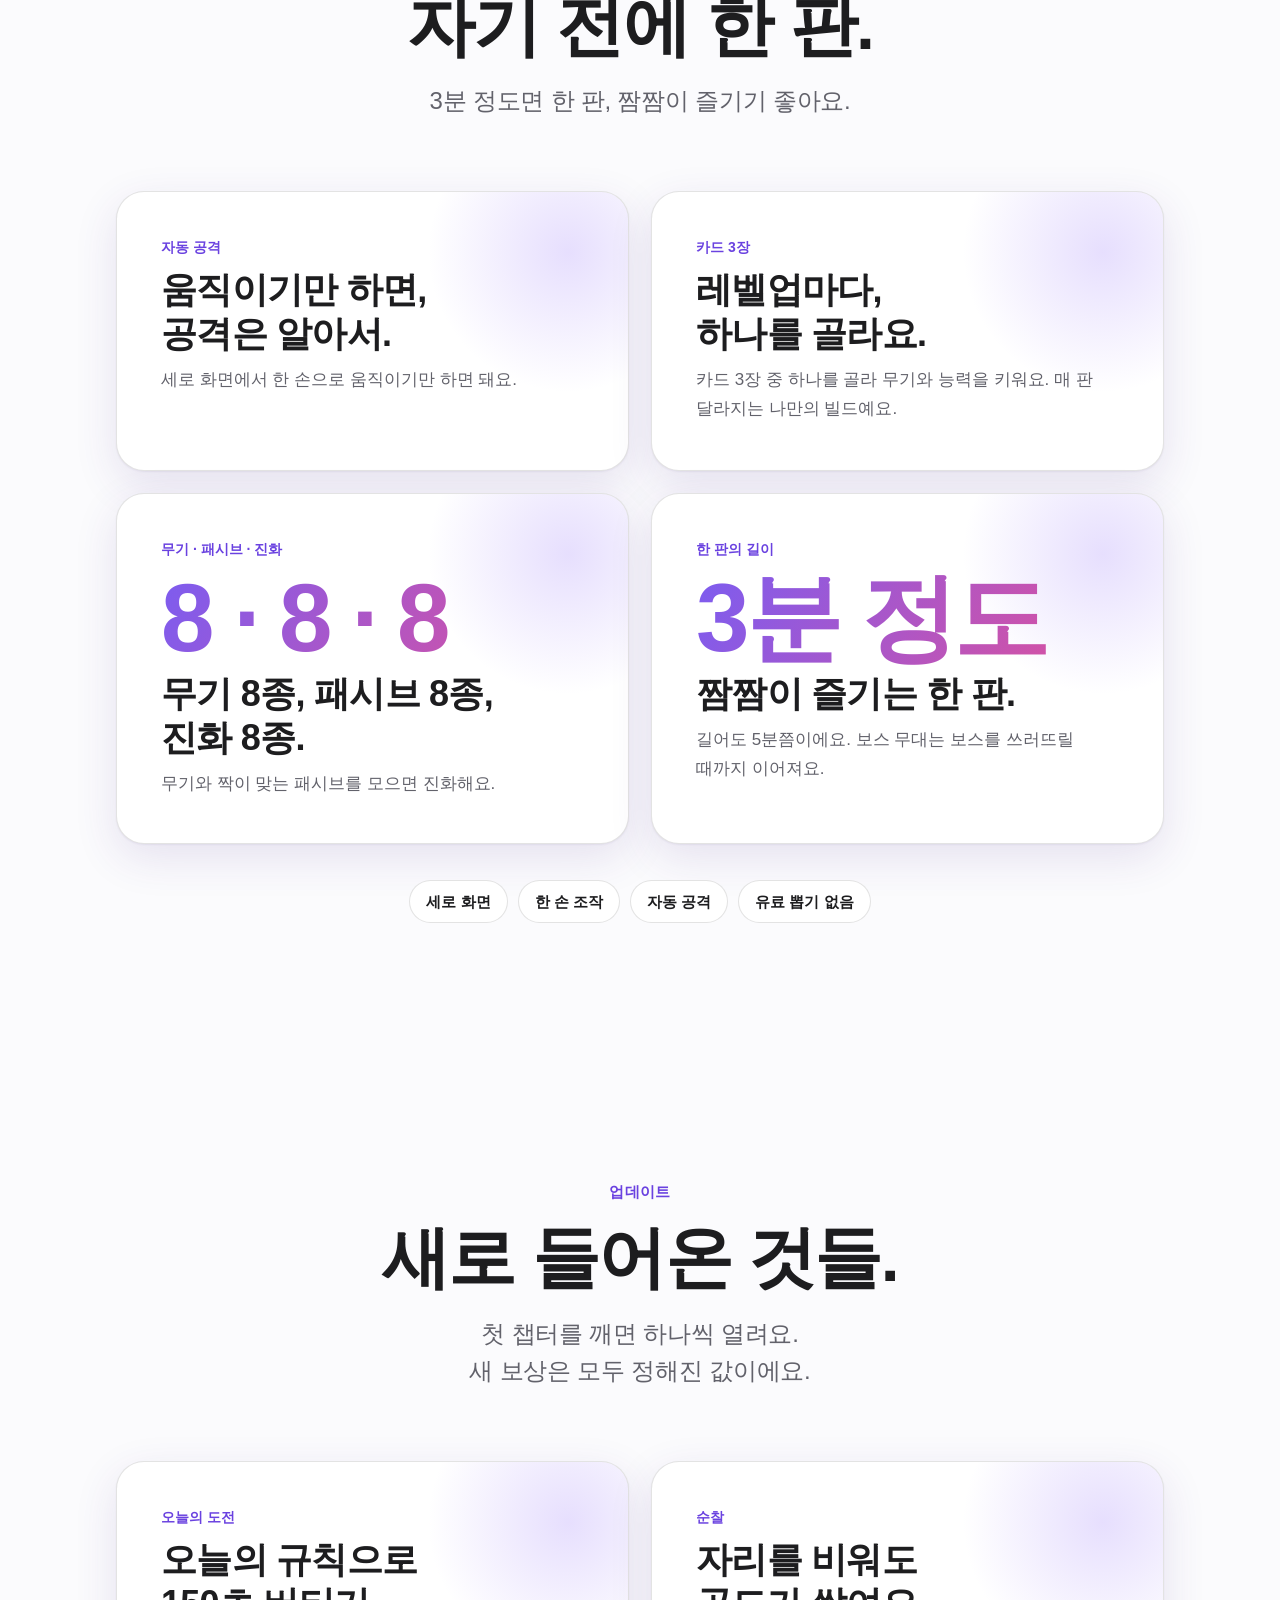
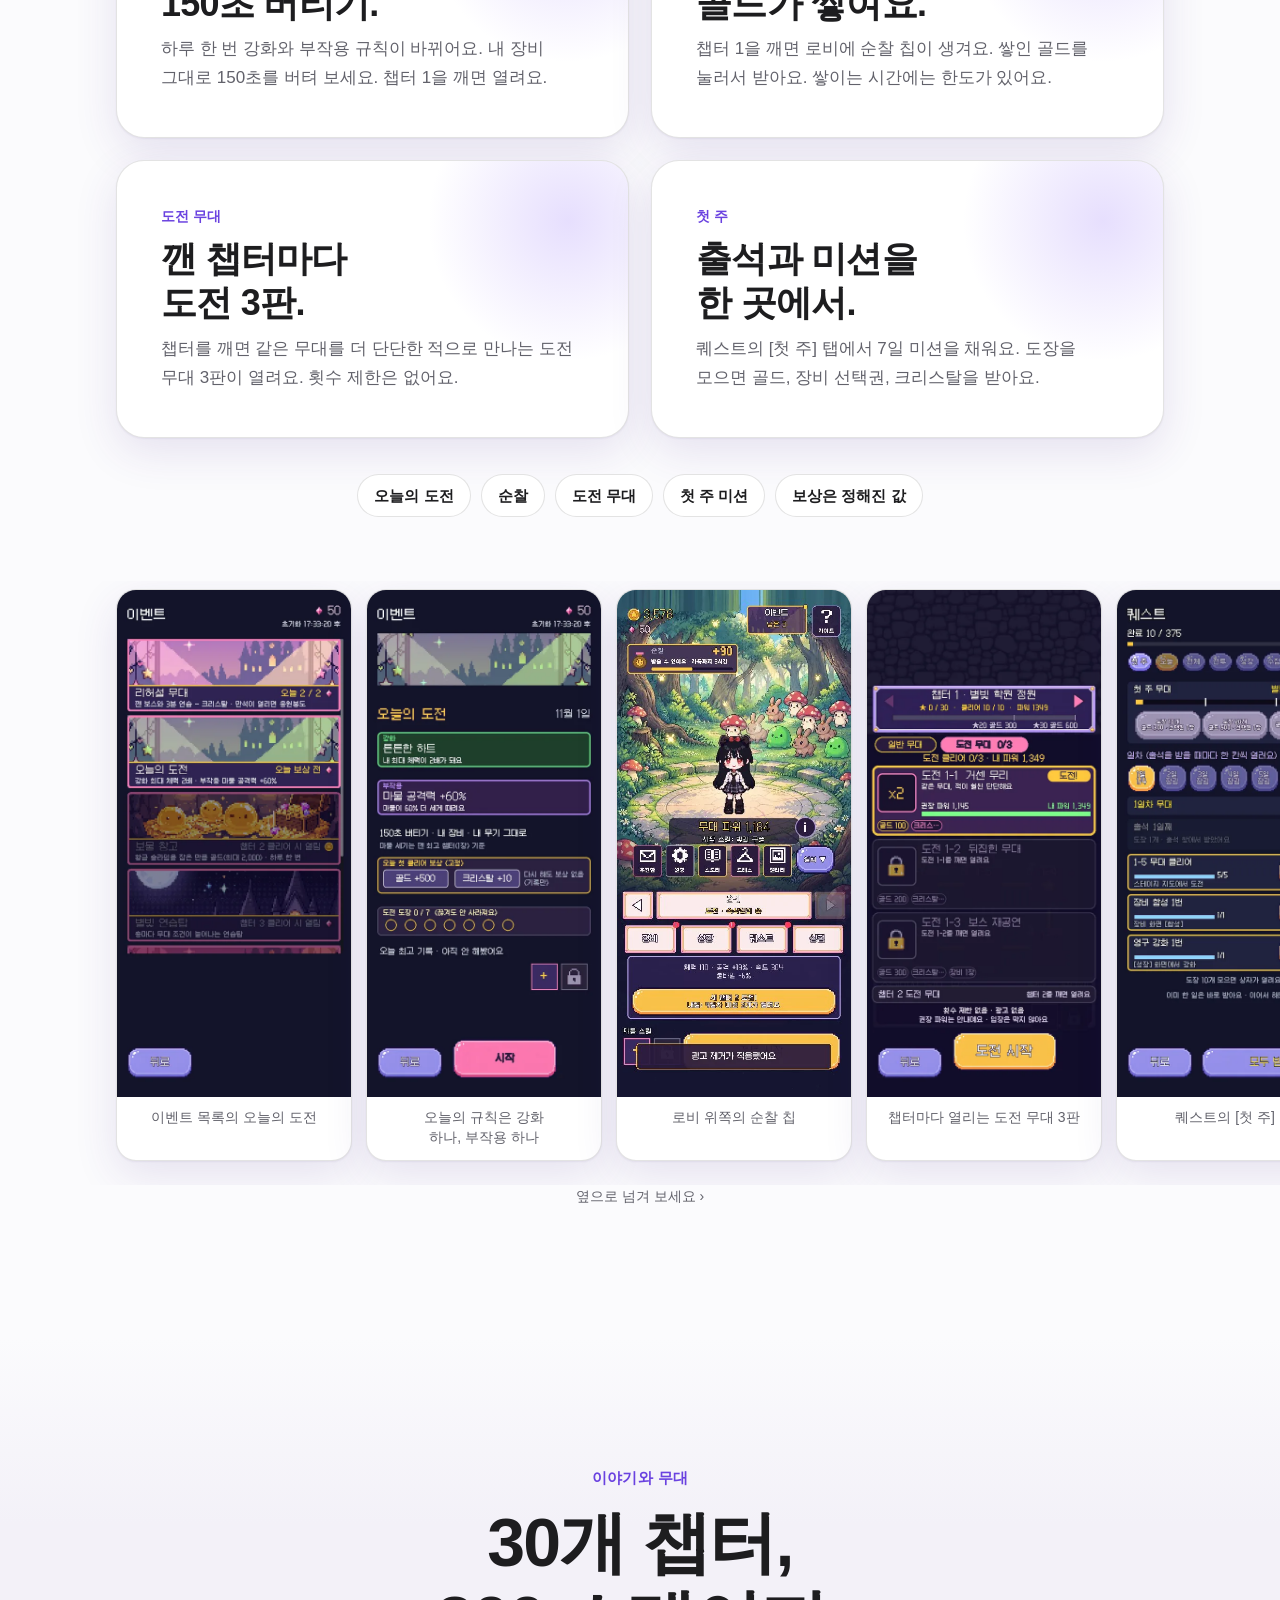
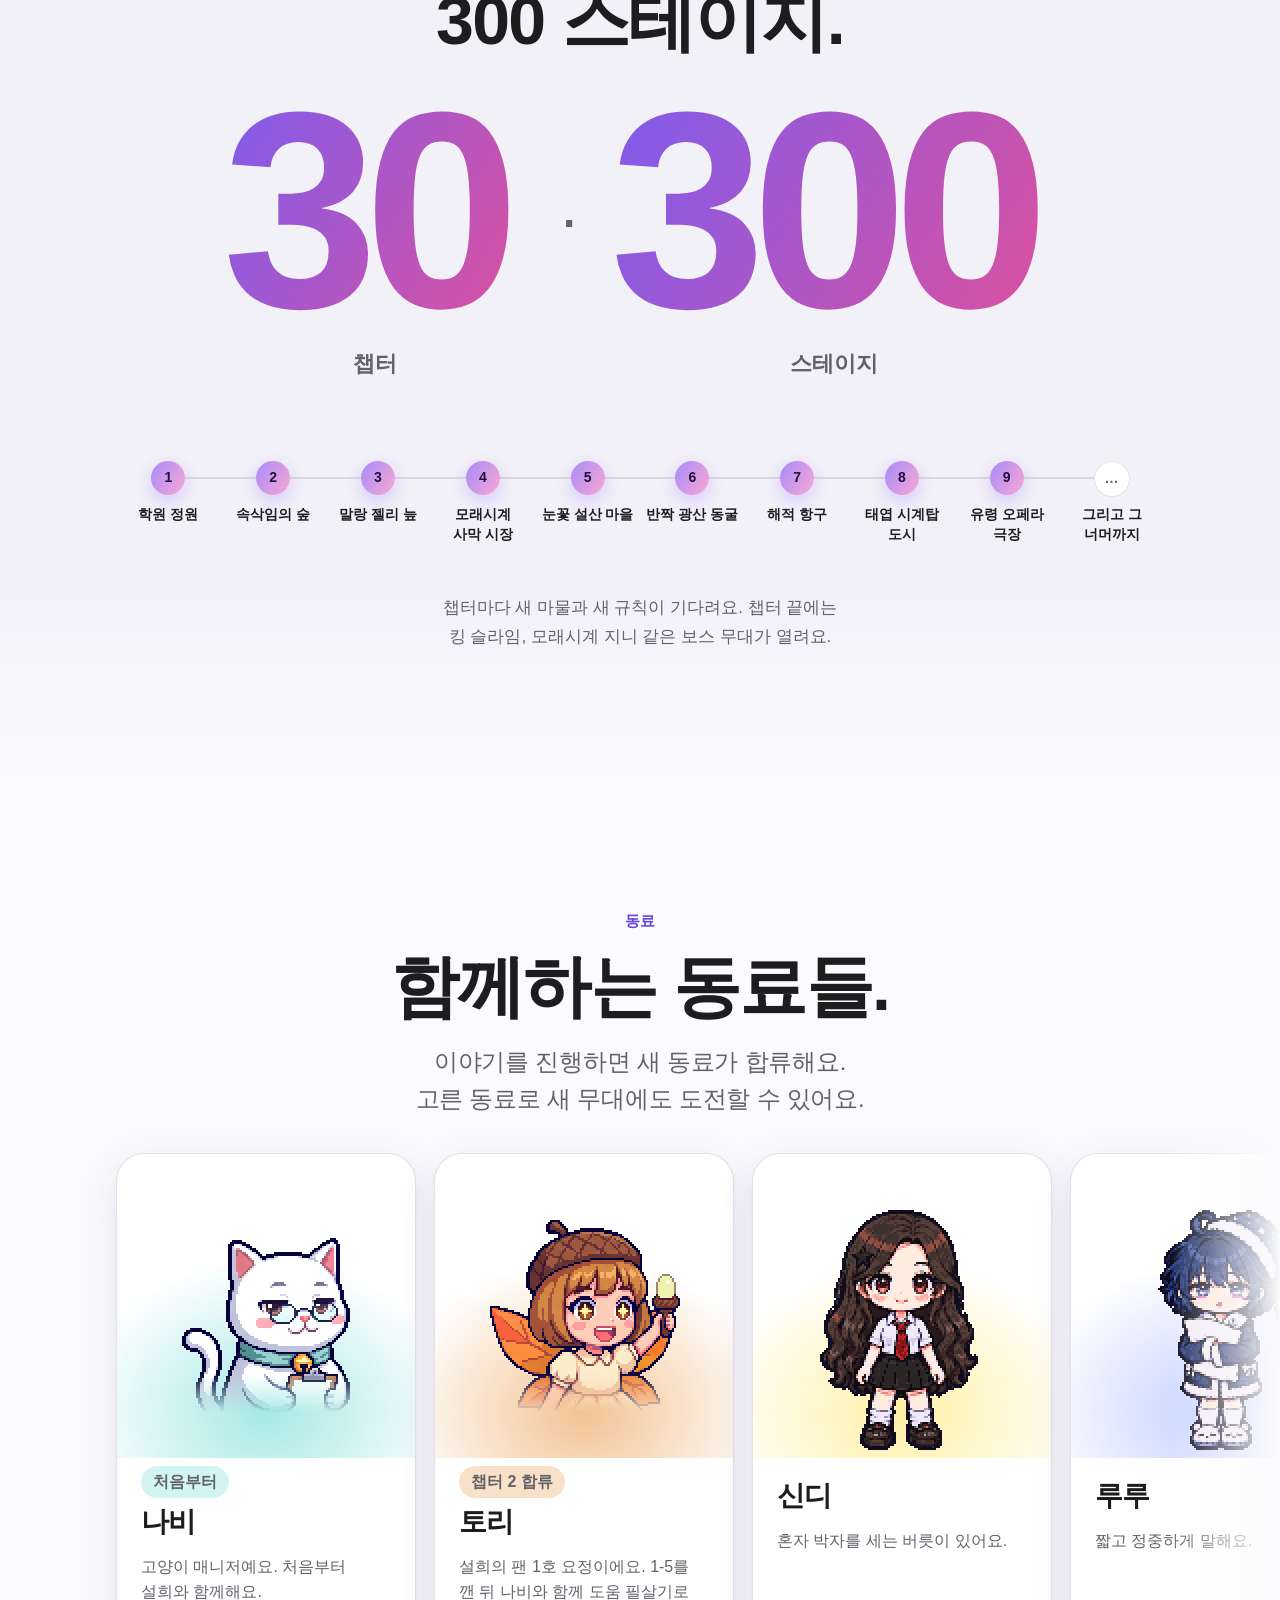
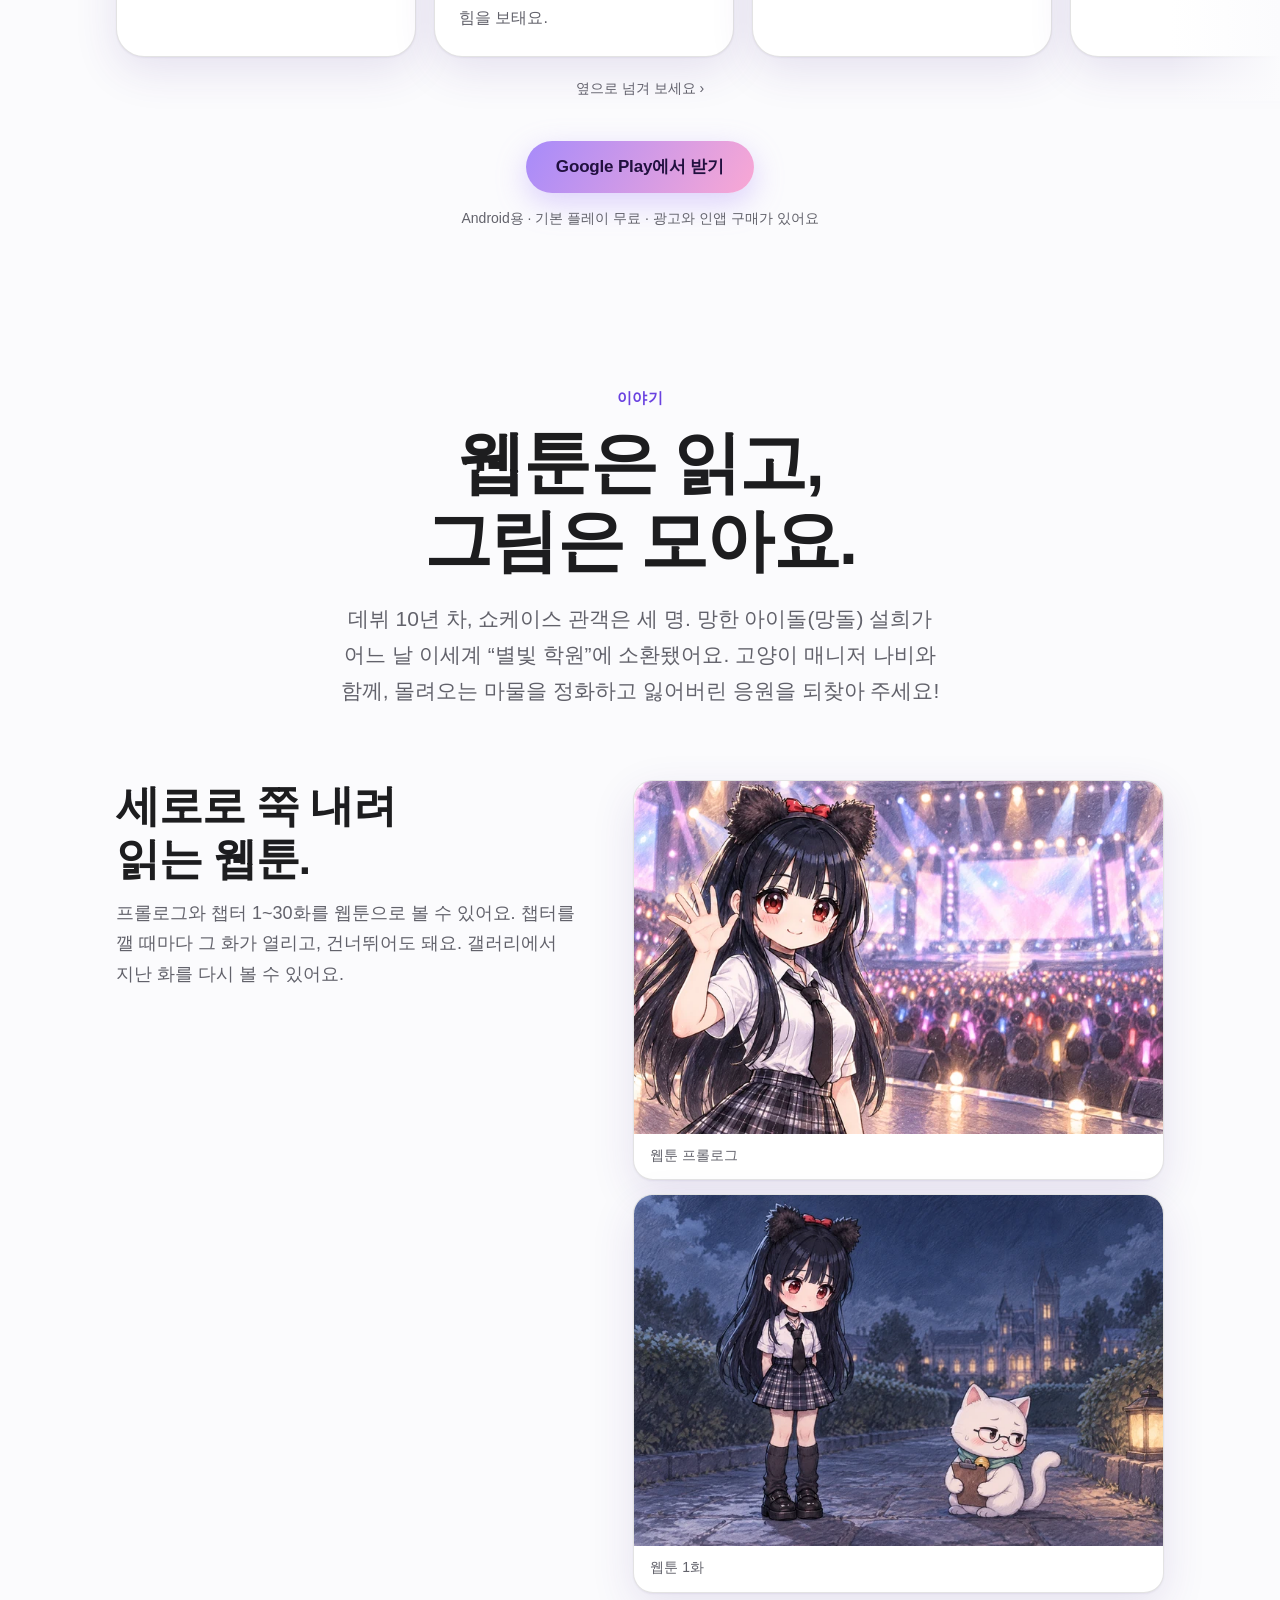
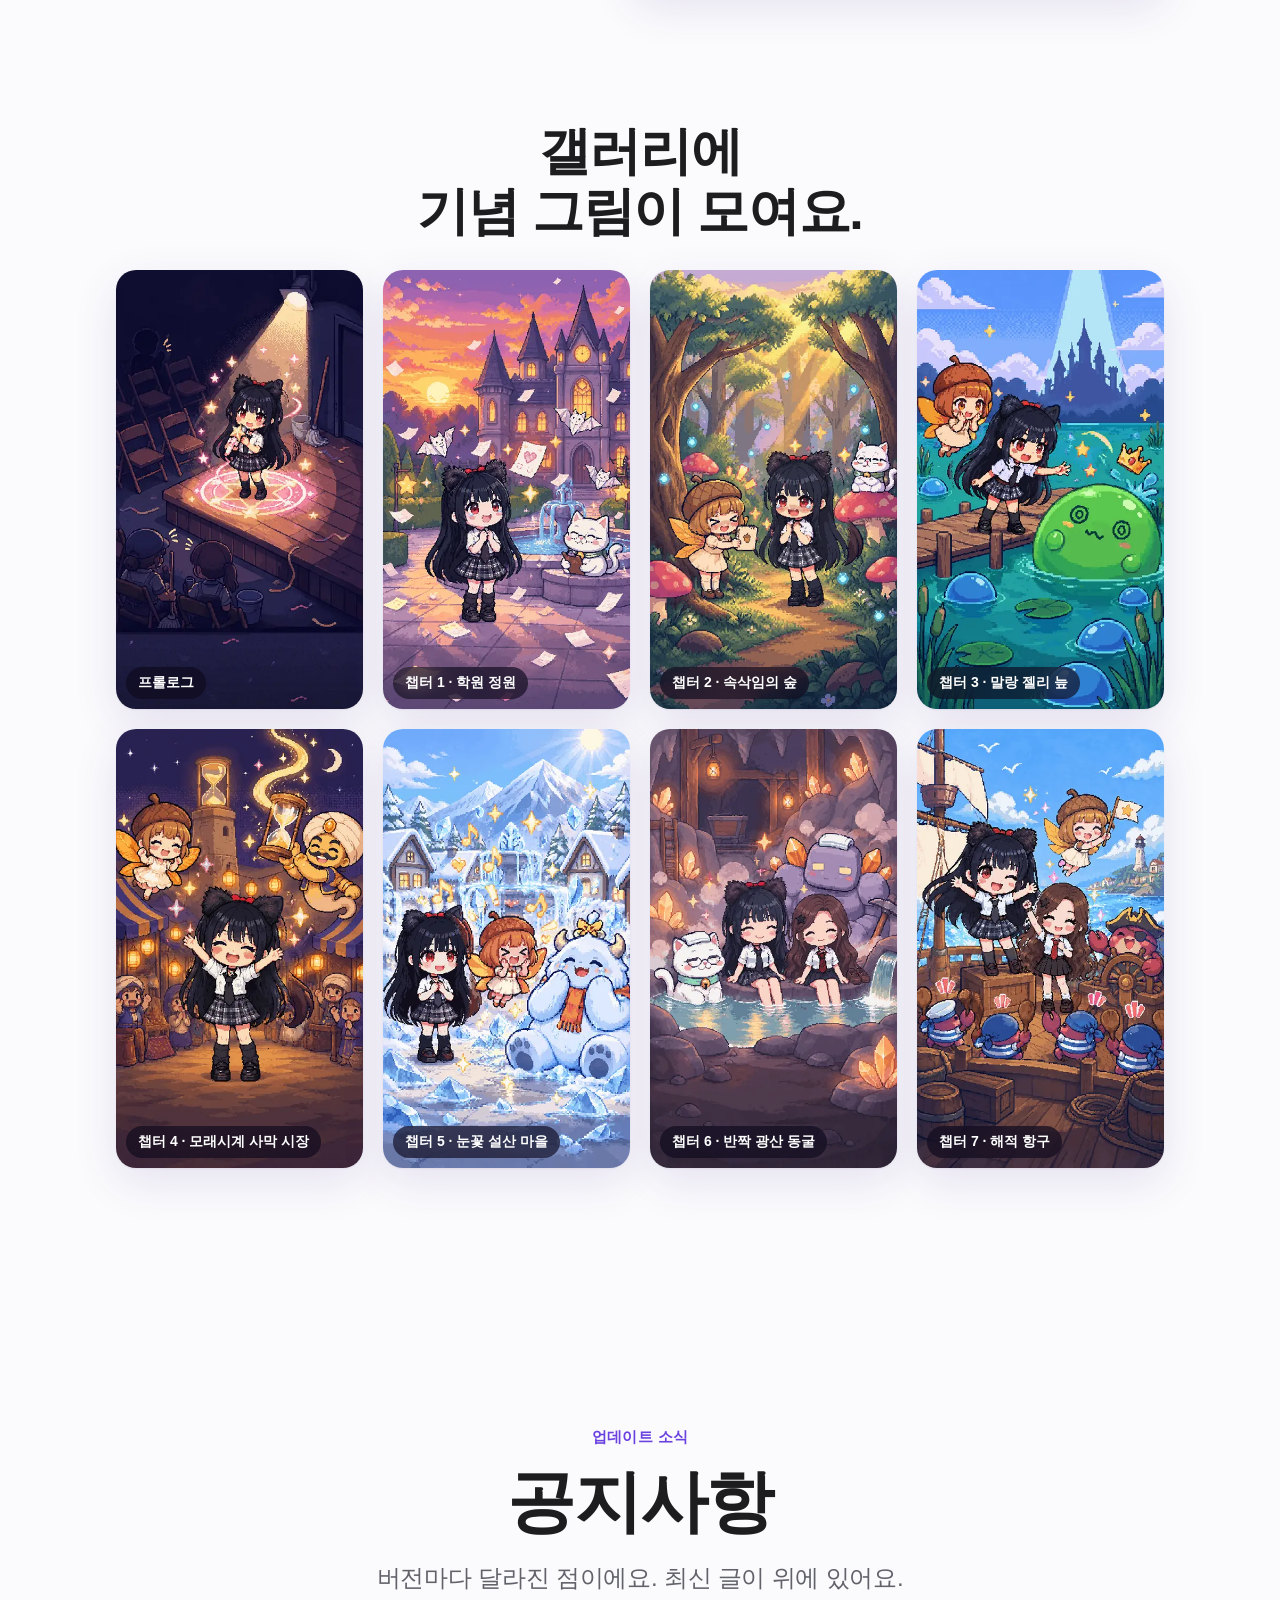
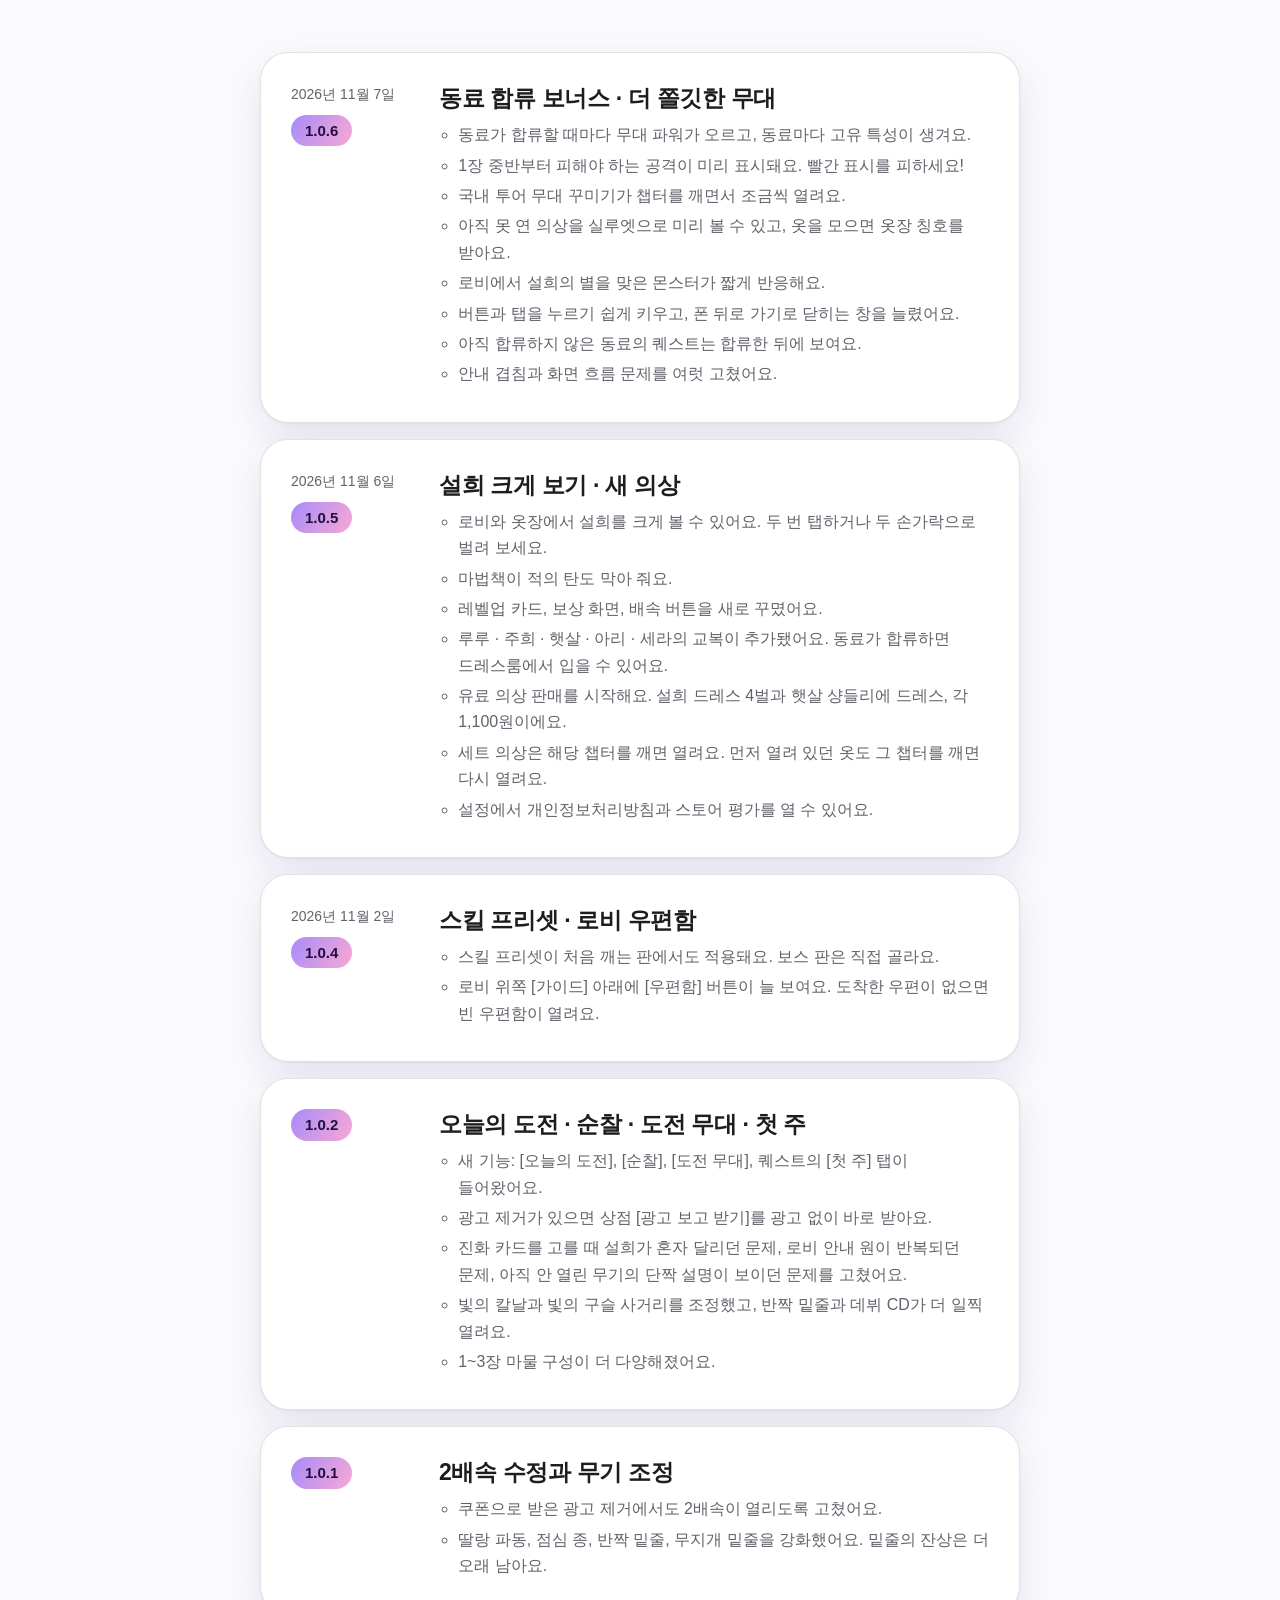
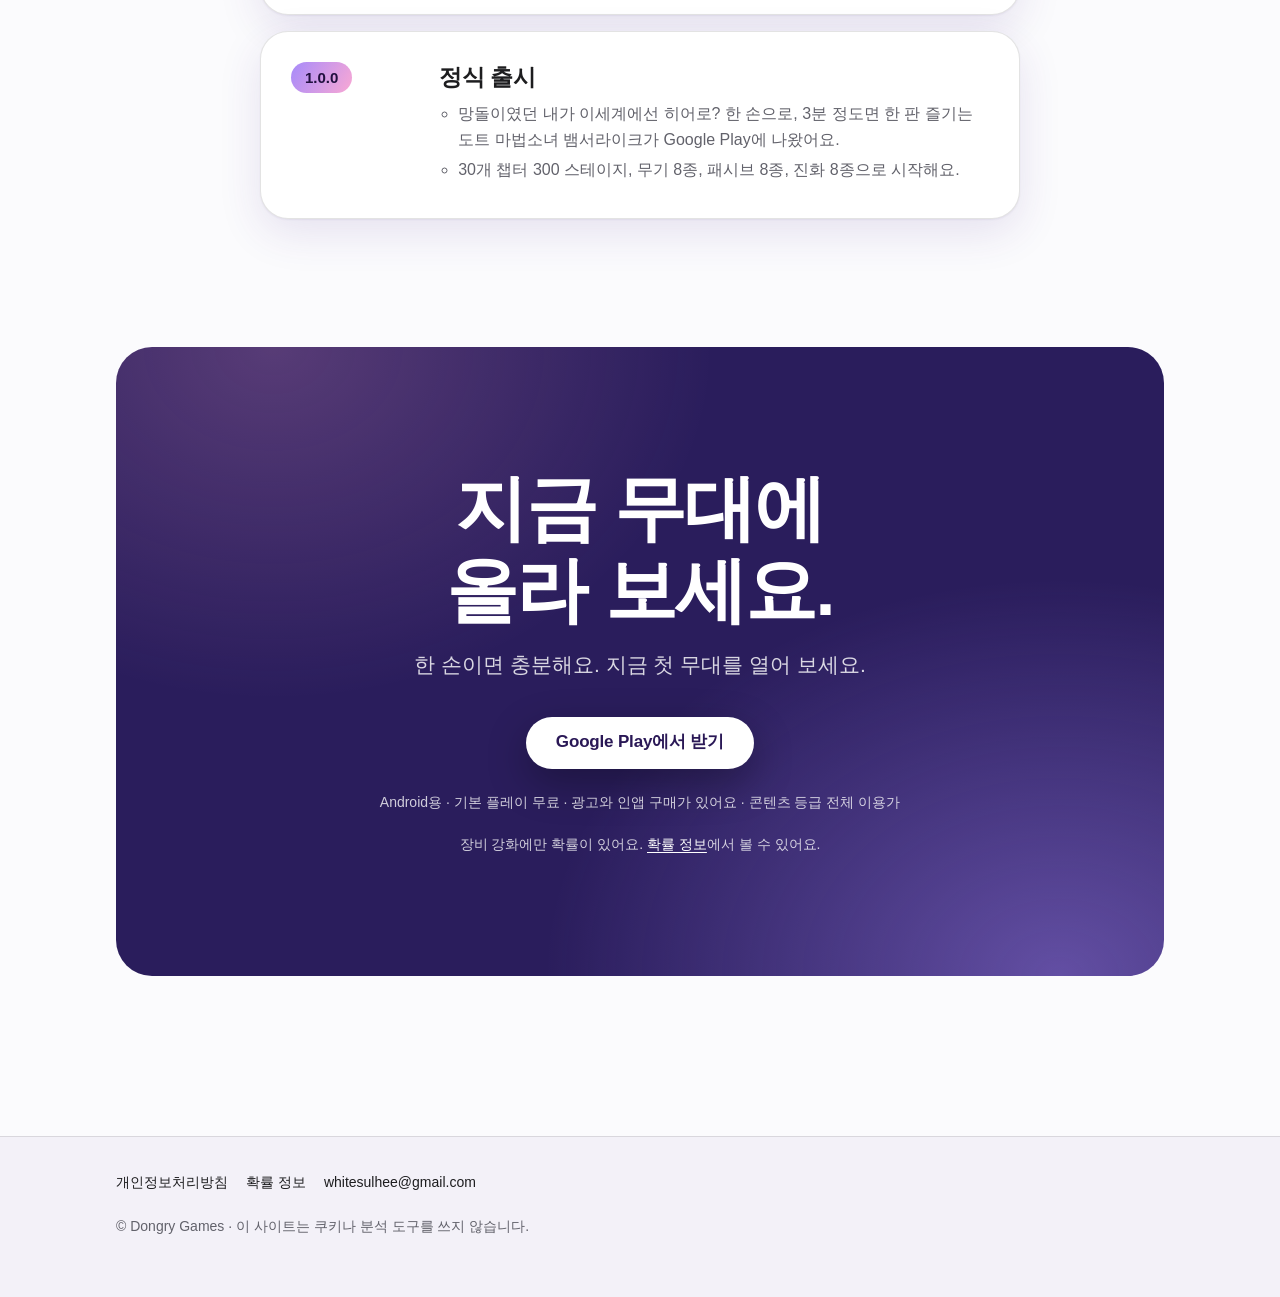
==== commit 23141b4c: "공지사항: 1.0.6 업데이트 소식 추가 (11-07 출시) Co-Authored-By: Claude Opus 5.5 <noreply@anthropic.com>" ====
--- a/index.html
+++ b/index.html
@@ -333,6 +333,22 @@
         <p class="lead">버전마다 달라진 점이에요. 최신 글이 위에 있어요.</p>
       </div>
       <ol class="notice-list" aria-label="공지사항 목록, 최신 글이 위">
+        <li class="notice-item reveal" id="notice-1-0-6" data-version="1.0.6" data-date="2026-11-07">
+          <div class="notice-meta"><time class="notice-date" hidden></time><span class="notice-ver"><span class="sr-only">버전 </span>1.0.6</span></div>
+          <div class="notice-body">
+            <h3>동료 합류 보너스 · 더 쫄깃한 무대</h3>
+            <ul>
+              <li>동료가 합류할 때마다 무대 파워가 오르고, 동료마다 고유 특성이 생겨요.</li>
+              <li>1장 중반부터 피해야 하는 공격이 미리 표시돼요. 빨간 표시를 피하세요!</li>
+              <li>국내 투어 무대 꾸미기가 챕터를 깨면서 조금씩 열려요.</li>
+              <li>아직 못 연 의상을 실루엣으로 미리 볼 수 있고, 옷을 모으면 옷장 칭호를 받아요.</li>
+              <li>로비에서 설희의 별을 맞은 몬스터가 짧게 반응해요.</li>
+              <li>버튼과 탭을 누르기 쉽게 키우고, 폰 뒤로 가기로 닫히는 창을 늘렸어요.</li>
+              <li>아직 합류하지 않은 동료의 퀘스트는 합류한 뒤에 보여요.</li>
+              <li>안내 겹침과 화면 흐름 문제를 여럿 고쳤어요.</li>
+            </ul>
+          </div>
+        </li>
         <li class="notice-item reveal" id="notice-1-0-5" data-version="1.0.5" data-date="2026-11-06">
           <div class="notice-meta"><time class="notice-date" hidden></time><span class="notice-ver"><span class="sr-only">버전 </span>1.0.5</span></div>
           <div class="notice-body">
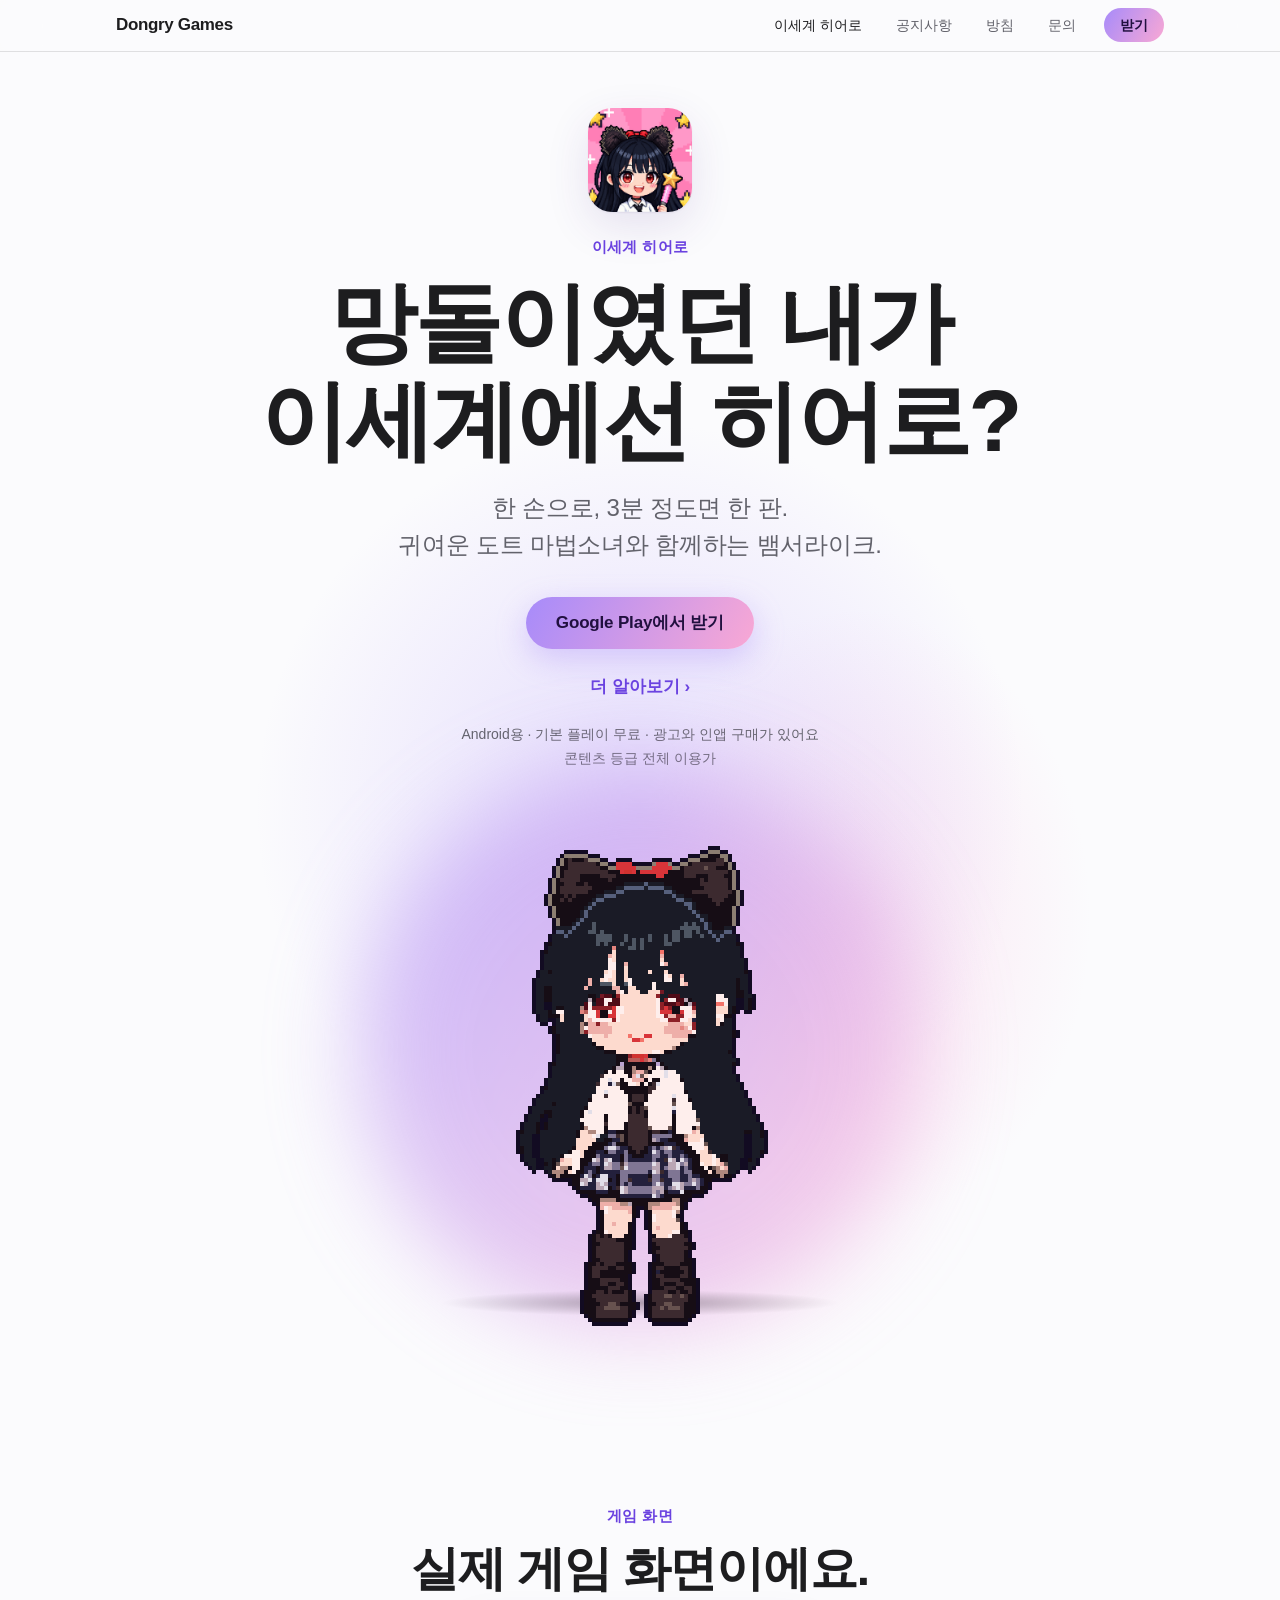
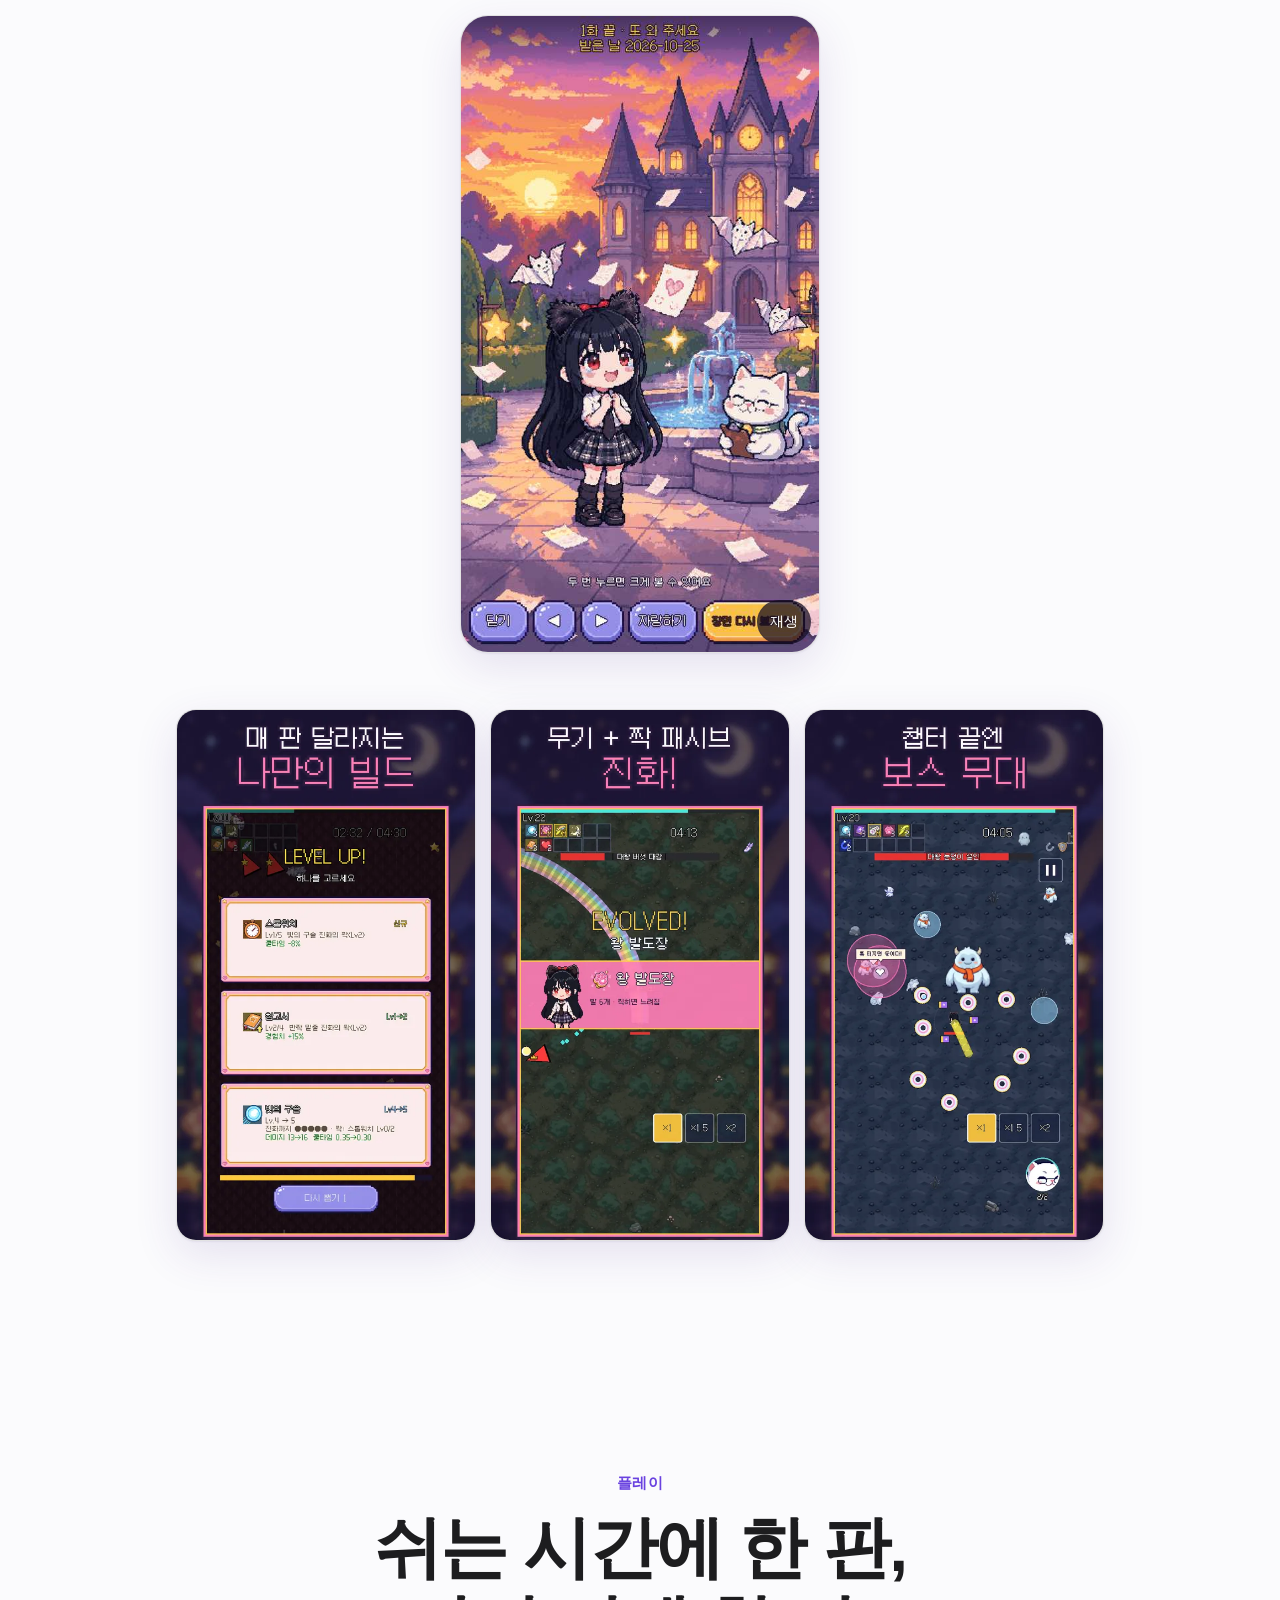
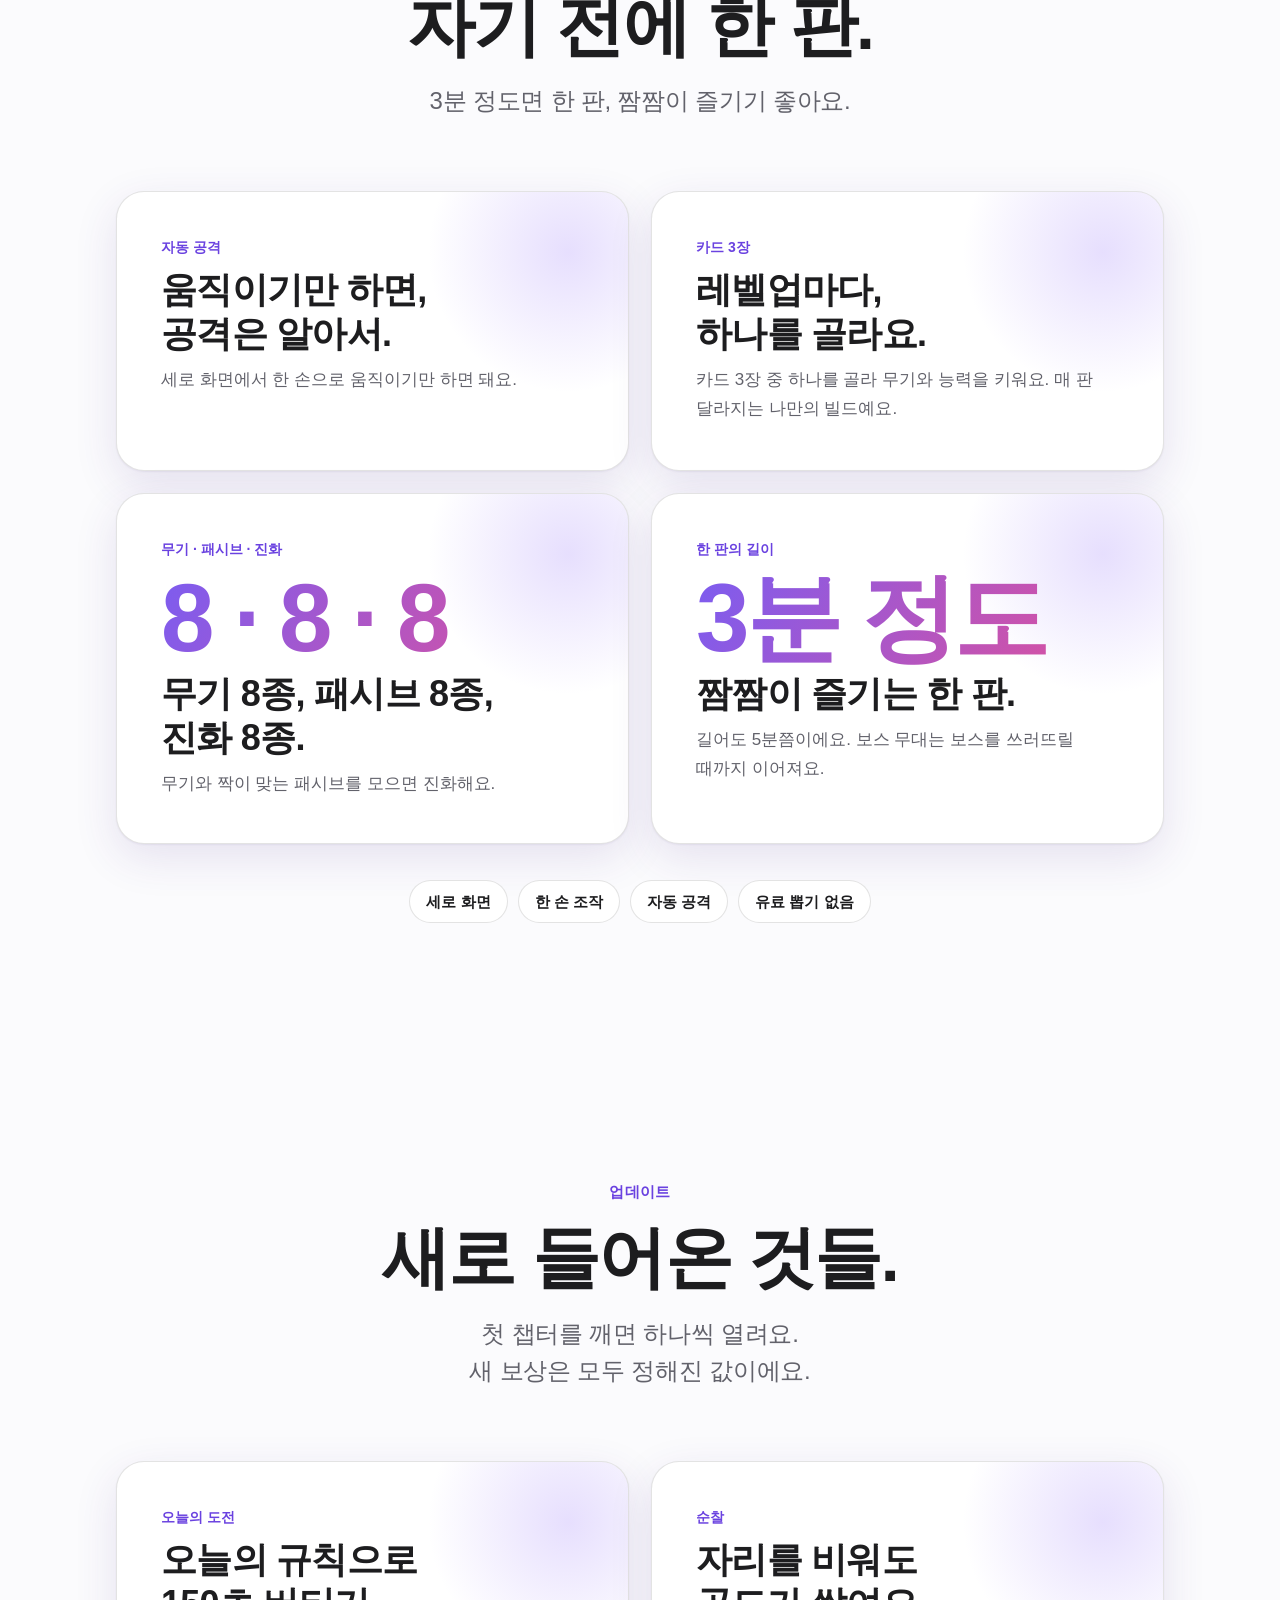
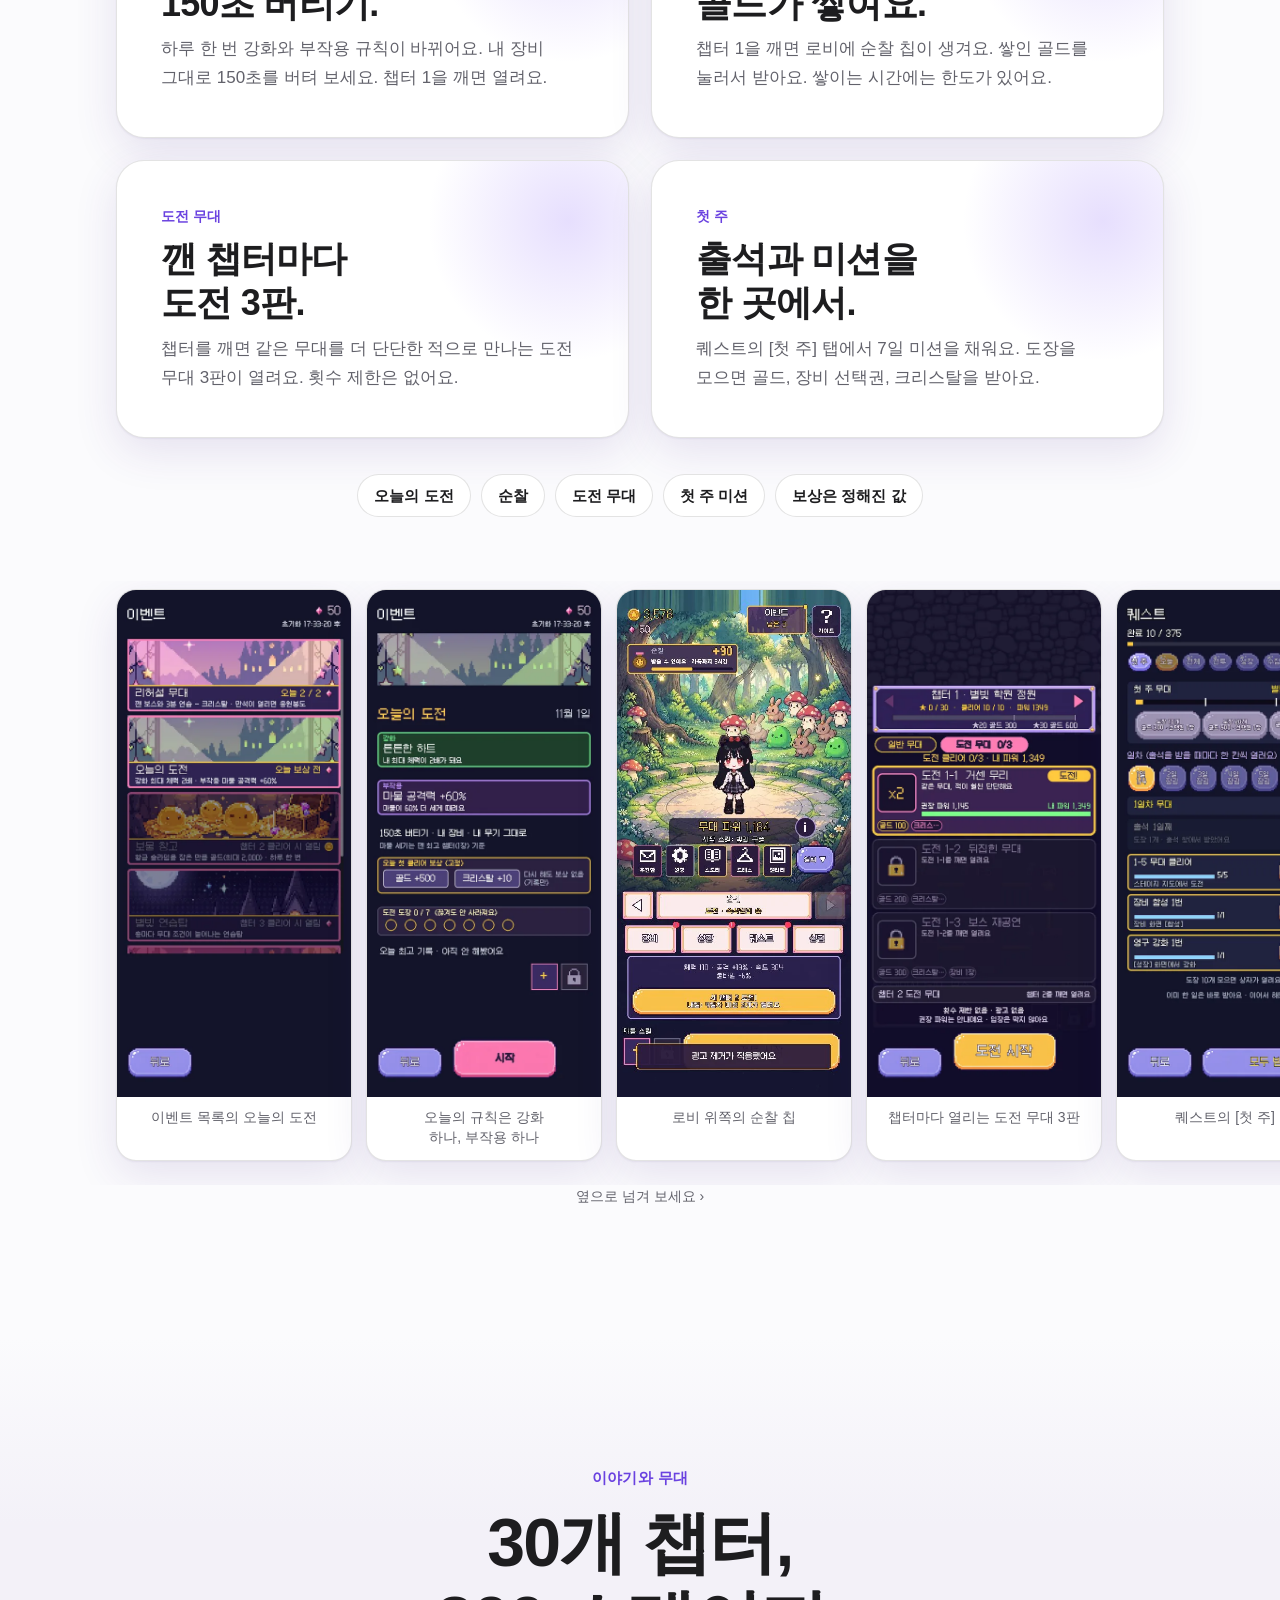
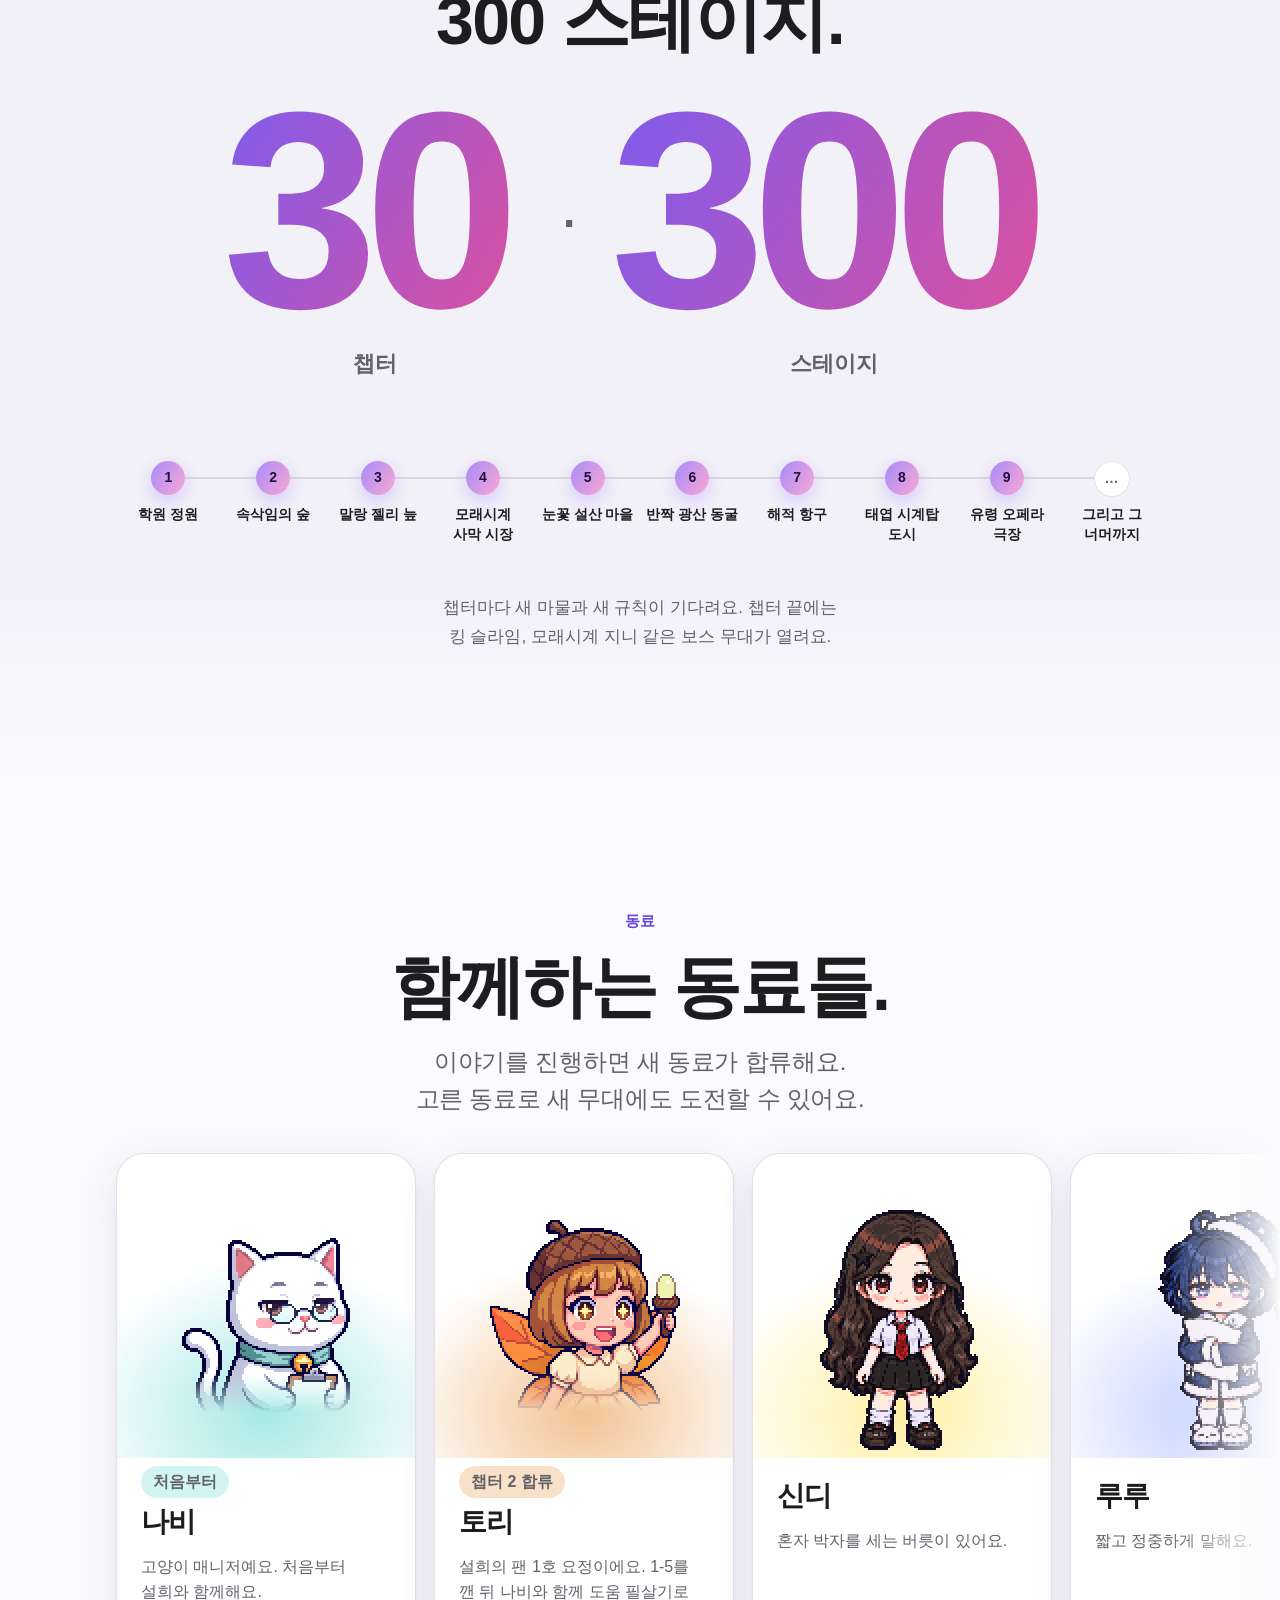
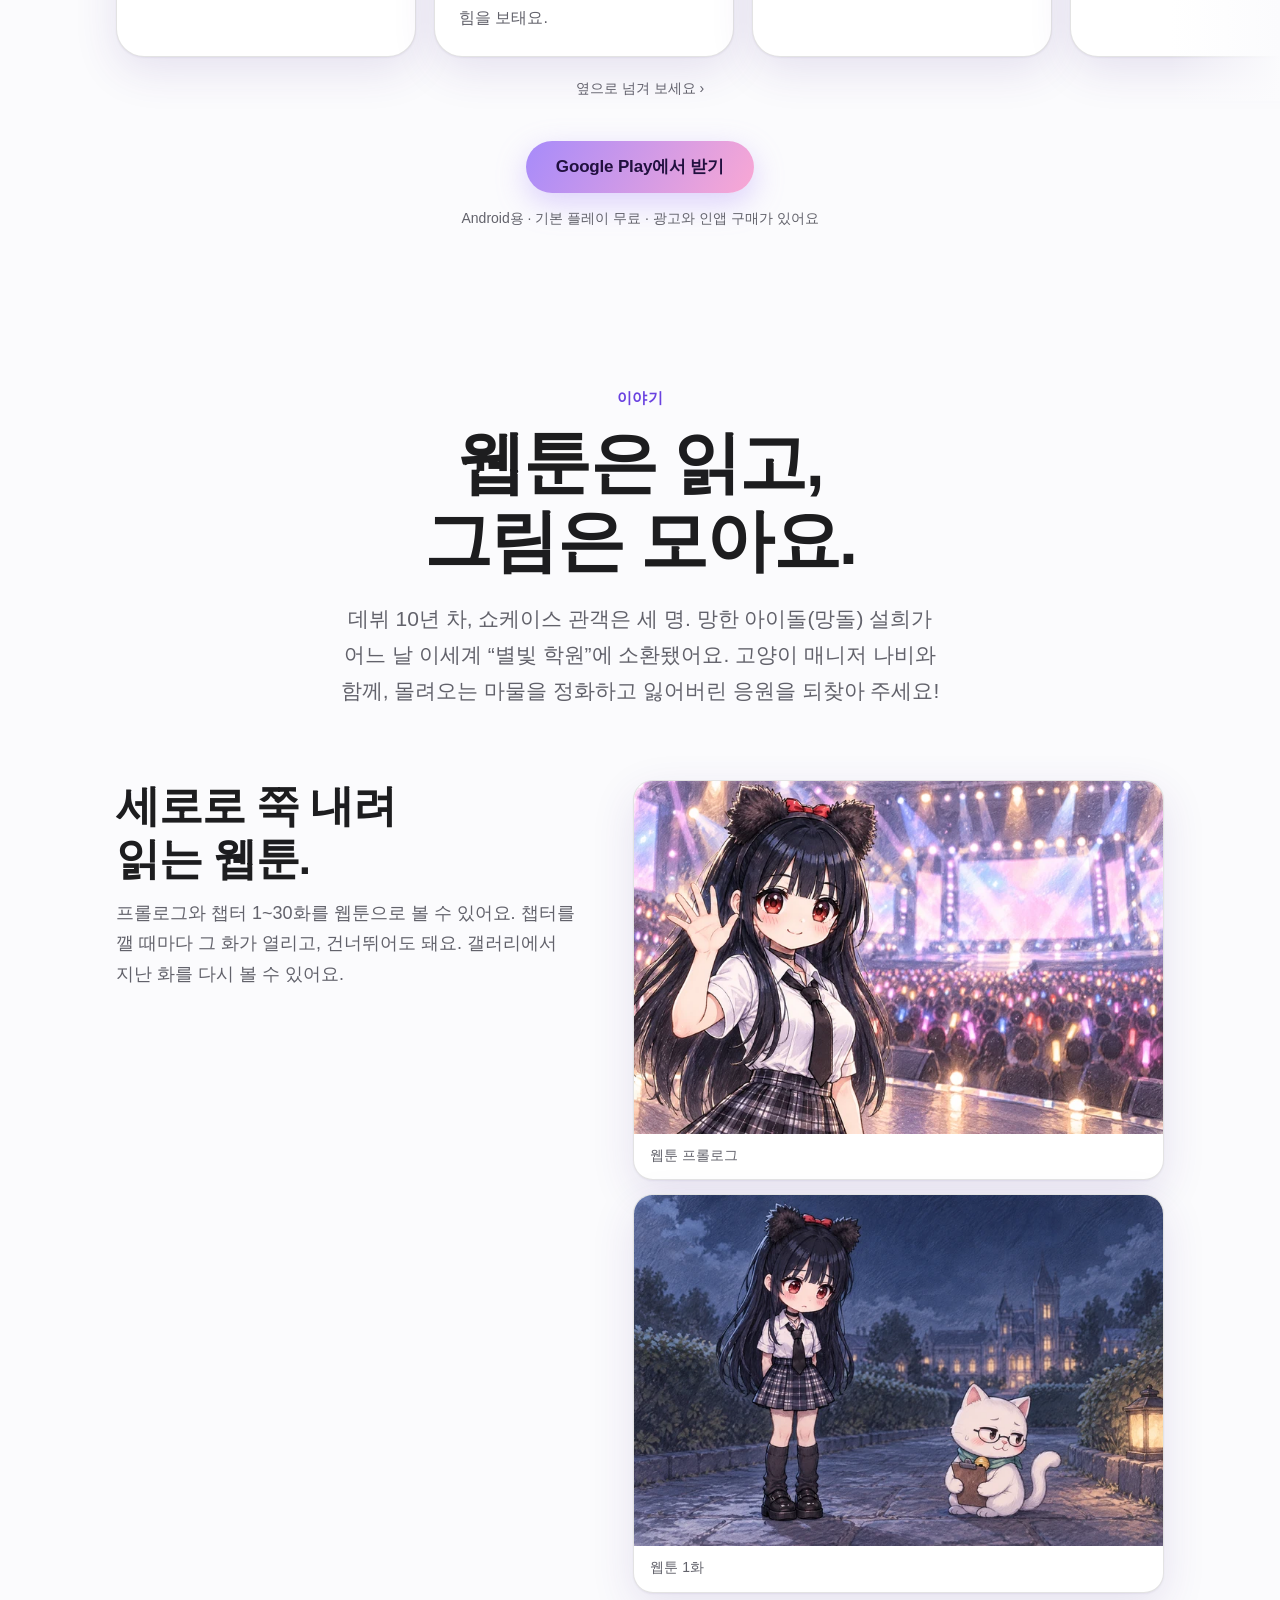
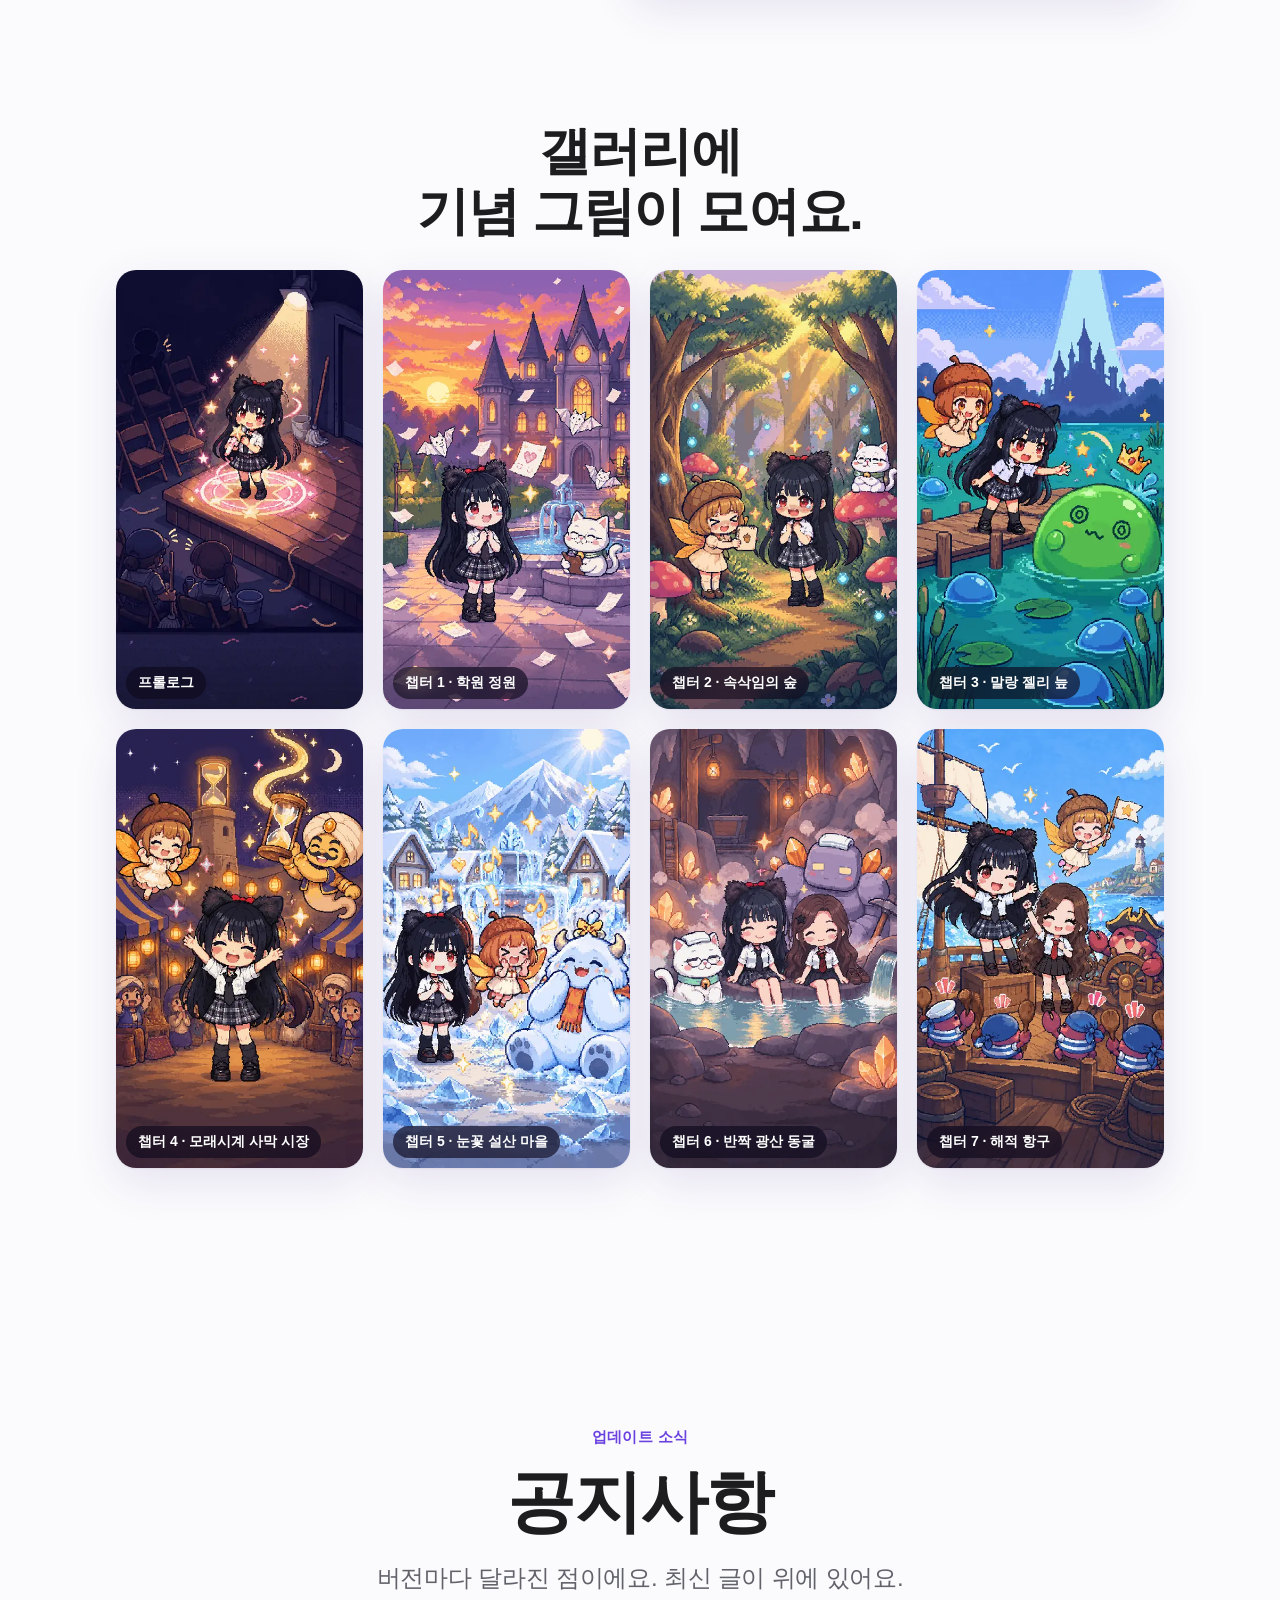
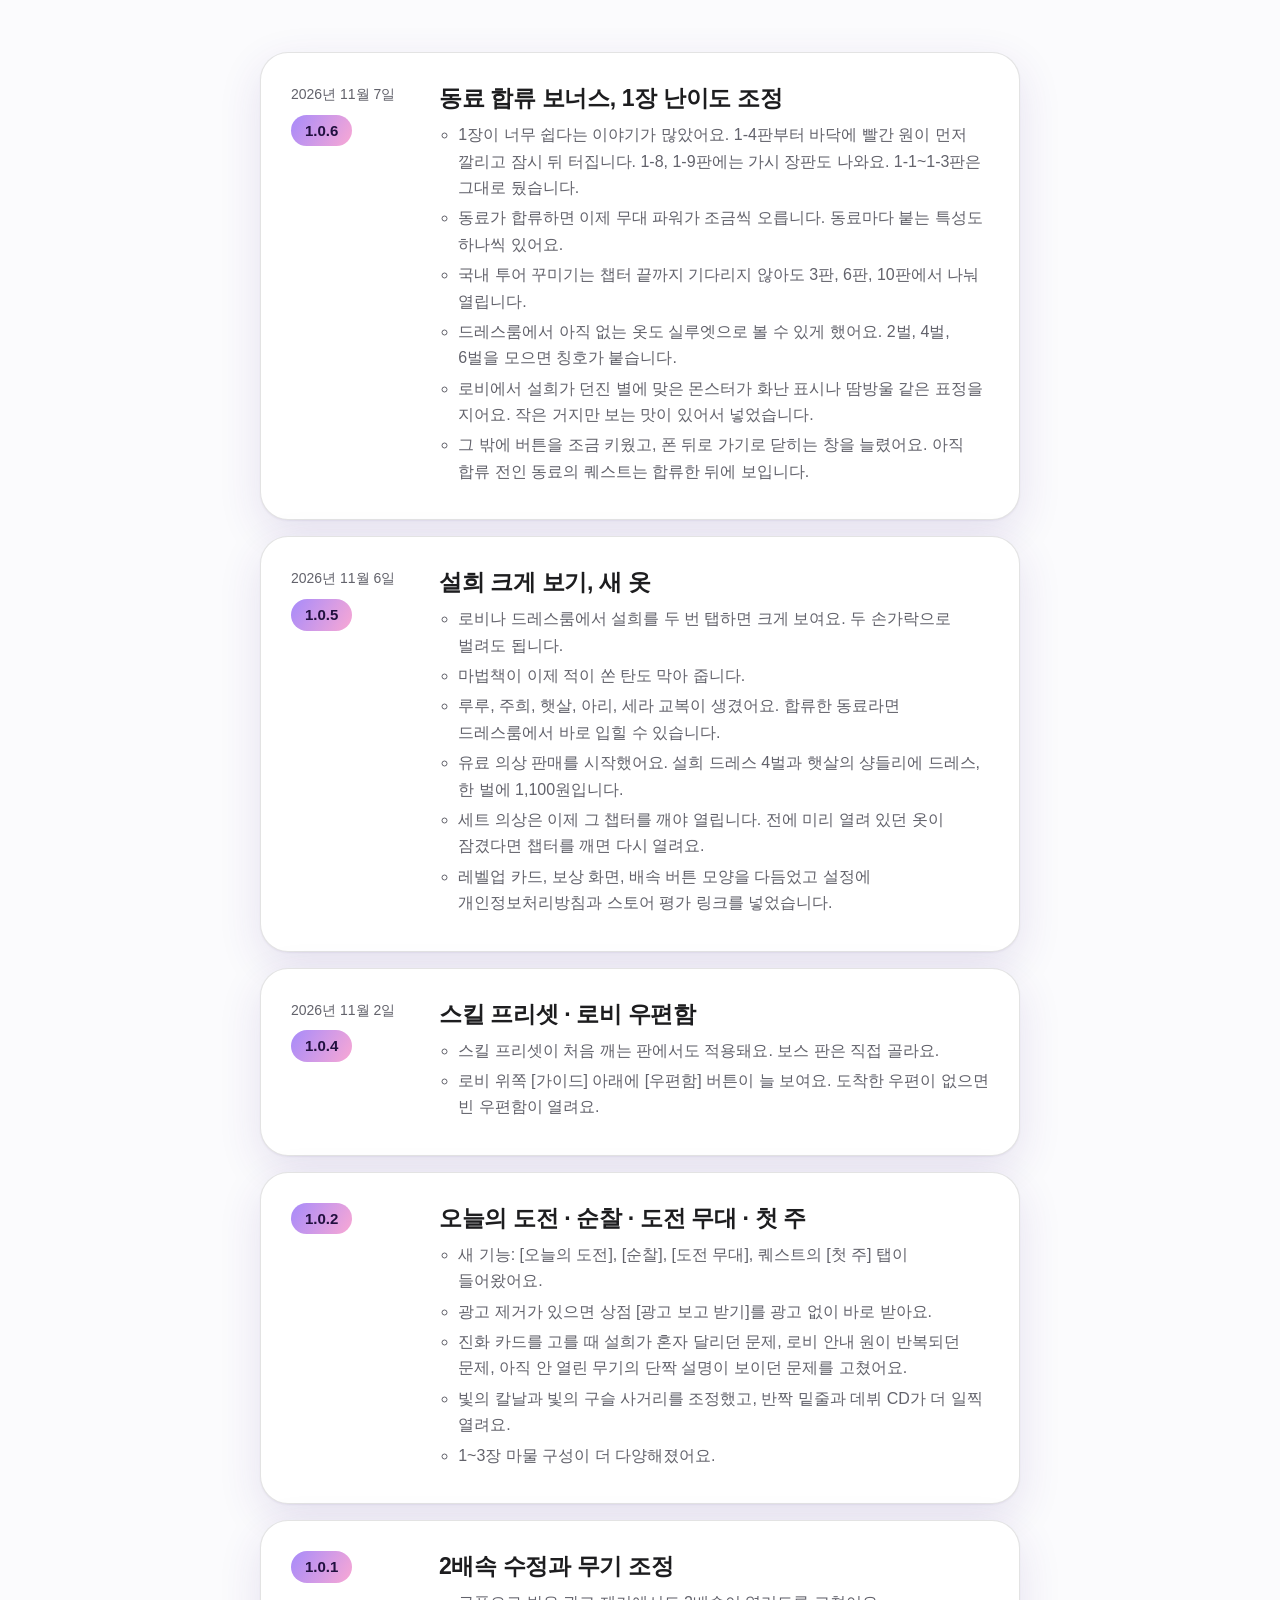
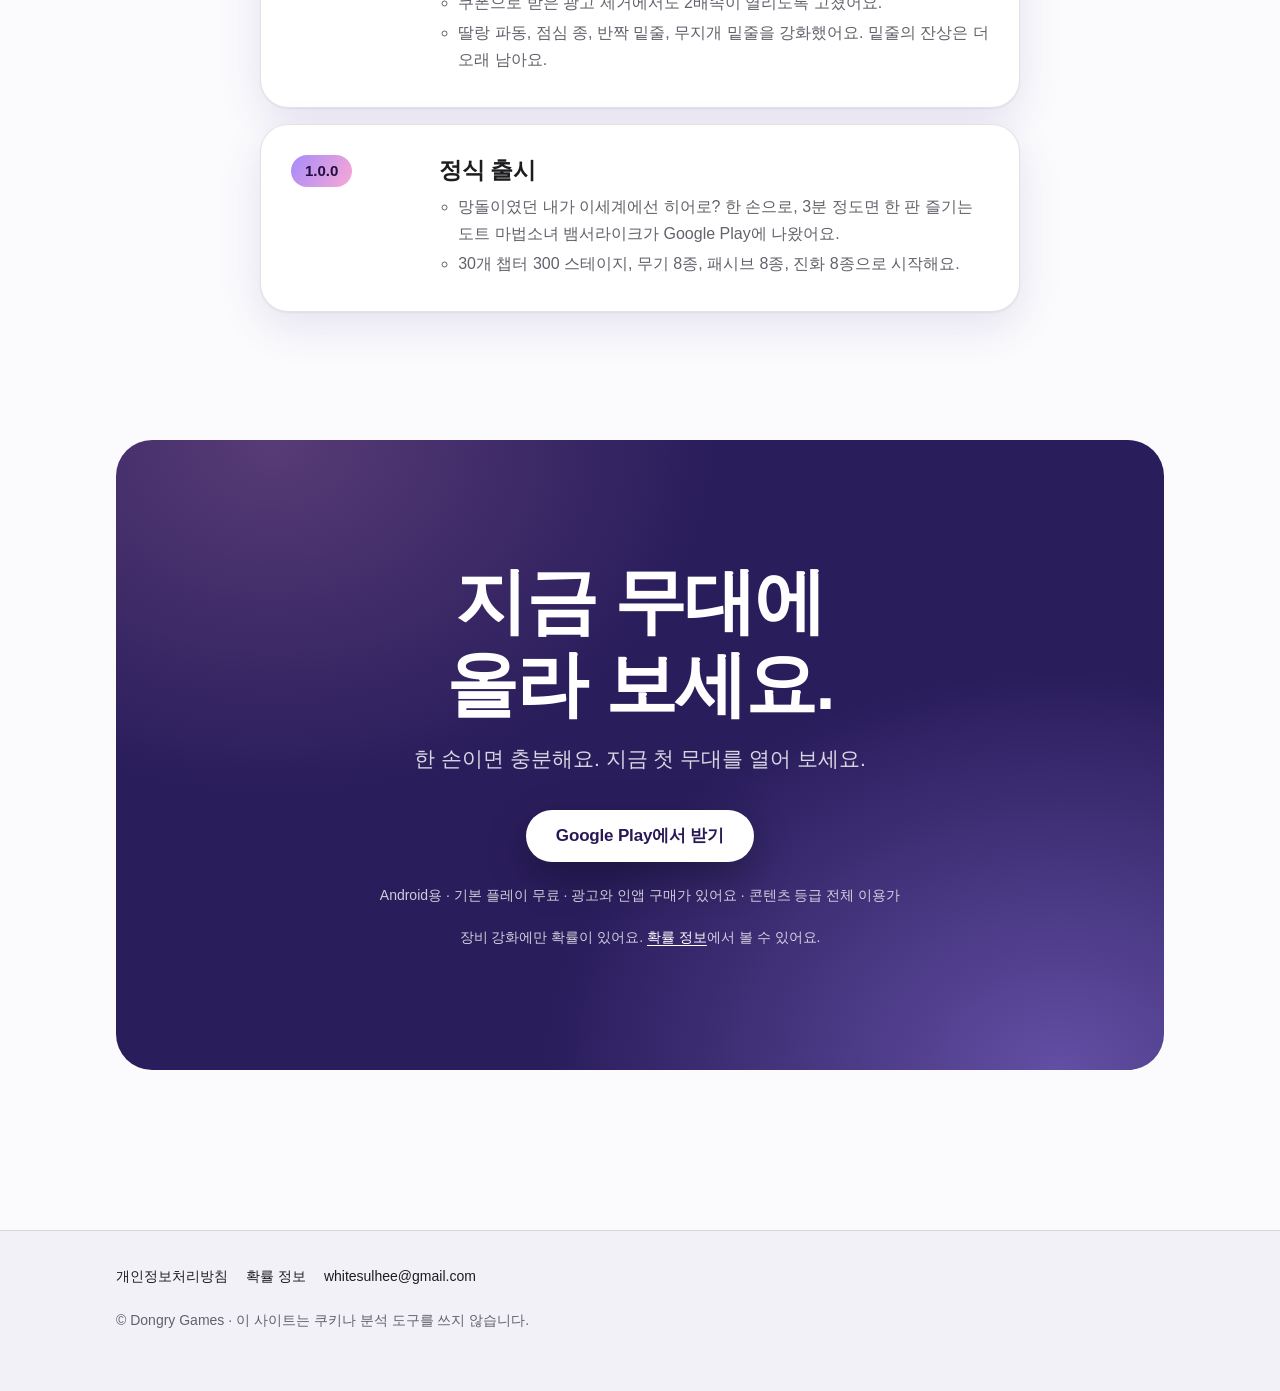
==== commit 3f9b5147: "공지사항: 1.0.5 · 1.0.6 글을 사람 말투로 다시 씀 (대표 11-07 'AI 티 나지 않게') Co-Authored-By: Claude Opus 5.5 <noreply@" ====
--- a/index.html
+++ b/index.html
@@ -336,31 +336,28 @@
         <li class="notice-item reveal" id="notice-1-0-6" data-version="1.0.6" data-date="2026-11-07">
           <div class="notice-meta"><time class="notice-date" hidden></time><span class="notice-ver"><span class="sr-only">버전 </span>1.0.6</span></div>
           <div class="notice-body">
-            <h3>동료 합류 보너스 · 더 쫄깃한 무대</h3>
-            <ul>
-              <li>동료가 합류할 때마다 무대 파워가 오르고, 동료마다 고유 특성이 생겨요.</li>
-              <li>1장 중반부터 피해야 하는 공격이 미리 표시돼요. 빨간 표시를 피하세요!</li>
-              <li>국내 투어 무대 꾸미기가 챕터를 깨면서 조금씩 열려요.</li>
-              <li>아직 못 연 의상을 실루엣으로 미리 볼 수 있고, 옷을 모으면 옷장 칭호를 받아요.</li>
-              <li>로비에서 설희의 별을 맞은 몬스터가 짧게 반응해요.</li>
-              <li>버튼과 탭을 누르기 쉽게 키우고, 폰 뒤로 가기로 닫히는 창을 늘렸어요.</li>
-              <li>아직 합류하지 않은 동료의 퀘스트는 합류한 뒤에 보여요.</li>
-              <li>안내 겹침과 화면 흐름 문제를 여럿 고쳤어요.</li>
+            <h3>동료 합류 보너스, 1장 난이도 조정</h3>
+            <ul>
+              <li>1장이 너무 쉽다는 이야기가 많았어요. 1-4판부터 바닥에 빨간 원이 먼저 깔리고 잠시 뒤 터집니다. 1-8, 1-9판에는 가시 장판도 나와요. 1-1~1-3판은 그대로 뒀습니다.</li>
+              <li>동료가 합류하면 이제 무대 파워가 조금씩 오릅니다. 동료마다 붙는 특성도 하나씩 있어요.</li>
+              <li>국내 투어 꾸미기는 챕터 끝까지 기다리지 않아도 3판, 6판, 10판에서 나눠 열립니다.</li>
+              <li>드레스룸에서 아직 없는 옷도 실루엣으로 볼 수 있게 했어요. 2벌, 4벌, 6벌을 모으면 칭호가 붙습니다.</li>
+              <li>로비에서 설희가 던진 별에 맞은 몬스터가 화난 표시나 땀방울 같은 표정을 지어요. 작은 거지만 보는 맛이 있어서 넣었습니다.</li>
+              <li>그 밖에 버튼을 조금 키웠고, 폰 뒤로 가기로 닫히는 창을 늘렸어요. 아직 합류 전인 동료의 퀘스트는 합류한 뒤에 보입니다.</li>
             </ul>
           </div>
         </li>
         <li class="notice-item reveal" id="notice-1-0-5" data-version="1.0.5" data-date="2026-11-06">
           <div class="notice-meta"><time class="notice-date" hidden></time><span class="notice-ver"><span class="sr-only">버전 </span>1.0.5</span></div>
           <div class="notice-body">
-            <h3>설희 크게 보기 · 새 의상</h3>
-            <ul>
-              <li>로비와 옷장에서 설희를 크게 볼 수 있어요. 두 번 탭하거나 두 손가락으로 벌려 보세요.</li>
-              <li>마법책이 적의 탄도 막아 줘요.</li>
-              <li>레벨업 카드, 보상 화면, 배속 버튼을 새로 꾸몄어요.</li>
-              <li>루루 · 주희 · 햇살 · 아리 · 세라의 교복이 추가됐어요. 동료가 합류하면 드레스룸에서 입을 수 있어요.</li>
-              <li>유료 의상 판매를 시작해요. 설희 드레스 4벌과 햇살 샹들리에 드레스, 각 1,100원이에요.</li>
-              <li>세트 의상은 해당 챕터를 깨면 열려요. 먼저 열려 있던 옷도 그 챕터를 깨면 다시 열려요.</li>
-              <li>설정에서 개인정보처리방침과 스토어 평가를 열 수 있어요.</li>
+            <h3>설희 크게 보기, 새 옷</h3>
+            <ul>
+              <li>로비나 드레스룸에서 설희를 두 번 탭하면 크게 보여요. 두 손가락으로 벌려도 됩니다.</li>
+              <li>마법책이 이제 적이 쏜 탄도 막아 줍니다.</li>
+              <li>루루, 주희, 햇살, 아리, 세라 교복이 생겼어요. 합류한 동료라면 드레스룸에서 바로 입힐 수 있습니다.</li>
+              <li>유료 의상 판매를 시작했어요. 설희 드레스 4벌과 햇살의 샹들리에 드레스, 한 벌에 1,100원입니다.</li>
+              <li>세트 의상은 이제 그 챕터를 깨야 열립니다. 전에 미리 열려 있던 옷이 잠겼다면 챕터를 깨면 다시 열려요.</li>
+              <li>레벨업 카드, 보상 화면, 배속 버튼 모양을 다듬었고 설정에 개인정보처리방침과 스토어 평가 링크를 넣었습니다.</li>
             </ul>
           </div>
         </li>
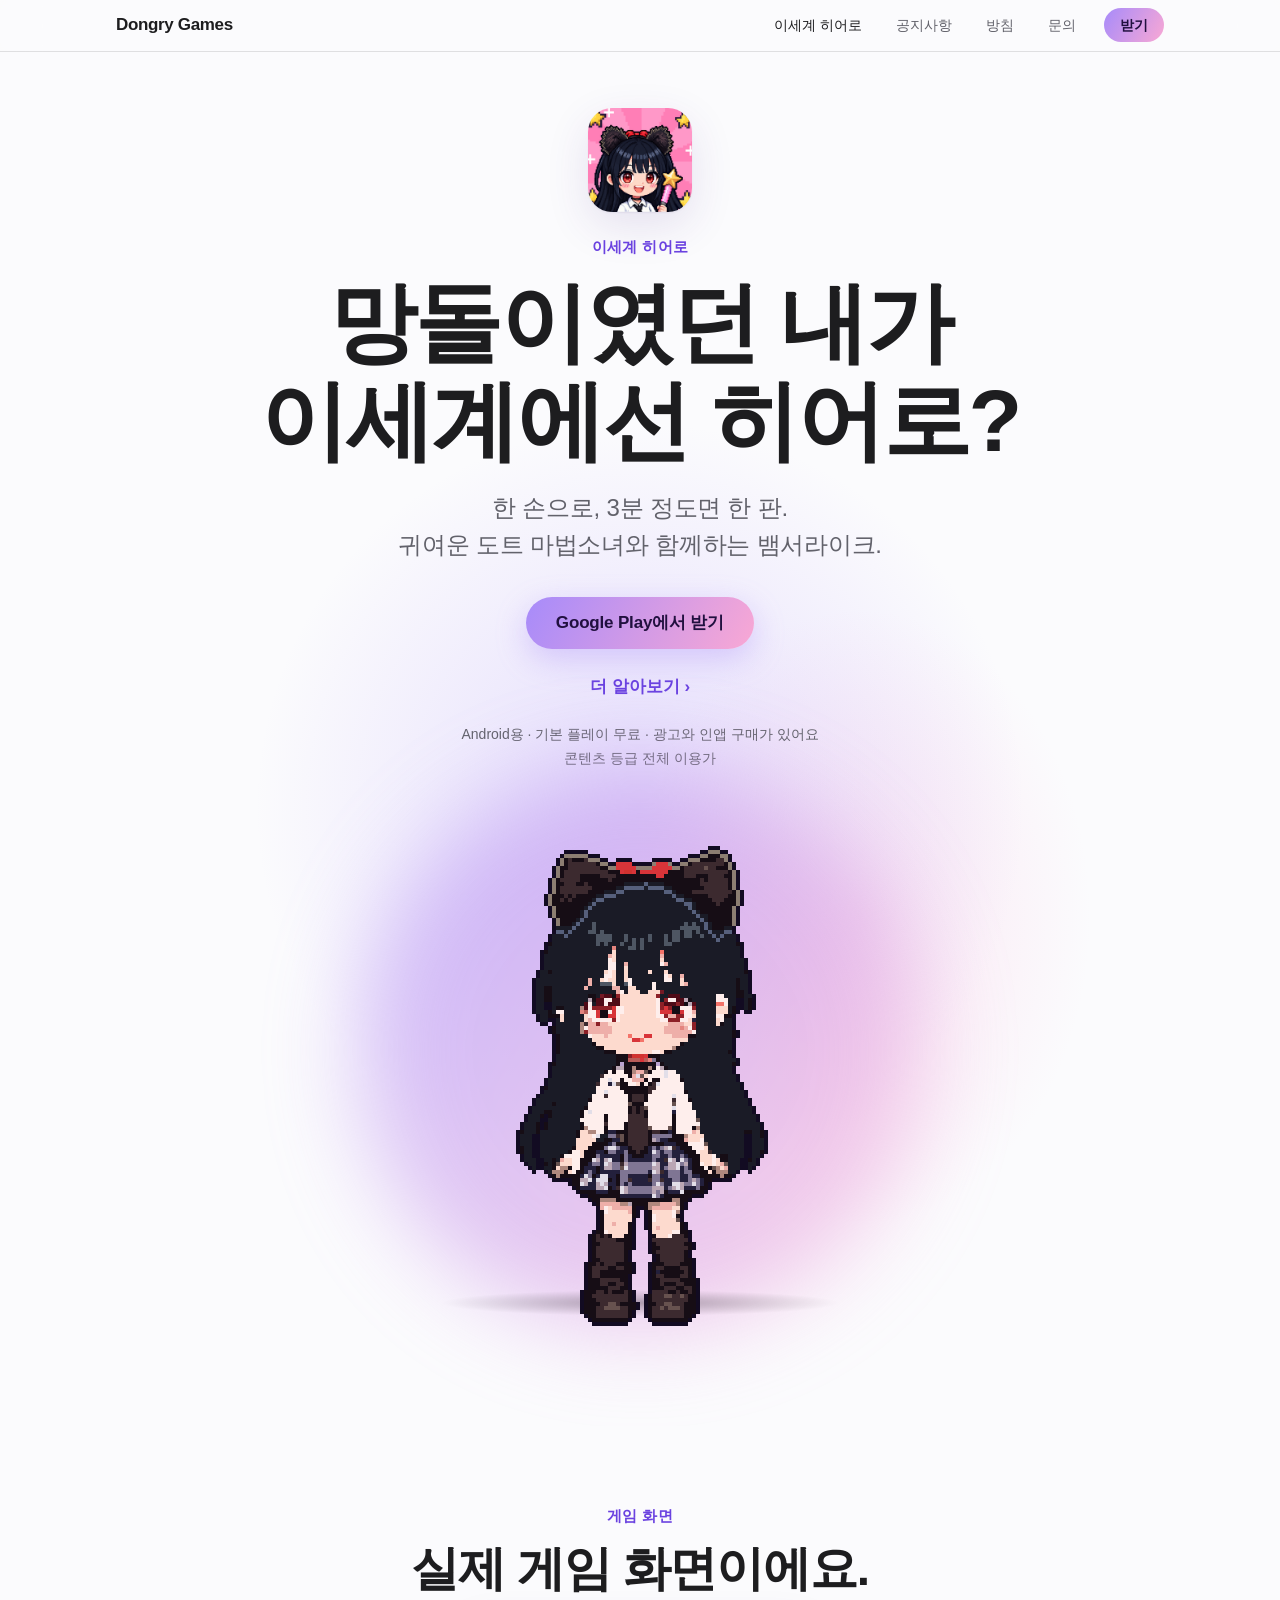
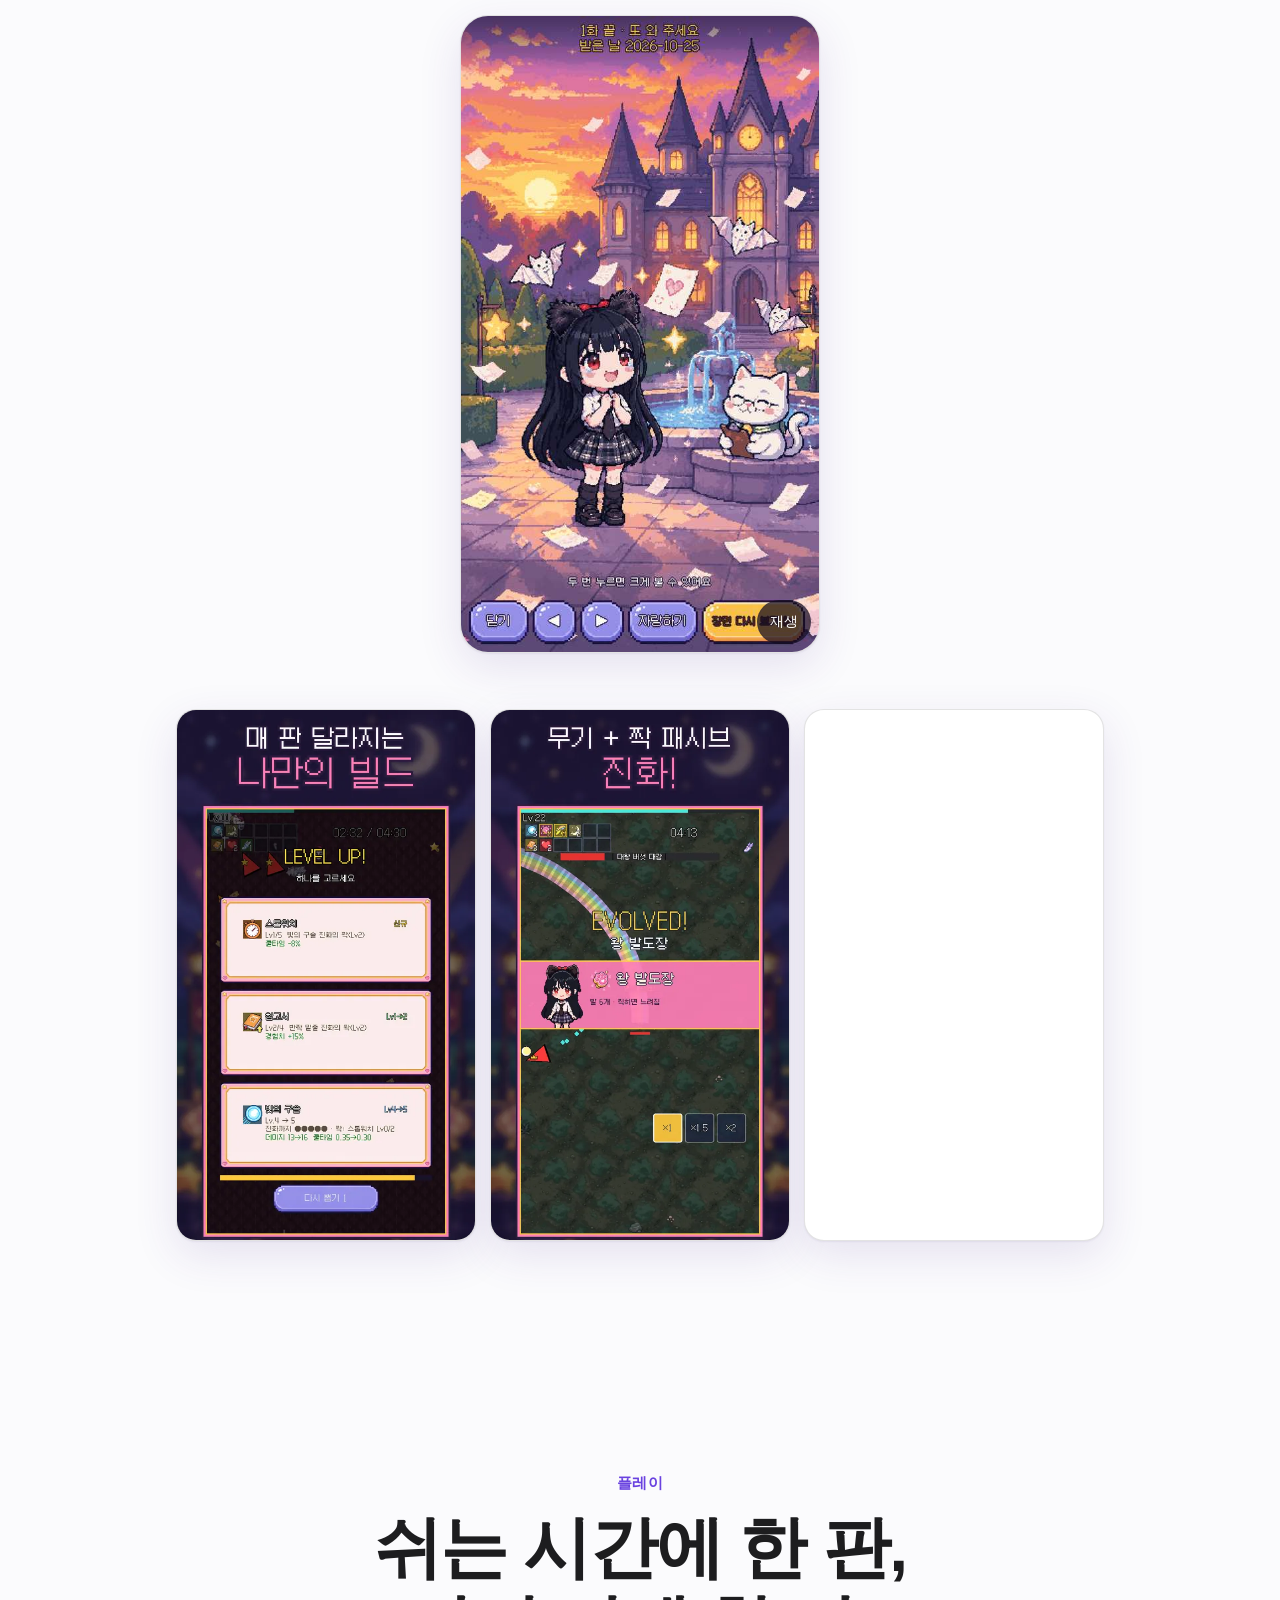
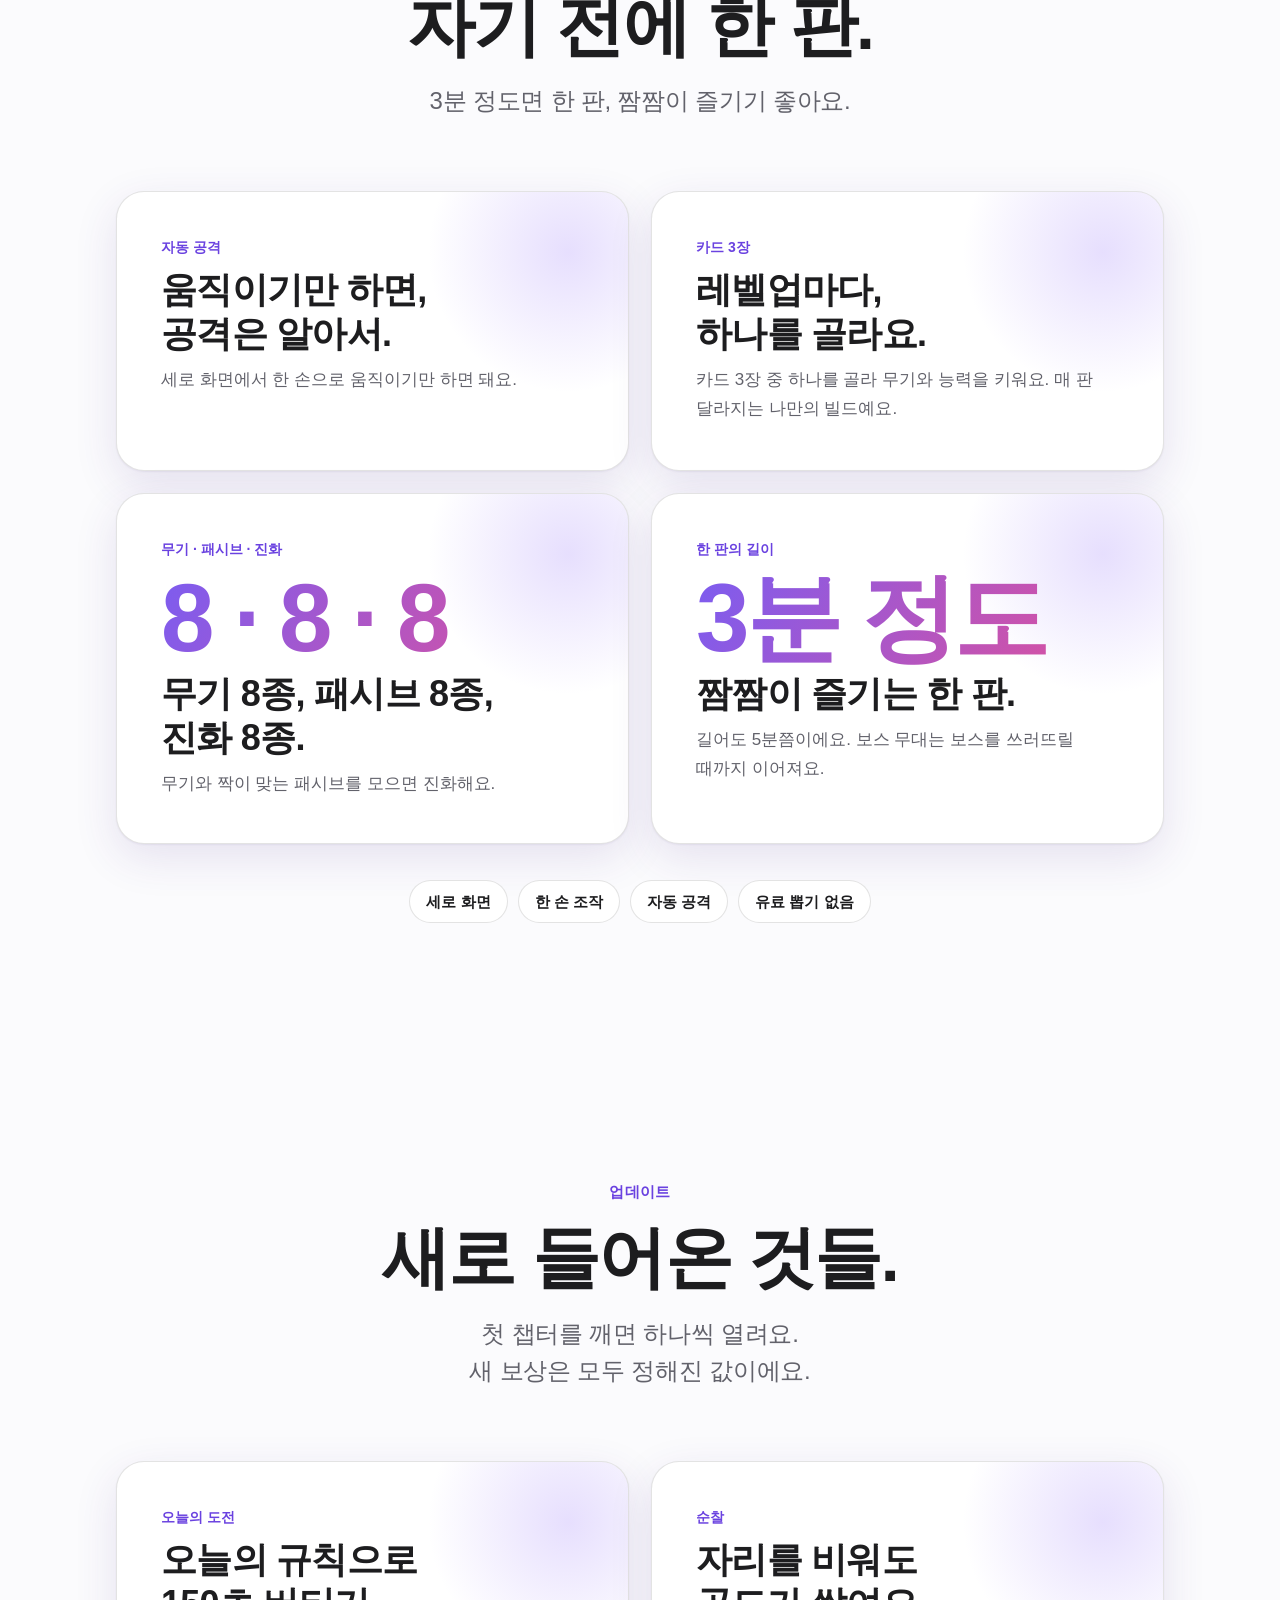
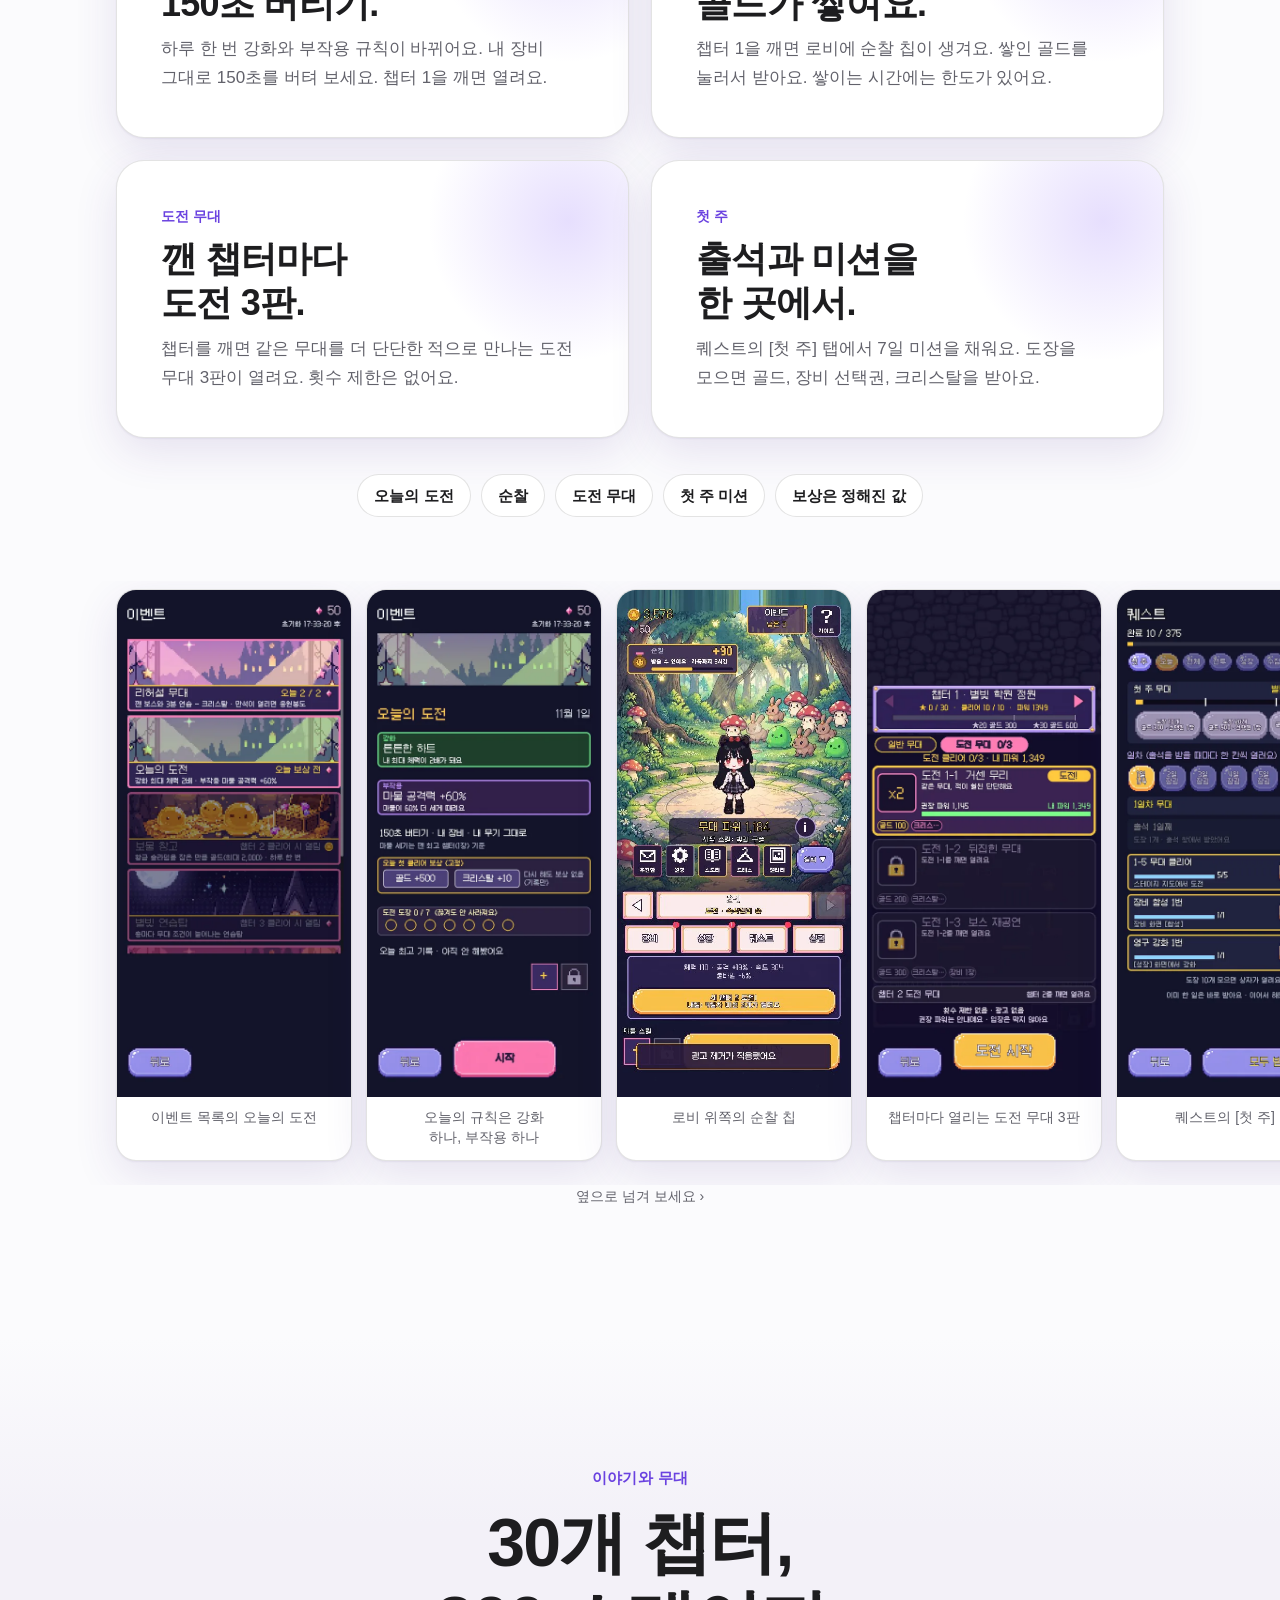
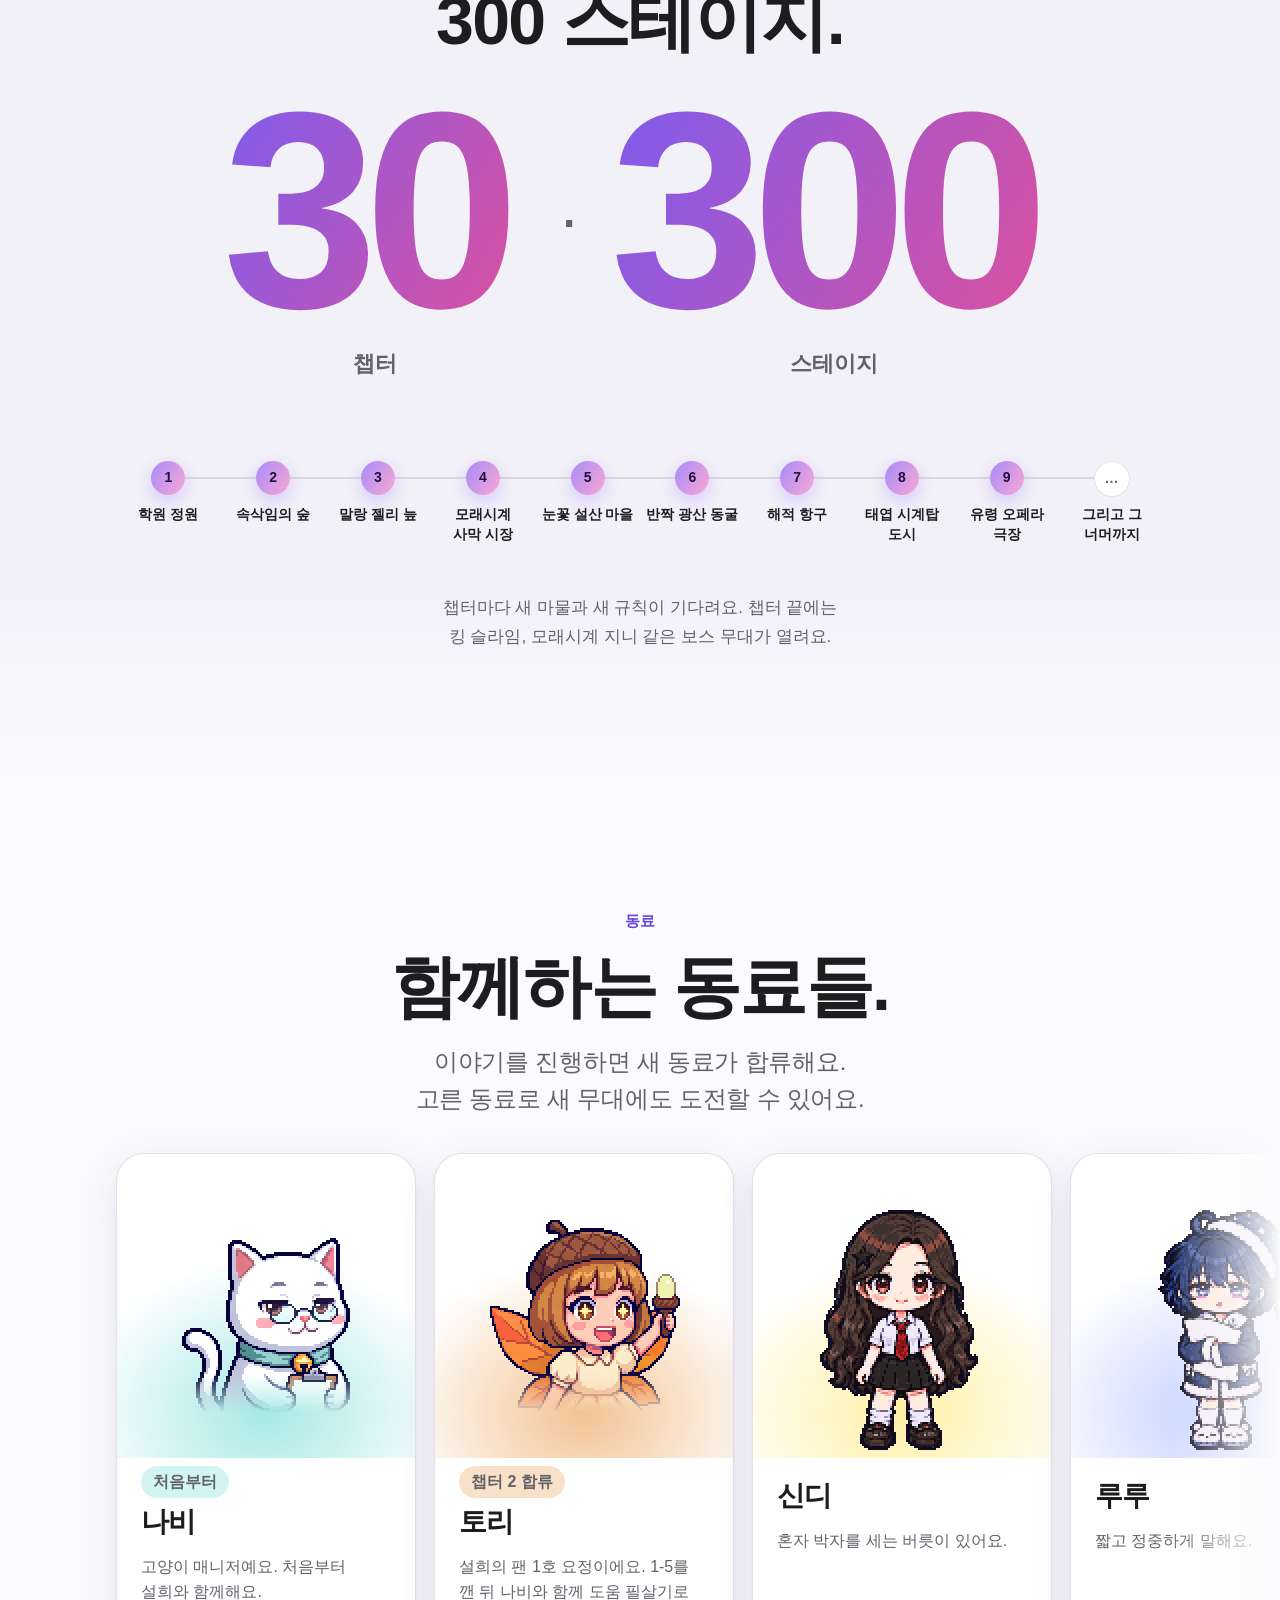
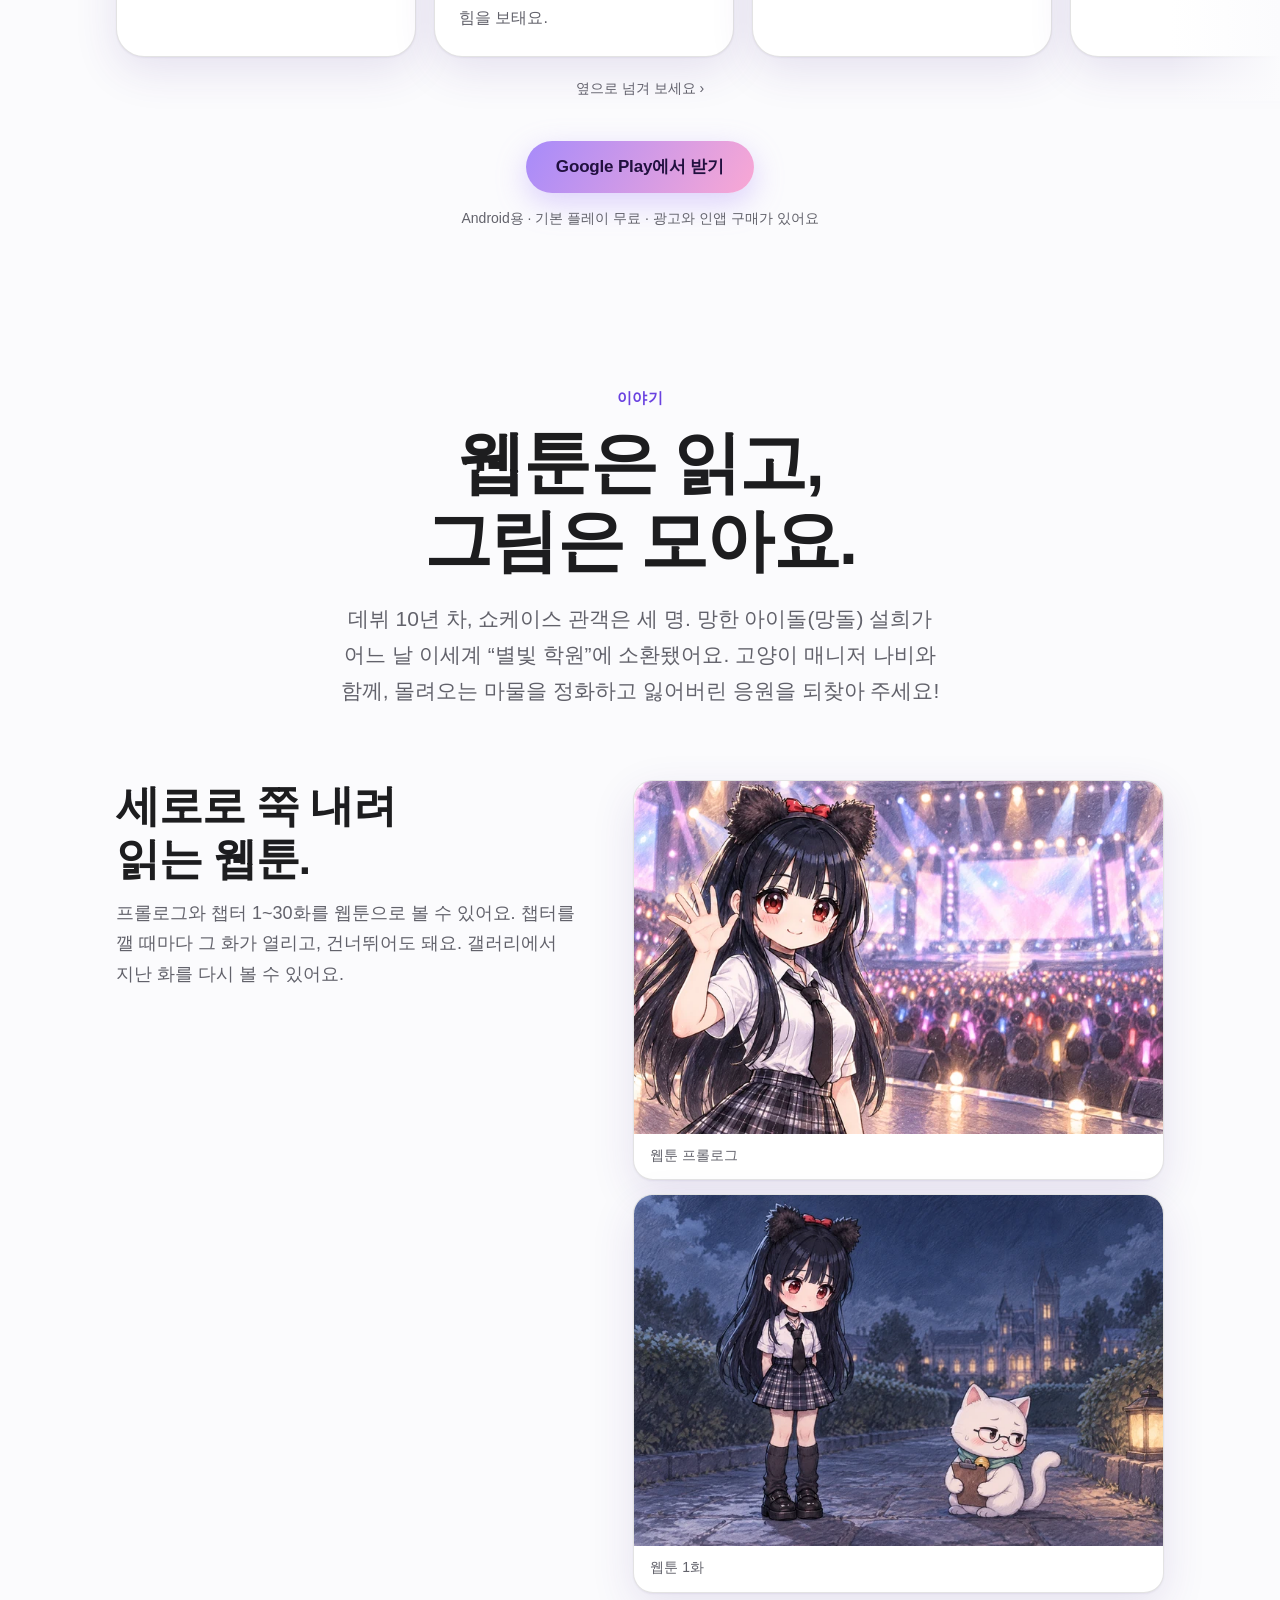
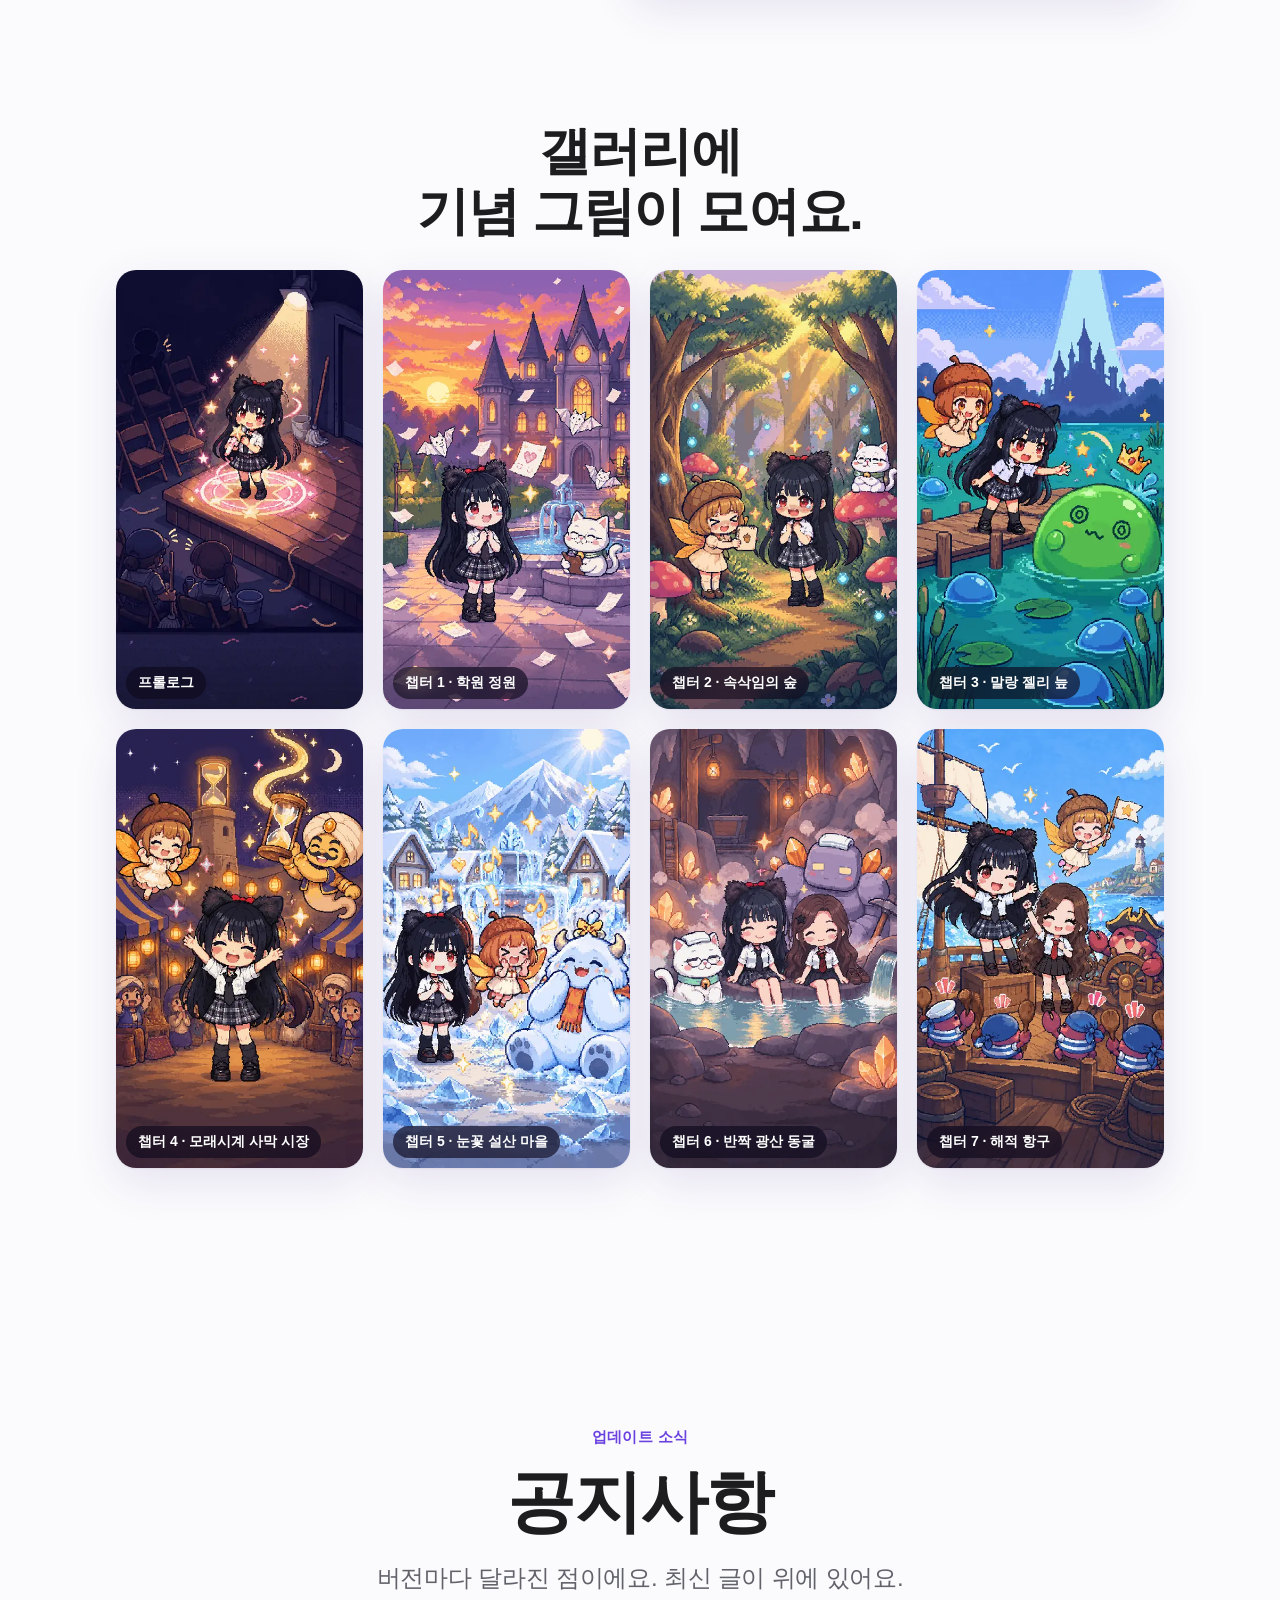
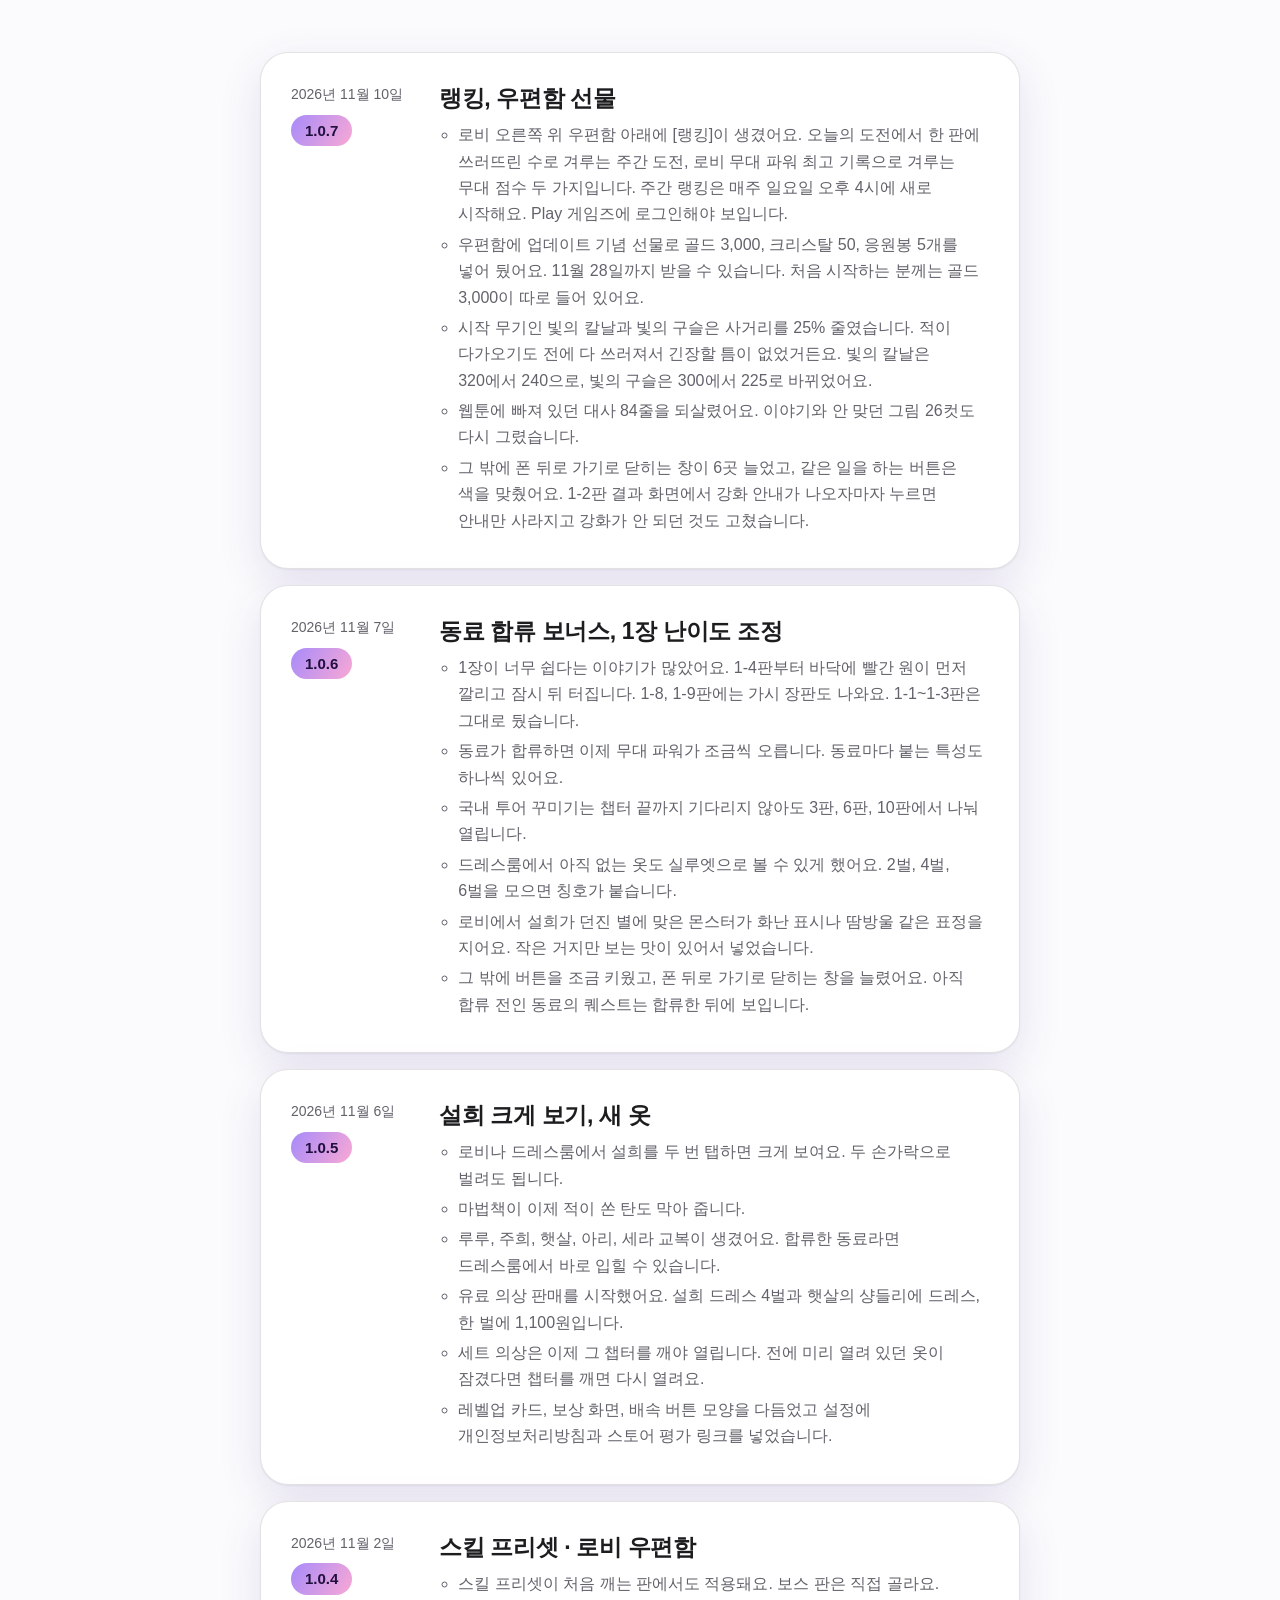
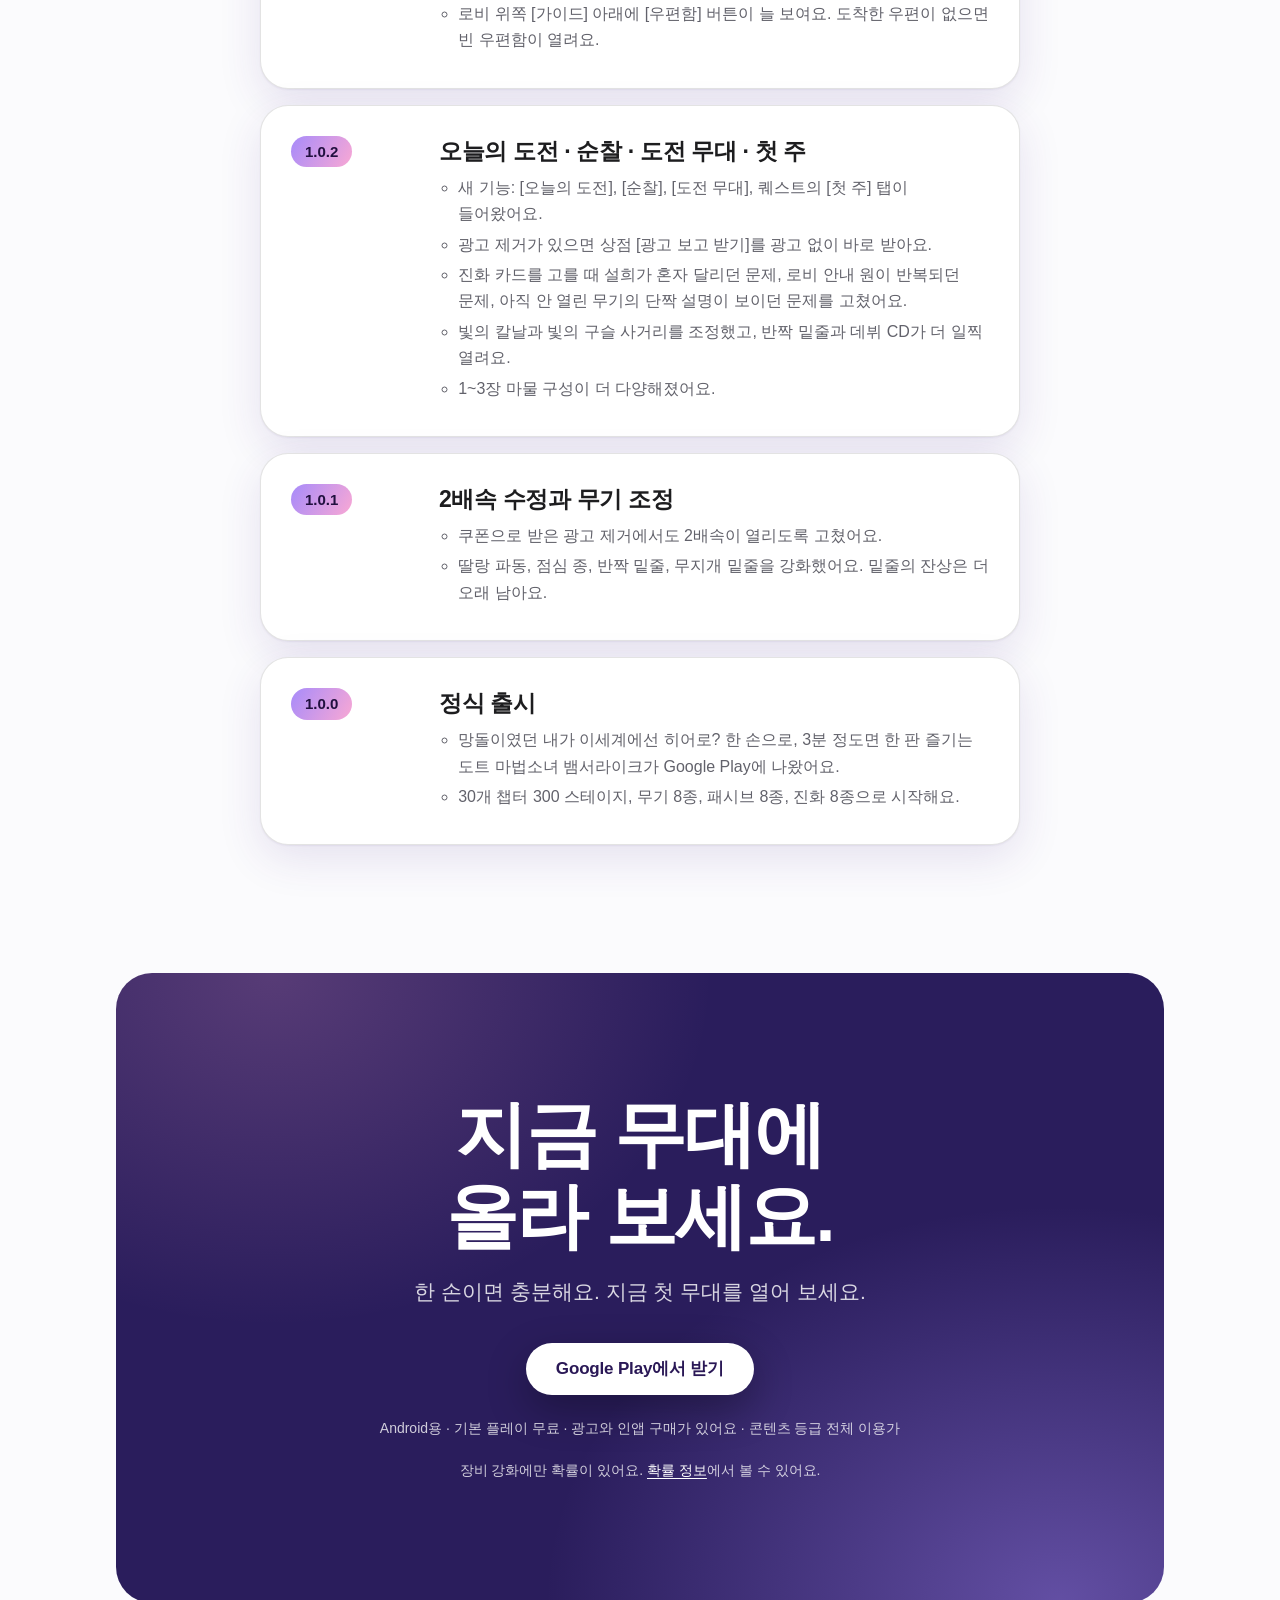
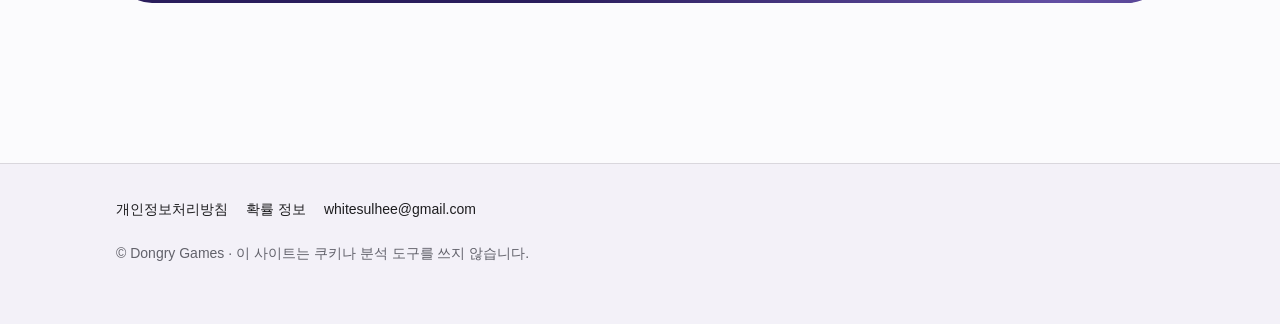
==== commit 6874feba: "공지사항: 1.0.7 업데이트 소식 추가 (11-10 출시)" ====
--- a/index.html
+++ b/index.html
@@ -333,6 +333,19 @@
         <p class="lead">버전마다 달라진 점이에요. 최신 글이 위에 있어요.</p>
       </div>
       <ol class="notice-list" aria-label="공지사항 목록, 최신 글이 위">
+        <li class="notice-item reveal" id="notice-1-0-7" data-version="1.0.7" data-date="2026-11-10">
+          <div class="notice-meta"><time class="notice-date" hidden></time><span class="notice-ver"><span class="sr-only">버전 </span>1.0.7</span></div>
+          <div class="notice-body">
+            <h3>랭킹, 우편함 선물</h3>
+            <ul>
+              <li>로비 오른쪽 위 우편함 아래에 [랭킹]이 생겼어요. 오늘의 도전에서 한 판에 쓰러뜨린 수로 겨루는 주간 도전, 로비 무대 파워 최고 기록으로 겨루는 무대 점수 두 가지입니다. 주간 랭킹은 매주 일요일 오후 4시에 새로 시작해요. Play 게임즈에 로그인해야 보입니다.</li>
+              <li>우편함에 업데이트 기념 선물로 골드 3,000, 크리스탈 50, 응원봉 5개를 넣어 뒀어요. 11월 28일까지 받을 수 있습니다. 처음 시작하는 분께는 골드 3,000이 따로 들어 있어요.</li>
+              <li>시작 무기인 빛의 칼날과 빛의 구슬은 사거리를 25% 줄였습니다. 적이 다가오기도 전에 다 쓰러져서 긴장할 틈이 없었거든요. 빛의 칼날은 320에서 240으로, 빛의 구슬은 300에서 225로 바뀌었어요.</li>
+              <li>웹툰에 빠져 있던 대사 84줄을 되살렸어요. 이야기와 안 맞던 그림 26컷도 다시 그렸습니다.</li>
+              <li>그 밖에 폰 뒤로 가기로 닫히는 창이 6곳 늘었고, 같은 일을 하는 버튼은 색을 맞췄어요. 1-2판 결과 화면에서 강화 안내가 나오자마자 누르면 안내만 사라지고 강화가 안 되던 것도 고쳤습니다.</li>
+            </ul>
+          </div>
+        </li>
         <li class="notice-item reveal" id="notice-1-0-6" data-version="1.0.6" data-date="2026-11-07">
           <div class="notice-meta"><time class="notice-date" hidden></time><span class="notice-ver"><span class="sr-only">버전 </span>1.0.6</span></div>
           <div class="notice-body">
